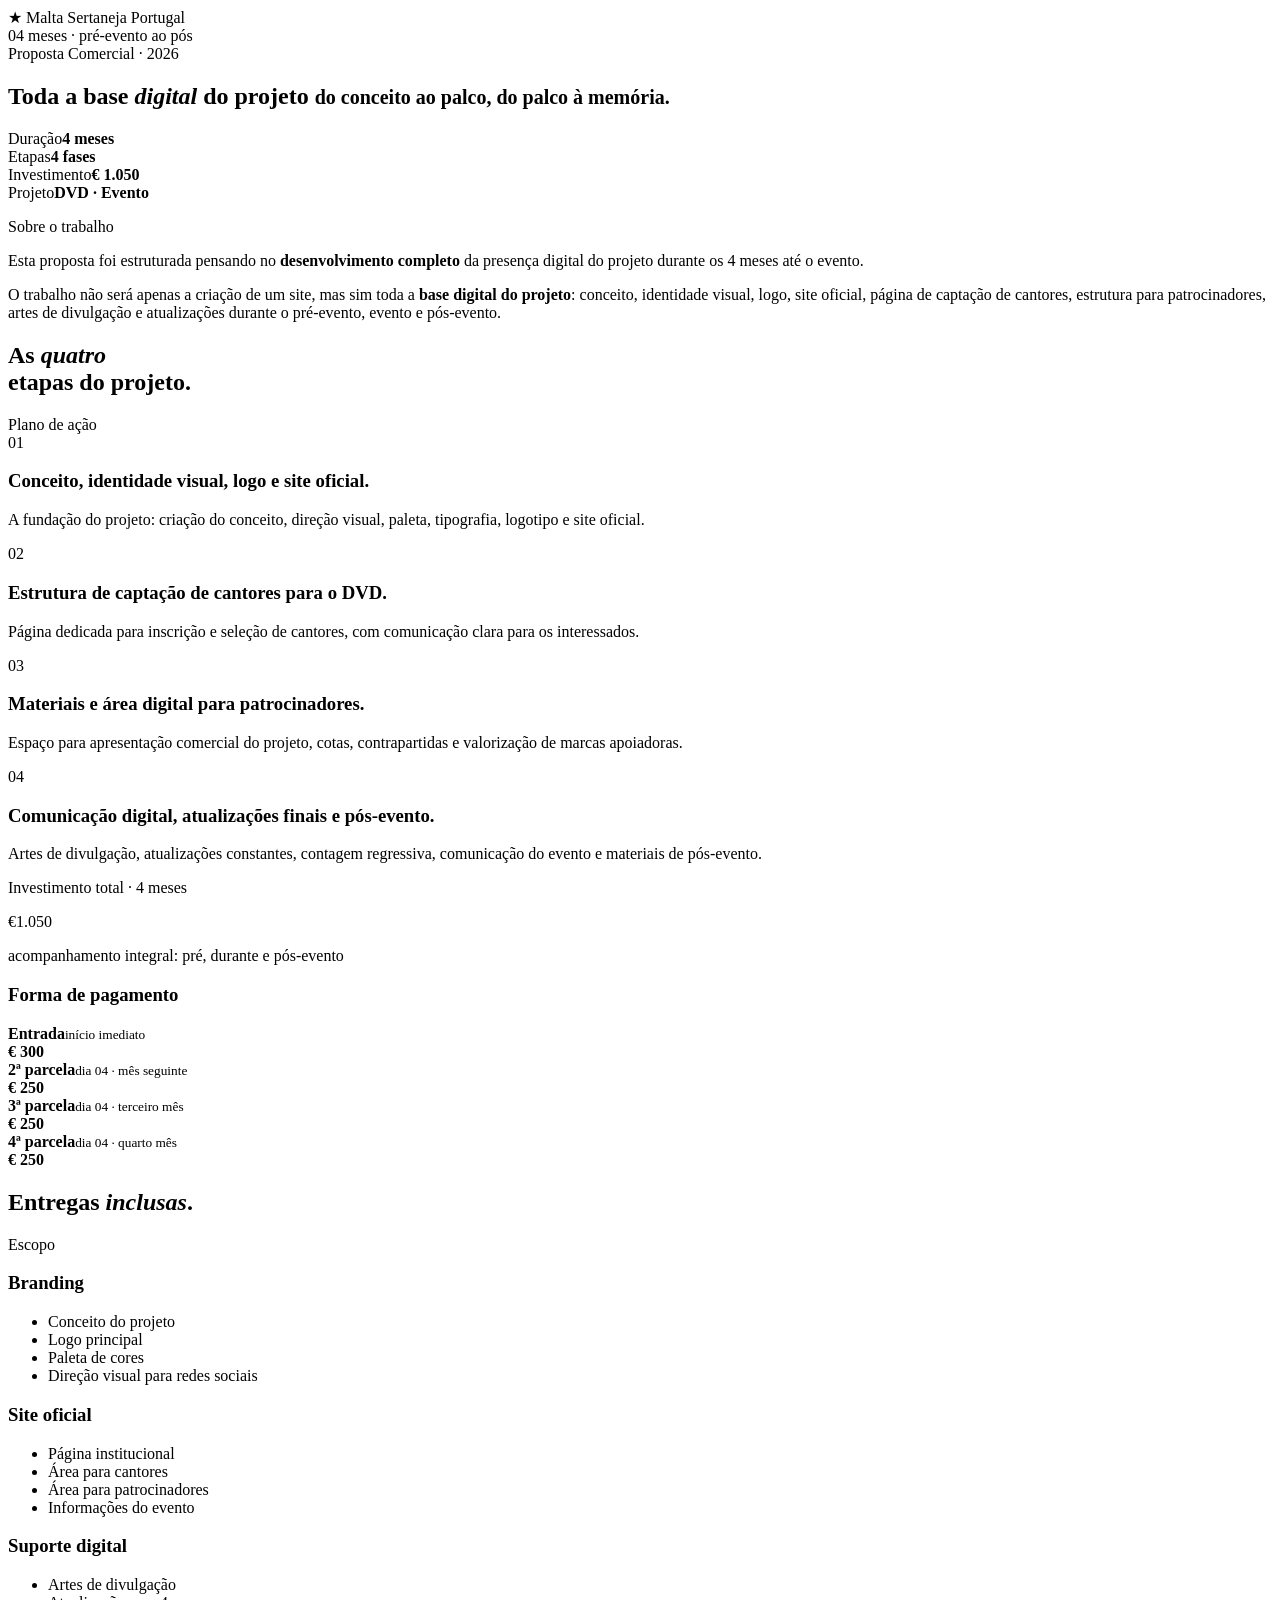
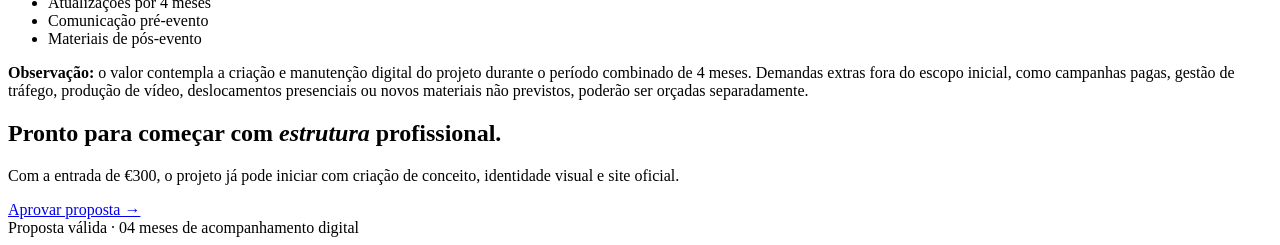
==== index.html @ 4141cf18 "Add proposal landing page" ====
<!DOCTYPE html>
<html lang="pt-BR">
<head>
  <meta charset="UTF-8" />
  <meta name="viewport" content="width=device-width, initial-scale=1.0" />
  <title>Malta Sertaneja Portugal | Proposta Comercial</title>
  <meta name="description" content="Proposta comercial para criação da presença digital do projeto Malta Sertaneja Portugal durante 4 meses." />
  <link rel="preconnect" href="https://fonts.googleapis.com">
  <link rel="preconnect" href="https://fonts.gstatic.com" crossorigin>
  <link href="https://fonts.googleapis.com/css2?family=Fraunces:ital,wght@0,300;0,500;0,700;1,400&family=Inter:wght@400;500;700;800&display=swap" rel="stylesheet">
  <link rel="stylesheet" href="style.css" />
</head>
<body>
  <nav class="nav">
    <div class="brand">★ Malta Sertaneja Portugal</div>
    <div class="nav-note">04 meses · pré-evento ao pós</div>
  </nav>

  <main>
    <section class="hero">
      <div class="container">
        <div class="tag">Proposta Comercial · 2026</div>
        <h1>Toda a base <em>digital</em> do projeto <small>do conceito ao palco, do palco à memória.</small></h1>
        <div class="hero-grid">
          <div><span>Duração</span><strong>4 meses</strong></div>
          <div><span>Etapas</span><strong>4 fases</strong></div>
          <div><span>Investimento</span><strong>€ 1.050</strong></div>
          <div><span>Projeto</span><strong>DVD · Evento</strong></div>
        </div>
      </div>
    </section>

    <section class="intro light">
      <div class="container two">
        <p class="kicker">Sobre o trabalho</p>
        <div class="big-text">
          <p>Esta proposta foi estruturada pensando no <strong>desenvolvimento completo</strong> da presença digital do projeto durante os 4 meses até o evento.</p>
          <p>O trabalho não será apenas a criação de um site, mas sim toda a <strong>base digital do projeto</strong>: conceito, identidade visual, logo, site oficial, página de captação de cantores, estrutura para patrocinadores, artes de divulgação e atualizações durante o pré-evento, evento e pós-evento.</p>
        </div>
      </div>
    </section>

    <section class="phases dark">
      <div class="container">
        <div class="section-title">
          <h2>As <em>quatro</em><br>etapas do projeto.</h2>
          <span>Plano de ação</span>
        </div>

        <article class="phase">
          <div class="number">01</div>
          <h3>Conceito, identidade visual, logo e site oficial.</h3>
          <p>A fundação do projeto: criação do conceito, direção visual, paleta, tipografia, logotipo e site oficial.</p>
        </article>

        <article class="phase">
          <div class="number">02</div>
          <h3>Estrutura de captação de cantores para o DVD.</h3>
          <p>Página dedicada para inscrição e seleção de cantores, com comunicação clara para os interessados.</p>
        </article>

        <article class="phase">
          <div class="number">03</div>
          <h3>Materiais e área digital para patrocinadores.</h3>
          <p>Espaço para apresentação comercial do projeto, cotas, contrapartidas e valorização de marcas apoiadoras.</p>
        </article>

        <article class="phase">
          <div class="number">04</div>
          <h3>Comunicação digital, atualizações finais e pós-evento.</h3>
          <p>Artes de divulgação, atualizações constantes, contagem regressiva, comunicação do evento e materiais de pós-evento.</p>
        </article>
      </div>
    </section>

    <section class="investment">
      <div class="container invest-grid">
        <div>
          <p class="kicker gold">Investimento total · 4 meses</p>
          <div class="price"><span>€</span>1.050</div>
          <p class="period">acompanhamento integral: pré, durante e pós-evento</p>
        </div>
        <div class="payment">
          <h3>Forma de pagamento</h3>
          <div class="row"><div><strong>Entrada</strong><small>início imediato</small></div><b>€ 300</b></div>
          <div class="row"><div><strong>2ª parcela</strong><small>dia 04 · mês seguinte</small></div><b>€ 250</b></div>
          <div class="row"><div><strong>3ª parcela</strong><small>dia 04 · terceiro mês</small></div><b>€ 250</b></div>
          <div class="row"><div><strong>4ª parcela</strong><small>dia 04 · quarto mês</small></div><b>€ 250</b></div>
        </div>
      </div>
    </section>

    <section class="scope light">
      <div class="container">
        <div class="section-title dark-title">
          <h2>Entregas <em>inclusas</em>.</h2>
          <span>Escopo</span>
        </div>
        <div class="cards">
          <div class="card"><h3>Branding</h3><ul><li>Conceito do projeto</li><li>Logo principal</li><li>Paleta de cores</li><li>Direção visual para redes sociais</li></ul></div>
          <div class="card"><h3>Site oficial</h3><ul><li>Página institucional</li><li>Área para cantores</li><li>Área para patrocinadores</li><li>Informações do evento</li></ul></div>
          <div class="card"><h3>Suporte digital</h3><ul><li>Artes de divulgação</li><li>Atualizações por 4 meses</li><li>Comunicação pré-evento</li><li>Materiais de pós-evento</li></ul></div>
        </div>
        <div class="note"><strong>Observação:</strong> o valor contempla a criação e manutenção digital do projeto durante o período combinado de 4 meses. Demandas extras fora do escopo inicial, como campanhas pagas, gestão de tráfego, produção de vídeo, deslocamentos presenciais ou novos materiais não previstos, poderão ser orçadas separadamente.</div>
      </div>
    </section>

    <section class="cta dark">
      <div class="container center">
        <h2>Pronto para começar com <em>estrutura</em> profissional.</h2>
        <p>Com a entrada de €300, o projeto já pode iniciar com criação de conceito, identidade visual e site oficial.</p>
        <a class="button" href="https://wa.me/351000000000?text=Ola%2C%20quero%20aprovar%20a%20proposta%20Malta%20Sertaneja%20Portugal." target="_blank" rel="noopener">Aprovar proposta →</a>
      </div>
    </section>
  </main>

  <footer>Proposta válida · 04 meses de acompanhamento digital</footer>
</body>
</html>
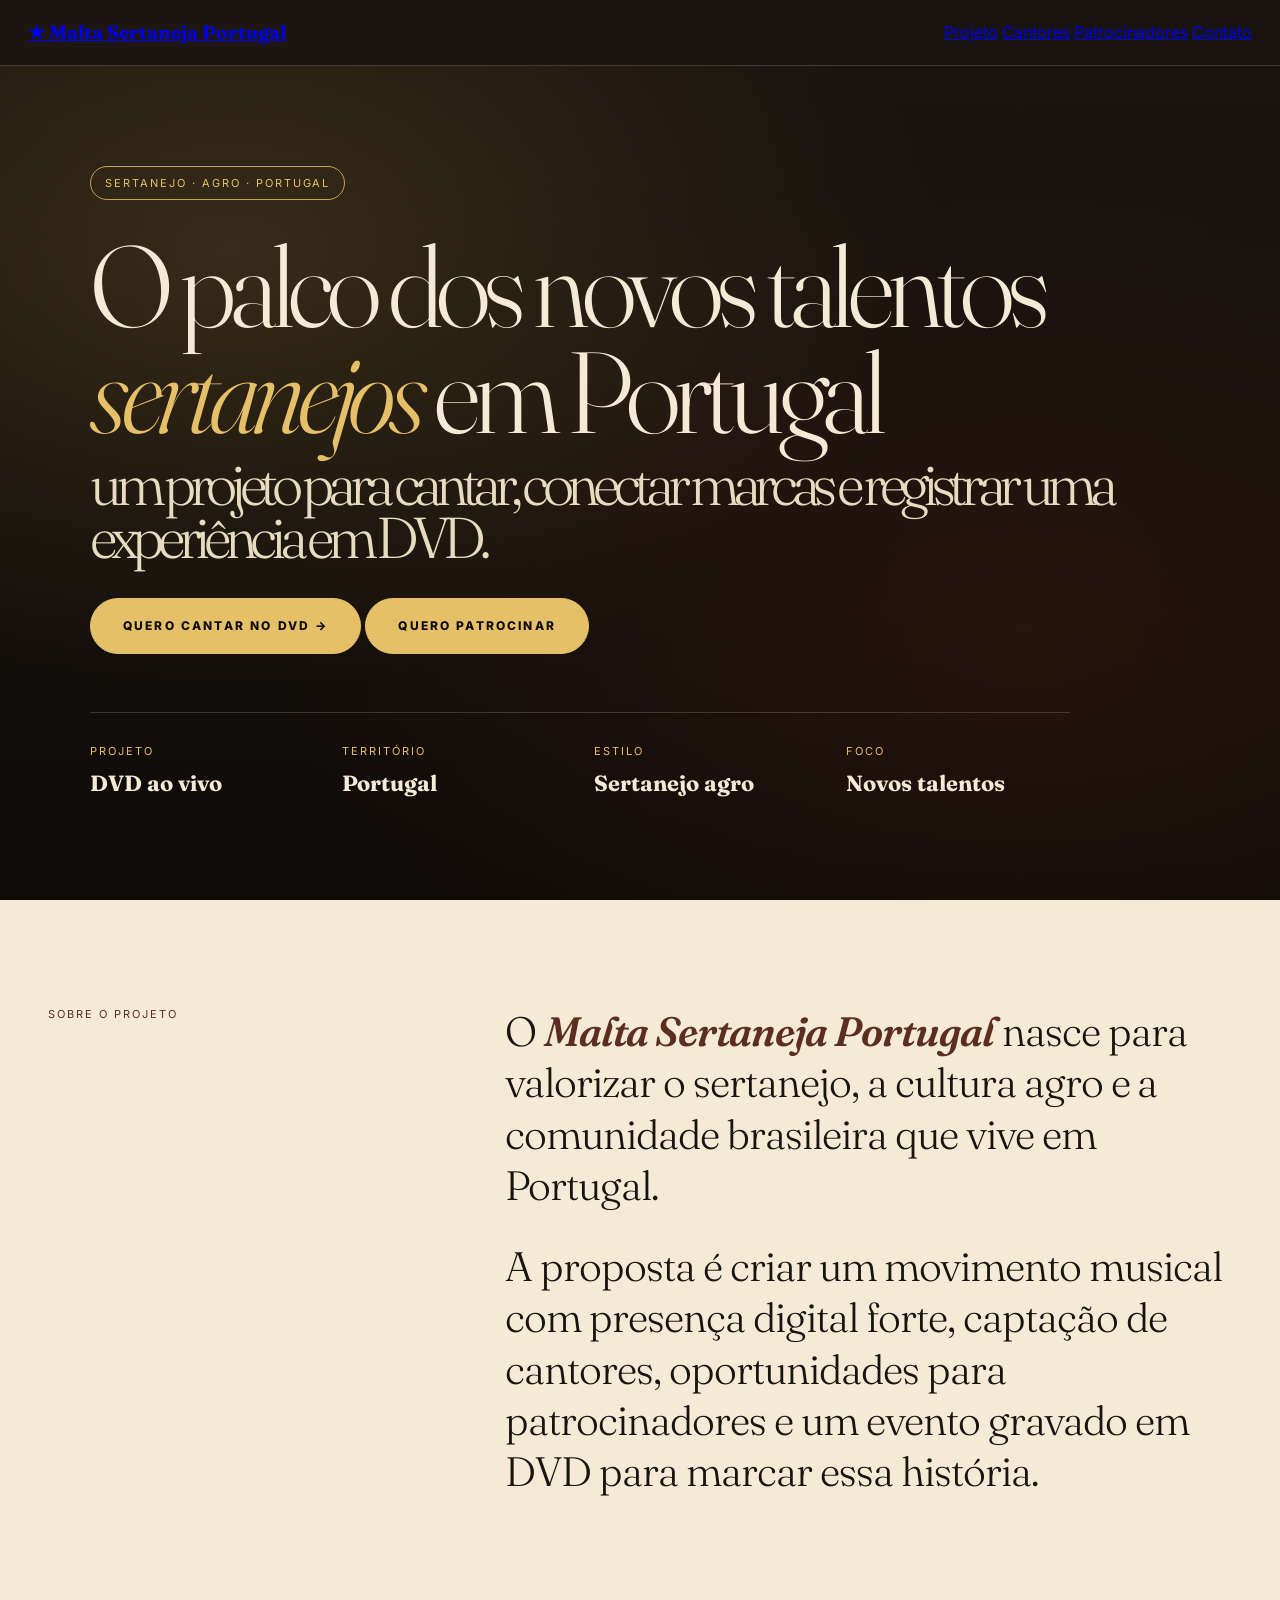
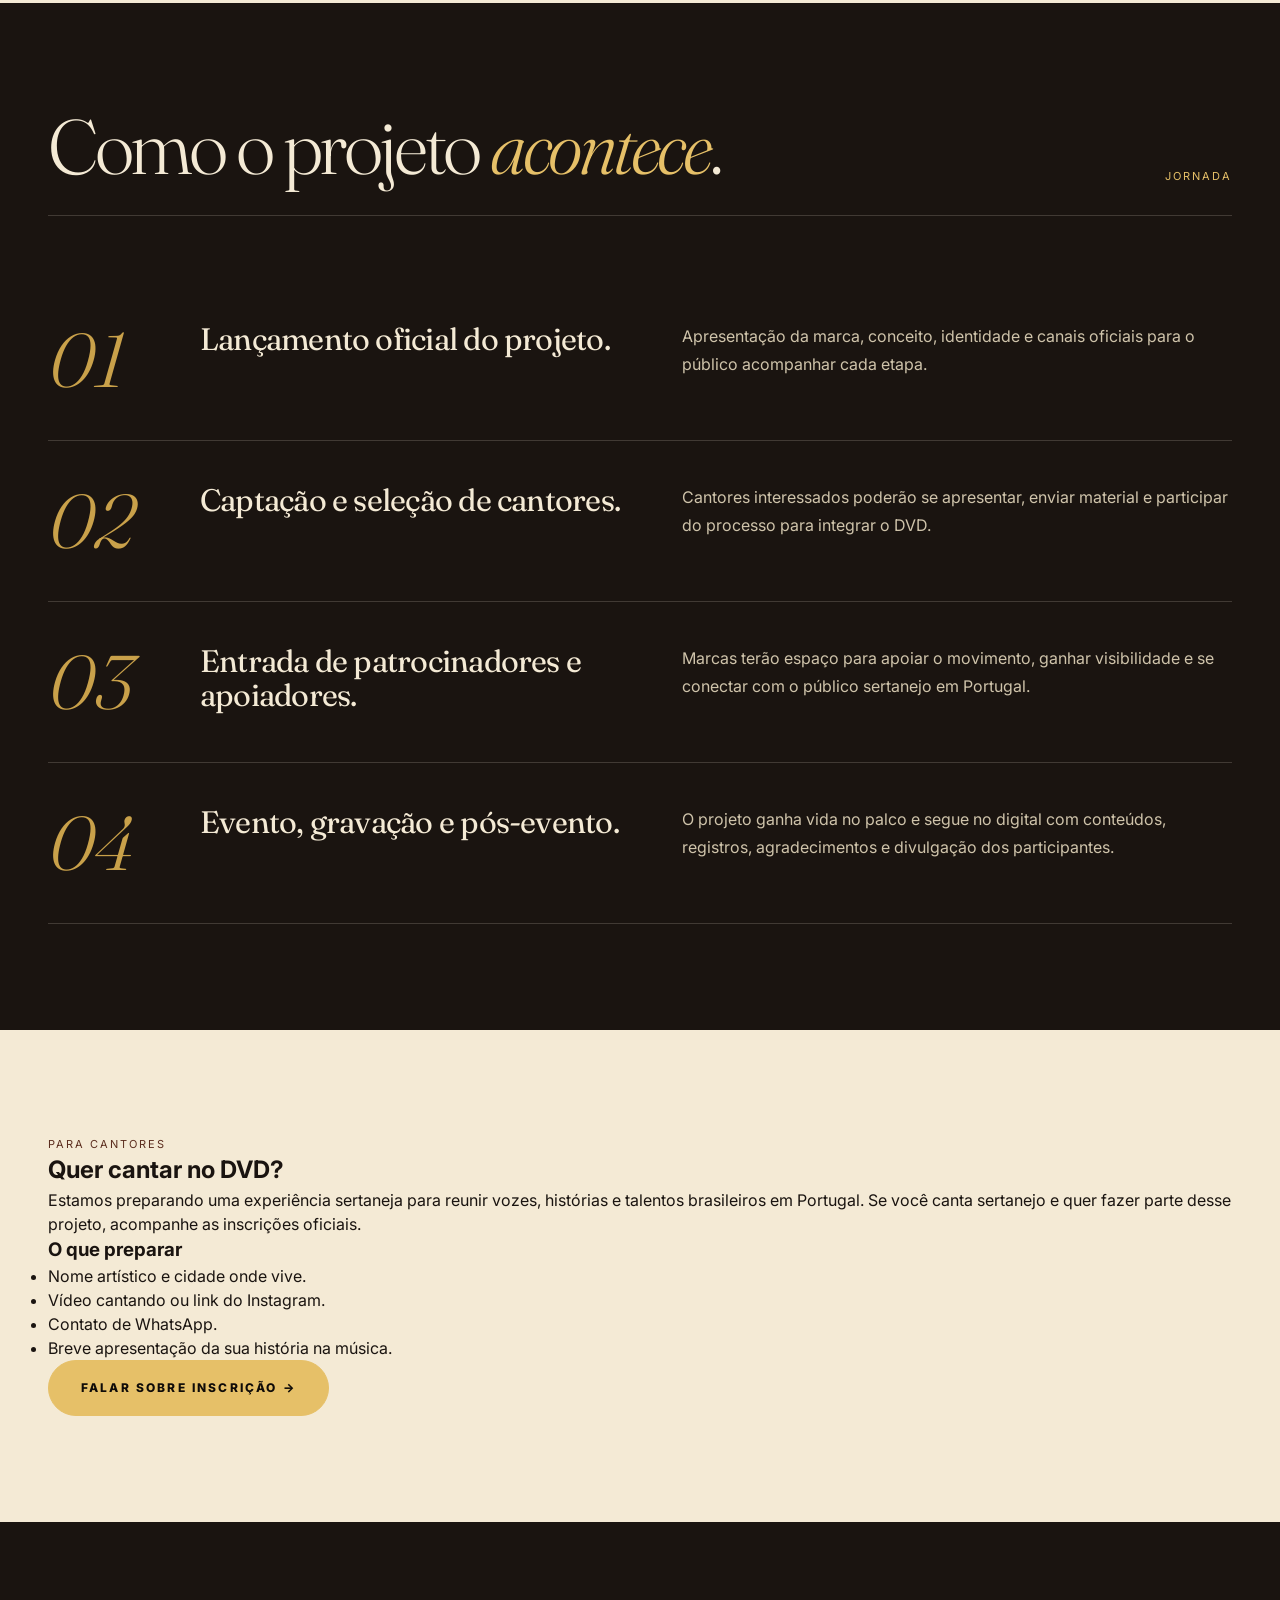
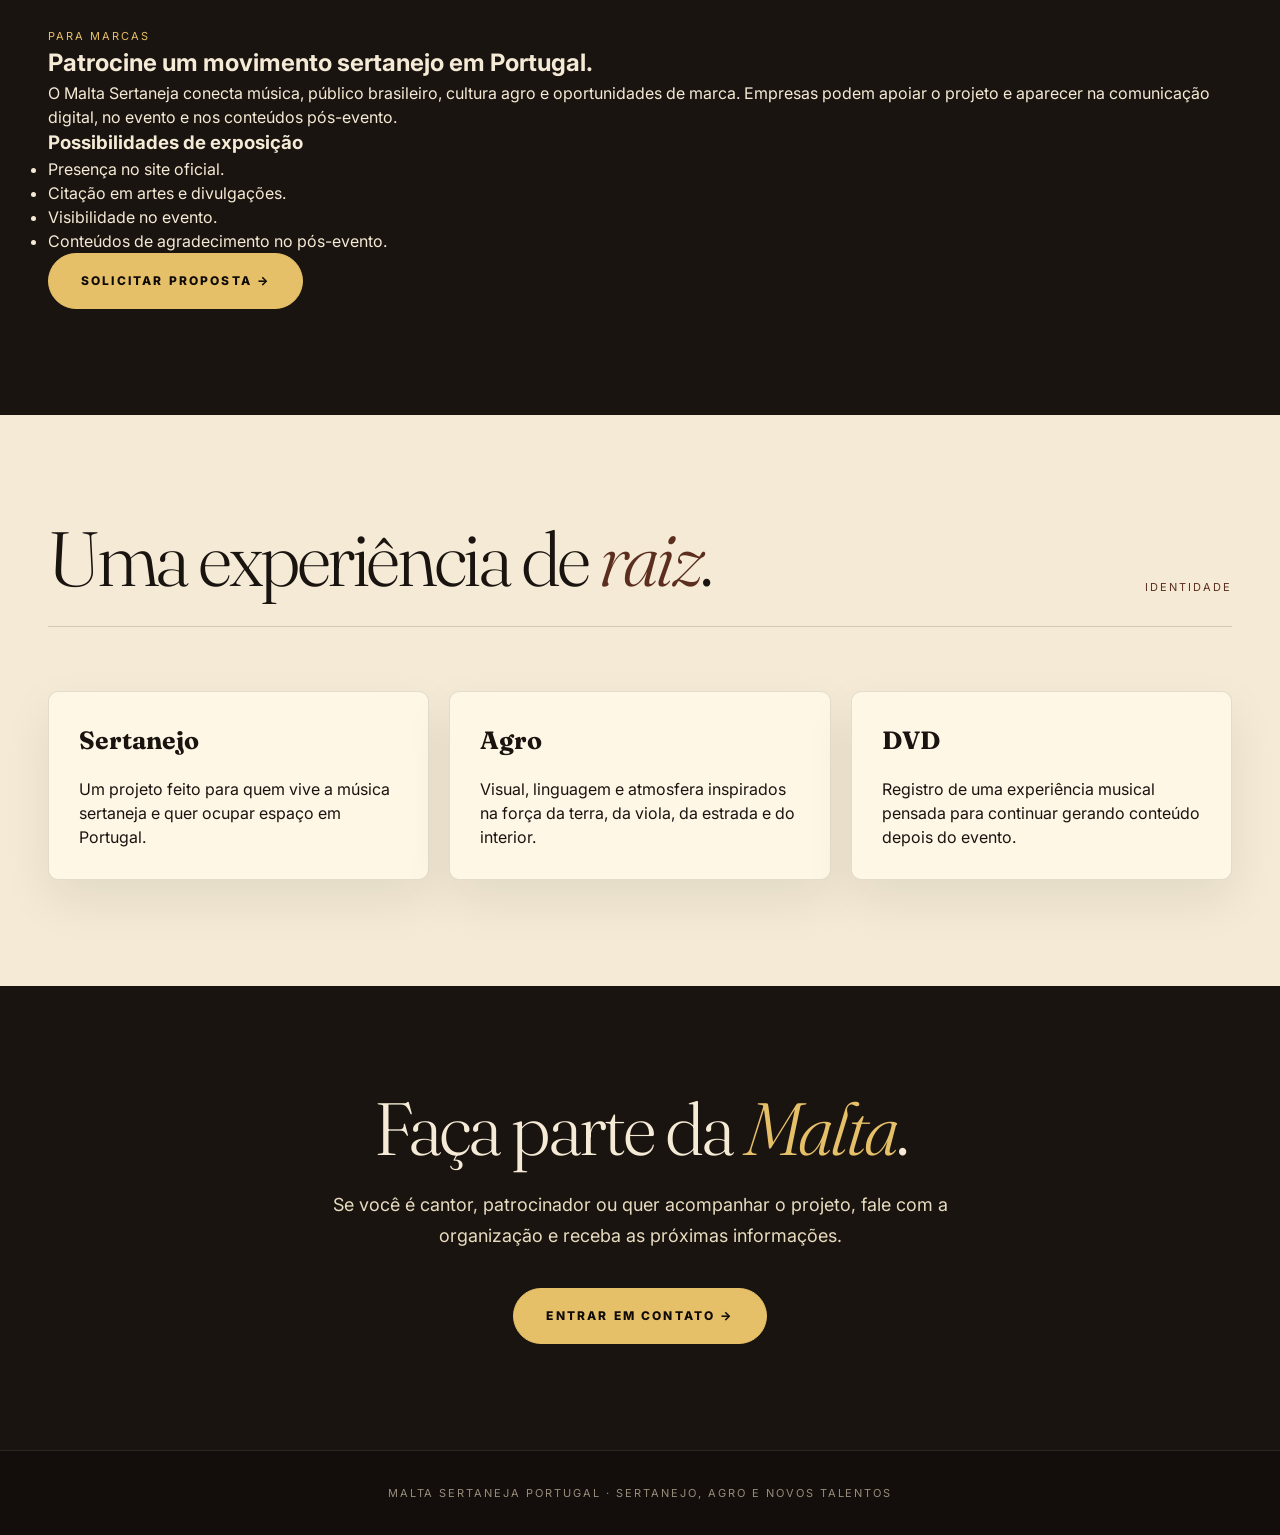
==== commit 70935625: "Replace proposal with public project website" ====
--- a/index.html
+++ b/index.html
@@ -3,8 +3,8 @@
 <head>
   <meta charset="UTF-8" />
   <meta name="viewport" content="width=device-width, initial-scale=1.0" />
-  <title>Malta Sertaneja Portugal | Proposta Comercial</title>
-  <meta name="description" content="Proposta comercial para criação da presença digital do projeto Malta Sertaneja Portugal durante 4 meses." />
+  <title>Malta Sertaneja Portugal | O palco dos novos talentos</title>
+  <meta name="description" content="Malta Sertaneja Portugal: projeto sertanejo agro para revelar cantores, conectar patrocinadores e registrar uma experiência em DVD." />
   <link rel="preconnect" href="https://fonts.googleapis.com">
   <link rel="preconnect" href="https://fonts.gstatic.com" crossorigin>
   <link href="https://fonts.googleapis.com/css2?family=Fraunces:ital,wght@0,300;0,500;0,700;1,400&family=Inter:wght@400;500;700;800&display=swap" rel="stylesheet">
@@ -12,108 +12,113 @@
 </head>
 <body>
   <nav class="nav">
-    <div class="brand">★ Malta Sertaneja Portugal</div>
-    <div class="nav-note">04 meses · pré-evento ao pós</div>
+    <a class="brand" href="/">★ Malta Sertaneja Portugal</a>
+    <div class="nav-links">
+      <a href="#projeto">Projeto</a>
+      <a href="#cantores">Cantores</a>
+      <a href="#patrocinadores">Patrocinadores</a>
+      <a href="#contato">Contato</a>
+    </div>
   </nav>
 
   <main>
-    <section class="hero">
+    <section class="hero site-hero">
       <div class="container">
-        <div class="tag">Proposta Comercial · 2026</div>
-        <h1>Toda a base <em>digital</em> do projeto <small>do conceito ao palco, do palco à memória.</small></h1>
+        <div class="tag">Sertanejo · Agro · Portugal</div>
+        <h1>O palco dos novos talentos <em>sertanejos</em> em Portugal <small>um projeto para cantar, conectar marcas e registrar uma experiência em DVD.</small></h1>
+        <div class="actions">
+          <a class="button" href="#cantores">Quero cantar no DVD →</a>
+          <a class="button ghost" href="#patrocinadores">Quero patrocinar</a>
+        </div>
         <div class="hero-grid">
-          <div><span>Duração</span><strong>4 meses</strong></div>
-          <div><span>Etapas</span><strong>4 fases</strong></div>
-          <div><span>Investimento</span><strong>€ 1.050</strong></div>
-          <div><span>Projeto</span><strong>DVD · Evento</strong></div>
+          <div><span>Projeto</span><strong>DVD ao vivo</strong></div>
+          <div><span>Território</span><strong>Portugal</strong></div>
+          <div><span>Estilo</span><strong>Sertanejo agro</strong></div>
+          <div><span>Foco</span><strong>Novos talentos</strong></div>
         </div>
       </div>
     </section>
 
-    <section class="intro light">
+    <section id="projeto" class="intro light">
       <div class="container two">
-        <p class="kicker">Sobre o trabalho</p>
+        <p class="kicker">Sobre o projeto</p>
         <div class="big-text">
-          <p>Esta proposta foi estruturada pensando no <strong>desenvolvimento completo</strong> da presença digital do projeto durante os 4 meses até o evento.</p>
-          <p>O trabalho não será apenas a criação de um site, mas sim toda a <strong>base digital do projeto</strong>: conceito, identidade visual, logo, site oficial, página de captação de cantores, estrutura para patrocinadores, artes de divulgação e atualizações durante o pré-evento, evento e pós-evento.</p>
+          <p>O <strong>Malta Sertaneja Portugal</strong> nasce para valorizar o sertanejo, a cultura agro e a comunidade brasileira que vive em Portugal.</p>
+          <p>A proposta é criar um movimento musical com presença digital forte, captação de cantores, oportunidades para patrocinadores e um evento gravado em DVD para marcar essa história.</p>
         </div>
       </div>
     </section>
 
     <section class="phases dark">
       <div class="container">
-        <div class="section-title">
-          <h2>As <em>quatro</em><br>etapas do projeto.</h2>
-          <span>Plano de ação</span>
-        </div>
-
-        <article class="phase">
-          <div class="number">01</div>
-          <h3>Conceito, identidade visual, logo e site oficial.</h3>
-          <p>A fundação do projeto: criação do conceito, direção visual, paleta, tipografia, logotipo e site oficial.</p>
-        </article>
-
-        <article class="phase">
-          <div class="number">02</div>
-          <h3>Estrutura de captação de cantores para o DVD.</h3>
-          <p>Página dedicada para inscrição e seleção de cantores, com comunicação clara para os interessados.</p>
-        </article>
-
-        <article class="phase">
-          <div class="number">03</div>
-          <h3>Materiais e área digital para patrocinadores.</h3>
-          <p>Espaço para apresentação comercial do projeto, cotas, contrapartidas e valorização de marcas apoiadoras.</p>
-        </article>
-
-        <article class="phase">
-          <div class="number">04</div>
-          <h3>Comunicação digital, atualizações finais e pós-evento.</h3>
-          <p>Artes de divulgação, atualizações constantes, contagem regressiva, comunicação do evento e materiais de pós-evento.</p>
-        </article>
+        <div class="section-title"><h2>Como o projeto <em>acontece</em>.</h2><span>Jornada</span></div>
+        <article class="phase"><div class="number">01</div><h3>Lançamento oficial do projeto.</h3><p>Apresentação da marca, conceito, identidade e canais oficiais para o público acompanhar cada etapa.</p></article>
+        <article class="phase"><div class="number">02</div><h3>Captação e seleção de cantores.</h3><p>Cantores interessados poderão se apresentar, enviar material e participar do processo para integrar o DVD.</p></article>
+        <article class="phase"><div class="number">03</div><h3>Entrada de patrocinadores e apoiadores.</h3><p>Marcas terão espaço para apoiar o movimento, ganhar visibilidade e se conectar com o público sertanejo em Portugal.</p></article>
+        <article class="phase"><div class="number">04</div><h3>Evento, gravação e pós-evento.</h3><p>O projeto ganha vida no palco e segue no digital com conteúdos, registros, agradecimentos e divulgação dos participantes.</p></article>
       </div>
     </section>
 
-    <section class="investment">
-      <div class="container invest-grid">
+    <section id="cantores" class="audition light">
+      <div class="container split-card">
         <div>
-          <p class="kicker gold">Investimento total · 4 meses</p>
-          <div class="price"><span>€</span>1.050</div>
-          <p class="period">acompanhamento integral: pré, durante e pós-evento</p>
+          <p class="kicker">Para cantores</p>
+          <h2>Quer cantar no DVD?</h2>
+          <p>Estamos preparando uma experiência sertaneja para reunir vozes, histórias e talentos brasileiros em Portugal. Se você canta sertanejo e quer fazer parte desse projeto, acompanhe as inscrições oficiais.</p>
         </div>
-        <div class="payment">
-          <h3>Forma de pagamento</h3>
-          <div class="row"><div><strong>Entrada</strong><small>início imediato</small></div><b>€ 300</b></div>
-          <div class="row"><div><strong>2ª parcela</strong><small>dia 04 · mês seguinte</small></div><b>€ 250</b></div>
-          <div class="row"><div><strong>3ª parcela</strong><small>dia 04 · terceiro mês</small></div><b>€ 250</b></div>
-          <div class="row"><div><strong>4ª parcela</strong><small>dia 04 · quarto mês</small></div><b>€ 250</b></div>
+        <div class="box">
+          <h3>O que preparar</h3>
+          <ul>
+            <li>Nome artístico e cidade onde vive.</li>
+            <li>Vídeo cantando ou link do Instagram.</li>
+            <li>Contato de WhatsApp.</li>
+            <li>Breve apresentação da sua história na música.</li>
+          </ul>
+          <a class="button" href="https://wa.me/351000000000?text=Ola%2C%20quero%20saber%20sobre%20as%20inscricoes%20para%20cantar%20no%20DVD%20Malta%20Sertaneja." target="_blank" rel="noopener">Falar sobre inscrição →</a>
+        </div>
+      </div>
+    </section>
+
+    <section id="patrocinadores" class="sponsors dark">
+      <div class="container split-card invert">
+        <div>
+          <p class="kicker gold">Para marcas</p>
+          <h2>Patrocine um movimento sertanejo em Portugal.</h2>
+          <p>O Malta Sertaneja conecta música, público brasileiro, cultura agro e oportunidades de marca. Empresas podem apoiar o projeto e aparecer na comunicação digital, no evento e nos conteúdos pós-evento.</p>
+        </div>
+        <div class="box dark-box">
+          <h3>Possibilidades de exposição</h3>
+          <ul>
+            <li>Presença no site oficial.</li>
+            <li>Citação em artes e divulgações.</li>
+            <li>Visibilidade no evento.</li>
+            <li>Conteúdos de agradecimento no pós-evento.</li>
+          </ul>
+          <a class="button" href="https://wa.me/351000000000?text=Ola%2C%20quero%20receber%20a%20proposta%20de%20patrocinio%20do%20Malta%20Sertaneja." target="_blank" rel="noopener">Solicitar proposta →</a>
         </div>
       </div>
     </section>
 
     <section class="scope light">
       <div class="container">
-        <div class="section-title dark-title">
-          <h2>Entregas <em>inclusas</em>.</h2>
-          <span>Escopo</span>
+        <div class="section-title dark-title"><h2>Uma experiência de <em>raiz</em>.</h2><span>Identidade</span></div>
+        <div class="cards">
+          <div class="card"><h3>Sertanejo</h3><p>Um projeto feito para quem vive a música sertaneja e quer ocupar espaço em Portugal.</p></div>
+          <div class="card"><h3>Agro</h3><p>Visual, linguagem e atmosfera inspirados na força da terra, da viola, da estrada e do interior.</p></div>
+          <div class="card"><h3>DVD</h3><p>Registro de uma experiência musical pensada para continuar gerando conteúdo depois do evento.</p></div>
         </div>
-        <div class="cards">
-          <div class="card"><h3>Branding</h3><ul><li>Conceito do projeto</li><li>Logo principal</li><li>Paleta de cores</li><li>Direção visual para redes sociais</li></ul></div>
-          <div class="card"><h3>Site oficial</h3><ul><li>Página institucional</li><li>Área para cantores</li><li>Área para patrocinadores</li><li>Informações do evento</li></ul></div>
-          <div class="card"><h3>Suporte digital</h3><ul><li>Artes de divulgação</li><li>Atualizações por 4 meses</li><li>Comunicação pré-evento</li><li>Materiais de pós-evento</li></ul></div>
-        </div>
-        <div class="note"><strong>Observação:</strong> o valor contempla a criação e manutenção digital do projeto durante o período combinado de 4 meses. Demandas extras fora do escopo inicial, como campanhas pagas, gestão de tráfego, produção de vídeo, deslocamentos presenciais ou novos materiais não previstos, poderão ser orçadas separadamente.</div>
       </div>
     </section>
 
-    <section class="cta dark">
+    <section id="contato" class="cta dark">
       <div class="container center">
-        <h2>Pronto para começar com <em>estrutura</em> profissional.</h2>
-        <p>Com a entrada de €300, o projeto já pode iniciar com criação de conceito, identidade visual e site oficial.</p>
-        <a class="button" href="https://wa.me/351000000000?text=Ola%2C%20quero%20aprovar%20a%20proposta%20Malta%20Sertaneja%20Portugal." target="_blank" rel="noopener">Aprovar proposta →</a>
+        <h2>Faça parte da <em>Malta</em>.</h2>
+        <p>Se você é cantor, patrocinador ou quer acompanhar o projeto, fale com a organização e receba as próximas informações.</p>
+        <a class="button" href="https://wa.me/351000000000?text=Ola%2C%20quero%20saber%20mais%20sobre%20o%20Malta%20Sertaneja%20Portugal." target="_blank" rel="noopener">Entrar em contato →</a>
       </div>
     </section>
   </main>
 
-  <footer>Proposta válida · 04 meses de acompanhamento digital</footer>
+  <footer>Malta Sertaneja Portugal · Sertanejo, agro e novos talentos</footer>
 </body>
 </html>
--- a/style.css
+++ b/style.css
@@ -0,0 +1 @@
+:root{--bg:#1a1410;--bg2:#0f0b08;--paper:#f4ead5;--paper2:#e8dcc0;--ink:#1a1410;--leather:#5c2e1f;--gold:#c9a14a;--gold2:#e6c068;--line:rgba(244,234,213,.18)}*{box-sizing:border-box;margin:0;padding:0}html{scroll-behavior:smooth}body{background:var(--bg);color:var(--paper);font-family:Inter,system-ui,sans-serif;line-height:1.5;overflow-x:hidden}.container{max-width:1240px;margin:0 auto;padding:0 28px}.nav{position:fixed;top:0;left:0;right:0;z-index:100;padding:18px 28px;display:flex;justify-content:space-between;align-items:center;background:rgba(26,20,16,.78);backdrop-filter:blur(14px);border-bottom:1px solid var(--line)}.brand{font-family:Fraunces,serif;font-weight:700;font-size:19px}.nav-note,.tag,.kicker,.section-title span,.row small,footer{font-size:11px;letter-spacing:.18em;text-transform:uppercase}.nav-note{color:var(--paper2);opacity:.75}.hero{min-height:100vh;padding:142px 0 76px;display:flex;align-items:center;background:radial-gradient(ellipse at 18% 28%,rgba(201,161,74,.18),transparent 48%),radial-gradient(ellipse at 80% 70%,rgba(168,67,31,.13),transparent 52%),linear-gradient(180deg,var(--bg),var(--bg2))}.tag{display:inline-flex;color:var(--gold2);padding:8px 14px;border:1px solid var(--gold);border-radius:999px;margin-bottom:32px}h1{font-family:Fraunces,serif;font-weight:300;font-size:clamp(48px,9vw,132px);line-height:.92;letter-spacing:-.055em;margin-bottom:34px;max-width:1100px}h1 em,h2 em{font-style:italic;color:var(--gold2)}h1 small{display:block;font-size:.5em;color:var(--paper2);margin-top:14px}.hero-grid{display:grid;grid-template-columns:repeat(4,1fr);gap:28px;max-width:980px;margin-top:58px;padding-top:30px;border-top:1px solid var(--line)}.hero-grid span{display:block;color:var(--gold2);font-size:11px;letter-spacing:.18em;text-transform:uppercase;margin-bottom:8px}.hero-grid strong{font-family:Fraunces,serif;font-size:22px}section{padding:106px 0}.light{background:var(--paper);color:var(--ink)}.dark{background:var(--bg)}.two{display:grid;grid-template-columns:.8fr 1.5fr;gap:70px}.kicker{color:var(--leather)}.gold{color:var(--gold2)}.big-text{font-family:Fraunces,serif;font-size:clamp(25px,3.25vw,41px);font-weight:300;line-height:1.25;letter-spacing:-.025em}.big-text strong{font-weight:600;font-style:italic;color:var(--leather)}.big-text p+p{margin-top:30px}.section-title{display:flex;justify-content:space-between;align-items:flex-end;gap:28px;margin-bottom:64px;padding-bottom:30px;border-bottom:1px solid var(--line)}.section-title h2{font-family:Fraunces,serif;font-size:clamp(42px,6vw,78px);font-weight:300;line-height:.98;letter-spacing:-.045em}.section-title span{color:var(--gold2)}.phase{display:grid;grid-template-columns:110px 1fr 1.25fr;gap:42px;padding:42px 0;border-bottom:1px solid var(--line)}.number{font-family:Fraunces,serif;font-size:76px;font-style:italic;font-weight:300;color:var(--gold);line-height:1}.phase h3{font-family:Fraunces,serif;font-size:31px;font-weight:400;line-height:1.12;letter-spacing:-.025em}.phase p{color:var(--paper2);opacity:.88;font-size:16px;line-height:1.75}.investment{background:linear-gradient(180deg,var(--leather),#3d1f15)}.invest-grid{display:grid;grid-template-columns:1fr 1fr;gap:70px;align-items:center}.price{font-family:Fraunces,serif;font-size:clamp(78px,14vw,168px);font-weight:300;line-height:.9;letter-spacing:-.06em}.price span{font-size:.46em;color:var(--gold2);font-style:italic;vertical-align:top}.period{font-family:Fraunces,serif;font-size:24px;font-style:italic;color:var(--paper2);margin-top:16px}.payment{background:rgba(244,234,213,.055);border:1px solid rgba(244,234,213,.16);padding:36px;border-radius:8px}.payment h3{font-family:Fraunces,serif;font-size:26px;font-weight:400;margin-bottom:24px}.row{display:flex;justify-content:space-between;align-items:center;gap:18px;padding:18px 0;border-bottom:1px solid rgba(244,234,213,.12)}.row:last-child{border-bottom:0}.row b{font-family:Fraunces,serif;font-size:27px;font-style:italic}.row small{display:block;color:var(--gold2);margin-top:4px}.dark-title{border-color:rgba(26,20,16,.16)}.dark-title span,.dark-title em{color:var(--leather)}.cards{display:grid;grid-template-columns:repeat(3,1fr);gap:20px}.card{background:#fff7e6;border:1px solid rgba(26,20,16,.12);padding:30px;border-radius:10px;box-shadow:0 20px 50px rgba(26,20,16,.08)}.card h3{font-family:Fraunces,serif;font-size:25px;margin-bottom:18px}.card ul{padding-left:18px}.card li{margin:10px 0;color:#60452e}.note{margin-top:24px;border-left:5px solid var(--leather);background:#eadcc1;padding:24px;font-size:18px;line-height:1.65}.note strong{color:var(--leather);font-style:italic}.center{text-align:center}.cta h2{font-family:Fraunces,serif;font-size:clamp(42px,6vw,74px);font-weight:300;line-height:1;letter-spacing:-.04em;margin-bottom:24px}.cta p{max-width:650px;margin:0 auto 36px;color:var(--paper2);font-size:18px;line-height:1.7}.button{display:inline-flex;background:var(--gold2);color:var(--bg2);padding:18px 32px;border-radius:999px;font-size:12px;letter-spacing:.18em;text-transform:uppercase;text-decoration:none;font-weight:800;border:1px solid var(--gold2)}.button:hover{background:transparent;color:var(--gold2)}footer{background:var(--bg2);border-top:1px solid var(--line);padding:34px;text-align:center;color:var(--paper2);opacity:.6}@media(max-width:860px){.container{padding:0 20px}.nav{padding:16px 20px}.nav-note{display:none}.hero{padding-top:118px}.hero-grid,.two,.invest-grid,.cards{grid-template-columns:1fr}.phase{grid-template-columns:1fr;gap:14px}.number{font-size:50px}.phase h3{font-size:25px}.section-title{align-items:flex-start;flex-direction:column}.payment{padding:26px 22px}section{padding:78px 0}}
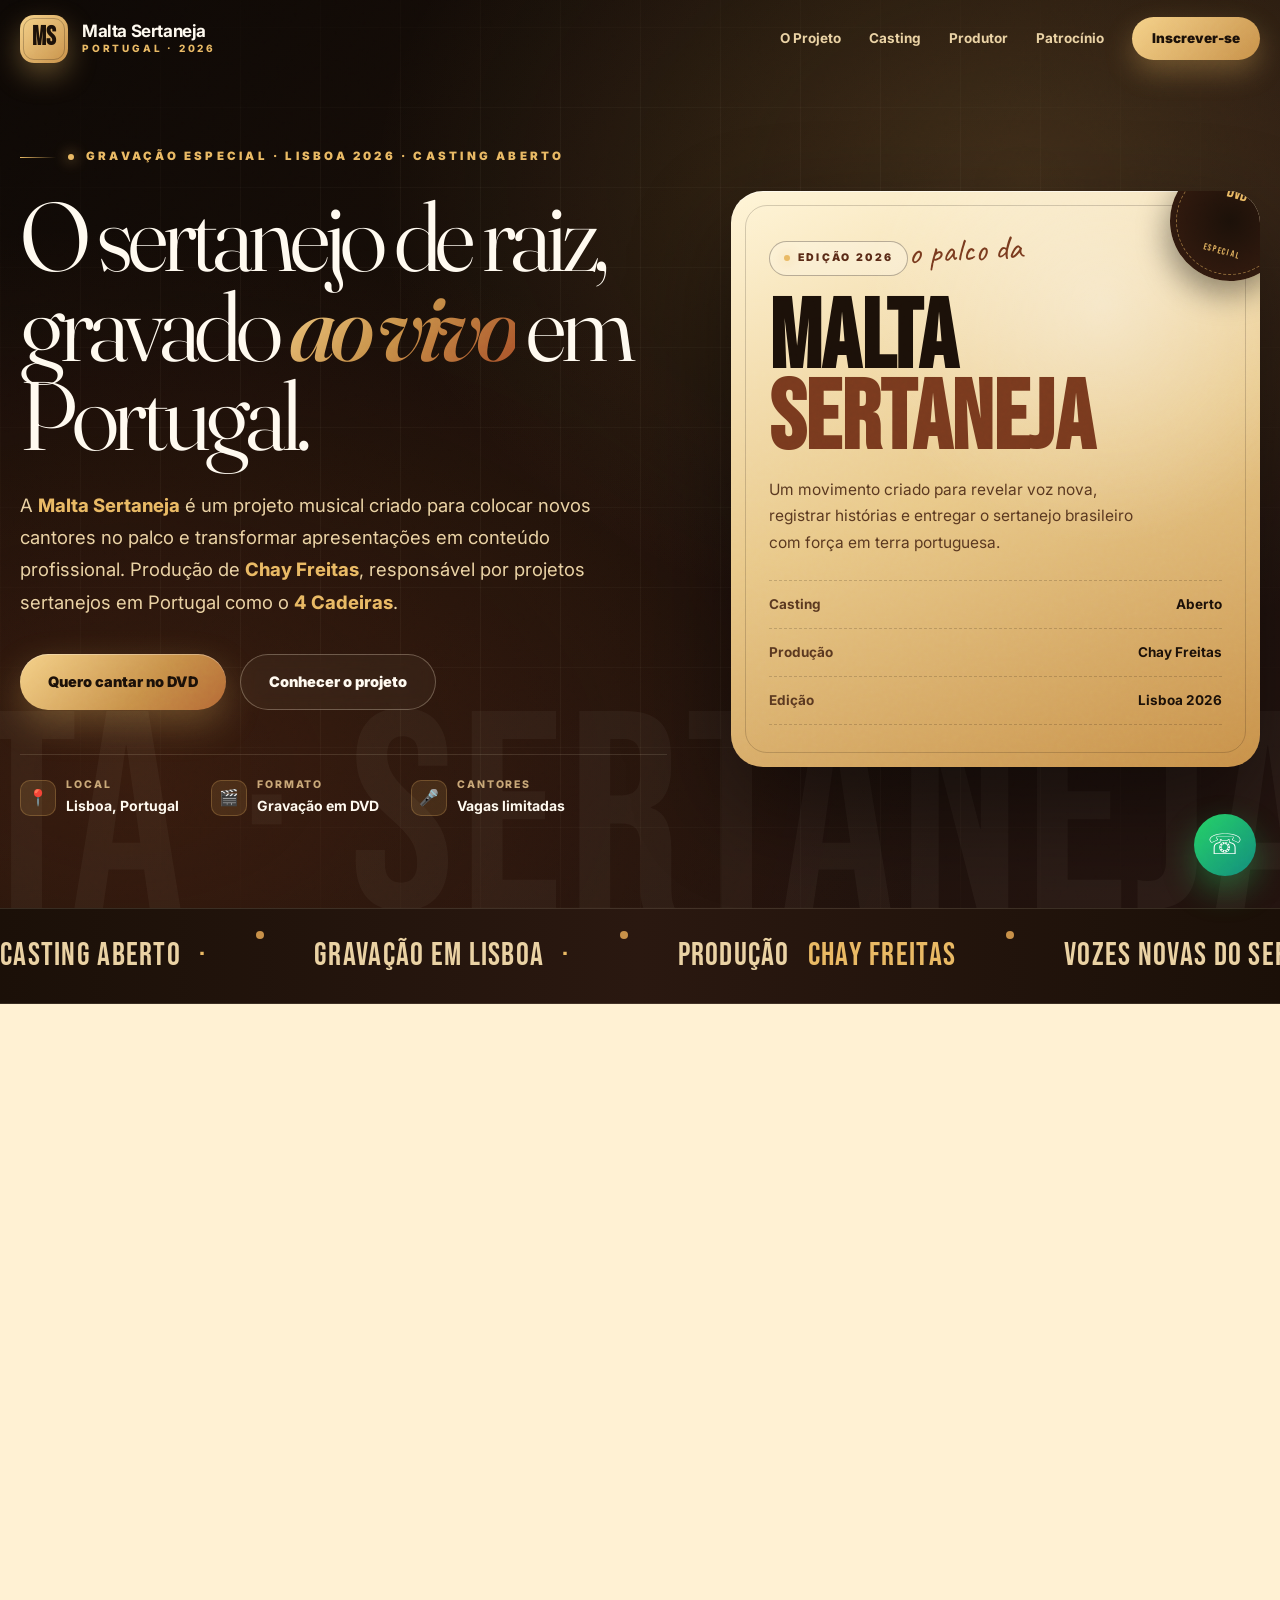
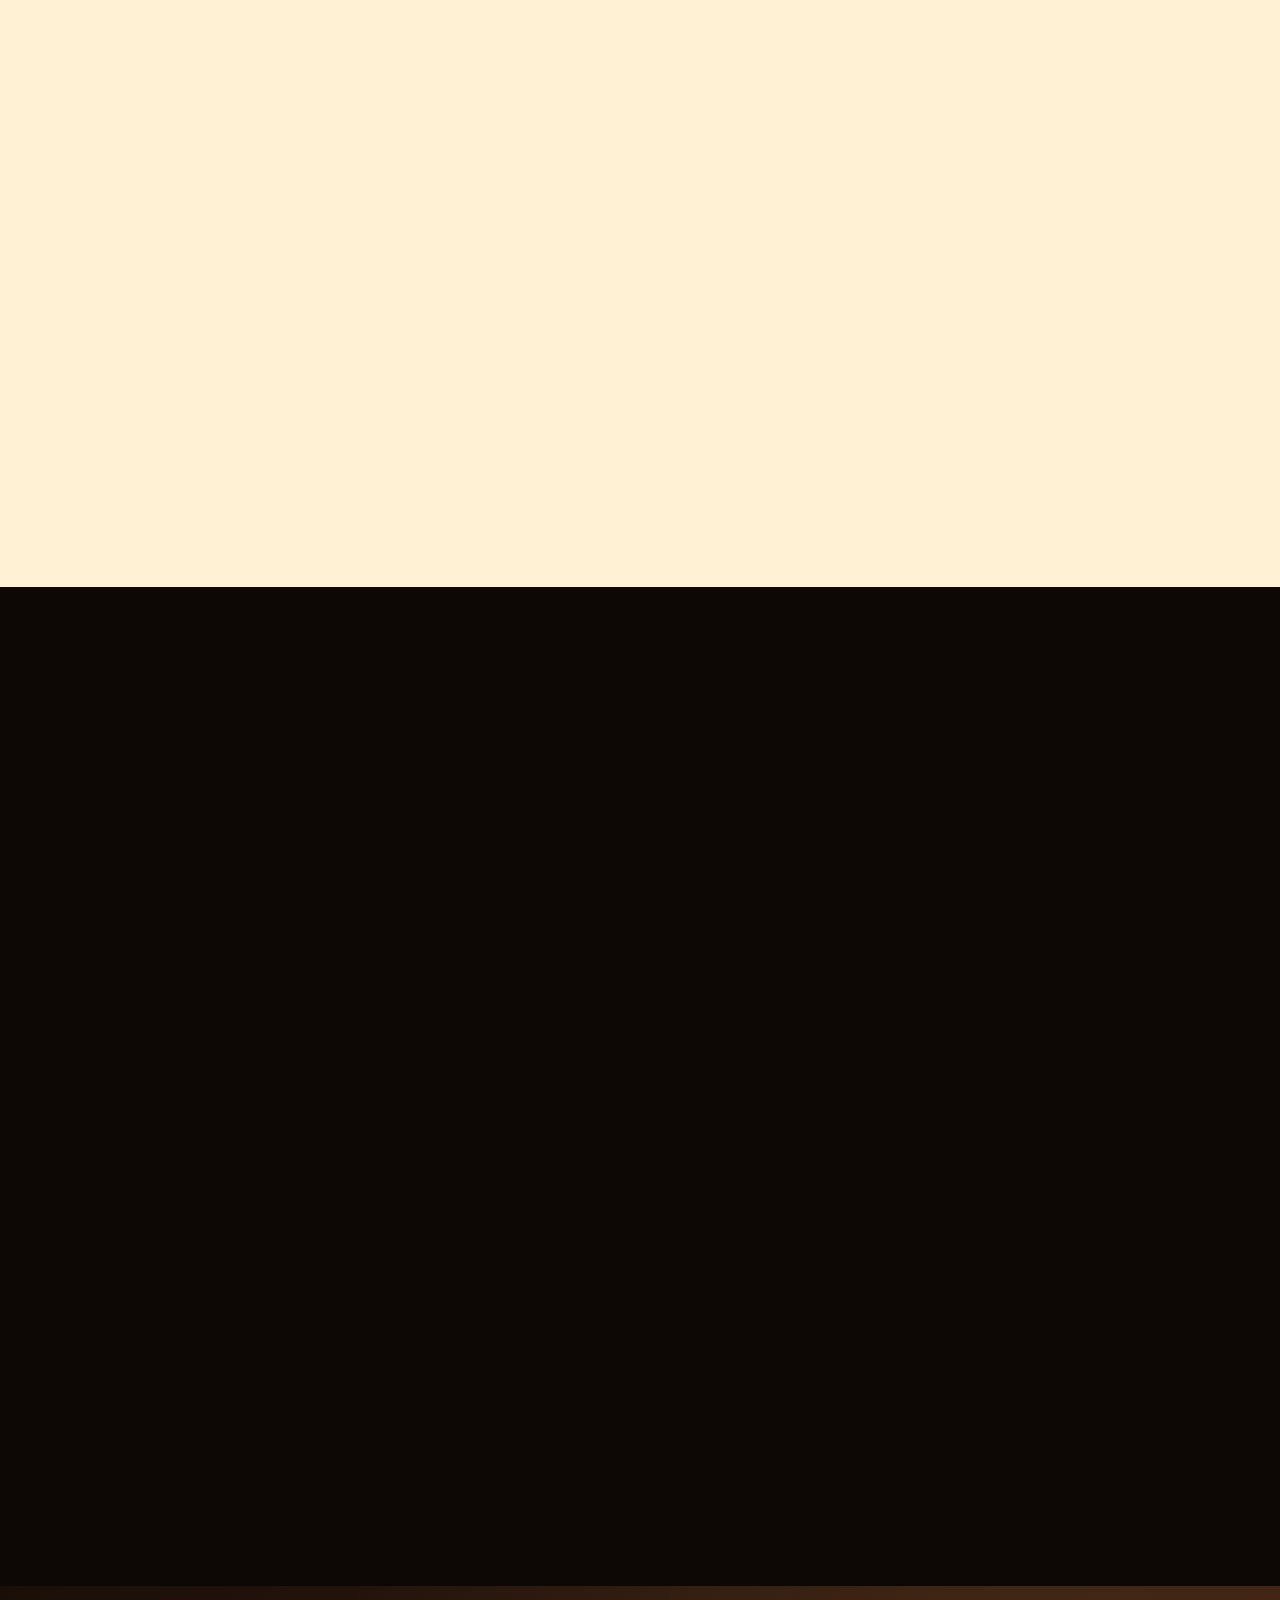
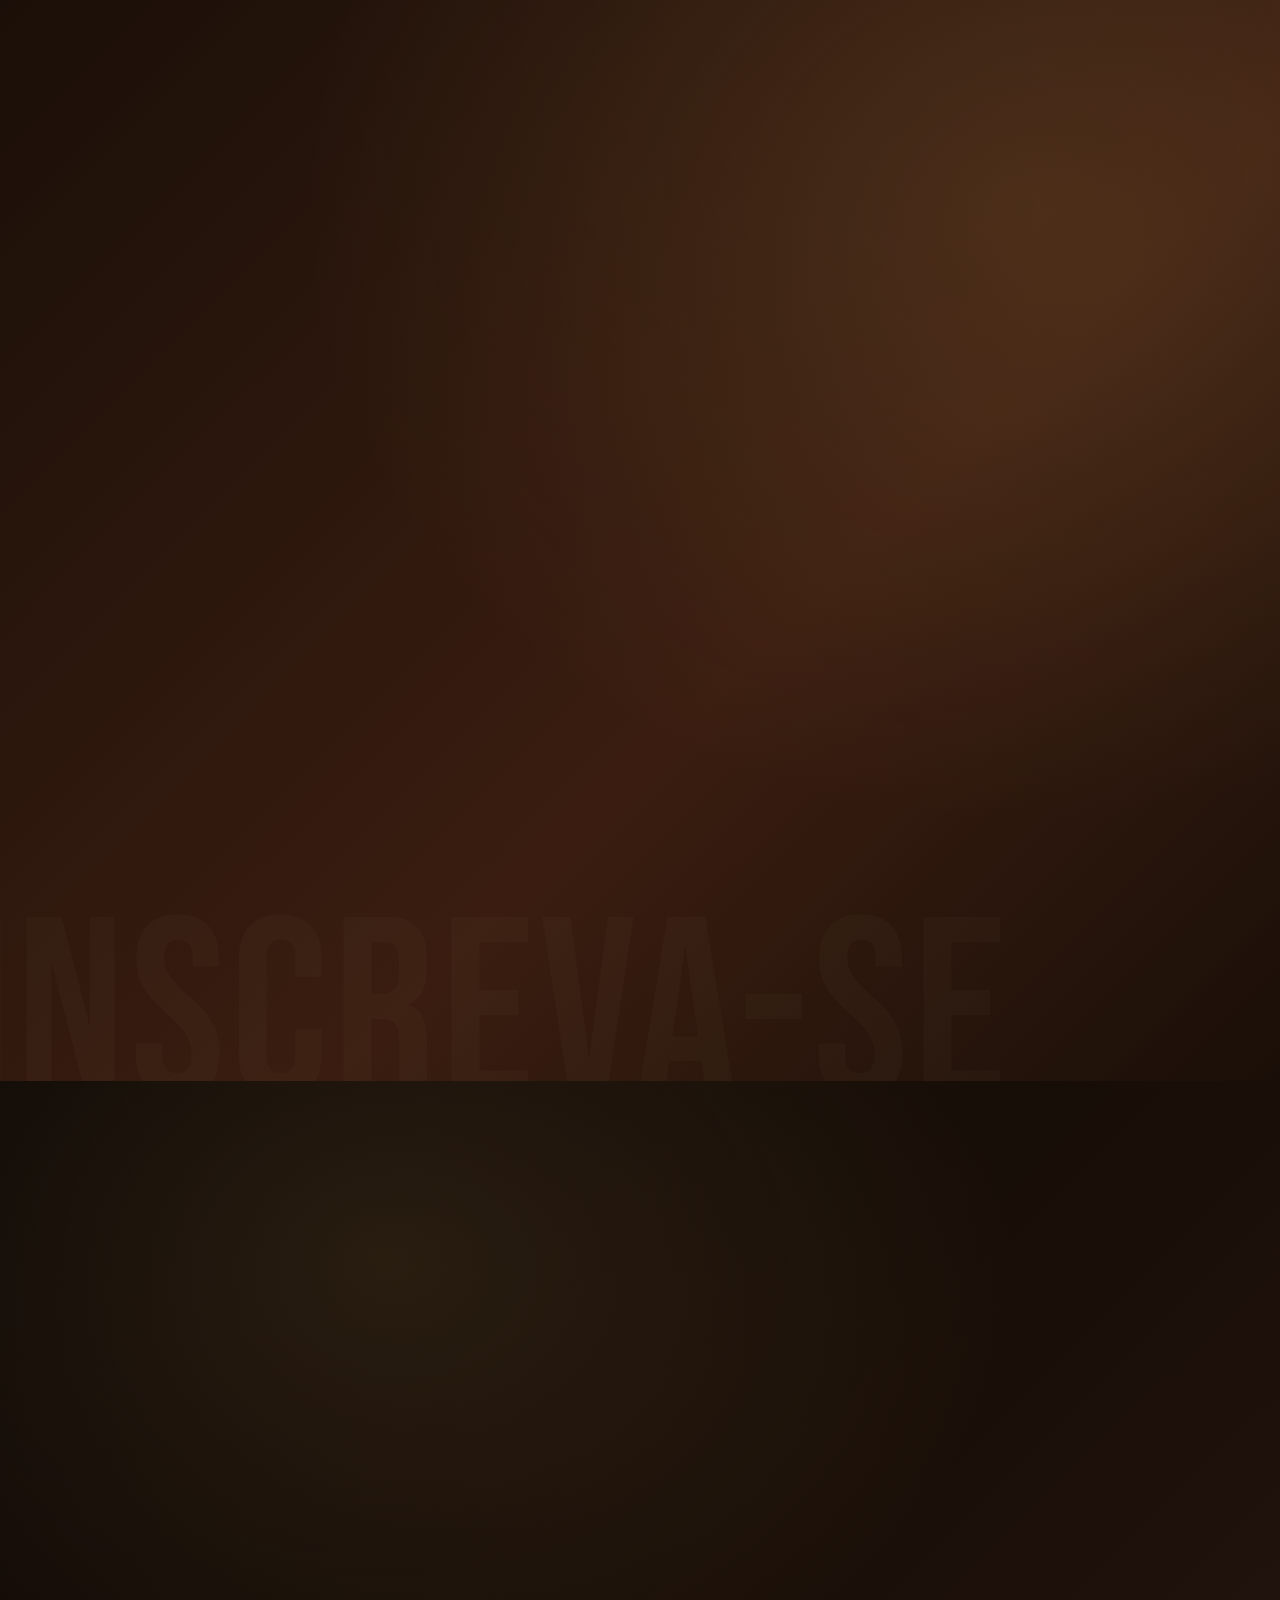
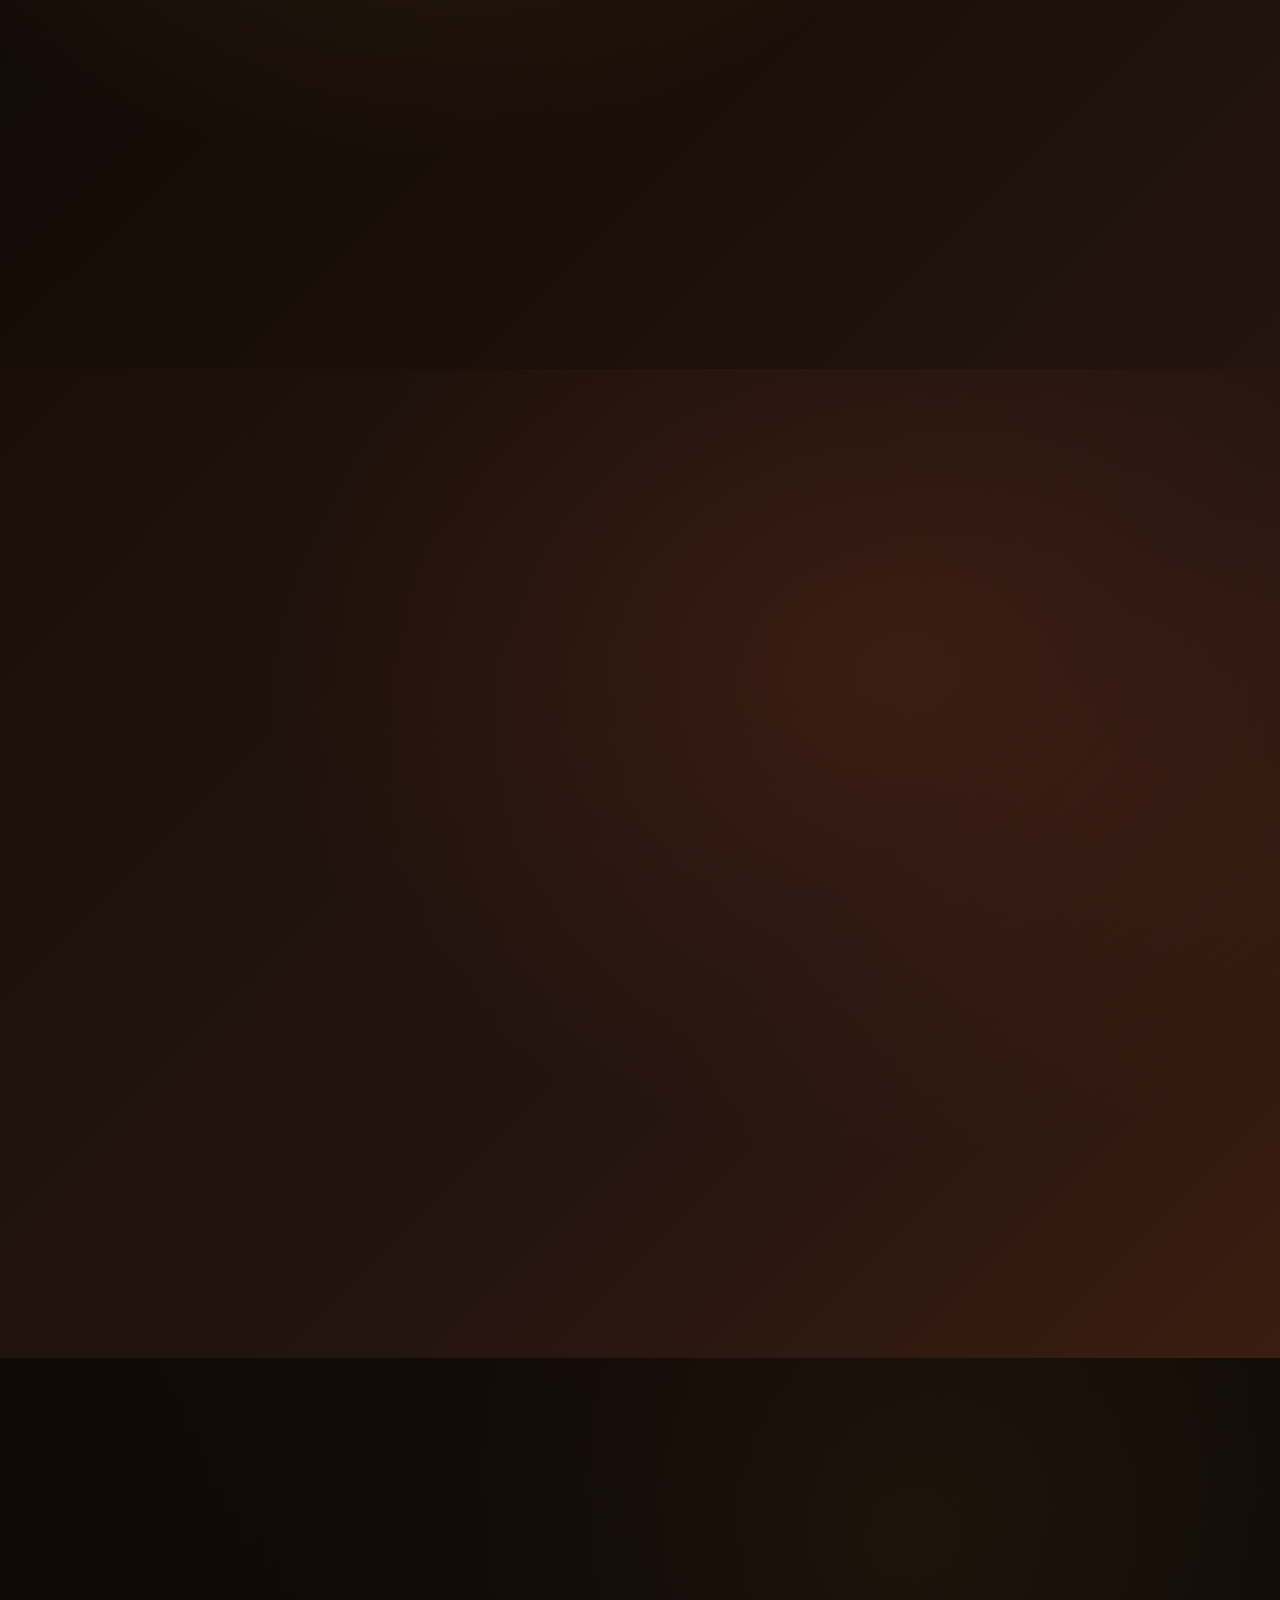
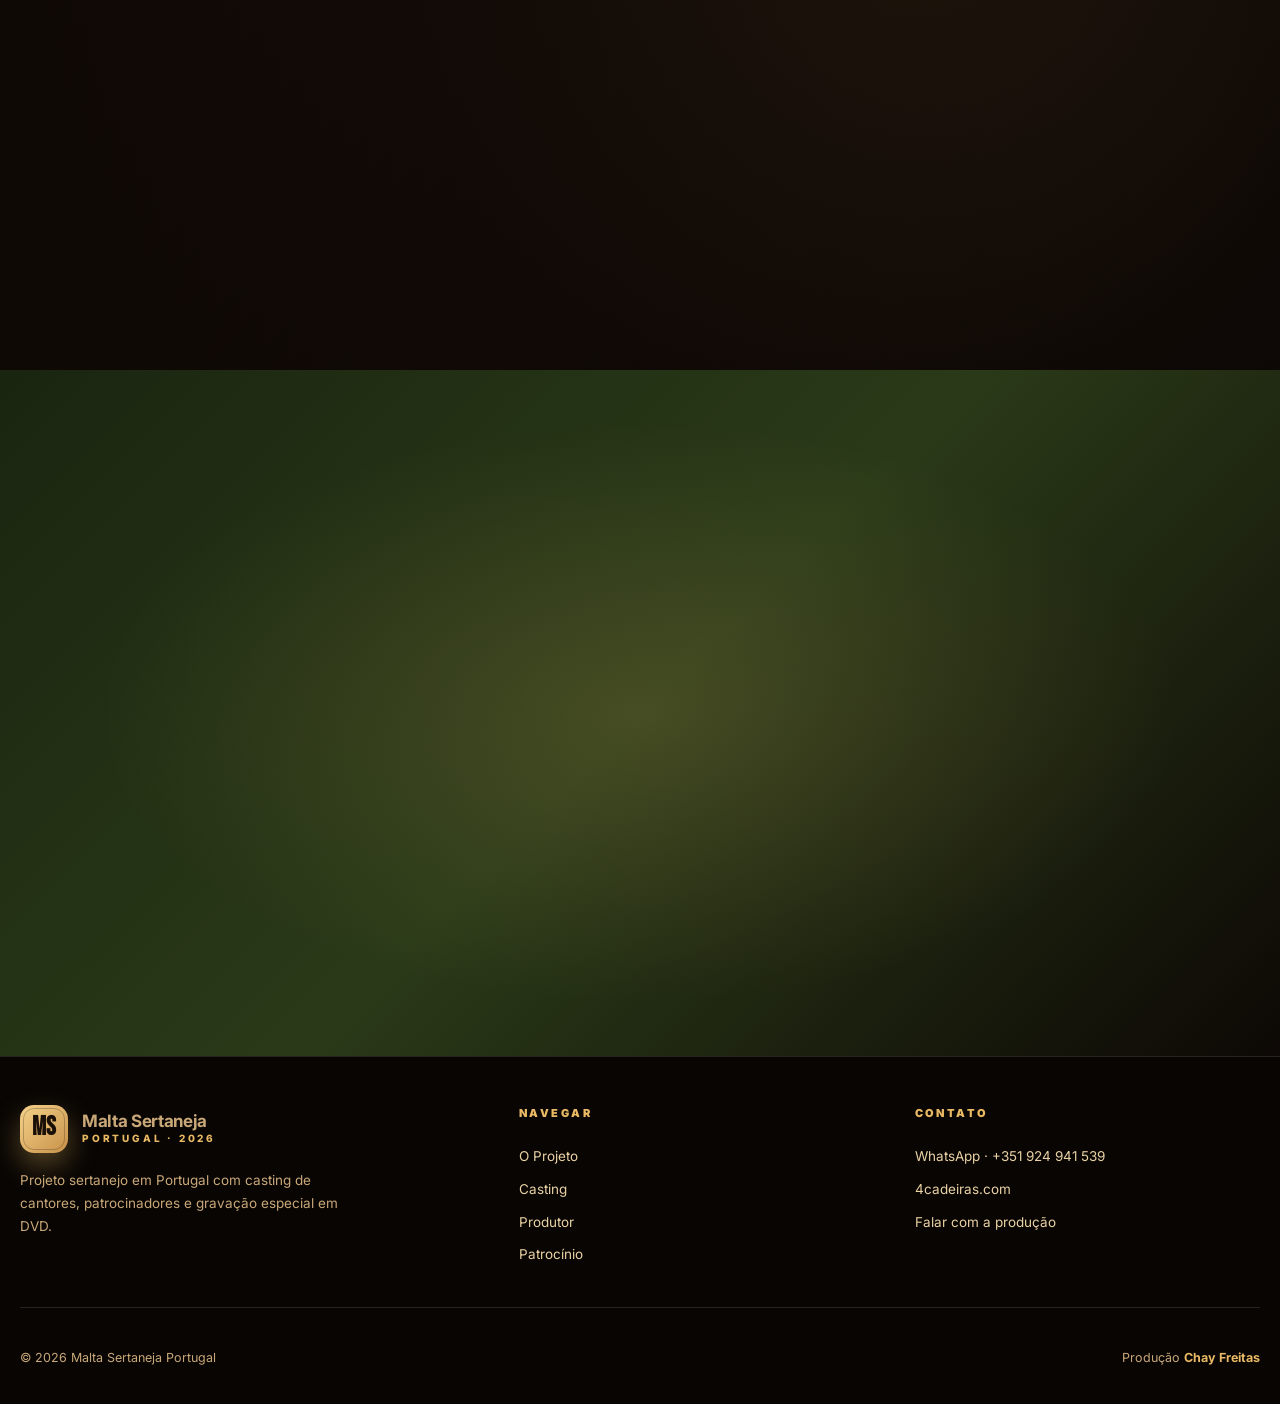
==== commit e07ea18c: "Add refined Malta Sertaneja website structure" ====
--- a/index.html
+++ b/index.html
@@ -1,124 +1,34 @@
 <!DOCTYPE html>
 <html lang="pt-BR">
 <head>
-  <meta charset="UTF-8" />
-  <meta name="viewport" content="width=device-width, initial-scale=1.0" />
-  <title>Malta Sertaneja Portugal | O palco dos novos talentos</title>
-  <meta name="description" content="Malta Sertaneja Portugal: projeto sertanejo agro para revelar cantores, conectar patrocinadores e registrar uma experiência em DVD." />
-  <link rel="preconnect" href="https://fonts.googleapis.com">
-  <link rel="preconnect" href="https://fonts.gstatic.com" crossorigin>
-  <link href="https://fonts.googleapis.com/css2?family=Fraunces:ital,wght@0,300;0,500;0,700;1,400&family=Inter:wght@400;500;700;800&display=swap" rel="stylesheet">
-  <link rel="stylesheet" href="style.css" />
+<meta charset="UTF-8" />
+<meta name="viewport" content="width=device-width, initial-scale=1.0" />
+<title>Malta Sertaneja Portugal · Casting para DVD em Lisboa</title>
+<meta name="description" content="Malta Sertaneja Portugal: projeto sertanejo em Lisboa para revelar cantores, conectar patrocinadores e registrar uma gravação especial em DVD." />
+<meta property="og:title" content="Malta Sertaneja Portugal" />
+<meta property="og:description" content="Casting aberto para cantores sertanejos em Portugal. Gravação especial em DVD com produção de Chay Freitas." />
+<meta property="og:type" content="website" />
+<link rel="preconnect" href="https://fonts.googleapis.com">
+<link rel="preconnect" href="https://fonts.gstatic.com" crossorigin>
+<link href="https://fonts.googleapis.com/css2?family=Bebas+Neue&family=Caveat:wght@600;700&family=Fraunces:ital,opsz,wght@0,9..144,300..900;1,9..144,300..900&family=Inter:wght@400;500;600;700;800;900&display=swap" rel="stylesheet">
+<link rel="stylesheet" href="style.css" />
 </head>
 <body>
-  <nav class="nav">
-    <a class="brand" href="/">★ Malta Sertaneja Portugal</a>
-    <div class="nav-links">
-      <a href="#projeto">Projeto</a>
-      <a href="#cantores">Cantores</a>
-      <a href="#patrocinadores">Patrocinadores</a>
-      <a href="#contato">Contato</a>
-    </div>
-  </nav>
-
-  <main>
-    <section class="hero site-hero">
-      <div class="container">
-        <div class="tag">Sertanejo · Agro · Portugal</div>
-        <h1>O palco dos novos talentos <em>sertanejos</em> em Portugal <small>um projeto para cantar, conectar marcas e registrar uma experiência em DVD.</small></h1>
-        <div class="actions">
-          <a class="button" href="#cantores">Quero cantar no DVD →</a>
-          <a class="button ghost" href="#patrocinadores">Quero patrocinar</a>
-        </div>
-        <div class="hero-grid">
-          <div><span>Projeto</span><strong>DVD ao vivo</strong></div>
-          <div><span>Território</span><strong>Portugal</strong></div>
-          <div><span>Estilo</span><strong>Sertanejo agro</strong></div>
-          <div><span>Foco</span><strong>Novos talentos</strong></div>
-        </div>
-      </div>
-    </section>
-
-    <section id="projeto" class="intro light">
-      <div class="container two">
-        <p class="kicker">Sobre o projeto</p>
-        <div class="big-text">
-          <p>O <strong>Malta Sertaneja Portugal</strong> nasce para valorizar o sertanejo, a cultura agro e a comunidade brasileira que vive em Portugal.</p>
-          <p>A proposta é criar um movimento musical com presença digital forte, captação de cantores, oportunidades para patrocinadores e um evento gravado em DVD para marcar essa história.</p>
-        </div>
-      </div>
-    </section>
-
-    <section class="phases dark">
-      <div class="container">
-        <div class="section-title"><h2>Como o projeto <em>acontece</em>.</h2><span>Jornada</span></div>
-        <article class="phase"><div class="number">01</div><h3>Lançamento oficial do projeto.</h3><p>Apresentação da marca, conceito, identidade e canais oficiais para o público acompanhar cada etapa.</p></article>
-        <article class="phase"><div class="number">02</div><h3>Captação e seleção de cantores.</h3><p>Cantores interessados poderão se apresentar, enviar material e participar do processo para integrar o DVD.</p></article>
-        <article class="phase"><div class="number">03</div><h3>Entrada de patrocinadores e apoiadores.</h3><p>Marcas terão espaço para apoiar o movimento, ganhar visibilidade e se conectar com o público sertanejo em Portugal.</p></article>
-        <article class="phase"><div class="number">04</div><h3>Evento, gravação e pós-evento.</h3><p>O projeto ganha vida no palco e segue no digital com conteúdos, registros, agradecimentos e divulgação dos participantes.</p></article>
-      </div>
-    </section>
-
-    <section id="cantores" class="audition light">
-      <div class="container split-card">
-        <div>
-          <p class="kicker">Para cantores</p>
-          <h2>Quer cantar no DVD?</h2>
-          <p>Estamos preparando uma experiência sertaneja para reunir vozes, histórias e talentos brasileiros em Portugal. Se você canta sertanejo e quer fazer parte desse projeto, acompanhe as inscrições oficiais.</p>
-        </div>
-        <div class="box">
-          <h3>O que preparar</h3>
-          <ul>
-            <li>Nome artístico e cidade onde vive.</li>
-            <li>Vídeo cantando ou link do Instagram.</li>
-            <li>Contato de WhatsApp.</li>
-            <li>Breve apresentação da sua história na música.</li>
-          </ul>
-          <a class="button" href="https://wa.me/351000000000?text=Ola%2C%20quero%20saber%20sobre%20as%20inscricoes%20para%20cantar%20no%20DVD%20Malta%20Sertaneja." target="_blank" rel="noopener">Falar sobre inscrição →</a>
-        </div>
-      </div>
-    </section>
-
-    <section id="patrocinadores" class="sponsors dark">
-      <div class="container split-card invert">
-        <div>
-          <p class="kicker gold">Para marcas</p>
-          <h2>Patrocine um movimento sertanejo em Portugal.</h2>
-          <p>O Malta Sertaneja conecta música, público brasileiro, cultura agro e oportunidades de marca. Empresas podem apoiar o projeto e aparecer na comunicação digital, no evento e nos conteúdos pós-evento.</p>
-        </div>
-        <div class="box dark-box">
-          <h3>Possibilidades de exposição</h3>
-          <ul>
-            <li>Presença no site oficial.</li>
-            <li>Citação em artes e divulgações.</li>
-            <li>Visibilidade no evento.</li>
-            <li>Conteúdos de agradecimento no pós-evento.</li>
-          </ul>
-          <a class="button" href="https://wa.me/351000000000?text=Ola%2C%20quero%20receber%20a%20proposta%20de%20patrocinio%20do%20Malta%20Sertaneja." target="_blank" rel="noopener">Solicitar proposta →</a>
-        </div>
-      </div>
-    </section>
-
-    <section class="scope light">
-      <div class="container">
-        <div class="section-title dark-title"><h2>Uma experiência de <em>raiz</em>.</h2><span>Identidade</span></div>
-        <div class="cards">
-          <div class="card"><h3>Sertanejo</h3><p>Um projeto feito para quem vive a música sertaneja e quer ocupar espaço em Portugal.</p></div>
-          <div class="card"><h3>Agro</h3><p>Visual, linguagem e atmosfera inspirados na força da terra, da viola, da estrada e do interior.</p></div>
-          <div class="card"><h3>DVD</h3><p>Registro de uma experiência musical pensada para continuar gerando conteúdo depois do evento.</p></div>
-        </div>
-      </div>
-    </section>
-
-    <section id="contato" class="cta dark">
-      <div class="container center">
-        <h2>Faça parte da <em>Malta</em>.</h2>
-        <p>Se você é cantor, patrocinador ou quer acompanhar o projeto, fale com a organização e receba as próximas informações.</p>
-        <a class="button" href="https://wa.me/351000000000?text=Ola%2C%20quero%20saber%20mais%20sobre%20o%20Malta%20Sertaneja%20Portugal." target="_blank" rel="noopener">Entrar em contato →</a>
-      </div>
-    </section>
-  </main>
-
-  <footer>Malta Sertaneja Portugal · Sertanejo, agro e novos talentos</footer>
+<nav class="nav" id="nav"><div class="nav-inner"><a href="#" class="brand"><span class="brand-mark">MS</span><span class="brand-text"><strong>Malta Sertaneja</strong><small>Portugal · 2026</small></span></a><div class="nav-links"><a href="#projeto">O Projeto</a><a href="#cantores">Casting</a><a href="#produtor">Produtor</a><a href="#patrocinio">Patrocínio</a><a href="https://wa.me/351924941539?text=Ol%C3%A1%20Chay!%20Vim%20pelo%20site%20da%20Malta%20Sertaneja%20e%20quero%20me%20inscrever%20no%20casting." class="nav-cta" target="_blank" rel="noopener">Inscrever-se</a></div></div></nav>
+<main>
+<section class="hero"><div class="hero-bgtext">MALTA · SERTANEJA</div><div class="container hero-grid"><div class="hero-text reveal in"><span class="eyebrow"><span class="dot"></span>Gravação especial · Lisboa 2026 · Casting aberto</span><h1 class="hero-title">O sertanejo de raiz, gravado <em>ao vivo</em> em Portugal.</h1><p class="hero-copy">A <strong>Malta Sertaneja</strong> é um projeto musical criado para colocar novos cantores no palco e transformar apresentações em conteúdo profissional. Produção de <strong>Chay Freitas</strong>, responsável por projetos sertanejos em Portugal como o <strong>4 Cadeiras</strong>.</p><div class="actions"><a href="https://wa.me/351924941539?text=Ol%C3%A1%20Chay!%20Vim%20pelo%20site%20da%20Malta%20Sertaneja%20e%20quero%20me%20inscrever%20no%20casting." target="_blank" rel="noopener" class="btn btn-primary">Quero cantar no DVD</a><a href="#projeto" class="btn btn-secondary">Conhecer o projeto</a></div><div class="hero-meta"><div class="hero-meta-item"><span class="icon">📍</span><div><small>Local</small><strong>Lisboa, Portugal</strong></div></div><div class="hero-meta-item"><span class="icon">🎬</span><div><small>Formato</small><strong>Gravação em DVD</strong></div></div><div class="hero-meta-item"><span class="icon">🎤</span><div><small>Cantores</small><strong>Vagas limitadas</strong></div></div></div></div><aside class="hero-card reveal in delay-2"><span class="hc-stamp"><span class="dot"></span>Edição 2026</span><span class="hc-script">o palco da</span><h2 class="hc-title">Malta<span>Sertaneja</span></h2><p class="hc-desc">Um movimento criado para revelar voz nova, registrar histórias e entregar o sertanejo brasileiro com força em terra portuguesa.</p><div class="hc-list"><div class="hc-list-item"><span>Casting</span><b>Aberto</b></div><div class="hc-list-item"><span>Produção</span><b>Chay Freitas</b></div><div class="hc-list-item"><span>Edição</span><b>Lisboa 2026</b></div></div><div class="hc-seal">DVD<br><small>especial</small></div></aside></div></section>
+<div class="ticker"><div class="ticker-track"><span class="ticker-item">CASTING ABERTO <em>·</em></span><span class="ticker-sep"></span><span class="ticker-item">GRAVAÇÃO EM LISBOA <em>·</em></span><span class="ticker-sep"></span><span class="ticker-item">PRODUÇÃO <em>CHAY FREITAS</em></span><span class="ticker-sep"></span><span class="ticker-item">VOZES NOVAS DO SERTANEJO <em>·</em></span><span class="ticker-sep"></span><span class="ticker-item">CULTURA <em>AGRO</em> RAIZ</span><span class="ticker-sep"></span><span class="ticker-item">MARCAS QUE FAZEM HISTÓRIA <em>·</em></span><span class="ticker-sep"></span><span class="ticker-item">CASTING ABERTO <em>·</em></span><span class="ticker-sep"></span><span class="ticker-item">GRAVAÇÃO EM LISBOA <em>·</em></span><span class="ticker-sep"></span><span class="ticker-item">PRODUÇÃO <em>CHAY FREITAS</em></span><span class="ticker-sep"></span></div></div>
+<section id="projeto" class="light"><div class="container intro-layout"><div class="reveal"><span class="intro-eyebrow">O Projeto</span><h2 class="intro-title">Um projeto de <em>raiz</em>, feito para ocupar espaço.</h2></div><div class="intro-text reveal delay-1"><p>A <strong>Malta Sertaneja</strong> nasceu para valorizar o sertanejo, o agro e a comunidade brasileira que faz Portugal cantar.</p><p>É vitrine para novos cantores, plataforma para marcas e uma gravação especial que pode virar conteúdo, memória e oportunidade.</p></div></div></section>
+<section class="light"><div class="container"><div class="section-head reveal"><h2>O que faz a Malta <em>diferente</em>.</h2><p class="section-tag">Não é só evento. É construção de marca, comunidade e conteúdo, com uma estética sertaneja premium.</p></div><div class="cards"><article class="card reveal delay-1"><div class="card-icon">🎤</div><h3>Voz nova no palco</h3><p>Cantores passam pelo casting e podem participar de uma gravação com direção, cuidado e padrão profissional.</p></article><article class="card reveal delay-2"><div class="card-icon">🌾</div><h3>Identidade agro</h3><p>Visual de chão batido, couro e madeira. Linguagem para o brasileiro que vive Portugal sem perder a raiz.</p></article><article class="card reveal delay-3"><div class="card-icon">🎬</div><h3>Vira conteúdo</h3><p>A apresentação continua no digital com cortes, registros e materiais que fortalecem cantor, marca e projeto.</p></article></div></div></section>
+<section id="jornada" class="dark"><div class="container"><div class="section-head reveal"><h2>Da inscrição ao <em>palco</em>.</h2><p class="section-tag">Quatro etapas para transformar intenção em palco, conteúdo e oportunidade.</p></div><div class="timeline"><article class="step reveal"><div class="step-num">01</div><h3>Inscrição no casting</h3><p>O cantor fala diretamente com a produção, recebe as condições de participação e entra no processo de avaliação do projeto.</p></article><article class="step reveal delay-1"><div class="step-num">02</div><h3>Seleção e curadoria</h3><p>O material é analisado pela produção. Os selecionados recebem briefing, orientação artística e próximos passos.</p></article><article class="step reveal delay-2"><div class="step-num">03</div><h3>Gravação ao vivo</h3><p>Palco montado, público presente e câmeras ligadas para registrar a apresentação em uma experiência sertaneja especial.</p></article><article class="step reveal delay-3"><div class="step-num">04</div><h3>Divulgação e legado</h3><p>O projeto segue com cortes, conteúdos, registros e presença digital para ampliar a vida da apresentação.</p></article></div></div></section>
+<section id="cantores" class="inscricao"><div class="container insc-grid"><div class="insc-info reveal"><span class="eyebrow"><span class="dot"></span>Para Cantores · Casting Aberto</span><h2>Quer cantar na <em>gravação</em>?</h2><p>Antes de chamar no WhatsApp, entenda a proposta. A inscrição é para cantores que querem participar de um projeto organizado, com direção, registro e comunicação profissional.</p><div class="insc-list"><div class="insc-list-item"><span class="check">✓</span><div class="text"><strong>Casting com vagas limitadas</strong><span>A produção apresenta as condições de participação e orienta cada etapa diretamente pelo WhatsApp.</span></div></div><div class="insc-list-item"><span class="check">✓</span><div class="text"><strong>Cantor solo ou dupla sertaneja</strong><span>Sertanejo raiz, universitário, agronejo, modão ou romântico. Se canta sertanejo, pode se apresentar.</span></div></div><div class="insc-list-item"><span class="check">✓</span><div class="text"><strong>Gravação em Lisboa, 2026</strong><span>A organização informa cronograma, estrutura, orientações e detalhes logísticos aos selecionados.</span></div></div><div class="insc-list-item"><span class="check">✓</span><div class="text"><strong>Material para fortalecer a carreira</strong><span>Uma oportunidade de ter registro profissional, presença no projeto e conteúdo para trabalhar sua imagem.</span></div></div></div></div><aside class="insc-card reveal delay-2"><span class="insc-card-tag"><span class="dot"></span>Inscrição direta</span><h3>Pronto para entrar no <em>casting</em>?</h3><p class="cdesc">Clique abaixo e fale direto com Chay Freitas. A produção explica as condições, avalia o perfil e orienta os próximos passos para participar da Malta Sertaneja.</p><a href="https://wa.me/351924941539?text=Ol%C3%A1%20Chay!%20Vim%20pelo%20site%20da%20Malta%20Sertaneja%20e%20quero%20me%20inscrever%20no%20casting." target="_blank" rel="noopener" class="btn btn-primary">Falar agora com o Chay</a><p class="fine">Atendimento direto · WhatsApp <b>+351 924 941 539</b></p></aside></div></section>
+<section id="produtor" class="producer"><div class="container producer-grid"><div class="producer-photo reveal"><div class="silhouette">CHAY<span>FREITAS</span></div></div><div class="producer-info reveal delay-1"><span class="eyebrow"><span class="dot"></span>Produção</span><h2>Direção de <em>Chay Freitas</em>.</h2><p>Chay assina a produção da Malta Sertaneja trazendo experiência em projetos sertanejos no mercado português, incluindo iniciativas como o 4 Cadeiras.</p><div class="quote">Cada apresentação será pensada com direção, cuidado e padrão profissional para valorizar o cantor, o público e as marcas envolvidas.</div><div class="producer-credits"><div class="credit"><small>Referência</small><strong>4 Cadeiras</strong></div><div class="credit"><small>Projeto</small><strong>Malta</strong></div><div class="credit"><small>Base</small><strong>Lisboa</strong></div></div></div></div></section>
+<section id="patrocinio" class="investors"><div class="container inv-grid"><div class="inv-info reveal"><span class="eyebrow"><span class="dot"></span>Para Marcas e Investidores</span><h2>Patrocine o <em>sertanejo</em> em Portugal.</h2><p>A Malta Sertaneja conecta sua marca ao público brasileiro, agro e sertanejo que vive em Portugal, com presença no digital, no evento e nos conteúdos pós-gravação.</p><div class="inv-stats"><div class="inv-stat"><small>Audiência</small><strong>Brasileiros<br>em Portugal</strong></div><div class="inv-stat"><small>Formato</small><strong>Evento + DVD<br>+ Digital</strong></div><div class="inv-stat"><small>Cobertura</small><strong>Pré · Durante<br>Pós-evento</strong></div><div class="inv-stat"><small>Produção</small><strong>Projeto<br>Premium</strong></div></div><a href="https://wa.me/351924941539?text=Ol%C3%A1%20Chay!%20Vim%20pelo%20site%20da%20Malta%20Sertaneja%20e%20quero%20receber%20a%20proposta%20de%20patroc%C3%ADnio." target="_blank" rel="noopener" class="btn btn-primary">Solicitar proposta</a></div><div class="cotas"><div class="cota reveal delay-1"><div class="cota-head"><div class="cota-icon">🥉</div><h3>Apoiador<small>Entrada de marca</small></h3></div><p>Presença no site oficial, citação em peças digitais e possibilidade de ativação no evento. Indicado para negócios que querem começar próximos do projeto.</p></div><div class="cota reveal delay-2"><div class="cota-head"><div class="cota-icon">🥈</div><h3>Patrocinador<small>Visibilidade ampliada</small></h3></div><p>Logo em materiais principais, presença nas comunicações, destaque no evento e conteúdos de agradecimento no pós-gravação.</p></div><div class="cota featured reveal delay-3"><span class="cota-tag">Master</span><div class="cota-head"><div class="cota-icon">👑</div><h3>Patrocinador Master<small>Associação principal</small></h3></div><p>Marca em posição de destaque na comunicação do projeto, presença premium no evento e proposta personalizada conforme objetivos da empresa.</p></div></div></div></section>
+<section class="event-band"><div class="container event-content"><div class="stamp reveal">DVD<br>AO<br>VIVO</div><div class="reveal delay-1"><span class="eyebrow"><span class="dot"></span>O grande ato · 2026</span><h2>Um encontro para virar <em>conteúdo, memória e oportunidade</em>.</h2><p>A Malta Sertaneja será construída em etapas para chegar ao dia da gravação com público aquecido, cantores orientados, marcas valorizadas e uma comunicação preparada para transformar o palco em conteúdo.</p></div></div></section>
+<section id="contato" class="final-cta"><div class="container"><div class="contact-card reveal"><span class="eyebrow"><span class="dot"></span>Faça parte</span><h2>Entre para a <em>Malta</em>.</h2><p>Se você é cantor, marca ou parceiro e quer fazer parte do projeto, fale direto com a produção e receba as próximas informações.</p><div class="actions"><a href="https://wa.me/351924941539?text=Ol%C3%A1%20Chay!%20Vim%20pelo%20site%20da%20Malta%20Sertaneja%20e%20quero%20saber%20mais%20sobre%20o%20projeto." target="_blank" rel="noopener" class="btn btn-primary">Falar no WhatsApp</a><a class="btn btn-secondary" href="https://4cadeiras.com/" target="_blank" rel="noopener">Conhecer o 4 Cadeiras</a></div></div></div></section>
+</main>
+<footer><div class="container"><div class="footer-grid"><div class="footer-brand"><a href="#" class="brand"><span class="brand-mark">MS</span><span class="brand-text"><strong>Malta Sertaneja</strong><small>Portugal · 2026</small></span></a><p>Projeto sertanejo em Portugal com casting de cantores, patrocinadores e gravação especial em DVD.</p></div><div class="footer-col"><h4>Navegar</h4><a href="#projeto">O Projeto</a><a href="#cantores">Casting</a><a href="#produtor">Produtor</a><a href="#patrocinio">Patrocínio</a></div><div class="footer-col"><h4>Contato</h4><a href="https://wa.me/351924941539" target="_blank" rel="noopener">WhatsApp · +351 924 941 539</a><a href="https://4cadeiras.com/" target="_blank" rel="noopener">4cadeiras.com</a><a href="https://wa.me/351924941539?text=Ol%C3%A1%20Chay!%20Vim%20pelo%20site%20da%20Malta%20Sertaneja." target="_blank" rel="noopener">Falar com a produção</a></div></div><div class="footer-bottom"><span>© 2026 Malta Sertaneja Portugal</span><span>Produção <strong style="color:var(--gold2)">Chay Freitas</strong></span></div></div></footer>
+<a href="https://wa.me/351924941539?text=Ol%C3%A1%20Chay!%20Vim%20pelo%20site%20da%20Malta%20Sertaneja." target="_blank" rel="noopener" class="float-wa" aria-label="WhatsApp">☏</a>
+<script src="script.js"></script>
 </body>
 </html>
--- a/style.css
+++ b/style.css
@@ -1 +1 @@
-:root{--bg:#1a1410;--bg2:#0f0b08;--paper:#f4ead5;--paper2:#e8dcc0;--ink:#1a1410;--leather:#5c2e1f;--gold:#c9a14a;--gold2:#e6c068;--line:rgba(244,234,213,.18)}*{box-sizing:border-box;margin:0;padding:0}html{scroll-behavior:smooth}body{background:var(--bg);color:var(--paper);font-family:Inter,system-ui,sans-serif;line-height:1.5;overflow-x:hidden}.container{max-width:1240px;margin:0 auto;padding:0 28px}.nav{position:fixed;top:0;left:0;right:0;z-index:100;padding:18px 28px;display:flex;justify-content:space-between;align-items:center;background:rgba(26,20,16,.78);backdrop-filter:blur(14px);border-bottom:1px solid var(--line)}.brand{font-family:Fraunces,serif;font-weight:700;font-size:19px}.nav-note,.tag,.kicker,.section-title span,.row small,footer{font-size:11px;letter-spacing:.18em;text-transform:uppercase}.nav-note{color:var(--paper2);opacity:.75}.hero{min-height:100vh;padding:142px 0 76px;display:flex;align-items:center;background:radial-gradient(ellipse at 18% 28%,rgba(201,161,74,.18),transparent 48%),radial-gradient(ellipse at 80% 70%,rgba(168,67,31,.13),transparent 52%),linear-gradient(180deg,var(--bg),var(--bg2))}.tag{display:inline-flex;color:var(--gold2);padding:8px 14px;border:1px solid var(--gold);border-radius:999px;margin-bottom:32px}h1{font-family:Fraunces,serif;font-weight:300;font-size:clamp(48px,9vw,132px);line-height:.92;letter-spacing:-.055em;margin-bottom:34px;max-width:1100px}h1 em,h2 em{font-style:italic;color:var(--gold2)}h1 small{display:block;font-size:.5em;color:var(--paper2);margin-top:14px}.hero-grid{display:grid;grid-template-columns:repeat(4,1fr);gap:28px;max-width:980px;margin-top:58px;padding-top:30px;border-top:1px solid var(--line)}.hero-grid span{display:block;color:var(--gold2);font-size:11px;letter-spacing:.18em;text-transform:uppercase;margin-bottom:8px}.hero-grid strong{font-family:Fraunces,serif;font-size:22px}section{padding:106px 0}.light{background:var(--paper);color:var(--ink)}.dark{background:var(--bg)}.two{display:grid;grid-template-columns:.8fr 1.5fr;gap:70px}.kicker{color:var(--leather)}.gold{color:var(--gold2)}.big-text{font-family:Fraunces,serif;font-size:clamp(25px,3.25vw,41px);font-weight:300;line-height:1.25;letter-spacing:-.025em}.big-text strong{font-weight:600;font-style:italic;color:var(--leather)}.big-text p+p{margin-top:30px}.section-title{display:flex;justify-content:space-between;align-items:flex-end;gap:28px;margin-bottom:64px;padding-bottom:30px;border-bottom:1px solid var(--line)}.section-title h2{font-family:Fraunces,serif;font-size:clamp(42px,6vw,78px);font-weight:300;line-height:.98;letter-spacing:-.045em}.section-title span{color:var(--gold2)}.phase{display:grid;grid-template-columns:110px 1fr 1.25fr;gap:42px;padding:42px 0;border-bottom:1px solid var(--line)}.number{font-family:Fraunces,serif;font-size:76px;font-style:italic;font-weight:300;color:var(--gold);line-height:1}.phase h3{font-family:Fraunces,serif;font-size:31px;font-weight:400;line-height:1.12;letter-spacing:-.025em}.phase p{color:var(--paper2);opacity:.88;font-size:16px;line-height:1.75}.investment{background:linear-gradient(180deg,var(--leather),#3d1f15)}.invest-grid{display:grid;grid-template-columns:1fr 1fr;gap:70px;align-items:center}.price{font-family:Fraunces,serif;font-size:clamp(78px,14vw,168px);font-weight:300;line-height:.9;letter-spacing:-.06em}.price span{font-size:.46em;color:var(--gold2);font-style:italic;vertical-align:top}.period{font-family:Fraunces,serif;font-size:24px;font-style:italic;color:var(--paper2);margin-top:16px}.payment{background:rgba(244,234,213,.055);border:1px solid rgba(244,234,213,.16);padding:36px;border-radius:8px}.payment h3{font-family:Fraunces,serif;font-size:26px;font-weight:400;margin-bottom:24px}.row{display:flex;justify-content:space-between;align-items:center;gap:18px;padding:18px 0;border-bottom:1px solid rgba(244,234,213,.12)}.row:last-child{border-bottom:0}.row b{font-family:Fraunces,serif;font-size:27px;font-style:italic}.row small{display:block;color:var(--gold2);margin-top:4px}.dark-title{border-color:rgba(26,20,16,.16)}.dark-title span,.dark-title em{color:var(--leather)}.cards{display:grid;grid-template-columns:repeat(3,1fr);gap:20px}.card{background:#fff7e6;border:1px solid rgba(26,20,16,.12);padding:30px;border-radius:10px;box-shadow:0 20px 50px rgba(26,20,16,.08)}.card h3{font-family:Fraunces,serif;font-size:25px;margin-bottom:18px}.card ul{padding-left:18px}.card li{margin:10px 0;color:#60452e}.note{margin-top:24px;border-left:5px solid var(--leather);background:#eadcc1;padding:24px;font-size:18px;line-height:1.65}.note strong{color:var(--leather);font-style:italic}.center{text-align:center}.cta h2{font-family:Fraunces,serif;font-size:clamp(42px,6vw,74px);font-weight:300;line-height:1;letter-spacing:-.04em;margin-bottom:24px}.cta p{max-width:650px;margin:0 auto 36px;color:var(--paper2);font-size:18px;line-height:1.7}.button{display:inline-flex;background:var(--gold2);color:var(--bg2);padding:18px 32px;border-radius:999px;font-size:12px;letter-spacing:.18em;text-transform:uppercase;text-decoration:none;font-weight:800;border:1px solid var(--gold2)}.button:hover{background:transparent;color:var(--gold2)}footer{background:var(--bg2);border-top:1px solid var(--line);padding:34px;text-align:center;color:var(--paper2);opacity:.6}@media(max-width:860px){.container{padding:0 20px}.nav{padding:16px 20px}.nav-note{display:none}.hero{padding-top:118px}.hero-grid,.two,.invest-grid,.cards{grid-template-columns:1fr}.phase{grid-template-columns:1fr;gap:14px}.number{font-size:50px}.phase h3{font-size:25px}.section-title{align-items:flex-start;flex-direction:column}.payment{padding:26px 22px}section{padding:78px 0}}+:root{--bg:#0d0805;--bg2:#1a0f08;--bg3:#241410;--leather:#3a1d10;--bourbon:#7a3a1e;--paper:#fff1d3;--paper2:#ead2a4;--paper3:#c9a878;--gold:#c89149;--gold2:#e9b964;--gold3:#f5d28a;--rust:#a64a25;--cream:#fffaf0;--line:rgba(255,241,211,.12);--shadow:0 40px 100px rgba(0,0,0,.48);--glow:0 20px 60px rgba(200,145,73,.28)}*{box-sizing:border-box;margin:0;padding:0}html{scroll-behavior:smooth}body{background:var(--bg);color:var(--cream);font-family:Inter,system-ui,sans-serif;line-height:1.55;overflow-x:hidden;-webkit-font-smoothing:antialiased}body:before{content:"";position:fixed;inset:0;pointer-events:none;opacity:.06;z-index:9999;background-image:url("data:image/svg+xml,%3Csvg viewBox='0 0 220 220' xmlns='http://www.w3.org/2000/svg'%3E%3Cfilter id='n'%3E%3CfeTurbulence type='fractalNoise' baseFrequency='.9' numOctaves='4'/%3E%3C/filter%3E%3Crect width='100%25' height='100%25' filter='url(%23n)'/%3E%3C/svg%3E");mix-blend-mode:overlay}a{color:inherit;text-decoration:none}.container{width:min(1240px,calc(100% - 40px));margin:0 auto}.nav{position:fixed;top:0;left:0;right:0;z-index:100;min-height:78px;display:flex;align-items:center;justify-content:center;transition:.35s;border-bottom:1px solid transparent}.nav.scrolled{background:rgba(13,8,5,.86);backdrop-filter:blur(20px);border-bottom-color:var(--line)}.nav-inner{width:min(1280px,calc(100% - 40px));display:flex;align-items:center;justify-content:space-between;gap:24px}.brand{display:flex;align-items:center;gap:14px;font-weight:900;letter-spacing:-.025em}.brand-mark{width:48px;height:48px;border-radius:14px;display:grid;place-items:center;color:#1b1008;background:linear-gradient(135deg,var(--gold3),var(--gold));font-family:"Bebas Neue",sans-serif;font-size:26px;box-shadow:0 12px 28px rgba(233,185,100,.35);position:relative}.brand-mark:after{content:"";position:absolute;inset:3px;border:1px solid rgba(27,16,8,.25);border-radius:11px}.brand-text{display:flex;flex-direction:column;line-height:1.05}.brand-text strong{font-size:17px}.brand-text small{font-size:10px;letter-spacing:.28em;text-transform:uppercase;color:var(--gold2);font-weight:800;margin-top:2px}.nav-links{display:flex;align-items:center;gap:28px;color:var(--paper2);font-size:13.5px;font-weight:700}.nav-links a{position:relative;transition:.25s}.nav-links a:not(.nav-cta):after{content:"";position:absolute;left:0;bottom:-6px;width:0;height:1.5px;background:var(--gold2);transition:.3s}.nav-links a:not(.nav-cta):hover{color:var(--gold2)}.nav-links a:not(.nav-cta):hover:after{width:100%}.nav-cta{padding:11px 20px;border-radius:999px;background:linear-gradient(135deg,var(--gold3),var(--gold));color:#1b1008!important;box-shadow:0 12px 28px rgba(233,185,100,.32);font-weight:900}.hero{position:relative;min-height:100vh;padding:140px 0 90px;display:grid;align-items:center;overflow:hidden;background:radial-gradient(ellipse at 80% 20%,rgba(233,185,100,.18),transparent 45%),radial-gradient(ellipse at 10% 85%,rgba(166,74,37,.22),transparent 50%),linear-gradient(135deg,#0d0805 0%,#1a0f08 48%,#241410 100%)}.hero:before{content:"";position:absolute;inset:0;background:repeating-linear-gradient(90deg,rgba(255,241,211,.04) 0 1px,transparent 1px 80px),repeating-linear-gradient(0deg,rgba(255,241,211,.03) 0 1px,transparent 1px 80px);mask-image:radial-gradient(ellipse at center,black 0%,black 52%,transparent 90%)}.hero-bgtext{position:absolute;right:-4vw;bottom:-2vw;font-family:"Bebas Neue",sans-serif;font-size:clamp(120px,22vw,340px);line-height:.78;color:rgba(255,241,211,.04);letter-spacing:.02em;white-space:nowrap;z-index:1}.hero-grid{position:relative;z-index:3;display:grid;grid-template-columns:1.1fr .9fr;align-items:center;gap:64px}.eyebrow{display:inline-flex;align-items:center;gap:12px;color:var(--gold2);font-size:11.5px;letter-spacing:.28em;text-transform:uppercase;font-weight:900;margin-bottom:26px}.eyebrow:before{content:"";width:36px;height:1.5px;background:linear-gradient(90deg,var(--gold2),transparent)}.dot{width:6px;height:6px;border-radius:50%;background:var(--gold2);box-shadow:0 0 14px var(--gold2);display:inline-block}h1.hero-title{font-family:"Fraunces",serif;font-size:clamp(56px,7.6vw,118px);line-height:.92;letter-spacing:-.055em;font-weight:340;margin-bottom:28px}h1.hero-title em{font-style:italic;font-weight:480;background:linear-gradient(135deg,var(--gold3),var(--gold),var(--rust));-webkit-background-clip:text;background-clip:text;color:transparent}.hero-copy{color:var(--paper2);font-size:18.5px;line-height:1.75;max-width:590px;margin-bottom:36px}.hero-copy strong{color:var(--gold2);font-weight:750}.actions{display:flex;flex-wrap:wrap;gap:14px;margin-bottom:44px}.btn{display:inline-flex;align-items:center;justify-content:center;gap:10px;min-height:56px;padding:0 28px;border-radius:999px;font-weight:900;font-size:14.5px;transition:.25s;position:relative;overflow:hidden}.btn:hover{transform:translateY(-3px)}.btn-primary{background:linear-gradient(135deg,var(--gold3),var(--gold) 62%,var(--rust) 130%);color:#1b1008;box-shadow:0 14px 36px rgba(233,185,100,.3),inset 0 1px 0 rgba(255,255,255,.3)}.btn-secondary{border:1px solid rgba(255,241,211,.28);color:var(--cream);background:rgba(255,241,211,.04);backdrop-filter:blur(8px)}.btn-secondary:hover{background:rgba(255,241,211,.1);border-color:var(--gold2)}.hero-meta{display:flex;flex-wrap:wrap;gap:24px 32px;align-items:center;padding-top:22px;border-top:1px solid var(--line)}.hero-meta-item{display:flex;align-items:center;gap:10px}.hero-meta-item .icon{width:36px;height:36px;border-radius:10px;background:rgba(233,185,100,.12);border:1px solid rgba(233,185,100,.25);display:grid;place-items:center;color:var(--gold2)}.hero-meta-item small{display:block;font-size:10.5px;letter-spacing:.18em;text-transform:uppercase;color:var(--paper3);font-weight:800}.hero-meta-item strong{font-size:14px;color:var(--cream);font-weight:700}.hero-card{position:relative;background:radial-gradient(circle at 70% 20%,rgba(255,255,255,.4),transparent 40%),linear-gradient(160deg,#fff5d8,#e9c98a 50%,#c89149);color:#1b1008;padding:42px 38px;border-radius:32px;box-shadow:var(--shadow),inset 0 1px 0 rgba(255,255,255,.6);transform:rotate(2deg);overflow:hidden}.hero-card:before{content:"";position:absolute;inset:14px;border:1.5px solid rgba(27,16,8,.18);border-radius:22px}.hc-stamp{display:inline-flex;align-items:center;gap:8px;padding:8px 14px;border:1.5px solid rgba(27,16,8,.3);border-radius:99px;font-size:10.5px;letter-spacing:.22em;text-transform:uppercase;font-weight:900;color:#5a2a16;margin-bottom:22px;background:rgba(255,255,255,.25)}.hc-title{font-family:"Bebas Neue",sans-serif;font-size:clamp(64px,7.6vw,108px);line-height:.84;letter-spacing:.005em;margin-bottom:16px;color:#1b1008}.hc-title span{color:#7a3a1e;display:block}.hc-script{font-family:Caveat,cursive;font-size:34px;color:#7a3a1e;line-height:1;transform:rotate(-3deg);display:inline-block;margin-bottom:18px}.hc-desc{color:#5a3820;font-size:15.5px;line-height:1.7;margin-bottom:24px;max-width:380px}.hc-list-item{display:flex;justify-content:space-between;align-items:center;gap:16px;padding:13px 0;border-top:1px dashed rgba(27,16,8,.18);font-weight:700;font-size:13.5px}.hc-list-item:last-child{border-bottom:1px dashed rgba(27,16,8,.18)}.hc-list-item span{color:#5a3820}.hc-seal{position:absolute;top:-30px;right:-30px;width:120px;height:120px;border-radius:50%;background:radial-gradient(circle,#1b1008,#3a1d10);color:var(--gold2);display:grid;place-items:center;text-align:center;font-family:"Bebas Neue",sans-serif;font-size:18px;line-height:.92;transform:rotate(15deg);box-shadow:0 14px 30px rgba(0,0,0,.4)}.hc-seal:before{content:"";position:absolute;inset:6px;border:1px dashed rgba(233,185,100,.5);border-radius:50%}.hc-seal small{font-size:9px;letter-spacing:.2em;display:block}.ticker{background:linear-gradient(90deg,#1b1008,#2a1810,#1b1008);border-top:1px solid var(--line);border-bottom:1px solid var(--line);padding:22px 0;overflow:hidden;position:relative}.ticker-track{display:flex;gap:50px;animation:scroll 38s linear infinite;width:max-content}.ticker-item{display:inline-flex;align-items:center;gap:18px;font-family:"Bebas Neue",sans-serif;font-size:32px;color:var(--paper2);letter-spacing:.04em;white-space:nowrap}.ticker-item em{font-style:normal;color:var(--gold2)}.ticker-sep{width:8px;height:8px;background:var(--gold);border-radius:50%;flex-shrink:0}@keyframes scroll{0%{transform:translateX(0)}100%{transform:translateX(-50%)}}section{padding:110px 0;position:relative}.light{background:var(--paper);color:#1b1008}.dark{background:#0d0805}.producer{background:radial-gradient(ellipse at 30% 20%,rgba(233,185,100,.1),transparent 50%),linear-gradient(135deg,#0d0805,#1a0f08 60%,#241410)}.investors{background:radial-gradient(ellipse at 70% 30%,rgba(166,74,37,.18),transparent 50%),linear-gradient(135deg,#1a0f08,#241410 60%,#3a1d10);overflow:hidden}.section-head{display:flex;align-items:flex-end;justify-content:space-between;gap:40px;margin-bottom:60px;padding-bottom:32px;border-bottom:1px solid var(--line)}.light .section-head{border-color:rgba(27,16,8,.12)}.section-head h2{font-family:"Fraunces",serif;font-size:clamp(44px,5.2vw,82px);line-height:.96;letter-spacing:-.05em;font-weight:360;max-width:820px}.section-head h2 em{font-style:italic;color:var(--gold)}.light .section-head h2 em{color:#7a3a1e}.section-tag{max-width:360px;color:var(--paper2);line-height:1.7;font-size:15px}.light .section-tag{color:#694a30}.intro-layout,.insc-grid,.producer-grid,.inv-grid{display:grid;grid-template-columns:.9fr 1.1fr;gap:64px;align-items:center}.intro-eyebrow{display:inline-flex;align-items:center;gap:12px;color:#7a3a1e;font-size:11.5px;letter-spacing:.28em;text-transform:uppercase;font-weight:900;margin-bottom:24px}.intro-title{font-family:"Fraunces",serif;font-size:clamp(40px,5vw,76px);line-height:.98;letter-spacing:-.05em;font-weight:360}.intro-title em{font-style:italic;color:#7a3a1e}.intro-text{font-family:"Fraunces",serif;font-size:clamp(22px,2.6vw,34px);line-height:1.3;letter-spacing:-.03em;font-weight:340;color:#241407}.intro-text strong{color:#7a3a1e;font-style:italic;font-weight:480}.intro-text p+p{margin-top:24px}.cards{display:grid;grid-template-columns:repeat(3,1fr);gap:22px}.card{position:relative;padding:36px 32px;border-radius:28px;border:1px solid rgba(27,16,8,.1);background:linear-gradient(180deg,#fff8e8,#fff1d3);box-shadow:0 22px 55px rgba(27,16,8,.08);overflow:hidden;transition:.35s}.card:hover{transform:translateY(-6px);box-shadow:0 32px 70px rgba(27,16,8,.15)}.card-icon{width:58px;height:58px;border-radius:18px;display:grid;place-items:center;background:linear-gradient(135deg,#1b1008,#3a1d10);color:var(--gold2);font-size:26px;margin-bottom:24px}.card h3{font-family:"Fraunces",serif;font-size:28px;letter-spacing:-.025em;margin-bottom:14px;color:#1b1008;font-weight:420}.card p{color:#694a30;line-height:1.7;font-size:15px}.timeline{display:grid;gap:18px}.step{display:grid;grid-template-columns:96px 1fr 1.1fr;gap:38px;align-items:start;padding:34px 38px;border:1px solid var(--line);border-radius:28px;background:rgba(255,241,211,.04);transition:.3s;position:relative;overflow:hidden}.step:hover{background:rgba(255,241,211,.07);transform:translateX(6px);border-color:rgba(233,185,100,.25)}.step-num{width:72px;height:72px;border-radius:22px;display:grid;place-items:center;font-family:"Bebas Neue",sans-serif;font-size:42px;color:#1b1008;background:linear-gradient(135deg,var(--gold3),var(--gold));box-shadow:0 14px 30px rgba(233,185,100,.22)}.step h3{font-family:"Fraunces",serif;font-size:30px;line-height:1.1;letter-spacing:-.025em;font-weight:380}.step p{color:var(--paper2);line-height:1.75;font-size:15.5px}.inscricao{background:radial-gradient(ellipse at 80% 20%,rgba(233,185,100,.12),transparent 50%),linear-gradient(135deg,#1a0f08,#3a1d10 60%,#1a0f08);overflow:hidden}.inscricao:before{content:"INSCREVA-SE";position:absolute;left:-3vw;bottom:-3vw;font-family:"Bebas Neue",sans-serif;font-size:clamp(120px,20vw,300px);line-height:.78;color:rgba(255,241,211,.025);letter-spacing:.02em}.insc-info h2,.inv-info h2{font-family:"Fraunces",serif;font-size:clamp(46px,5.6vw,86px);line-height:.96;letter-spacing:-.05em;font-weight:360;margin-bottom:24px}.insc-info h2 em,.inv-info h2 em,.producer-info h2 em{font-style:italic;color:var(--gold2)}.insc-info>p,.inv-info>p,.producer-info>p{color:var(--paper2);font-size:17.5px;line-height:1.78;margin-bottom:32px;max-width:540px}.insc-list{display:grid;gap:14px;margin-bottom:36px}.insc-list-item{display:flex;align-items:flex-start;gap:14px;padding:18px 22px;border-radius:18px;background:rgba(255,241,211,.045);border:1px solid var(--line);transition:.25s}.insc-list-item:hover{background:rgba(255,241,211,.08)}.check{flex-shrink:0;width:28px;height:28px;border-radius:50%;background:linear-gradient(135deg,var(--gold3),var(--gold));color:#1b1008;display:grid;place-items:center;font-weight:900}.text strong{display:block;color:var(--cream);font-size:15.5px;margin-bottom:3px}.text span{color:var(--paper3);font-size:13.5px;line-height:1.5}.insc-card{position:relative;padding:42px 38px;border-radius:32px;background:radial-gradient(circle at 80% 0%,rgba(233,185,100,.18),transparent 50%),linear-gradient(180deg,#241410,#1a0f08);border:1px solid rgba(233,185,100,.25);box-shadow:var(--shadow);overflow:hidden}.insc-card-tag{display:inline-flex;align-items:center;gap:8px;padding:8px 14px;border-radius:99px;background:rgba(233,185,100,.12);border:1px solid rgba(233,185,100,.3);color:var(--gold2);font-size:11px;letter-spacing:.22em;text-transform:uppercase;font-weight:900;margin-bottom:24px}.insc-card h3{font-family:"Fraunces",serif;font-size:clamp(36px,3.8vw,52px);line-height:1;letter-spacing:-.04em;font-weight:380;margin-bottom:20px}.insc-card h3 em{font-style:italic;color:var(--gold2)}.cdesc{color:var(--paper2);font-size:15.5px;line-height:1.7;margin-bottom:28px}.insc-card .btn{width:100%}.fine{margin-top:20px;font-size:12px;color:var(--paper3);text-align:center;line-height:1.6}.fine b{color:var(--gold2)}.producer-grid{grid-template-columns:1fr 1.2fr}.producer-photo{position:relative;aspect-ratio:4/5;border-radius:32px;overflow:hidden;box-shadow:var(--shadow);background:radial-gradient(circle at 30% 30%,#5a2a16,transparent 60%),linear-gradient(135deg,#3a1d10,#1a0f08);border:1px solid rgba(233,185,100,.2)}.producer-photo:before{content:"";position:absolute;inset:0;background:repeating-linear-gradient(45deg,rgba(255,241,211,.04) 0 1px,transparent 1px 20px)}.silhouette{position:absolute;inset:0;display:grid;place-items:center;font-family:"Bebas Neue",sans-serif;font-size:clamp(80px,12vw,160px);line-height:.85;color:rgba(233,185,100,.18);letter-spacing:-.02em;text-align:center;padding:20px}.silhouette span{display:block;color:rgba(233,185,100,.32)}.producer-info h2{font-family:"Fraunces",serif;font-size:clamp(42px,5vw,72px);line-height:.98;letter-spacing:-.045em;font-weight:360;margin-bottom:24px}.quote{padding:24px 28px;border-left:3px solid var(--gold2);background:rgba(233,185,100,.06);border-radius:0 18px 18px 0;margin-bottom:30px;font-family:"Fraunces",serif;font-style:italic;font-size:19px;line-height:1.5;color:var(--paper);font-weight:330}.producer-credits{display:grid;grid-template-columns:repeat(3,1fr);gap:16px}.credit{padding:18px 20px;border-radius:16px;background:rgba(255,241,211,.04);border:1px solid var(--line)}.credit small,.inv-stat small,.cota h3 small{display:block;font-size:10px;letter-spacing:.22em;text-transform:uppercase;color:var(--gold2);font-weight:900;margin-bottom:6px}.credit strong{font-family:"Bebas Neue",sans-serif;font-size:24px;letter-spacing:.01em}.inv-grid{align-items:start}.inv-stats{display:grid;grid-template-columns:repeat(2,1fr);gap:14px;margin-bottom:32px}.inv-stat{padding:22px 24px;border-radius:18px;background:rgba(255,241,211,.04);border:1px solid var(--line)}.inv-stat strong{font-family:"Fraunces",serif;font-size:28px;line-height:1.05;letter-spacing:-.025em;font-weight:380}.cotas{display:grid;gap:18px}.cota{position:relative;padding:30px 32px;border-radius:24px;background:linear-gradient(180deg,rgba(255,241,211,.06),rgba(255,241,211,.025));border:1px solid var(--line);transition:.3s;overflow:hidden}.cota:hover{transform:translateX(4px);border-color:rgba(233,185,100,.3)}.cota.featured{background:radial-gradient(circle at 80% 0%,rgba(233,185,100,.18),transparent 60%),linear-gradient(180deg,#3a1d10,#241410);border-color:rgba(233,185,100,.4);box-shadow:0 20px 50px rgba(0,0,0,.35)}.cota-tag{position:absolute;top:14px;right:14px;padding:5px 12px;border-radius:99px;background:linear-gradient(135deg,var(--gold3),var(--gold));color:#1b1008;font-size:9.5px;letter-spacing:.18em;text-transform:uppercase;font-weight:900}.cota-head{display:flex;align-items:center;gap:18px;margin-bottom:14px}.cota-icon{width:52px;height:52px;border-radius:16px;display:grid;place-items:center;background:rgba(233,185,100,.14);border:1px solid rgba(233,185,100,.3);color:var(--gold2);font-size:22px;flex-shrink:0}.featured .cota-icon{background:linear-gradient(135deg,var(--gold3),var(--gold));color:#1b1008}.cota h3{font-family:"Fraunces",serif;font-size:24px;letter-spacing:-.025em;font-weight:420}.cota p{color:var(--paper2);font-size:14.5px;line-height:1.7}.event-band{padding:120px 0;background:linear-gradient(90deg,rgba(13,8,5,.94),rgba(13,8,5,.7)),radial-gradient(circle at 70% 30%,rgba(233,185,100,.25),transparent 50%),linear-gradient(135deg,#3a1d10,#0d0805);overflow:hidden}.event-content{position:relative;z-index:2;display:grid;grid-template-columns:.7fr 1.3fr;gap:60px;align-items:center}.stamp{width:240px;height:240px;border-radius:50%;display:grid;place-items:center;text-align:center;border:2px solid var(--gold2);color:var(--gold2);font-family:"Bebas Neue",sans-serif;font-size:46px;line-height:.9;transform:rotate(-8deg);margin:auto;position:relative;box-shadow:0 24px 60px rgba(0,0,0,.4)}.stamp:before{content:"";position:absolute;inset:14px;border:1.5px dashed rgba(233,185,100,.4);border-radius:50%}.event-content h2{font-family:"Fraunces",serif;font-size:clamp(44px,5.4vw,82px);line-height:.96;letter-spacing:-.05em;font-weight:360;margin-bottom:22px}.event-content h2 em{font-style:italic;color:var(--gold2)}.event-content p{color:var(--paper2);font-size:18.5px;line-height:1.78;max-width:760px}.final-cta{background:radial-gradient(ellipse at center,rgba(233,185,100,.15),transparent 60%),linear-gradient(135deg,#1a2510,#2a3a18 50%,#0d0805)}.contact-card{text-align:center;padding:80px 40px;border-radius:38px;border:1px solid rgba(233,185,100,.25);background:radial-gradient(circle at 50% 0%,rgba(233,185,100,.12),transparent 60%),rgba(255,241,211,.04);box-shadow:var(--shadow);backdrop-filter:blur(10px)}.contact-card h2{font-family:"Fraunces",serif;font-size:clamp(46px,6vw,90px);line-height:.95;letter-spacing:-.05em;font-weight:360;margin-bottom:24px}.contact-card h2 em{font-style:italic;color:var(--gold2)}.contact-card>p{color:var(--paper2);font-size:18.5px;line-height:1.7;max-width:700px;margin:0 auto 36px}.contact-card .actions{justify-content:center;margin-bottom:0}footer{padding:48px 0 36px;background:#080503;border-top:1px solid var(--line);color:var(--paper3);font-size:13.5px}.footer-grid{display:grid;grid-template-columns:1.3fr 1fr 1fr;gap:50px;margin-bottom:40px;padding-bottom:36px;border-bottom:1px solid var(--line)}.footer-brand p{color:var(--paper3);max-width:340px;line-height:1.7;margin-top:16px;font-size:13.5px}.footer-col h4{color:var(--gold2);font-size:11px;letter-spacing:.22em;text-transform:uppercase;font-weight:900;margin-bottom:18px}.footer-col a{display:block;padding:6px 0;color:var(--paper2);transition:.2s}.footer-col a:hover{color:var(--gold2)}.footer-bottom{display:flex;justify-content:space-between;align-items:center;flex-wrap:wrap;gap:14px;color:var(--paper3);font-size:12.5px}.reveal{opacity:0;transform:translateY(40px);transition:all .8s cubic-bezier(.2,.8,.2,1)}.reveal.in{opacity:1;transform:translateY(0)}.delay-1{transition-delay:.08s}.delay-2{transition-delay:.16s}.delay-3{transition-delay:.24s}.float-wa{position:fixed;bottom:24px;right:24px;z-index:90;width:62px;height:62px;border-radius:50%;background:linear-gradient(135deg,#25D366,#128C7E);display:grid;place-items:center;color:#fff;box-shadow:0 14px 32px rgba(37,211,102,.35);transition:.3s;font-size:28px}.float-wa:hover{transform:scale(1.08);box-shadow:0 20px 44px rgba(37,211,102,.5)}@media(max-width:1024px){.hero-grid,.intro-layout,.insc-grid,.producer-grid,.inv-grid,.event-content{grid-template-columns:1fr;gap:48px}.step{grid-template-columns:80px 1fr;gap:24px}.step p:last-child{grid-column:2}.producer-photo{max-width:480px;margin:0 auto}.footer-grid{grid-template-columns:1fr 1fr}}@media(max-width:920px){.nav-links a:not(.nav-cta){display:none}.cards{grid-template-columns:1fr 1fr}.section-head{flex-direction:column;align-items:flex-start;gap:18px}section{padding:84px 0}}@media(max-width:640px){.container{width:min(100% - 28px,1240px)}.brand-text small{display:none}.brand-mark{width:42px;height:42px;font-size:22px}h1.hero-title{font-size:54px}.cards,.producer-credits,.inv-stats{grid-template-columns:1fr}.hero{padding-top:118px;min-height:auto}.actions{flex-direction:column}.btn{width:100%}.hero-card{padding:30px 26px;transform:none}.hc-title{font-size:62px}.hc-seal{width:96px;height:96px;font-size:14px;top:-20px;right:-20px}.ticker-item{font-size:24px}.step{padding:24px;grid-template-columns:64px 1fr}.step-num{width:60px;height:60px;font-size:32px}.insc-card,.contact-card{padding:36px 24px}.footer-grid{grid-template-columns:1fr}.float-wa{width:56px;height:56px;bottom:18px;right:18px}.stamp{width:180px;height:180px;font-size:36px}}
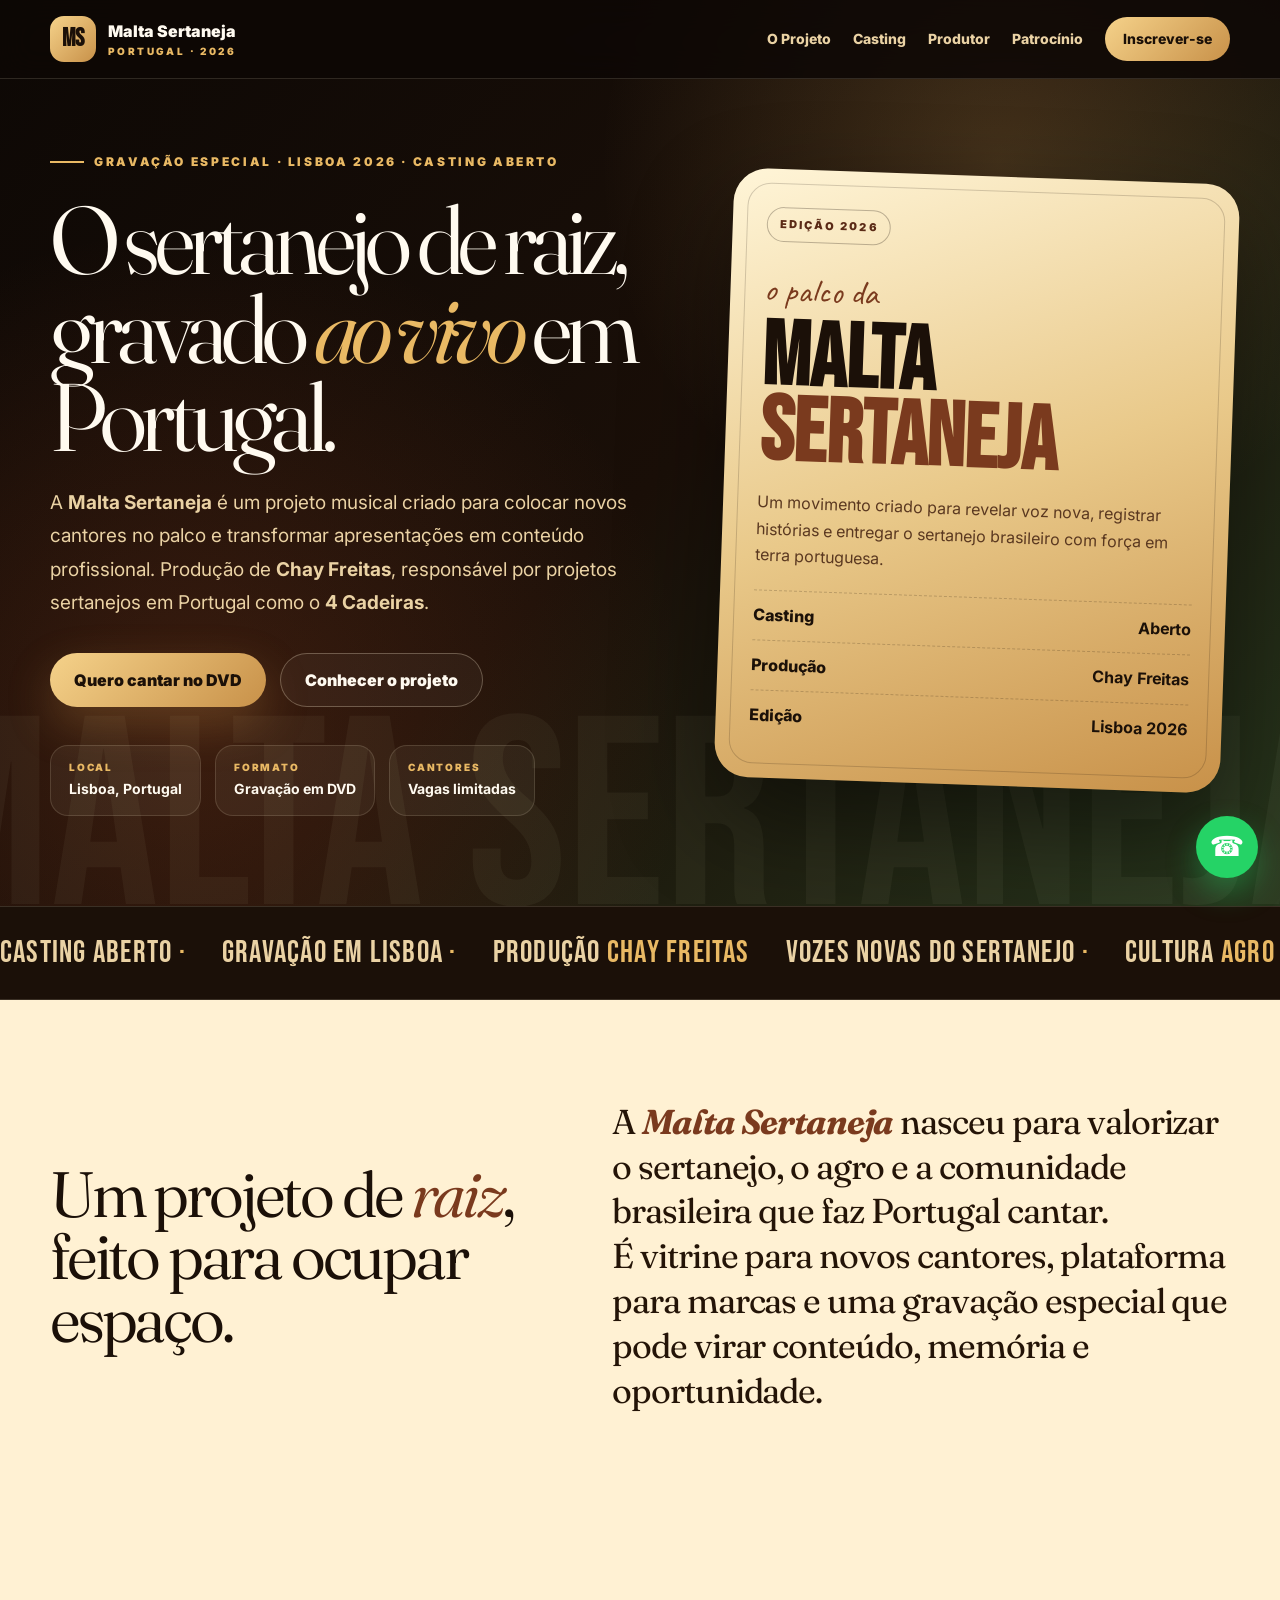
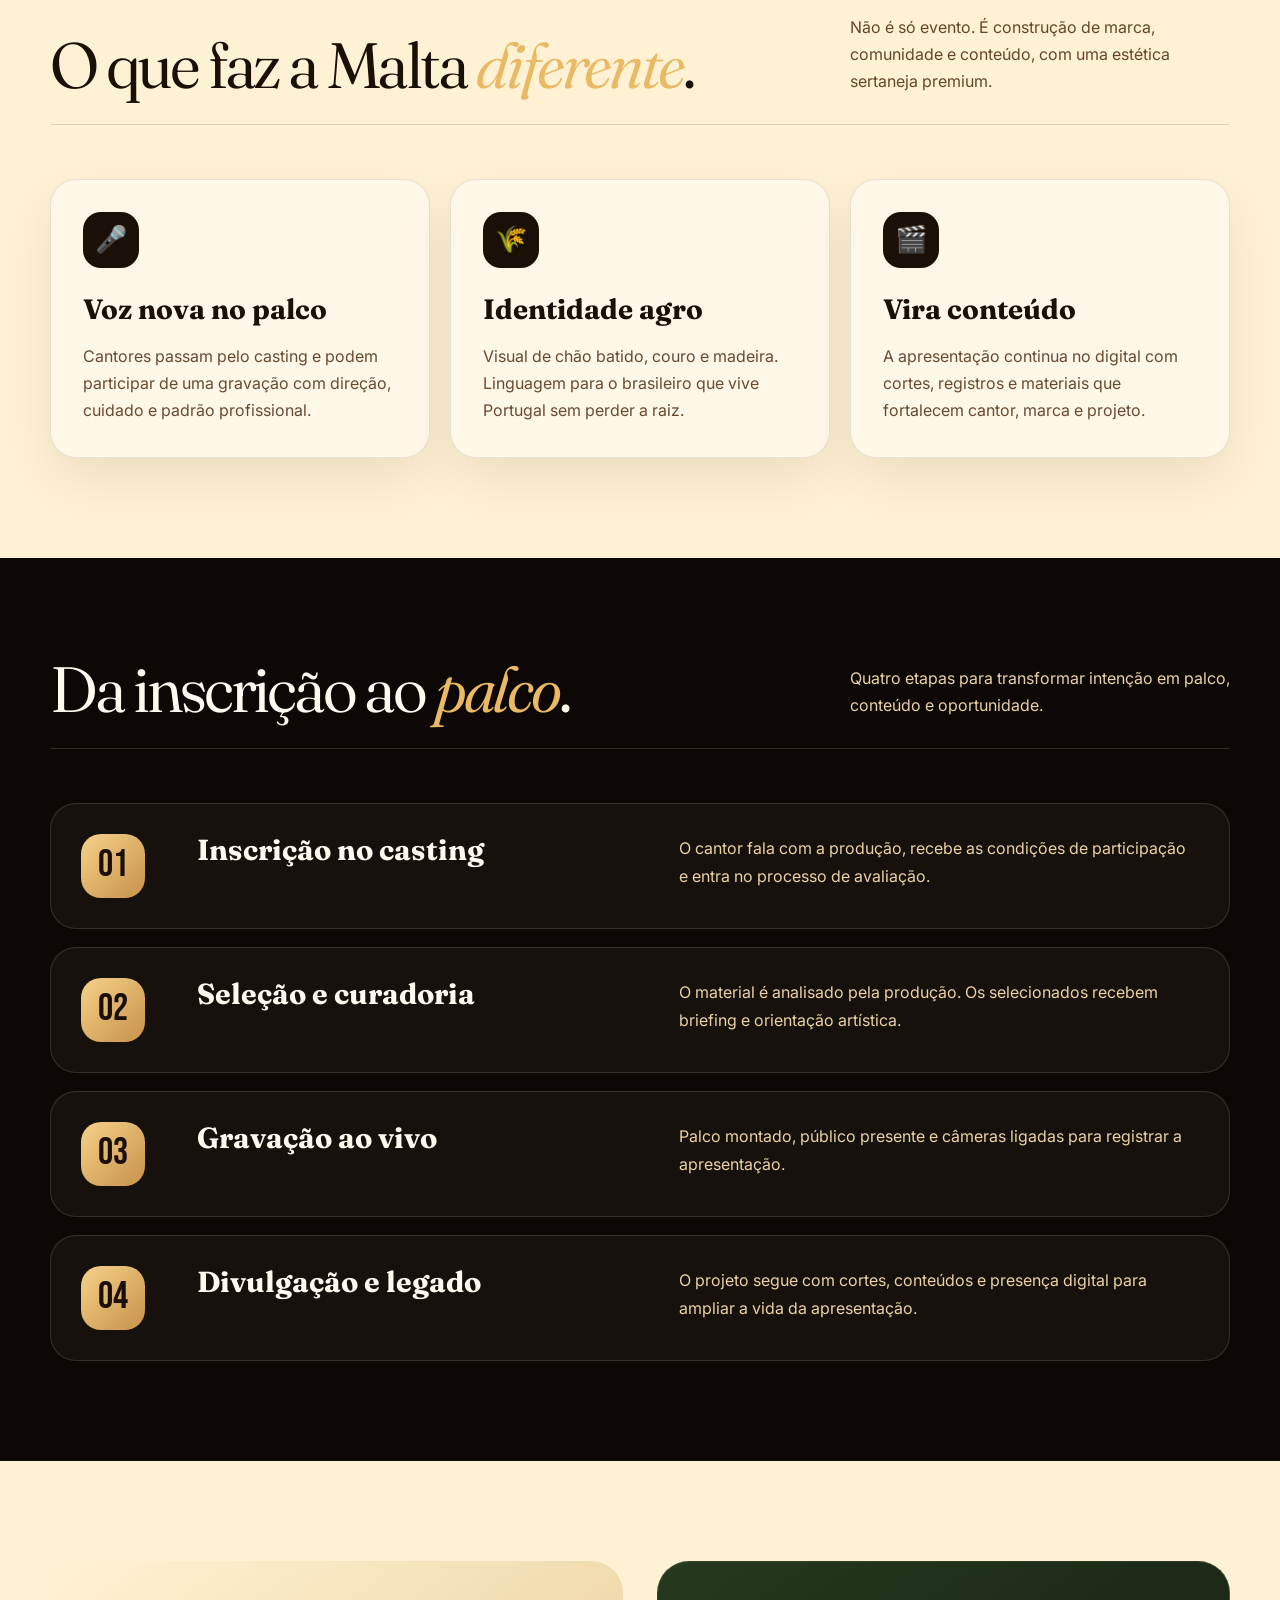
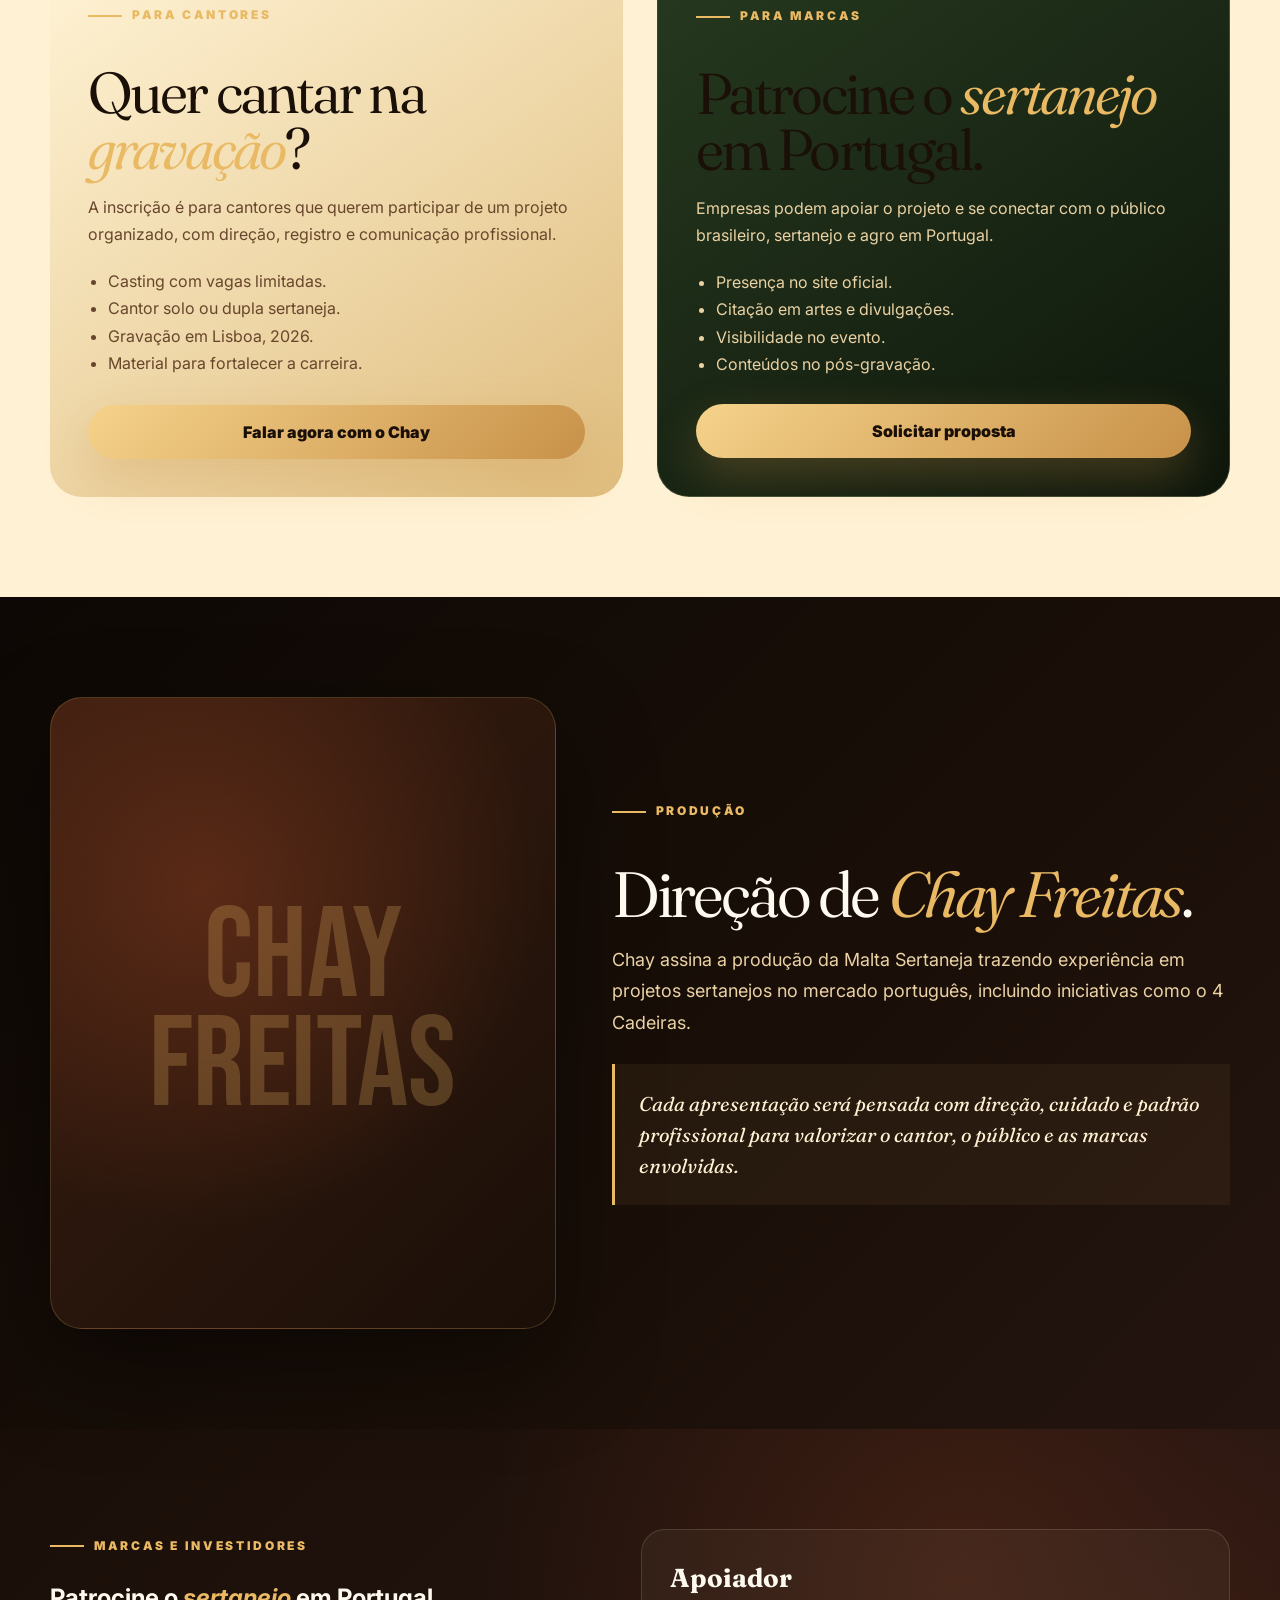
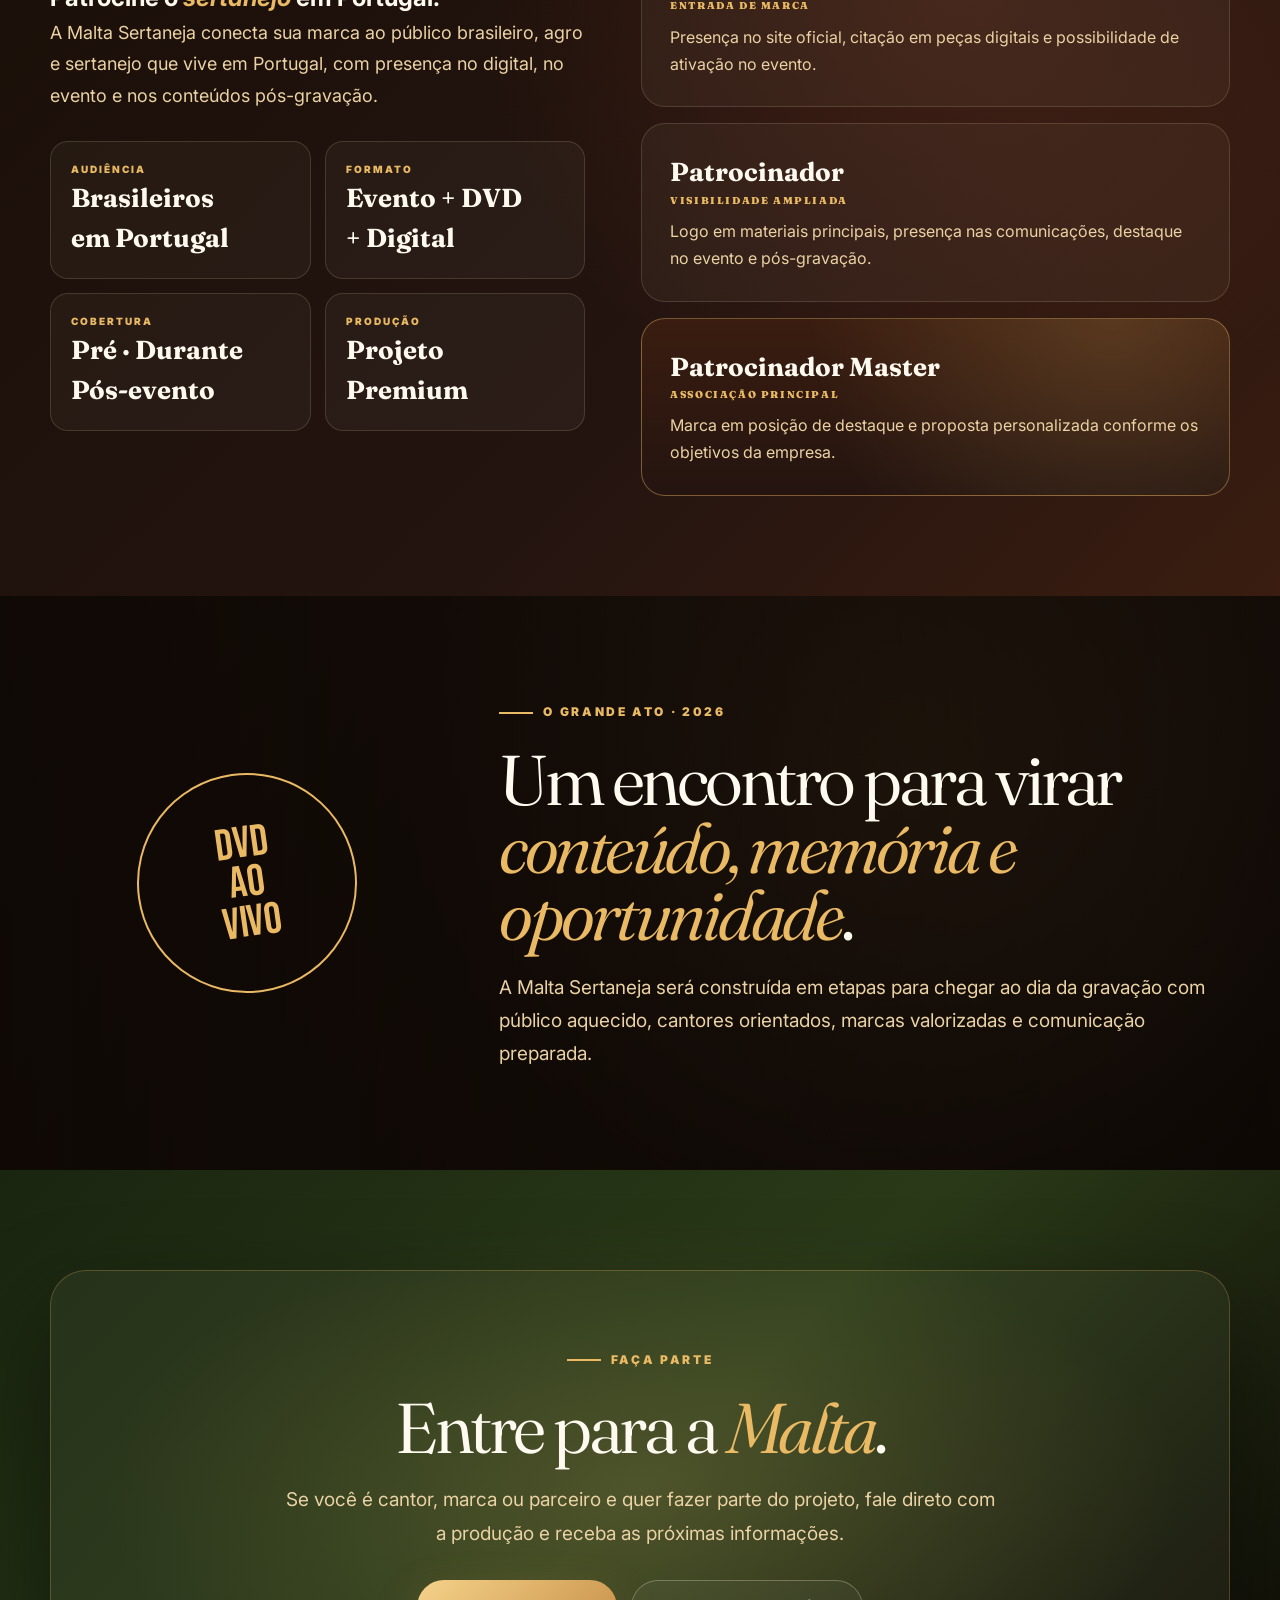
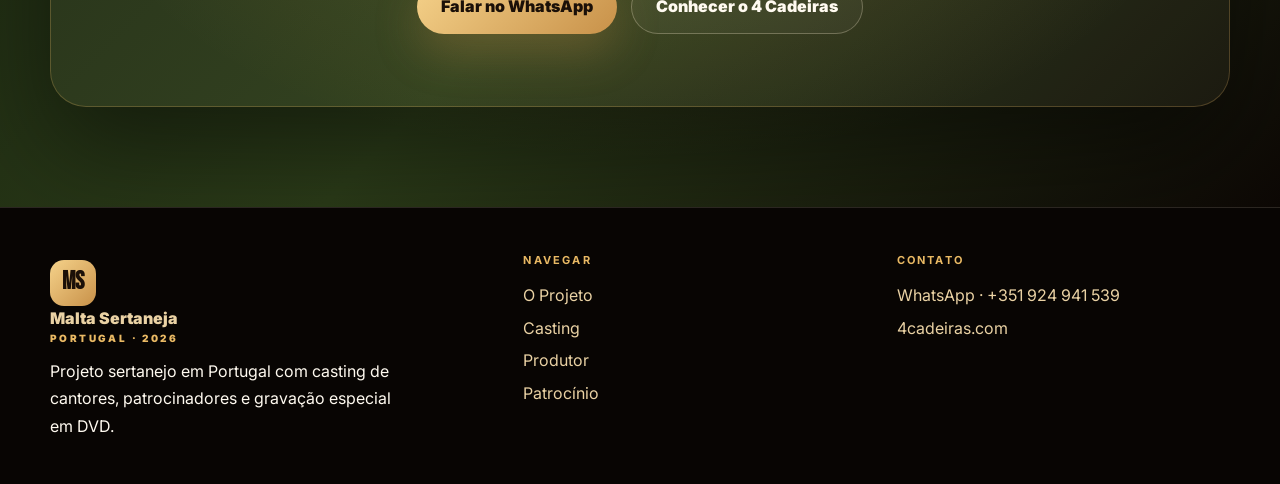
==== commit c845c9dd: "Fix homepage by inlining stable styles" ====
--- a/index.html
+++ b/index.html
@@ -1,34 +1 @@
-<!DOCTYPE html>
-<html lang="pt-BR">
-<head>
-<meta charset="UTF-8" />
-<meta name="viewport" content="width=device-width, initial-scale=1.0" />
-<title>Malta Sertaneja Portugal · Casting para DVD em Lisboa</title>
-<meta name="description" content="Malta Sertaneja Portugal: projeto sertanejo em Lisboa para revelar cantores, conectar patrocinadores e registrar uma gravação especial em DVD." />
-<meta property="og:title" content="Malta Sertaneja Portugal" />
-<meta property="og:description" content="Casting aberto para cantores sertanejos em Portugal. Gravação especial em DVD com produção de Chay Freitas." />
-<meta property="og:type" content="website" />
-<link rel="preconnect" href="https://fonts.googleapis.com">
-<link rel="preconnect" href="https://fonts.gstatic.com" crossorigin>
-<link href="https://fonts.googleapis.com/css2?family=Bebas+Neue&family=Caveat:wght@600;700&family=Fraunces:ital,opsz,wght@0,9..144,300..900;1,9..144,300..900&family=Inter:wght@400;500;600;700;800;900&display=swap" rel="stylesheet">
-<link rel="stylesheet" href="style.css" />
-</head>
-<body>
-<nav class="nav" id="nav"><div class="nav-inner"><a href="#" class="brand"><span class="brand-mark">MS</span><span class="brand-text"><strong>Malta Sertaneja</strong><small>Portugal · 2026</small></span></a><div class="nav-links"><a href="#projeto">O Projeto</a><a href="#cantores">Casting</a><a href="#produtor">Produtor</a><a href="#patrocinio">Patrocínio</a><a href="https://wa.me/351924941539?text=Ol%C3%A1%20Chay!%20Vim%20pelo%20site%20da%20Malta%20Sertaneja%20e%20quero%20me%20inscrever%20no%20casting." class="nav-cta" target="_blank" rel="noopener">Inscrever-se</a></div></div></nav>
-<main>
-<section class="hero"><div class="hero-bgtext">MALTA · SERTANEJA</div><div class="container hero-grid"><div class="hero-text reveal in"><span class="eyebrow"><span class="dot"></span>Gravação especial · Lisboa 2026 · Casting aberto</span><h1 class="hero-title">O sertanejo de raiz, gravado <em>ao vivo</em> em Portugal.</h1><p class="hero-copy">A <strong>Malta Sertaneja</strong> é um projeto musical criado para colocar novos cantores no palco e transformar apresentações em conteúdo profissional. Produção de <strong>Chay Freitas</strong>, responsável por projetos sertanejos em Portugal como o <strong>4 Cadeiras</strong>.</p><div class="actions"><a href="https://wa.me/351924941539?text=Ol%C3%A1%20Chay!%20Vim%20pelo%20site%20da%20Malta%20Sertaneja%20e%20quero%20me%20inscrever%20no%20casting." target="_blank" rel="noopener" class="btn btn-primary">Quero cantar no DVD</a><a href="#projeto" class="btn btn-secondary">Conhecer o projeto</a></div><div class="hero-meta"><div class="hero-meta-item"><span class="icon">📍</span><div><small>Local</small><strong>Lisboa, Portugal</strong></div></div><div class="hero-meta-item"><span class="icon">🎬</span><div><small>Formato</small><strong>Gravação em DVD</strong></div></div><div class="hero-meta-item"><span class="icon">🎤</span><div><small>Cantores</small><strong>Vagas limitadas</strong></div></div></div></div><aside class="hero-card reveal in delay-2"><span class="hc-stamp"><span class="dot"></span>Edição 2026</span><span class="hc-script">o palco da</span><h2 class="hc-title">Malta<span>Sertaneja</span></h2><p class="hc-desc">Um movimento criado para revelar voz nova, registrar histórias e entregar o sertanejo brasileiro com força em terra portuguesa.</p><div class="hc-list"><div class="hc-list-item"><span>Casting</span><b>Aberto</b></div><div class="hc-list-item"><span>Produção</span><b>Chay Freitas</b></div><div class="hc-list-item"><span>Edição</span><b>Lisboa 2026</b></div></div><div class="hc-seal">DVD<br><small>especial</small></div></aside></div></section>
-<div class="ticker"><div class="ticker-track"><span class="ticker-item">CASTING ABERTO <em>·</em></span><span class="ticker-sep"></span><span class="ticker-item">GRAVAÇÃO EM LISBOA <em>·</em></span><span class="ticker-sep"></span><span class="ticker-item">PRODUÇÃO <em>CHAY FREITAS</em></span><span class="ticker-sep"></span><span class="ticker-item">VOZES NOVAS DO SERTANEJO <em>·</em></span><span class="ticker-sep"></span><span class="ticker-item">CULTURA <em>AGRO</em> RAIZ</span><span class="ticker-sep"></span><span class="ticker-item">MARCAS QUE FAZEM HISTÓRIA <em>·</em></span><span class="ticker-sep"></span><span class="ticker-item">CASTING ABERTO <em>·</em></span><span class="ticker-sep"></span><span class="ticker-item">GRAVAÇÃO EM LISBOA <em>·</em></span><span class="ticker-sep"></span><span class="ticker-item">PRODUÇÃO <em>CHAY FREITAS</em></span><span class="ticker-sep"></span></div></div>
-<section id="projeto" class="light"><div class="container intro-layout"><div class="reveal"><span class="intro-eyebrow">O Projeto</span><h2 class="intro-title">Um projeto de <em>raiz</em>, feito para ocupar espaço.</h2></div><div class="intro-text reveal delay-1"><p>A <strong>Malta Sertaneja</strong> nasceu para valorizar o sertanejo, o agro e a comunidade brasileira que faz Portugal cantar.</p><p>É vitrine para novos cantores, plataforma para marcas e uma gravação especial que pode virar conteúdo, memória e oportunidade.</p></div></div></section>
-<section class="light"><div class="container"><div class="section-head reveal"><h2>O que faz a Malta <em>diferente</em>.</h2><p class="section-tag">Não é só evento. É construção de marca, comunidade e conteúdo, com uma estética sertaneja premium.</p></div><div class="cards"><article class="card reveal delay-1"><div class="card-icon">🎤</div><h3>Voz nova no palco</h3><p>Cantores passam pelo casting e podem participar de uma gravação com direção, cuidado e padrão profissional.</p></article><article class="card reveal delay-2"><div class="card-icon">🌾</div><h3>Identidade agro</h3><p>Visual de chão batido, couro e madeira. Linguagem para o brasileiro que vive Portugal sem perder a raiz.</p></article><article class="card reveal delay-3"><div class="card-icon">🎬</div><h3>Vira conteúdo</h3><p>A apresentação continua no digital com cortes, registros e materiais que fortalecem cantor, marca e projeto.</p></article></div></div></section>
-<section id="jornada" class="dark"><div class="container"><div class="section-head reveal"><h2>Da inscrição ao <em>palco</em>.</h2><p class="section-tag">Quatro etapas para transformar intenção em palco, conteúdo e oportunidade.</p></div><div class="timeline"><article class="step reveal"><div class="step-num">01</div><h3>Inscrição no casting</h3><p>O cantor fala diretamente com a produção, recebe as condições de participação e entra no processo de avaliação do projeto.</p></article><article class="step reveal delay-1"><div class="step-num">02</div><h3>Seleção e curadoria</h3><p>O material é analisado pela produção. Os selecionados recebem briefing, orientação artística e próximos passos.</p></article><article class="step reveal delay-2"><div class="step-num">03</div><h3>Gravação ao vivo</h3><p>Palco montado, público presente e câmeras ligadas para registrar a apresentação em uma experiência sertaneja especial.</p></article><article class="step reveal delay-3"><div class="step-num">04</div><h3>Divulgação e legado</h3><p>O projeto segue com cortes, conteúdos, registros e presença digital para ampliar a vida da apresentação.</p></article></div></div></section>
-<section id="cantores" class="inscricao"><div class="container insc-grid"><div class="insc-info reveal"><span class="eyebrow"><span class="dot"></span>Para Cantores · Casting Aberto</span><h2>Quer cantar na <em>gravação</em>?</h2><p>Antes de chamar no WhatsApp, entenda a proposta. A inscrição é para cantores que querem participar de um projeto organizado, com direção, registro e comunicação profissional.</p><div class="insc-list"><div class="insc-list-item"><span class="check">✓</span><div class="text"><strong>Casting com vagas limitadas</strong><span>A produção apresenta as condições de participação e orienta cada etapa diretamente pelo WhatsApp.</span></div></div><div class="insc-list-item"><span class="check">✓</span><div class="text"><strong>Cantor solo ou dupla sertaneja</strong><span>Sertanejo raiz, universitário, agronejo, modão ou romântico. Se canta sertanejo, pode se apresentar.</span></div></div><div class="insc-list-item"><span class="check">✓</span><div class="text"><strong>Gravação em Lisboa, 2026</strong><span>A organização informa cronograma, estrutura, orientações e detalhes logísticos aos selecionados.</span></div></div><div class="insc-list-item"><span class="check">✓</span><div class="text"><strong>Material para fortalecer a carreira</strong><span>Uma oportunidade de ter registro profissional, presença no projeto e conteúdo para trabalhar sua imagem.</span></div></div></div></div><aside class="insc-card reveal delay-2"><span class="insc-card-tag"><span class="dot"></span>Inscrição direta</span><h3>Pronto para entrar no <em>casting</em>?</h3><p class="cdesc">Clique abaixo e fale direto com Chay Freitas. A produção explica as condições, avalia o perfil e orienta os próximos passos para participar da Malta Sertaneja.</p><a href="https://wa.me/351924941539?text=Ol%C3%A1%20Chay!%20Vim%20pelo%20site%20da%20Malta%20Sertaneja%20e%20quero%20me%20inscrever%20no%20casting." target="_blank" rel="noopener" class="btn btn-primary">Falar agora com o Chay</a><p class="fine">Atendimento direto · WhatsApp <b>+351 924 941 539</b></p></aside></div></section>
-<section id="produtor" class="producer"><div class="container producer-grid"><div class="producer-photo reveal"><div class="silhouette">CHAY<span>FREITAS</span></div></div><div class="producer-info reveal delay-1"><span class="eyebrow"><span class="dot"></span>Produção</span><h2>Direção de <em>Chay Freitas</em>.</h2><p>Chay assina a produção da Malta Sertaneja trazendo experiência em projetos sertanejos no mercado português, incluindo iniciativas como o 4 Cadeiras.</p><div class="quote">Cada apresentação será pensada com direção, cuidado e padrão profissional para valorizar o cantor, o público e as marcas envolvidas.</div><div class="producer-credits"><div class="credit"><small>Referência</small><strong>4 Cadeiras</strong></div><div class="credit"><small>Projeto</small><strong>Malta</strong></div><div class="credit"><small>Base</small><strong>Lisboa</strong></div></div></div></div></section>
-<section id="patrocinio" class="investors"><div class="container inv-grid"><div class="inv-info reveal"><span class="eyebrow"><span class="dot"></span>Para Marcas e Investidores</span><h2>Patrocine o <em>sertanejo</em> em Portugal.</h2><p>A Malta Sertaneja conecta sua marca ao público brasileiro, agro e sertanejo que vive em Portugal, com presença no digital, no evento e nos conteúdos pós-gravação.</p><div class="inv-stats"><div class="inv-stat"><small>Audiência</small><strong>Brasileiros<br>em Portugal</strong></div><div class="inv-stat"><small>Formato</small><strong>Evento + DVD<br>+ Digital</strong></div><div class="inv-stat"><small>Cobertura</small><strong>Pré · Durante<br>Pós-evento</strong></div><div class="inv-stat"><small>Produção</small><strong>Projeto<br>Premium</strong></div></div><a href="https://wa.me/351924941539?text=Ol%C3%A1%20Chay!%20Vim%20pelo%20site%20da%20Malta%20Sertaneja%20e%20quero%20receber%20a%20proposta%20de%20patroc%C3%ADnio." target="_blank" rel="noopener" class="btn btn-primary">Solicitar proposta</a></div><div class="cotas"><div class="cota reveal delay-1"><div class="cota-head"><div class="cota-icon">🥉</div><h3>Apoiador<small>Entrada de marca</small></h3></div><p>Presença no site oficial, citação em peças digitais e possibilidade de ativação no evento. Indicado para negócios que querem começar próximos do projeto.</p></div><div class="cota reveal delay-2"><div class="cota-head"><div class="cota-icon">🥈</div><h3>Patrocinador<small>Visibilidade ampliada</small></h3></div><p>Logo em materiais principais, presença nas comunicações, destaque no evento e conteúdos de agradecimento no pós-gravação.</p></div><div class="cota featured reveal delay-3"><span class="cota-tag">Master</span><div class="cota-head"><div class="cota-icon">👑</div><h3>Patrocinador Master<small>Associação principal</small></h3></div><p>Marca em posição de destaque na comunicação do projeto, presença premium no evento e proposta personalizada conforme objetivos da empresa.</p></div></div></div></section>
-<section class="event-band"><div class="container event-content"><div class="stamp reveal">DVD<br>AO<br>VIVO</div><div class="reveal delay-1"><span class="eyebrow"><span class="dot"></span>O grande ato · 2026</span><h2>Um encontro para virar <em>conteúdo, memória e oportunidade</em>.</h2><p>A Malta Sertaneja será construída em etapas para chegar ao dia da gravação com público aquecido, cantores orientados, marcas valorizadas e uma comunicação preparada para transformar o palco em conteúdo.</p></div></div></section>
-<section id="contato" class="final-cta"><div class="container"><div class="contact-card reveal"><span class="eyebrow"><span class="dot"></span>Faça parte</span><h2>Entre para a <em>Malta</em>.</h2><p>Se você é cantor, marca ou parceiro e quer fazer parte do projeto, fale direto com a produção e receba as próximas informações.</p><div class="actions"><a href="https://wa.me/351924941539?text=Ol%C3%A1%20Chay!%20Vim%20pelo%20site%20da%20Malta%20Sertaneja%20e%20quero%20saber%20mais%20sobre%20o%20projeto." target="_blank" rel="noopener" class="btn btn-primary">Falar no WhatsApp</a><a class="btn btn-secondary" href="https://4cadeiras.com/" target="_blank" rel="noopener">Conhecer o 4 Cadeiras</a></div></div></div></section>
-</main>
-<footer><div class="container"><div class="footer-grid"><div class="footer-brand"><a href="#" class="brand"><span class="brand-mark">MS</span><span class="brand-text"><strong>Malta Sertaneja</strong><small>Portugal · 2026</small></span></a><p>Projeto sertanejo em Portugal com casting de cantores, patrocinadores e gravação especial em DVD.</p></div><div class="footer-col"><h4>Navegar</h4><a href="#projeto">O Projeto</a><a href="#cantores">Casting</a><a href="#produtor">Produtor</a><a href="#patrocinio">Patrocínio</a></div><div class="footer-col"><h4>Contato</h4><a href="https://wa.me/351924941539" target="_blank" rel="noopener">WhatsApp · +351 924 941 539</a><a href="https://4cadeiras.com/" target="_blank" rel="noopener">4cadeiras.com</a><a href="https://wa.me/351924941539?text=Ol%C3%A1%20Chay!%20Vim%20pelo%20site%20da%20Malta%20Sertaneja." target="_blank" rel="noopener">Falar com a produção</a></div></div><div class="footer-bottom"><span>© 2026 Malta Sertaneja Portugal</span><span>Produção <strong style="color:var(--gold2)">Chay Freitas</strong></span></div></div></footer>
-<a href="https://wa.me/351924941539?text=Ol%C3%A1%20Chay!%20Vim%20pelo%20site%20da%20Malta%20Sertaneja." target="_blank" rel="noopener" class="float-wa" aria-label="WhatsApp">☏</a>
-<script src="script.js"></script>
-</body>
-</html>+<!DOCTYPE html><html lang="pt-BR"><head><meta charset="UTF-8"><meta name="viewport" content="width=device-width,initial-scale=1.0"><title>Malta Sertaneja Portugal · Casting para DVD em Lisboa</title><meta name="description" content="Projeto sertanejo em Lisboa para revelar cantores, conectar patrocinadores e registrar uma gravação especial em DVD."><link rel="preconnect" href="https://fonts.googleapis.com"><link rel="preconnect" href="https://fonts.gstatic.com" crossorigin><link href="https://fonts.googleapis.com/css2?family=Bebas+Neue&family=Caveat:wght@700&family=Fraunces:ital,opsz,wght@0,9..144,300..900;1,9..144,300..900&family=Inter:wght@400;600;700;800;900&display=swap" rel="stylesheet"><style>:root{--bg:#0d0805;--bg2:#1a0f08;--brown:#3a1d10;--paper:#fff1d3;--paper2:#ead2a4;--muted:#c9a878;--gold:#c89149;--gold2:#e9b964;--gold3:#f5d28a;--cream:#fffaf0;--line:rgba(255,241,211,.14)}*{box-sizing:border-box;margin:0;padding:0}html{scroll-behavior:smooth}body{background:var(--bg);color:var(--cream);font-family:Inter,system-ui,sans-serif;line-height:1.55;overflow-x:hidden}a{color:inherit;text-decoration:none}.container{width:min(1180px,calc(100% - 34px));margin:0 auto}.nav{position:fixed;top:0;left:0;right:0;z-index:50;background:rgba(13,8,5,.86);backdrop-filter:blur(16px);border-bottom:1px solid var(--line)}.nav .container{min-height:78px;display:flex;align-items:center;justify-content:space-between;gap:22px}.brand{display:flex;align-items:center;gap:12px;font-weight:900}.mark{width:46px;height:46px;border-radius:14px;display:grid;place-items:center;background:linear-gradient(135deg,var(--gold3),var(--gold));color:#1b1008;font-family:Bebas Neue,sans-serif;font-size:25px}.brand small{display:block;color:var(--gold2);font-size:10px;letter-spacing:.24em;text-transform:uppercase}.links{display:flex;gap:22px;align-items:center;color:var(--paper2);font-weight:800;font-size:14px}.links a:hover{color:var(--gold2)}.navcta{padding:11px 18px;border-radius:999px;background:linear-gradient(135deg,var(--gold3),var(--gold));color:#1b1008!important}.hero{position:relative;min-height:100vh;padding:145px 0 90px;display:grid;align-items:center;overflow:hidden;background:radial-gradient(circle at 78% 18%,rgba(233,185,100,.20),transparent 32%),radial-gradient(circle at 15% 80%,rgba(166,74,37,.25),transparent 38%),linear-gradient(135deg,#0d0805,#1a0f08 52%,#26351c)}.hero:after{content:'MALTA SERTANEJA';position:absolute;right:-6vw;bottom:-2vw;font-family:Bebas Neue,sans-serif;font-size:clamp(100px,21vw,320px);line-height:.8;color:rgba(255,241,211,.045);white-space:nowrap}.grid{position:relative;z-index:2;display:grid;grid-template-columns:1.1fr .9fr;gap:56px;align-items:center}.eyebrow{display:inline-flex;align-items:center;gap:10px;margin-bottom:24px;color:var(--gold2);font-size:12px;letter-spacing:.22em;text-transform:uppercase;font-weight:900}.eyebrow:before{content:'';width:34px;height:2px;background:var(--gold2)}h1{font-family:Fraunces,serif;font-size:clamp(52px,7.5vw,112px);line-height:.92;letter-spacing:-.06em;font-weight:360;margin-bottom:26px}h1 em,h2 em{font-style:italic;color:var(--gold2)}.hero p{color:var(--paper2);font-size:19px;line-height:1.75;max-width:640px;margin-bottom:34px}.btns{display:flex;flex-wrap:wrap;gap:14px;margin:0 0 38px}.btn{display:inline-flex;align-items:center;justify-content:center;min-height:54px;padding:0 24px;border-radius:999px;font-weight:900;transition:.2s}.btn:hover{transform:translateY(-2px)}.primary{background:linear-gradient(135deg,var(--gold3),var(--gold));color:#1b1008;box-shadow:0 18px 45px rgba(200,145,73,.28)}.secondary{border:1px solid rgba(255,241,211,.28);background:rgba(255,255,255,.04);color:var(--cream)}.meta{display:flex;flex-wrap:wrap;gap:14px}.meta div{padding:14px 18px;border:1px solid var(--line);border-radius:18px;background:rgba(255,241,211,.055)}.meta span{display:block;color:var(--gold2);font-size:10px;letter-spacing:.18em;text-transform:uppercase;font-weight:900}.meta strong{font-size:14px}.poster{position:relative;padding:38px 34px;border-radius:34px;background:linear-gradient(160deg,#fff5d8,#e9c98a 50%,#c89149);color:#1b1008;box-shadow:0 40px 100px rgba(0,0,0,.45);transform:rotate(2deg);overflow:hidden}.poster:before{content:'';position:absolute;inset:14px;border:1px solid rgba(27,16,8,.18);border-radius:24px}.poster .stamp{display:inline-flex;padding:8px 12px;border:1px solid rgba(27,16,8,.28);border-radius:999px;font-size:11px;letter-spacing:.2em;text-transform:uppercase;font-weight:900;color:#5a2a16;margin-bottom:22px}.script{font-family:Caveat,cursive;font-size:34px;color:#7a3a1e}.poster h2{font-family:Bebas Neue,sans-serif;font-size:clamp(64px,7vw,104px);line-height:.84;margin:4px 0 18px}.poster h2 span{display:block;color:#7a3a1e}.poster p{color:#5a3820;font-size:16px;line-height:1.65;margin-bottom:22px}.poster li{list-style:none;display:flex;justify-content:space-between;gap:12px;padding:12px 0;border-top:1px dashed rgba(27,16,8,.2);font-weight:800}.ticker{overflow:hidden;padding:22px 0;border-top:1px solid var(--line);border-bottom:1px solid var(--line);background:#1b1008}.ticker div{display:flex;gap:36px;width:max-content;animation:mar 34s linear infinite}.ticker span{font-family:Bebas Neue,sans-serif;color:var(--paper2);font-size:31px;letter-spacing:.04em;white-space:nowrap}.ticker em{font-style:normal;color:var(--gold2)}@keyframes mar{to{transform:translateX(-50%)}}section{padding:100px 0}.light{background:var(--paper);color:#1b1008}.dark{background:#0d0805}.section-head{display:flex;justify-content:space-between;gap:34px;align-items:flex-end;margin-bottom:54px;padding-bottom:28px;border-bottom:1px solid var(--line)}.light .section-head{border-color:rgba(27,16,8,.14)}.section-head h2{font-family:Fraunces,serif;font-size:clamp(42px,5vw,78px);line-height:.97;letter-spacing:-.05em;font-weight:360}.section-head p{max-width:380px;color:var(--paper2);line-height:1.7}.light .section-head p{color:#65462c}.intro{display:grid;grid-template-columns:.9fr 1.1fr;gap:56px;align-items:center}.intro h2{font-family:Fraunces,serif;font-size:clamp(40px,5vw,76px);line-height:.98;letter-spacing:-.05em;font-weight:360}.intro h2 em{color:#7a3a1e}.intro .text{font-family:Fraunces,serif;font-size:clamp(23px,2.7vw,35px);line-height:1.3;letter-spacing:-.03em;color:#241407}.intro strong{color:#7a3a1e;font-style:italic}.cards{display:grid;grid-template-columns:repeat(3,1fr);gap:20px}.card{padding:32px;border-radius:26px;background:#fff8e8;border:1px solid rgba(27,16,8,.1);box-shadow:0 22px 55px rgba(27,16,8,.08)}.card .ico{width:56px;height:56px;border-radius:18px;display:grid;place-items:center;background:#1b1008;color:var(--gold2);font-size:26px;margin-bottom:20px}.card h3{font-family:Fraunces,serif;font-size:28px;margin-bottom:12px}.card p,.card li{color:#694a30;line-height:1.7}.timeline{display:grid;gap:18px}.step{display:grid;grid-template-columns:86px 1fr 1.15fr;gap:30px;padding:30px;border:1px solid var(--line);border-radius:26px;background:rgba(255,241,211,.04)}.num{width:64px;height:64px;border-radius:20px;display:grid;place-items:center;background:linear-gradient(135deg,var(--gold3),var(--gold));color:#1b1008;font-family:Bebas Neue,sans-serif;font-size:38px}.step h3{font-family:Fraunces,serif;font-size:29px;line-height:1.1}.step p{color:var(--paper2);line-height:1.75}.split{display:grid;grid-template-columns:1fr 1fr;gap:34px}.feature{padding:38px;border-radius:32px;min-height:500px;display:flex;flex-direction:column;justify-content:space-between}.feature h2{font-family:Fraunces,serif;font-size:clamp(40px,4.5vw,68px);line-height:.98;letter-spacing:-.05em;font-weight:360;margin:16px 0}.feature p,.feature li{line-height:1.7}.cantor{background:linear-gradient(145deg,#fff3d5,#dfbd7e);color:#1b1008}.cantor p,.cantor li{color:#68462c}.patro{background:linear-gradient(145deg,#26391f,#0e160b);border:1px solid var(--line)}.patro p,.patro li{color:var(--paper2)}.feature ul{padding-left:20px;margin:20px 0 26px}.producer{background:linear-gradient(135deg,#0d0805,#1a0f08 60%,#241410)}.producer-grid{display:grid;grid-template-columns:.9fr 1.1fr;gap:56px;align-items:center}.photo{aspect-ratio:4/5;border-radius:32px;background:radial-gradient(circle at 30% 30%,#5a2a16,transparent 60%),linear-gradient(135deg,#3a1d10,#1a0f08);border:1px solid rgba(233,185,100,.22);box-shadow:0 40px 100px rgba(0,0,0,.45);display:grid;place-items:center;text-align:center;font-family:Bebas Neue,sans-serif;font-size:clamp(72px,10vw,142px);line-height:.85;color:rgba(233,185,100,.25)}.producer h2{font-family:Fraunces,serif;font-size:clamp(40px,5vw,72px);line-height:.98;letter-spacing:-.05em;font-weight:360;margin:18px 0}.producer p{color:var(--paper2);font-size:18px;line-height:1.75}.quote{margin:26px 0;padding:24px;border-left:3px solid var(--gold2);background:rgba(233,185,100,.06);font-family:Fraunces,serif;font-style:italic;font-size:20px;color:var(--paper)}.invest{background:radial-gradient(circle at 75% 20%,rgba(166,74,37,.22),transparent 42%),linear-gradient(135deg,#1a0f08,#241410 60%,#3a1d10)}.invest-grid{display:grid;grid-template-columns:1fr 1.1fr;gap:56px;align-items:start}.stats{display:grid;grid-template-columns:1fr 1fr;gap:14px;margin:30px 0}.stat{padding:20px;border:1px solid var(--line);border-radius:18px;background:rgba(255,241,211,.04)}.stat small{display:block;color:var(--gold2);font-size:10px;letter-spacing:.2em;text-transform:uppercase;font-weight:900}.stat strong{font-family:Fraunces,serif;font-size:26px}.cotas{display:grid;gap:16px}.cota{padding:28px;border-radius:24px;border:1px solid var(--line);background:rgba(255,241,211,.045)}.cota.master{background:radial-gradient(circle at 80% 0%,rgba(233,185,100,.18),transparent 60%),linear-gradient(180deg,#3a1d10,#241410);border-color:rgba(233,185,100,.4)}.cota h3{font-family:Fraunces,serif;font-size:26px}.cota small{display:block;color:var(--gold2);letter-spacing:.16em;text-transform:uppercase;font-weight:900;font-size:10px;margin-bottom:10px}.cota p{color:var(--paper2);line-height:1.7}.event{background:linear-gradient(90deg,rgba(13,8,5,.94),rgba(13,8,5,.72)),radial-gradient(circle at 70% 30%,rgba(233,185,100,.25),transparent 50%),linear-gradient(135deg,#3a1d10,#0d0805)}.event-grid{display:grid;grid-template-columns:.7fr 1.3fr;gap:56px;align-items:center}.seal{width:220px;height:220px;border-radius:50%;display:grid;place-items:center;text-align:center;border:2px solid var(--gold2);color:var(--gold2);font-family:Bebas Neue,sans-serif;font-size:44px;line-height:.9;transform:rotate(-8deg);margin:auto}.event h2,.cta h2{font-family:Fraunces,serif;font-size:clamp(44px,5.5vw,84px);line-height:.96;letter-spacing:-.05em;font-weight:360;margin-bottom:22px}.event p,.cta p{color:var(--paper2);font-size:19px;line-height:1.75}.cta{background:radial-gradient(ellipse at center,rgba(233,185,100,.15),transparent 60%),linear-gradient(135deg,#1a2510,#2a3a18 50%,#0d0805)}.ctacard{text-align:center;padding:72px 34px;border-radius:36px;border:1px solid rgba(233,185,100,.25);background:rgba(255,241,211,.045);box-shadow:0 40px 100px rgba(0,0,0,.45)}.ctacard p{max-width:720px;margin:0 auto 30px}.ctacard .btns{justify-content:center;margin-bottom:0}footer{padding:44px 0;background:#080503;border-top:1px solid var(--line);color:var(--paper3)}.footer-grid{display:grid;grid-template-columns:1.3fr 1fr 1fr;gap:40px}.footer p{max-width:360px;margin-top:12px;line-height:1.7}.footer h4{color:var(--gold2);font-size:11px;letter-spacing:.2em;text-transform:uppercase;margin-bottom:14px}.footer a{display:block;margin:8px 0;color:var(--paper2)}.float{position:fixed;right:22px;bottom:22px;width:62px;height:62px;border-radius:50%;background:#25D366;color:#fff;z-index:40;display:grid;place-items:center;font-size:28px;box-shadow:0 14px 30px rgba(37,211,102,.35)}@media(max-width:920px){.links a:not(.navcta){display:none}.grid,.intro,.split,.producer-grid,.invest-grid,.event-grid{grid-template-columns:1fr}.cards{grid-template-columns:1fr 1fr}.step{grid-template-columns:1fr}.footer-grid{grid-template-columns:1fr}.poster{transform:none}.photo{max-width:480px;margin:0 auto}.section-head{display:block}.section-head p{margin-top:14px}.seal{margin:0}}@media(max-width:600px){.container{width:min(100% - 26px,1180px)}.brand small{display:none}.links{display:none}h1{font-size:53px}.hero{padding-top:118px}.cards,.stats{grid-template-columns:1fr}.btns{flex-direction:column}.btn{width:100%}.poster{padding:28px}.feature{min-height:auto;padding:28px}.ticker span{font-size:25px}.seal{width:175px;height:175px;font-size:34px}.float{width:56px;height:56px}}</style></head><body><nav class="nav"><div class="container"><a class="brand" href="#"><span class="mark">MS</span><span>Malta Sertaneja<small>Portugal · 2026</small></span></a><div class="links"><a href="#projeto">O Projeto</a><a href="#cantores">Casting</a><a href="#produtor">Produtor</a><a href="#patrocinio">Patrocínio</a><a class="navcta" target="_blank" href="https://wa.me/351924941539?text=Ol%C3%A1%20Chay!%20Vim%20pelo%20site%20da%20Malta%20Sertaneja%20e%20quero%20me%20inscrever%20no%20casting.">Inscrever-se</a></div></div></nav><main><section class="hero"><div class="container grid"><div><span class="eyebrow">Gravação especial · Lisboa 2026 · Casting aberto</span><h1>O sertanejo de raiz, gravado <em>ao vivo</em> em Portugal.</h1><p>A <strong>Malta Sertaneja</strong> é um projeto musical criado para colocar novos cantores no palco e transformar apresentações em conteúdo profissional. Produção de <strong>Chay Freitas</strong>, responsável por projetos sertanejos em Portugal como o <strong>4 Cadeiras</strong>.</p><div class="btns"><a class="btn primary" target="_blank" href="https://wa.me/351924941539?text=Ol%C3%A1%20Chay!%20Vim%20pelo%20site%20da%20Malta%20Sertaneja%20e%20quero%20me%20inscrever%20no%20casting.">Quero cantar no DVD</a><a class="btn secondary" href="#projeto">Conhecer o projeto</a></div><div class="meta"><div><span>Local</span><strong>Lisboa, Portugal</strong></div><div><span>Formato</span><strong>Gravação em DVD</strong></div><div><span>Cantores</span><strong>Vagas limitadas</strong></div></div></div><aside class="poster"><span class="stamp">Edição 2026</span><div class="script">o palco da</div><h2>Malta<span>Sertaneja</span></h2><p>Um movimento criado para revelar voz nova, registrar histórias e entregar o sertanejo brasileiro com força em terra portuguesa.</p><ul><li><span>Casting</span><b>Aberto</b></li><li><span>Produção</span><b>Chay Freitas</b></li><li><span>Edição</span><b>Lisboa 2026</b></li></ul></aside></div></section><div class="ticker"><div><span>CASTING ABERTO <em>·</em></span><span>GRAVAÇÃO EM LISBOA <em>·</em></span><span>PRODUÇÃO <em>CHAY FREITAS</em></span><span>VOZES NOVAS DO SERTANEJO <em>·</em></span><span>CULTURA <em>AGRO</em> RAIZ</span><span>CASTING ABERTO <em>·</em></span><span>GRAVAÇÃO EM LISBOA <em>·</em></span></div></div><section id="projeto" class="light"><div class="container intro"><h2>Um projeto de <em>raiz</em>, feito para ocupar espaço.</h2><div class="text"><p>A <strong>Malta Sertaneja</strong> nasceu para valorizar o sertanejo, o agro e a comunidade brasileira que faz Portugal cantar.</p><p>É vitrine para novos cantores, plataforma para marcas e uma gravação especial que pode virar conteúdo, memória e oportunidade.</p></div></div></section><section class="light"><div class="container"><div class="section-head"><h2>O que faz a Malta <em>diferente</em>.</h2><p>Não é só evento. É construção de marca, comunidade e conteúdo, com uma estética sertaneja premium.</p></div><div class="cards"><article class="card"><div class="ico">🎤</div><h3>Voz nova no palco</h3><p>Cantores passam pelo casting e podem participar de uma gravação com direção, cuidado e padrão profissional.</p></article><article class="card"><div class="ico">🌾</div><h3>Identidade agro</h3><p>Visual de chão batido, couro e madeira. Linguagem para o brasileiro que vive Portugal sem perder a raiz.</p></article><article class="card"><div class="ico">🎬</div><h3>Vira conteúdo</h3><p>A apresentação continua no digital com cortes, registros e materiais que fortalecem cantor, marca e projeto.</p></article></div></div></section><section class="dark"><div class="container"><div class="section-head"><h2>Da inscrição ao <em>palco</em>.</h2><p>Quatro etapas para transformar intenção em palco, conteúdo e oportunidade.</p></div><div class="timeline"><article class="step"><div class="num">01</div><h3>Inscrição no casting</h3><p>O cantor fala com a produção, recebe as condições de participação e entra no processo de avaliação.</p></article><article class="step"><div class="num">02</div><h3>Seleção e curadoria</h3><p>O material é analisado pela produção. Os selecionados recebem briefing e orientação artística.</p></article><article class="step"><div class="num">03</div><h3>Gravação ao vivo</h3><p>Palco montado, público presente e câmeras ligadas para registrar a apresentação.</p></article><article class="step"><div class="num">04</div><h3>Divulgação e legado</h3><p>O projeto segue com cortes, conteúdos e presença digital para ampliar a vida da apresentação.</p></article></div></div></section><section id="cantores" class="light"><div class="container split"><article class="feature cantor"><div><span class="eyebrow">Para cantores</span><h2>Quer cantar na <em>gravação</em>?</h2><p>A inscrição é para cantores que querem participar de um projeto organizado, com direção, registro e comunicação profissional.</p><ul><li>Casting com vagas limitadas.</li><li>Cantor solo ou dupla sertaneja.</li><li>Gravação em Lisboa, 2026.</li><li>Material para fortalecer a carreira.</li></ul></div><a class="btn primary" target="_blank" href="https://wa.me/351924941539?text=Ol%C3%A1%20Chay!%20Vim%20pelo%20site%20da%20Malta%20Sertaneja%20e%20quero%20me%20inscrever%20no%20casting.">Falar agora com o Chay</a></article><article id="patrocinio" class="feature patro"><div><span class="eyebrow">Para marcas</span><h2>Patrocine o <em>sertanejo</em> em Portugal.</h2><p>Empresas podem apoiar o projeto e se conectar com o público brasileiro, sertanejo e agro em Portugal.</p><ul><li>Presença no site oficial.</li><li>Citação em artes e divulgações.</li><li>Visibilidade no evento.</li><li>Conteúdos no pós-gravação.</li></ul></div><a class="btn primary" target="_blank" href="https://wa.me/351924941539?text=Ol%C3%A1%20Chay!%20Quero%20receber%20a%20proposta%20de%20patroc%C3%ADnio%20da%20Malta%20Sertaneja.">Solicitar proposta</a></article></div></section><section id="produtor" class="producer"><div class="container producer-grid"><div class="photo">CHAY<br>FREITAS</div><div><span class="eyebrow">Produção</span><h2>Direção de <em>Chay Freitas</em>.</h2><p>Chay assina a produção da Malta Sertaneja trazendo experiência em projetos sertanejos no mercado português, incluindo iniciativas como o 4 Cadeiras.</p><div class="quote">Cada apresentação será pensada com direção, cuidado e padrão profissional para valorizar o cantor, o público e as marcas envolvidas.</div></div></div></section><section class="invest"><div class="container invest-grid"><div><span class="eyebrow">Marcas e investidores</span><h2>Patrocine o <em>sertanejo</em> em Portugal.</h2><p style="color:var(--paper2);font-size:18px;line-height:1.75">A Malta Sertaneja conecta sua marca ao público brasileiro, agro e sertanejo que vive em Portugal, com presença no digital, no evento e nos conteúdos pós-gravação.</p><div class="stats"><div class="stat"><small>Audiência</small><strong>Brasileiros<br>em Portugal</strong></div><div class="stat"><small>Formato</small><strong>Evento + DVD<br>+ Digital</strong></div><div class="stat"><small>Cobertura</small><strong>Pré · Durante<br>Pós-evento</strong></div><div class="stat"><small>Produção</small><strong>Projeto<br>Premium</strong></div></div></div><div class="cotas"><div class="cota"><h3>Apoiador<small>Entrada de marca</small></h3><p>Presença no site oficial, citação em peças digitais e possibilidade de ativação no evento.</p></div><div class="cota"><h3>Patrocinador<small>Visibilidade ampliada</small></h3><p>Logo em materiais principais, presença nas comunicações, destaque no evento e pós-gravação.</p></div><div class="cota master"><h3>Patrocinador Master<small>Associação principal</small></h3><p>Marca em posição de destaque e proposta personalizada conforme os objetivos da empresa.</p></div></div></div></section><section class="event"><div class="container event-grid"><div class="seal">DVD<br>AO<br>VIVO</div><div><span class="eyebrow">O grande ato · 2026</span><h2>Um encontro para virar <em>conteúdo, memória e oportunidade</em>.</h2><p>A Malta Sertaneja será construída em etapas para chegar ao dia da gravação com público aquecido, cantores orientados, marcas valorizadas e comunicação preparada.</p></div></div></section><section id="contato" class="cta"><div class="container"><div class="ctacard"><span class="eyebrow">Faça parte</span><h2>Entre para a <em>Malta</em>.</h2><p>Se você é cantor, marca ou parceiro e quer fazer parte do projeto, fale direto com a produção e receba as próximas informações.</p><div class="btns"><a class="btn primary" target="_blank" href="https://wa.me/351924941539?text=Ol%C3%A1%20Chay!%20Vim%20pelo%20site%20da%20Malta%20Sertaneja.">Falar no WhatsApp</a><a class="btn secondary" target="_blank" href="https://4cadeiras.com/">Conhecer o 4 Cadeiras</a></div></div></div></section></main><footer><div class="container footer"><div class="footer-grid"><div><a class="brand" href="#"><span class="mark">MS</span><span>Malta Sertaneja<small>Portugal · 2026</small></span></a><p>Projeto sertanejo em Portugal com casting de cantores, patrocinadores e gravação especial em DVD.</p></div><div><h4>Navegar</h4><a href="#projeto">O Projeto</a><a href="#cantores">Casting</a><a href="#produtor">Produtor</a><a href="#patrocinio">Patrocínio</a></div><div><h4>Contato</h4><a target="_blank" href="https://wa.me/351924941539">WhatsApp · +351 924 941 539</a><a target="_blank" href="https://4cadeiras.com/">4cadeiras.com</a></div></div></div></footer><a class="float" target="_blank" href="https://wa.me/351924941539?text=Ol%C3%A1%20Chay!%20Vim%20pelo%20site%20da%20Malta%20Sertaneja.">☎</a></body></html>
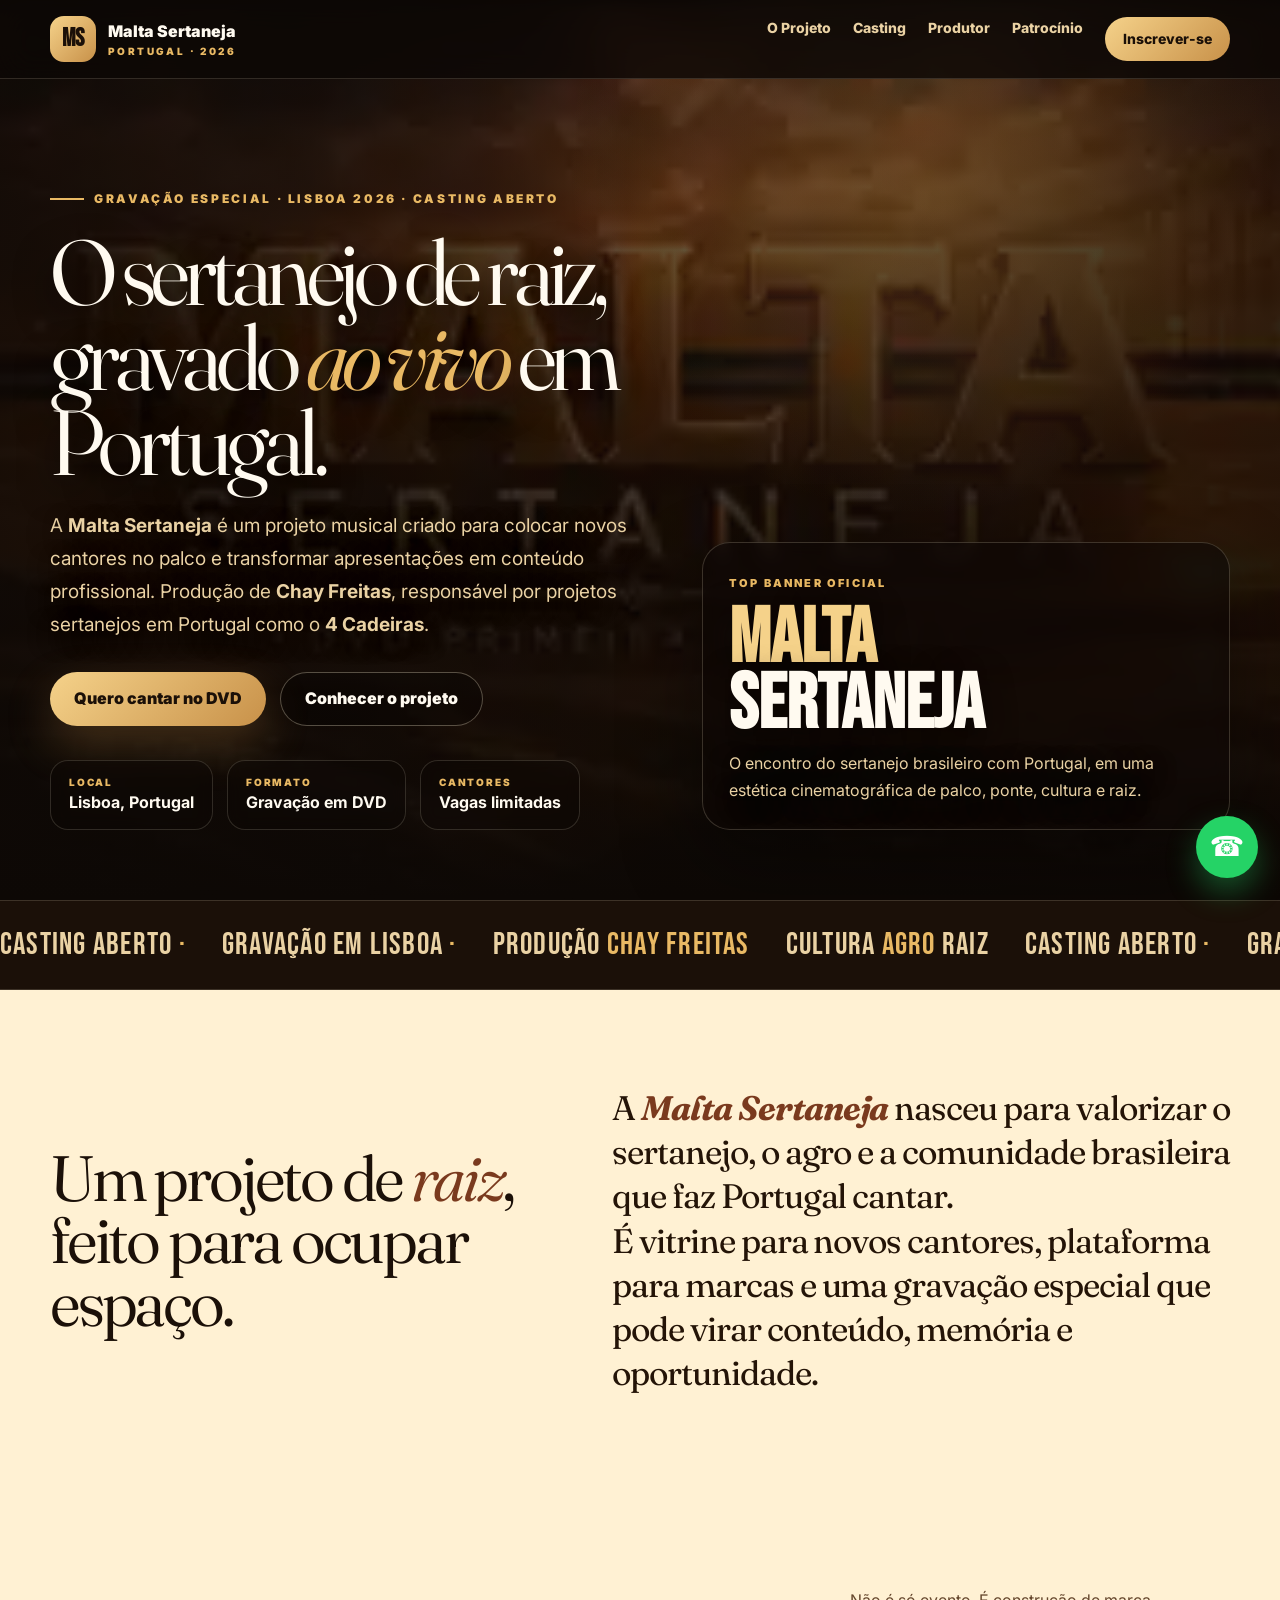
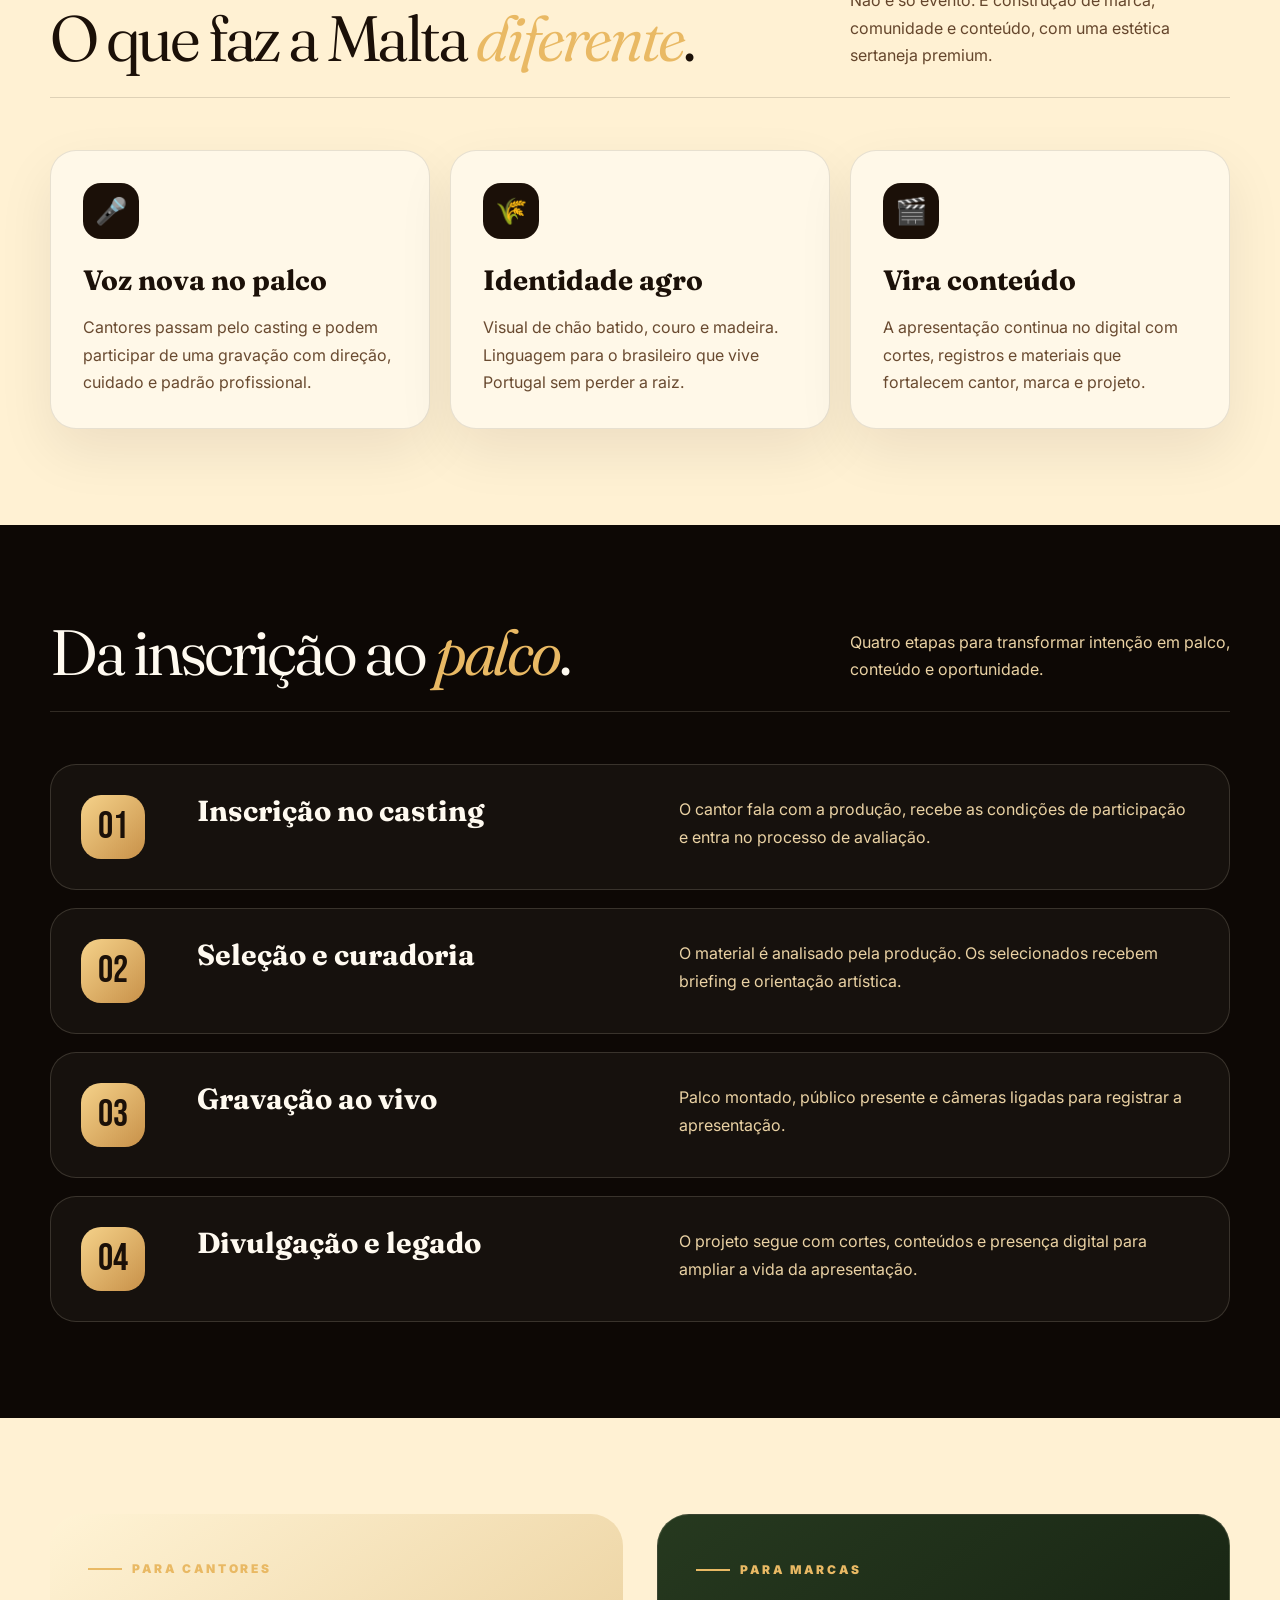
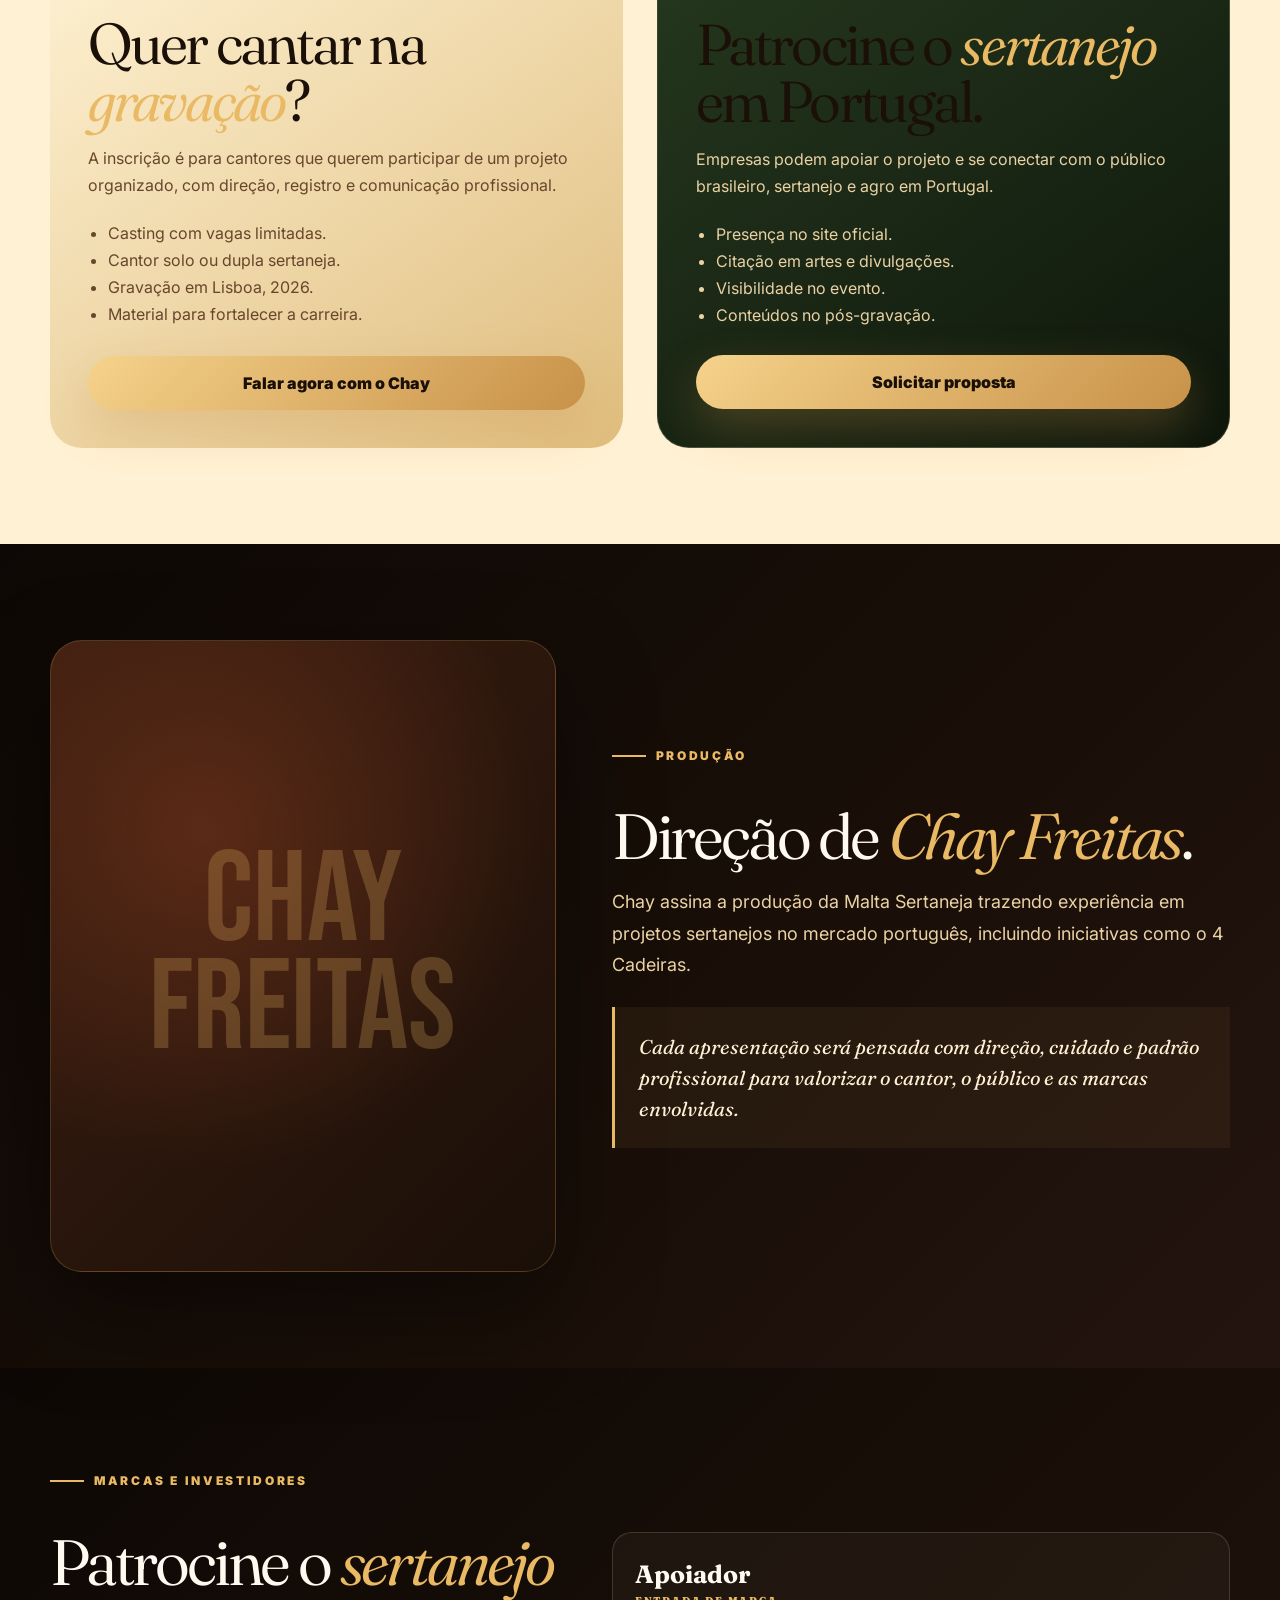
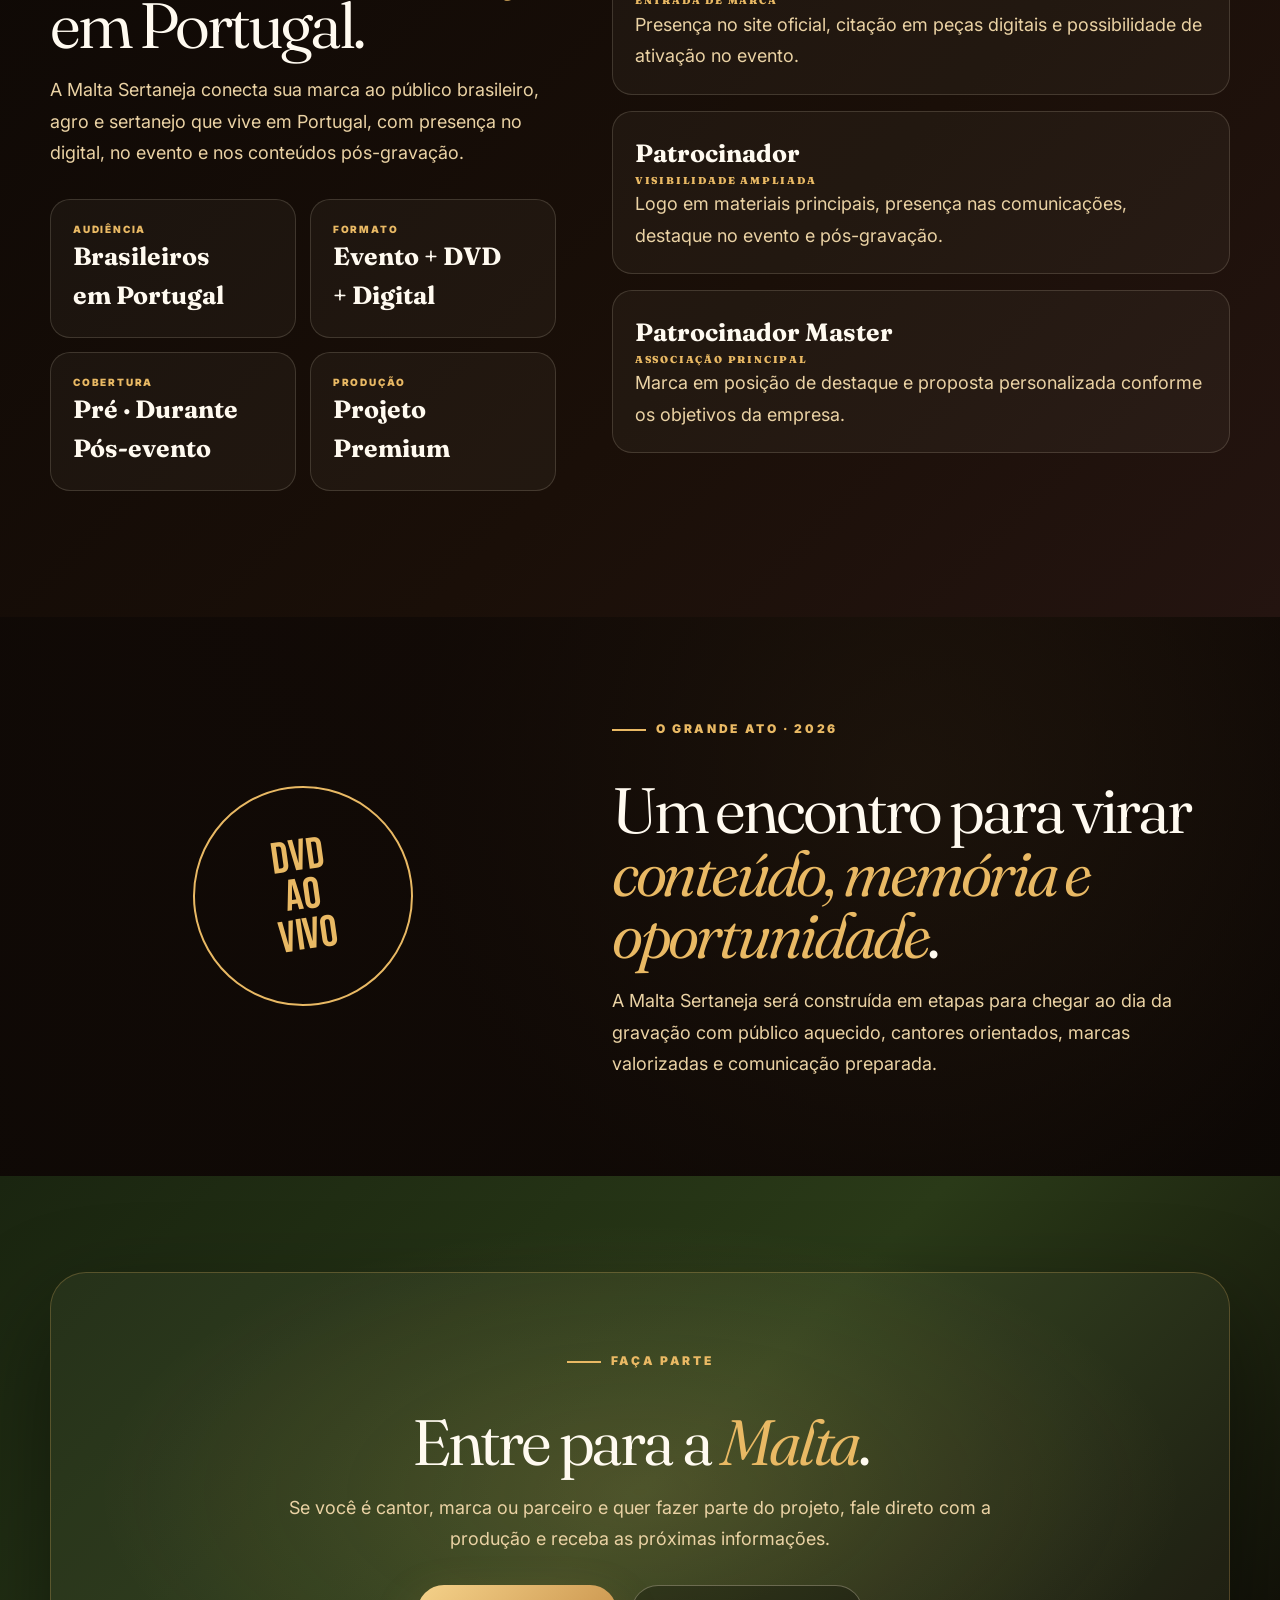
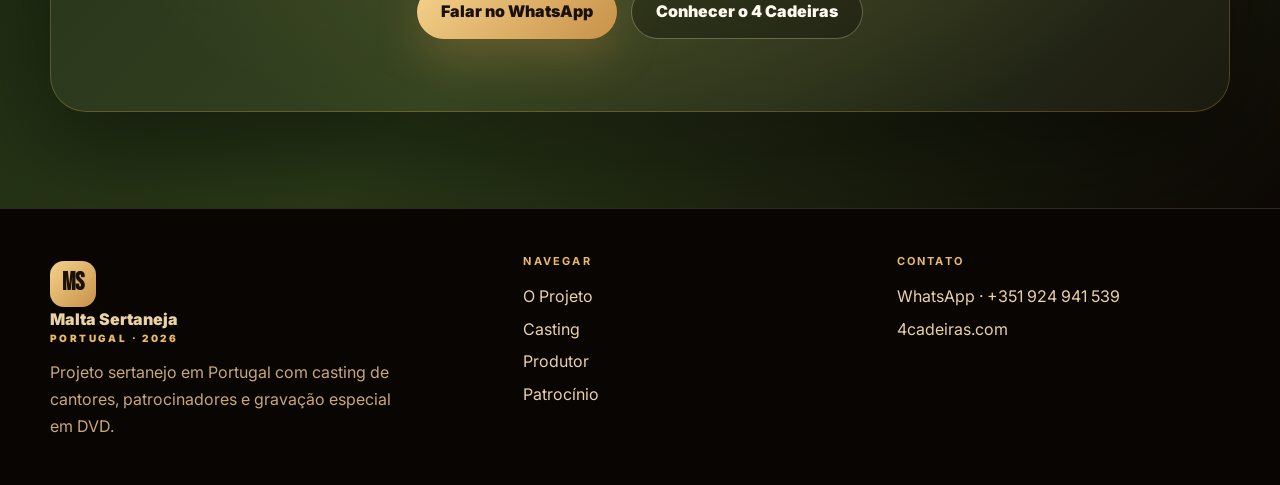
==== commit 87d4c9dc: "Add Malta banner image to homepage hero" ====
--- a/index.html
+++ b/index.html
@@ -1 +1 @@
-<!DOCTYPE html><html lang="pt-BR"><head><meta charset="UTF-8"><meta name="viewport" content="width=device-width,initial-scale=1.0"><title>Malta Sertaneja Portugal · Casting para DVD em Lisboa</title><meta name="description" content="Projeto sertanejo em Lisboa para revelar cantores, conectar patrocinadores e registrar uma gravação especial em DVD."><link rel="preconnect" href="https://fonts.googleapis.com"><link rel="preconnect" href="https://fonts.gstatic.com" crossorigin><link href="https://fonts.googleapis.com/css2?family=Bebas+Neue&family=Caveat:wght@700&family=Fraunces:ital,opsz,wght@0,9..144,300..900;1,9..144,300..900&family=Inter:wght@400;600;700;800;900&display=swap" rel="stylesheet"><style>:root{--bg:#0d0805;--bg2:#1a0f08;--brown:#3a1d10;--paper:#fff1d3;--paper2:#ead2a4;--muted:#c9a878;--gold:#c89149;--gold2:#e9b964;--gold3:#f5d28a;--cream:#fffaf0;--line:rgba(255,241,211,.14)}*{box-sizing:border-box;margin:0;padding:0}html{scroll-behavior:smooth}body{background:var(--bg);color:var(--cream);font-family:Inter,system-ui,sans-serif;line-height:1.55;overflow-x:hidden}a{color:inherit;text-decoration:none}.container{width:min(1180px,calc(100% - 34px));margin:0 auto}.nav{position:fixed;top:0;left:0;right:0;z-index:50;background:rgba(13,8,5,.86);backdrop-filter:blur(16px);border-bottom:1px solid var(--line)}.nav .container{min-height:78px;display:flex;align-items:center;justify-content:space-between;gap:22px}.brand{display:flex;align-items:center;gap:12px;font-weight:900}.mark{width:46px;height:46px;border-radius:14px;display:grid;place-items:center;background:linear-gradient(135deg,var(--gold3),var(--gold));color:#1b1008;font-family:Bebas Neue,sans-serif;font-size:25px}.brand small{display:block;color:var(--gold2);font-size:10px;letter-spacing:.24em;text-transform:uppercase}.links{display:flex;gap:22px;align-items:center;color:var(--paper2);font-weight:800;font-size:14px}.links a:hover{color:var(--gold2)}.navcta{padding:11px 18px;border-radius:999px;background:linear-gradient(135deg,var(--gold3),var(--gold));color:#1b1008!important}.hero{position:relative;min-height:100vh;padding:145px 0 90px;display:grid;align-items:center;overflow:hidden;background:radial-gradient(circle at 78% 18%,rgba(233,185,100,.20),transparent 32%),radial-gradient(circle at 15% 80%,rgba(166,74,37,.25),transparent 38%),linear-gradient(135deg,#0d0805,#1a0f08 52%,#26351c)}.hero:after{content:'MALTA SERTANEJA';position:absolute;right:-6vw;bottom:-2vw;font-family:Bebas Neue,sans-serif;font-size:clamp(100px,21vw,320px);line-height:.8;color:rgba(255,241,211,.045);white-space:nowrap}.grid{position:relative;z-index:2;display:grid;grid-template-columns:1.1fr .9fr;gap:56px;align-items:center}.eyebrow{display:inline-flex;align-items:center;gap:10px;margin-bottom:24px;color:var(--gold2);font-size:12px;letter-spacing:.22em;text-transform:uppercase;font-weight:900}.eyebrow:before{content:'';width:34px;height:2px;background:var(--gold2)}h1{font-family:Fraunces,serif;font-size:clamp(52px,7.5vw,112px);line-height:.92;letter-spacing:-.06em;font-weight:360;margin-bottom:26px}h1 em,h2 em{font-style:italic;color:var(--gold2)}.hero p{color:var(--paper2);font-size:19px;line-height:1.75;max-width:640px;margin-bottom:34px}.btns{display:flex;flex-wrap:wrap;gap:14px;margin:0 0 38px}.btn{display:inline-flex;align-items:center;justify-content:center;min-height:54px;padding:0 24px;border-radius:999px;font-weight:900;transition:.2s}.btn:hover{transform:translateY(-2px)}.primary{background:linear-gradient(135deg,var(--gold3),var(--gold));color:#1b1008;box-shadow:0 18px 45px rgba(200,145,73,.28)}.secondary{border:1px solid rgba(255,241,211,.28);background:rgba(255,255,255,.04);color:var(--cream)}.meta{display:flex;flex-wrap:wrap;gap:14px}.meta div{padding:14px 18px;border:1px solid var(--line);border-radius:18px;background:rgba(255,241,211,.055)}.meta span{display:block;color:var(--gold2);font-size:10px;letter-spacing:.18em;text-transform:uppercase;font-weight:900}.meta strong{font-size:14px}.poster{position:relative;padding:38px 34px;border-radius:34px;background:linear-gradient(160deg,#fff5d8,#e9c98a 50%,#c89149);color:#1b1008;box-shadow:0 40px 100px rgba(0,0,0,.45);transform:rotate(2deg);overflow:hidden}.poster:before{content:'';position:absolute;inset:14px;border:1px solid rgba(27,16,8,.18);border-radius:24px}.poster .stamp{display:inline-flex;padding:8px 12px;border:1px solid rgba(27,16,8,.28);border-radius:999px;font-size:11px;letter-spacing:.2em;text-transform:uppercase;font-weight:900;color:#5a2a16;margin-bottom:22px}.script{font-family:Caveat,cursive;font-size:34px;color:#7a3a1e}.poster h2{font-family:Bebas Neue,sans-serif;font-size:clamp(64px,7vw,104px);line-height:.84;margin:4px 0 18px}.poster h2 span{display:block;color:#7a3a1e}.poster p{color:#5a3820;font-size:16px;line-height:1.65;margin-bottom:22px}.poster li{list-style:none;display:flex;justify-content:space-between;gap:12px;padding:12px 0;border-top:1px dashed rgba(27,16,8,.2);font-weight:800}.ticker{overflow:hidden;padding:22px 0;border-top:1px solid var(--line);border-bottom:1px solid var(--line);background:#1b1008}.ticker div{display:flex;gap:36px;width:max-content;animation:mar 34s linear infinite}.ticker span{font-family:Bebas Neue,sans-serif;color:var(--paper2);font-size:31px;letter-spacing:.04em;white-space:nowrap}.ticker em{font-style:normal;color:var(--gold2)}@keyframes mar{to{transform:translateX(-50%)}}section{padding:100px 0}.light{background:var(--paper);color:#1b1008}.dark{background:#0d0805}.section-head{display:flex;justify-content:space-between;gap:34px;align-items:flex-end;margin-bottom:54px;padding-bottom:28px;border-bottom:1px solid var(--line)}.light .section-head{border-color:rgba(27,16,8,.14)}.section-head h2{font-family:Fraunces,serif;font-size:clamp(42px,5vw,78px);line-height:.97;letter-spacing:-.05em;font-weight:360}.section-head p{max-width:380px;color:var(--paper2);line-height:1.7}.light .section-head p{color:#65462c}.intro{display:grid;grid-template-columns:.9fr 1.1fr;gap:56px;align-items:center}.intro h2{font-family:Fraunces,serif;font-size:clamp(40px,5vw,76px);line-height:.98;letter-spacing:-.05em;font-weight:360}.intro h2 em{color:#7a3a1e}.intro .text{font-family:Fraunces,serif;font-size:clamp(23px,2.7vw,35px);line-height:1.3;letter-spacing:-.03em;color:#241407}.intro strong{color:#7a3a1e;font-style:italic}.cards{display:grid;grid-template-columns:repeat(3,1fr);gap:20px}.card{padding:32px;border-radius:26px;background:#fff8e8;border:1px solid rgba(27,16,8,.1);box-shadow:0 22px 55px rgba(27,16,8,.08)}.card .ico{width:56px;height:56px;border-radius:18px;display:grid;place-items:center;background:#1b1008;color:var(--gold2);font-size:26px;margin-bottom:20px}.card h3{font-family:Fraunces,serif;font-size:28px;margin-bottom:12px}.card p,.card li{color:#694a30;line-height:1.7}.timeline{display:grid;gap:18px}.step{display:grid;grid-template-columns:86px 1fr 1.15fr;gap:30px;padding:30px;border:1px solid var(--line);border-radius:26px;background:rgba(255,241,211,.04)}.num{width:64px;height:64px;border-radius:20px;display:grid;place-items:center;background:linear-gradient(135deg,var(--gold3),var(--gold));color:#1b1008;font-family:Bebas Neue,sans-serif;font-size:38px}.step h3{font-family:Fraunces,serif;font-size:29px;line-height:1.1}.step p{color:var(--paper2);line-height:1.75}.split{display:grid;grid-template-columns:1fr 1fr;gap:34px}.feature{padding:38px;border-radius:32px;min-height:500px;display:flex;flex-direction:column;justify-content:space-between}.feature h2{font-family:Fraunces,serif;font-size:clamp(40px,4.5vw,68px);line-height:.98;letter-spacing:-.05em;font-weight:360;margin:16px 0}.feature p,.feature li{line-height:1.7}.cantor{background:linear-gradient(145deg,#fff3d5,#dfbd7e);color:#1b1008}.cantor p,.cantor li{color:#68462c}.patro{background:linear-gradient(145deg,#26391f,#0e160b);border:1px solid var(--line)}.patro p,.patro li{color:var(--paper2)}.feature ul{padding-left:20px;margin:20px 0 26px}.producer{background:linear-gradient(135deg,#0d0805,#1a0f08 60%,#241410)}.producer-grid{display:grid;grid-template-columns:.9fr 1.1fr;gap:56px;align-items:center}.photo{aspect-ratio:4/5;border-radius:32px;background:radial-gradient(circle at 30% 30%,#5a2a16,transparent 60%),linear-gradient(135deg,#3a1d10,#1a0f08);border:1px solid rgba(233,185,100,.22);box-shadow:0 40px 100px rgba(0,0,0,.45);display:grid;place-items:center;text-align:center;font-family:Bebas Neue,sans-serif;font-size:clamp(72px,10vw,142px);line-height:.85;color:rgba(233,185,100,.25)}.producer h2{font-family:Fraunces,serif;font-size:clamp(40px,5vw,72px);line-height:.98;letter-spacing:-.05em;font-weight:360;margin:18px 0}.producer p{color:var(--paper2);font-size:18px;line-height:1.75}.quote{margin:26px 0;padding:24px;border-left:3px solid var(--gold2);background:rgba(233,185,100,.06);font-family:Fraunces,serif;font-style:italic;font-size:20px;color:var(--paper)}.invest{background:radial-gradient(circle at 75% 20%,rgba(166,74,37,.22),transparent 42%),linear-gradient(135deg,#1a0f08,#241410 60%,#3a1d10)}.invest-grid{display:grid;grid-template-columns:1fr 1.1fr;gap:56px;align-items:start}.stats{display:grid;grid-template-columns:1fr 1fr;gap:14px;margin:30px 0}.stat{padding:20px;border:1px solid var(--line);border-radius:18px;background:rgba(255,241,211,.04)}.stat small{display:block;color:var(--gold2);font-size:10px;letter-spacing:.2em;text-transform:uppercase;font-weight:900}.stat strong{font-family:Fraunces,serif;font-size:26px}.cotas{display:grid;gap:16px}.cota{padding:28px;border-radius:24px;border:1px solid var(--line);background:rgba(255,241,211,.045)}.cota.master{background:radial-gradient(circle at 80% 0%,rgba(233,185,100,.18),transparent 60%),linear-gradient(180deg,#3a1d10,#241410);border-color:rgba(233,185,100,.4)}.cota h3{font-family:Fraunces,serif;font-size:26px}.cota small{display:block;color:var(--gold2);letter-spacing:.16em;text-transform:uppercase;font-weight:900;font-size:10px;margin-bottom:10px}.cota p{color:var(--paper2);line-height:1.7}.event{background:linear-gradient(90deg,rgba(13,8,5,.94),rgba(13,8,5,.72)),radial-gradient(circle at 70% 30%,rgba(233,185,100,.25),transparent 50%),linear-gradient(135deg,#3a1d10,#0d0805)}.event-grid{display:grid;grid-template-columns:.7fr 1.3fr;gap:56px;align-items:center}.seal{width:220px;height:220px;border-radius:50%;display:grid;place-items:center;text-align:center;border:2px solid var(--gold2);color:var(--gold2);font-family:Bebas Neue,sans-serif;font-size:44px;line-height:.9;transform:rotate(-8deg);margin:auto}.event h2,.cta h2{font-family:Fraunces,serif;font-size:clamp(44px,5.5vw,84px);line-height:.96;letter-spacing:-.05em;font-weight:360;margin-bottom:22px}.event p,.cta p{color:var(--paper2);font-size:19px;line-height:1.75}.cta{background:radial-gradient(ellipse at center,rgba(233,185,100,.15),transparent 60%),linear-gradient(135deg,#1a2510,#2a3a18 50%,#0d0805)}.ctacard{text-align:center;padding:72px 34px;border-radius:36px;border:1px solid rgba(233,185,100,.25);background:rgba(255,241,211,.045);box-shadow:0 40px 100px rgba(0,0,0,.45)}.ctacard p{max-width:720px;margin:0 auto 30px}.ctacard .btns{justify-content:center;margin-bottom:0}footer{padding:44px 0;background:#080503;border-top:1px solid var(--line);color:var(--paper3)}.footer-grid{display:grid;grid-template-columns:1.3fr 1fr 1fr;gap:40px}.footer p{max-width:360px;margin-top:12px;line-height:1.7}.footer h4{color:var(--gold2);font-size:11px;letter-spacing:.2em;text-transform:uppercase;margin-bottom:14px}.footer a{display:block;margin:8px 0;color:var(--paper2)}.float{position:fixed;right:22px;bottom:22px;width:62px;height:62px;border-radius:50%;background:#25D366;color:#fff;z-index:40;display:grid;place-items:center;font-size:28px;box-shadow:0 14px 30px rgba(37,211,102,.35)}@media(max-width:920px){.links a:not(.navcta){display:none}.grid,.intro,.split,.producer-grid,.invest-grid,.event-grid{grid-template-columns:1fr}.cards{grid-template-columns:1fr 1fr}.step{grid-template-columns:1fr}.footer-grid{grid-template-columns:1fr}.poster{transform:none}.photo{max-width:480px;margin:0 auto}.section-head{display:block}.section-head p{margin-top:14px}.seal{margin:0}}@media(max-width:600px){.container{width:min(100% - 26px,1180px)}.brand small{display:none}.links{display:none}h1{font-size:53px}.hero{padding-top:118px}.cards,.stats{grid-template-columns:1fr}.btns{flex-direction:column}.btn{width:100%}.poster{padding:28px}.feature{min-height:auto;padding:28px}.ticker span{font-size:25px}.seal{width:175px;height:175px;font-size:34px}.float{width:56px;height:56px}}</style></head><body><nav class="nav"><div class="container"><a class="brand" href="#"><span class="mark">MS</span><span>Malta Sertaneja<small>Portugal · 2026</small></span></a><div class="links"><a href="#projeto">O Projeto</a><a href="#cantores">Casting</a><a href="#produtor">Produtor</a><a href="#patrocinio">Patrocínio</a><a class="navcta" target="_blank" href="https://wa.me/351924941539?text=Ol%C3%A1%20Chay!%20Vim%20pelo%20site%20da%20Malta%20Sertaneja%20e%20quero%20me%20inscrever%20no%20casting.">Inscrever-se</a></div></div></nav><main><section class="hero"><div class="container grid"><div><span class="eyebrow">Gravação especial · Lisboa 2026 · Casting aberto</span><h1>O sertanejo de raiz, gravado <em>ao vivo</em> em Portugal.</h1><p>A <strong>Malta Sertaneja</strong> é um projeto musical criado para colocar novos cantores no palco e transformar apresentações em conteúdo profissional. Produção de <strong>Chay Freitas</strong>, responsável por projetos sertanejos em Portugal como o <strong>4 Cadeiras</strong>.</p><div class="btns"><a class="btn primary" target="_blank" href="https://wa.me/351924941539?text=Ol%C3%A1%20Chay!%20Vim%20pelo%20site%20da%20Malta%20Sertaneja%20e%20quero%20me%20inscrever%20no%20casting.">Quero cantar no DVD</a><a class="btn secondary" href="#projeto">Conhecer o projeto</a></div><div class="meta"><div><span>Local</span><strong>Lisboa, Portugal</strong></div><div><span>Formato</span><strong>Gravação em DVD</strong></div><div><span>Cantores</span><strong>Vagas limitadas</strong></div></div></div><aside class="poster"><span class="stamp">Edição 2026</span><div class="script">o palco da</div><h2>Malta<span>Sertaneja</span></h2><p>Um movimento criado para revelar voz nova, registrar histórias e entregar o sertanejo brasileiro com força em terra portuguesa.</p><ul><li><span>Casting</span><b>Aberto</b></li><li><span>Produção</span><b>Chay Freitas</b></li><li><span>Edição</span><b>Lisboa 2026</b></li></ul></aside></div></section><div class="ticker"><div><span>CASTING ABERTO <em>·</em></span><span>GRAVAÇÃO EM LISBOA <em>·</em></span><span>PRODUÇÃO <em>CHAY FREITAS</em></span><span>VOZES NOVAS DO SERTANEJO <em>·</em></span><span>CULTURA <em>AGRO</em> RAIZ</span><span>CASTING ABERTO <em>·</em></span><span>GRAVAÇÃO EM LISBOA <em>·</em></span></div></div><section id="projeto" class="light"><div class="container intro"><h2>Um projeto de <em>raiz</em>, feito para ocupar espaço.</h2><div class="text"><p>A <strong>Malta Sertaneja</strong> nasceu para valorizar o sertanejo, o agro e a comunidade brasileira que faz Portugal cantar.</p><p>É vitrine para novos cantores, plataforma para marcas e uma gravação especial que pode virar conteúdo, memória e oportunidade.</p></div></div></section><section class="light"><div class="container"><div class="section-head"><h2>O que faz a Malta <em>diferente</em>.</h2><p>Não é só evento. É construção de marca, comunidade e conteúdo, com uma estética sertaneja premium.</p></div><div class="cards"><article class="card"><div class="ico">🎤</div><h3>Voz nova no palco</h3><p>Cantores passam pelo casting e podem participar de uma gravação com direção, cuidado e padrão profissional.</p></article><article class="card"><div class="ico">🌾</div><h3>Identidade agro</h3><p>Visual de chão batido, couro e madeira. Linguagem para o brasileiro que vive Portugal sem perder a raiz.</p></article><article class="card"><div class="ico">🎬</div><h3>Vira conteúdo</h3><p>A apresentação continua no digital com cortes, registros e materiais que fortalecem cantor, marca e projeto.</p></article></div></div></section><section class="dark"><div class="container"><div class="section-head"><h2>Da inscrição ao <em>palco</em>.</h2><p>Quatro etapas para transformar intenção em palco, conteúdo e oportunidade.</p></div><div class="timeline"><article class="step"><div class="num">01</div><h3>Inscrição no casting</h3><p>O cantor fala com a produção, recebe as condições de participação e entra no processo de avaliação.</p></article><article class="step"><div class="num">02</div><h3>Seleção e curadoria</h3><p>O material é analisado pela produção. Os selecionados recebem briefing e orientação artística.</p></article><article class="step"><div class="num">03</div><h3>Gravação ao vivo</h3><p>Palco montado, público presente e câmeras ligadas para registrar a apresentação.</p></article><article class="step"><div class="num">04</div><h3>Divulgação e legado</h3><p>O projeto segue com cortes, conteúdos e presença digital para ampliar a vida da apresentação.</p></article></div></div></section><section id="cantores" class="light"><div class="container split"><article class="feature cantor"><div><span class="eyebrow">Para cantores</span><h2>Quer cantar na <em>gravação</em>?</h2><p>A inscrição é para cantores que querem participar de um projeto organizado, com direção, registro e comunicação profissional.</p><ul><li>Casting com vagas limitadas.</li><li>Cantor solo ou dupla sertaneja.</li><li>Gravação em Lisboa, 2026.</li><li>Material para fortalecer a carreira.</li></ul></div><a class="btn primary" target="_blank" href="https://wa.me/351924941539?text=Ol%C3%A1%20Chay!%20Vim%20pelo%20site%20da%20Malta%20Sertaneja%20e%20quero%20me%20inscrever%20no%20casting.">Falar agora com o Chay</a></article><article id="patrocinio" class="feature patro"><div><span class="eyebrow">Para marcas</span><h2>Patrocine o <em>sertanejo</em> em Portugal.</h2><p>Empresas podem apoiar o projeto e se conectar com o público brasileiro, sertanejo e agro em Portugal.</p><ul><li>Presença no site oficial.</li><li>Citação em artes e divulgações.</li><li>Visibilidade no evento.</li><li>Conteúdos no pós-gravação.</li></ul></div><a class="btn primary" target="_blank" href="https://wa.me/351924941539?text=Ol%C3%A1%20Chay!%20Quero%20receber%20a%20proposta%20de%20patroc%C3%ADnio%20da%20Malta%20Sertaneja.">Solicitar proposta</a></article></div></section><section id="produtor" class="producer"><div class="container producer-grid"><div class="photo">CHAY<br>FREITAS</div><div><span class="eyebrow">Produção</span><h2>Direção de <em>Chay Freitas</em>.</h2><p>Chay assina a produção da Malta Sertaneja trazendo experiência em projetos sertanejos no mercado português, incluindo iniciativas como o 4 Cadeiras.</p><div class="quote">Cada apresentação será pensada com direção, cuidado e padrão profissional para valorizar o cantor, o público e as marcas envolvidas.</div></div></div></section><section class="invest"><div class="container invest-grid"><div><span class="eyebrow">Marcas e investidores</span><h2>Patrocine o <em>sertanejo</em> em Portugal.</h2><p style="color:var(--paper2);font-size:18px;line-height:1.75">A Malta Sertaneja conecta sua marca ao público brasileiro, agro e sertanejo que vive em Portugal, com presença no digital, no evento e nos conteúdos pós-gravação.</p><div class="stats"><div class="stat"><small>Audiência</small><strong>Brasileiros<br>em Portugal</strong></div><div class="stat"><small>Formato</small><strong>Evento + DVD<br>+ Digital</strong></div><div class="stat"><small>Cobertura</small><strong>Pré · Durante<br>Pós-evento</strong></div><div class="stat"><small>Produção</small><strong>Projeto<br>Premium</strong></div></div></div><div class="cotas"><div class="cota"><h3>Apoiador<small>Entrada de marca</small></h3><p>Presença no site oficial, citação em peças digitais e possibilidade de ativação no evento.</p></div><div class="cota"><h3>Patrocinador<small>Visibilidade ampliada</small></h3><p>Logo em materiais principais, presença nas comunicações, destaque no evento e pós-gravação.</p></div><div class="cota master"><h3>Patrocinador Master<small>Associação principal</small></h3><p>Marca em posição de destaque e proposta personalizada conforme os objetivos da empresa.</p></div></div></div></section><section class="event"><div class="container event-grid"><div class="seal">DVD<br>AO<br>VIVO</div><div><span class="eyebrow">O grande ato · 2026</span><h2>Um encontro para virar <em>conteúdo, memória e oportunidade</em>.</h2><p>A Malta Sertaneja será construída em etapas para chegar ao dia da gravação com público aquecido, cantores orientados, marcas valorizadas e comunicação preparada.</p></div></div></section><section id="contato" class="cta"><div class="container"><div class="ctacard"><span class="eyebrow">Faça parte</span><h2>Entre para a <em>Malta</em>.</h2><p>Se você é cantor, marca ou parceiro e quer fazer parte do projeto, fale direto com a produção e receba as próximas informações.</p><div class="btns"><a class="btn primary" target="_blank" href="https://wa.me/351924941539?text=Ol%C3%A1%20Chay!%20Vim%20pelo%20site%20da%20Malta%20Sertaneja.">Falar no WhatsApp</a><a class="btn secondary" target="_blank" href="https://4cadeiras.com/">Conhecer o 4 Cadeiras</a></div></div></div></section></main><footer><div class="container footer"><div class="footer-grid"><div><a class="brand" href="#"><span class="mark">MS</span><span>Malta Sertaneja<small>Portugal · 2026</small></span></a><p>Projeto sertanejo em Portugal com casting de cantores, patrocinadores e gravação especial em DVD.</p></div><div><h4>Navegar</h4><a href="#projeto">O Projeto</a><a href="#cantores">Casting</a><a href="#produtor">Produtor</a><a href="#patrocinio">Patrocínio</a></div><div><h4>Contato</h4><a target="_blank" href="https://wa.me/351924941539">WhatsApp · +351 924 941 539</a><a target="_blank" href="https://4cadeiras.com/">4cadeiras.com</a></div></div></div></footer><a class="float" target="_blank" href="https://wa.me/351924941539?text=Ol%C3%A1%20Chay!%20Vim%20pelo%20site%20da%20Malta%20Sertaneja.">☎</a></body></html>+<!DOCTYPE html><html lang="pt-BR"><head><meta charset="UTF-8"><meta name="viewport" content="width=device-width,initial-scale=1.0"><title>Malta Sertaneja Portugal · Casting para DVD em Lisboa</title><meta name="description" content="Projeto sertanejo em Lisboa para revelar cantores, conectar patrocinadores e registrar uma gravação especial em DVD."><link rel="preconnect" href="https://fonts.googleapis.com"><link rel="preconnect" href="https://fonts.gstatic.com" crossorigin><link href="https://fonts.googleapis.com/css2?family=Bebas+Neue&family=Fraunces:ital,opsz,wght@0,9..144,300..900;1,9..144,300..900&family=Inter:wght@400;600;700;800;900&display=swap" rel="stylesheet"><style>:root{--bg:#0d0805;--paper:#fff1d3;--paper2:#ead2a4;--gold:#c89149;--gold2:#e9b964;--gold3:#f5d28a;--cream:#fffaf0;--line:rgba(255,241,211,.15);--hero-img:url([data-uri])}*{box-sizing:border-box;margin:0;padding:0}html{scroll-behavior:smooth}body{background:var(--bg);color:var(--cream);font-family:Inter,system-ui,sans-serif;line-height:1.55;overflow-x:hidden}a{color:inherit;text-decoration:none}.container{width:min(1180px,calc(100% - 34px));margin:0 auto}.nav{position:fixed;top:0;left:0;right:0;z-index:50;background:rgba(13,8,5,.82);backdrop-filter:blur(16px);border-bottom:1px solid var(--line)}.nav .container{min-height:78px;display:flex;align-items:center;justify-content:space-between;gap:22px}.brand{display:flex;align-items:center;gap:12px;font-weight:900}.mark{width:46px;height:46px;border-radius:14px;display:grid;place-items:center;background:linear-gradient(135deg,var(--gold3),var(--gold));color:#1b1008;font-family:Bebas Neue,sans-serif;font-size:25px}.brand small{display:block;color:var(--gold2);font-size:10px;letter-spacing:.24em;text-transform:uppercase}.links{display:flex;gap:22px;color:var(--paper2);font-weight:800;font-size:14px}.links a:hover{color:var(--gold2)}.navcta{padding:11px 18px;border-radius:999px;background:linear-gradient(135deg,var(--gold3),var(--gold));color:#1b1008!important}.hero{position:relative;min-height:100vh;padding:128px 0 70px;display:grid;align-items:end;overflow:hidden;background:linear-gradient(90deg,rgba(13,8,5,.88),rgba(13,8,5,.55),rgba(13,8,5,.78)),linear-gradient(180deg,rgba(13,8,5,.05),rgba(13,8,5,.55) 65%,#0d0805),var(--hero-img) center center/cover no-repeat}.hero:before{content:'';position:absolute;inset:0;background:radial-gradient(circle at 72% 18%,rgba(233,185,100,.18),transparent 30%);pointer-events:none}.grid{position:relative;z-index:2;display:grid;grid-template-columns:1.06fr .94fr;gap:56px;align-items:end}.eyebrow{display:inline-flex;align-items:center;gap:10px;margin-bottom:22px;color:var(--gold2);font-size:12px;letter-spacing:.22em;text-transform:uppercase;font-weight:900}.eyebrow:before{content:'';width:34px;height:2px;background:var(--gold2)}h1{font-family:Fraunces,serif;font-size:clamp(48px,7.2vw,102px);line-height:.92;letter-spacing:-.06em;font-weight:360;margin-bottom:24px;text-shadow:0 12px 36px rgba(0,0,0,.7)}h1 em,h2 em{font-style:italic;color:var(--gold2)}.hero p{color:var(--paper2);font-size:19px;line-height:1.75;max-width:640px;margin-bottom:30px;text-shadow:0 8px 24px rgba(0,0,0,.65)}.btns{display:flex;flex-wrap:wrap;gap:14px;margin:0 0 34px}.btn{display:inline-flex;align-items:center;justify-content:center;min-height:54px;padding:0 24px;border-radius:999px;font-weight:900;transition:.2s}.btn:hover{transform:translateY(-2px)}.primary{background:linear-gradient(135deg,var(--gold3),var(--gold));color:#1b1008;box-shadow:0 18px 45px rgba(200,145,73,.28)}.secondary{border:1px solid rgba(255,241,211,.3);background:rgba(0,0,0,.28);color:var(--cream)}.meta{display:flex;flex-wrap:wrap;gap:14px}.meta div{padding:14px 18px;border:1px solid var(--line);border-radius:18px;background:rgba(13,8,5,.42);backdrop-filter:blur(8px)}.meta span{display:block;color:var(--gold2);font-size:10px;letter-spacing:.18em;text-transform:uppercase;font-weight:900}.poster{padding:26px;border-radius:28px;background:rgba(13,8,5,.62);border:1px solid rgba(255,241,211,.18);backdrop-filter:blur(8px);box-shadow:0 30px 80px rgba(0,0,0,.42)}.poster .stamp{display:inline-flex;color:var(--gold2);font-size:11px;letter-spacing:.2em;text-transform:uppercase;font-weight:900;margin-bottom:14px}.poster h2{font-family:Bebas Neue,sans-serif;font-size:clamp(58px,6vw,88px);line-height:.86;margin-bottom:12px;color:var(--gold3);text-shadow:0 8px 30px rgba(0,0,0,.5)}.poster h2 span{display:block;color:var(--cream)}.poster p{color:var(--paper2);font-size:16px;line-height:1.65;margin:0}.ticker{overflow:hidden;padding:20px 0;border-top:1px solid var(--line);border-bottom:1px solid var(--line);background:#1b1008}.ticker div{display:flex;gap:36px;width:max-content;animation:mar 34s linear infinite}.ticker span{font-family:Bebas Neue,sans-serif;color:var(--paper2);font-size:31px;letter-spacing:.04em;white-space:nowrap}.ticker em{font-style:normal;color:var(--gold2)}@keyframes mar{to{transform:translateX(-50%)}}section{padding:96px 0}.light{background:var(--paper);color:#1b1008}.dark{background:#0d0805}.section-head{display:flex;justify-content:space-between;gap:34px;align-items:flex-end;margin-bottom:52px;padding-bottom:28px;border-bottom:1px solid var(--line)}.light .section-head{border-color:rgba(27,16,8,.14)}.section-head h2{font-family:Fraunces,serif;font-size:clamp(40px,5vw,74px);line-height:.97;letter-spacing:-.05em;font-weight:360}.section-head p{max-width:380px;color:var(--paper2);line-height:1.7}.light .section-head p{color:#65462c}.intro{display:grid;grid-template-columns:.9fr 1.1fr;gap:56px;align-items:center}.intro h2{font-family:Fraunces,serif;font-size:clamp(40px,5vw,74px);line-height:.98;letter-spacing:-.05em;font-weight:360}.intro h2 em{color:#7a3a1e}.intro .text{font-family:Fraunces,serif;font-size:clamp(23px,2.7vw,34px);line-height:1.3;letter-spacing:-.03em;color:#241407}.intro strong{color:#7a3a1e;font-style:italic}.cards{display:grid;grid-template-columns:repeat(3,1fr);gap:20px}.card{padding:32px;border-radius:26px;background:#fff8e8;border:1px solid rgba(27,16,8,.1);box-shadow:0 22px 55px rgba(27,16,8,.08)}.card .ico{width:56px;height:56px;border-radius:18px;display:grid;place-items:center;background:#1b1008;color:var(--gold2);font-size:26px;margin-bottom:20px}.card h3{font-family:Fraunces,serif;font-size:28px;margin-bottom:12px}.card p,.card li{color:#694a30;line-height:1.7}.timeline{display:grid;gap:18px}.step{display:grid;grid-template-columns:86px 1fr 1.15fr;gap:30px;padding:30px;border:1px solid var(--line);border-radius:26px;background:rgba(255,241,211,.04)}.num{width:64px;height:64px;border-radius:20px;display:grid;place-items:center;background:linear-gradient(135deg,var(--gold3),var(--gold));color:#1b1008;font-family:Bebas Neue,sans-serif;font-size:38px}.step h3{font-family:Fraunces,serif;font-size:29px;line-height:1.1}.step p{color:var(--paper2);line-height:1.75}.split{display:grid;grid-template-columns:1fr 1fr;gap:34px}.feature{padding:38px;border-radius:32px;min-height:500px;display:flex;flex-direction:column;justify-content:space-between}.feature h2{font-family:Fraunces,serif;font-size:clamp(40px,4.5vw,68px);line-height:.98;letter-spacing:-.05em;font-weight:360;margin:16px 0}.feature p,.feature li{line-height:1.7}.cantor{background:linear-gradient(145deg,#fff3d5,#dfbd7e);color:#1b1008}.cantor p,.cantor li{color:#68462c}.patro{background:linear-gradient(145deg,#26391f,#0e160b);border:1px solid var(--line)}.patro p,.patro li{color:var(--paper2)}.feature ul{padding-left:20px;margin:20px 0 26px}.producer,.invest{background:linear-gradient(135deg,#0d0805,#1a0f08 60%,#241410)}.producer-grid,.invest-grid,.event-grid{display:grid;grid-template-columns:.9fr 1.1fr;gap:56px;align-items:center}.photo{aspect-ratio:4/5;border-radius:32px;background:radial-gradient(circle at 30% 30%,#5a2a16,transparent 60%),linear-gradient(135deg,#3a1d10,#1a0f08);border:1px solid rgba(233,185,100,.22);box-shadow:0 40px 100px rgba(0,0,0,.45);display:grid;place-items:center;text-align:center;font-family:Bebas Neue,sans-serif;font-size:clamp(72px,10vw,142px);line-height:.85;color:rgba(233,185,100,.25)}.producer h2,.invest h2,.event h2,.cta h2{font-family:Fraunces,serif;font-size:clamp(40px,5vw,74px);line-height:.98;letter-spacing:-.05em;font-weight:360;margin:18px 0}.producer p,.invest p,.event p,.cta p{color:var(--paper2);font-size:18px;line-height:1.75}.quote{margin:26px 0;padding:24px;border-left:3px solid var(--gold2);background:rgba(233,185,100,.06);font-family:Fraunces,serif;font-style:italic;font-size:20px;color:var(--paper)}.stats{display:grid;grid-template-columns:1fr 1fr;gap:14px;margin:30px 0}.stat,.cota{padding:22px;border:1px solid var(--line);border-radius:20px;background:rgba(255,241,211,.04)}.stat small,.cota small{display:block;color:var(--gold2);font-size:10px;letter-spacing:.18em;text-transform:uppercase;font-weight:900}.stat strong,.cota h3{font-family:Fraunces,serif;font-size:25px}.cotas{display:grid;gap:16px}.event{background:linear-gradient(90deg,rgba(13,8,5,.94),rgba(13,8,5,.72)),radial-gradient(circle at 70% 30%,rgba(233,185,100,.25),transparent 50%),linear-gradient(135deg,#3a1d10,#0d0805)}.seal{width:220px;height:220px;border-radius:50%;display:grid;place-items:center;text-align:center;border:2px solid var(--gold2);color:var(--gold2);font-family:Bebas Neue,sans-serif;font-size:44px;line-height:.9;transform:rotate(-8deg);margin:auto}.cta{background:radial-gradient(ellipse at center,rgba(233,185,100,.15),transparent 60%),linear-gradient(135deg,#1a2510,#2a3a18 50%,#0d0805)}.ctacard{text-align:center;padding:72px 34px;border-radius:36px;border:1px solid rgba(233,185,100,.25);background:rgba(255,241,211,.045);box-shadow:0 40px 100px rgba(0,0,0,.45)}.ctacard p{max-width:720px;margin:0 auto 30px}.ctacard .btns{justify-content:center;margin-bottom:0}footer{padding:44px 0;background:#080503;border-top:1px solid var(--line);color:#c9a878}.footer-grid{display:grid;grid-template-columns:1.3fr 1fr 1fr;gap:40px}.footer p{max-width:360px;margin-top:12px;line-height:1.7}.footer h4{color:var(--gold2);font-size:11px;letter-spacing:.2em;text-transform:uppercase;margin-bottom:14px}.footer a{display:block;margin:8px 0;color:var(--paper2)}.float{position:fixed;right:22px;bottom:22px;width:62px;height:62px;border-radius:50%;background:#25D366;color:#fff;z-index:40;display:grid;place-items:center;font-size:28px;box-shadow:0 14px 30px rgba(37,211,102,.35)}@media(max-width:920px){.links a:not(.navcta){display:none}.grid,.intro,.split,.producer-grid,.invest-grid,.event-grid{grid-template-columns:1fr}.cards{grid-template-columns:1fr 1fr}.step{grid-template-columns:1fr}.footer-grid{grid-template-columns:1fr}.photo{max-width:480px;margin:0 auto}.section-head{display:block}.section-head p{margin-top:14px}.seal{margin:0}.poster{max-width:520px}}@media(max-width:600px){.container{width:min(100% - 26px,1180px)}.brand small{display:none}.links{display:none}h1{font-size:48px}.hero{min-height:92vh;padding-top:108px;background:linear-gradient(180deg,rgba(13,8,5,.50),rgba(13,8,5,.78) 55%,#0d0805),var(--hero-img) center top/cover no-repeat}.cards,.stats{grid-template-columns:1fr}.btns{flex-direction:column}.btn{width:100%}.poster{display:none}.feature{min-height:auto;padding:28px}.ticker span{font-size:25px}.seal{width:175px;height:175px;font-size:34px}.float{width:56px;height:56px}}</style></head><body><nav class="nav"><div class="container"><a class="brand" href="#"><span class="mark">MS</span><span>Malta Sertaneja<small>Portugal · 2026</small></span></a><div class="links"><a href="#projeto">O Projeto</a><a href="#cantores">Casting</a><a href="#produtor">Produtor</a><a href="#patrocinio">Patrocínio</a><a class="navcta" target="_blank" href="https://wa.me/351924941539?text=Ol%C3%A1%20Chay!%20Vim%20pelo%20site%20da%20Malta%20Sertaneja%20e%20quero%20me%20inscrever%20no%20casting.">Inscrever-se</a></div></div></nav><main><section class="hero"><div class="container grid"><div><span class="eyebrow">Gravação especial · Lisboa 2026 · Casting aberto</span><h1>O sertanejo de raiz, gravado <em>ao vivo</em> em Portugal.</h1><p>A <strong>Malta Sertaneja</strong> é um projeto musical criado para colocar novos cantores no palco e transformar apresentações em conteúdo profissional. Produção de <strong>Chay Freitas</strong>, responsável por projetos sertanejos em Portugal como o <strong>4 Cadeiras</strong>.</p><div class="btns"><a class="btn primary" target="_blank" href="https://wa.me/351924941539?text=Ol%C3%A1%20Chay!%20Vim%20pelo%20site%20da%20Malta%20Sertaneja%20e%20quero%20me%20inscrever%20no%20casting.">Quero cantar no DVD</a><a class="btn secondary" href="#projeto">Conhecer o projeto</a></div><div class="meta"><div><span>Local</span><strong>Lisboa, Portugal</strong></div><div><span>Formato</span><strong>Gravação em DVD</strong></div><div><span>Cantores</span><strong>Vagas limitadas</strong></div></div></div><aside class="poster"><span class="stamp">Top banner oficial</span><h2>Malta<span>Sertaneja</span></h2><p>O encontro do sertanejo brasileiro com Portugal, em uma estética cinematográfica de palco, ponte, cultura e raiz.</p></aside></div></section><div class="ticker"><div><span>CASTING ABERTO <em>·</em></span><span>GRAVAÇÃO EM LISBOA <em>·</em></span><span>PRODUÇÃO <em>CHAY FREITAS</em></span><span>CULTURA <em>AGRO</em> RAIZ</span><span>CASTING ABERTO <em>·</em></span><span>GRAVAÇÃO EM LISBOA <em>·</em></span></div></div><section id="projeto" class="light"><div class="container intro"><h2>Um projeto de <em>raiz</em>, feito para ocupar espaço.</h2><div class="text"><p>A <strong>Malta Sertaneja</strong> nasceu para valorizar o sertanejo, o agro e a comunidade brasileira que faz Portugal cantar.</p><p>É vitrine para novos cantores, plataforma para marcas e uma gravação especial que pode virar conteúdo, memória e oportunidade.</p></div></div></section><section class="light"><div class="container"><div class="section-head"><h2>O que faz a Malta <em>diferente</em>.</h2><p>Não é só evento. É construção de marca, comunidade e conteúdo, com uma estética sertaneja premium.</p></div><div class="cards"><article class="card"><div class="ico">🎤</div><h3>Voz nova no palco</h3><p>Cantores passam pelo casting e podem participar de uma gravação com direção, cuidado e padrão profissional.</p></article><article class="card"><div class="ico">🌾</div><h3>Identidade agro</h3><p>Visual de chão batido, couro e madeira. Linguagem para o brasileiro que vive Portugal sem perder a raiz.</p></article><article class="card"><div class="ico">🎬</div><h3>Vira conteúdo</h3><p>A apresentação continua no digital com cortes, registros e materiais que fortalecem cantor, marca e projeto.</p></article></div></div></section><section class="dark"><div class="container"><div class="section-head"><h2>Da inscrição ao <em>palco</em>.</h2><p>Quatro etapas para transformar intenção em palco, conteúdo e oportunidade.</p></div><div class="timeline"><article class="step"><div class="num">01</div><h3>Inscrição no casting</h3><p>O cantor fala com a produção, recebe as condições de participação e entra no processo de avaliação.</p></article><article class="step"><div class="num">02</div><h3>Seleção e curadoria</h3><p>O material é analisado pela produção. Os selecionados recebem briefing e orientação artística.</p></article><article class="step"><div class="num">03</div><h3>Gravação ao vivo</h3><p>Palco montado, público presente e câmeras ligadas para registrar a apresentação.</p></article><article class="step"><div class="num">04</div><h3>Divulgação e legado</h3><p>O projeto segue com cortes, conteúdos e presença digital para ampliar a vida da apresentação.</p></article></div></div></section><section id="cantores" class="light"><div class="container split"><article class="feature cantor"><div><span class="eyebrow">Para cantores</span><h2>Quer cantar na <em>gravação</em>?</h2><p>A inscrição é para cantores que querem participar de um projeto organizado, com direção, registro e comunicação profissional.</p><ul><li>Casting com vagas limitadas.</li><li>Cantor solo ou dupla sertaneja.</li><li>Gravação em Lisboa, 2026.</li><li>Material para fortalecer a carreira.</li></ul></div><a class="btn primary" target="_blank" href="https://wa.me/351924941539?text=Ol%C3%A1%20Chay!%20Vim%20pelo%20site%20da%20Malta%20Sertaneja%20e%20quero%20me%20inscrever%20no%20casting.">Falar agora com o Chay</a></article><article id="patrocinio" class="feature patro"><div><span class="eyebrow">Para marcas</span><h2>Patrocine o <em>sertanejo</em> em Portugal.</h2><p>Empresas podem apoiar o projeto e se conectar com o público brasileiro, sertanejo e agro em Portugal.</p><ul><li>Presença no site oficial.</li><li>Citação em artes e divulgações.</li><li>Visibilidade no evento.</li><li>Conteúdos no pós-gravação.</li></ul></div><a class="btn primary" target="_blank" href="https://wa.me/351924941539?text=Ol%C3%A1%20Chay!%20Quero%20receber%20a%20proposta%20de%20patroc%C3%ADnio%20da%20Malta%20Sertaneja.">Solicitar proposta</a></article></div></section><section id="produtor" class="producer"><div class="container producer-grid"><div class="photo">CHAY<br>FREITAS</div><div><span class="eyebrow">Produção</span><h2>Direção de <em>Chay Freitas</em>.</h2><p>Chay assina a produção da Malta Sertaneja trazendo experiência em projetos sertanejos no mercado português, incluindo iniciativas como o 4 Cadeiras.</p><div class="quote">Cada apresentação será pensada com direção, cuidado e padrão profissional para valorizar o cantor, o público e as marcas envolvidas.</div></div></div></section><section class="invest"><div class="container invest-grid"><div><span class="eyebrow">Marcas e investidores</span><h2>Patrocine o <em>sertanejo</em> em Portugal.</h2><p>A Malta Sertaneja conecta sua marca ao público brasileiro, agro e sertanejo que vive em Portugal, com presença no digital, no evento e nos conteúdos pós-gravação.</p><div class="stats"><div class="stat"><small>Audiência</small><strong>Brasileiros<br>em Portugal</strong></div><div class="stat"><small>Formato</small><strong>Evento + DVD<br>+ Digital</strong></div><div class="stat"><small>Cobertura</small><strong>Pré · Durante<br>Pós-evento</strong></div><div class="stat"><small>Produção</small><strong>Projeto<br>Premium</strong></div></div></div><div class="cotas"><div class="cota"><h3>Apoiador<small>Entrada de marca</small></h3><p>Presença no site oficial, citação em peças digitais e possibilidade de ativação no evento.</p></div><div class="cota"><h3>Patrocinador<small>Visibilidade ampliada</small></h3><p>Logo em materiais principais, presença nas comunicações, destaque no evento e pós-gravação.</p></div><div class="cota"><h3>Patrocinador Master<small>Associação principal</small></h3><p>Marca em posição de destaque e proposta personalizada conforme os objetivos da empresa.</p></div></div></div></section><section class="event"><div class="container event-grid"><div class="seal">DVD<br>AO<br>VIVO</div><div><span class="eyebrow">O grande ato · 2026</span><h2>Um encontro para virar <em>conteúdo, memória e oportunidade</em>.</h2><p>A Malta Sertaneja será construída em etapas para chegar ao dia da gravação com público aquecido, cantores orientados, marcas valorizadas e comunicação preparada.</p></div></div></section><section id="contato" class="cta"><div class="container"><div class="ctacard"><span class="eyebrow">Faça parte</span><h2>Entre para a <em>Malta</em>.</h2><p>Se você é cantor, marca ou parceiro e quer fazer parte do projeto, fale direto com a produção e receba as próximas informações.</p><div class="btns"><a class="btn primary" target="_blank" href="https://wa.me/351924941539?text=Ol%C3%A1%20Chay!%20Vim%20pelo%20site%20da%20Malta%20Sertaneja.">Falar no WhatsApp</a><a class="btn secondary" target="_blank" href="https://4cadeiras.com/">Conhecer o 4 Cadeiras</a></div></div></div></section></main><footer><div class="container footer"><div class="footer-grid"><div><a class="brand" href="#"><span class="mark">MS</span><span>Malta Sertaneja<small>Portugal · 2026</small></span></a><p>Projeto sertanejo em Portugal com casting de cantores, patrocinadores e gravação especial em DVD.</p></div><div><h4>Navegar</h4><a href="#projeto">O Projeto</a><a href="#cantores">Casting</a><a href="#produtor">Produtor</a><a href="#patrocinio">Patrocínio</a></div><div><h4>Contato</h4><a target="_blank" href="https://wa.me/351924941539">WhatsApp · +351 924 941 539</a><a target="_blank" href="https://4cadeiras.com/">4cadeiras.com</a></div></div></div></footer><a class="float" target="_blank" href="https://wa.me/351924941539?text=Ol%C3%A1%20Chay!%20Vim%20pelo%20site%20da%20Malta%20Sertaneja.">☎</a></body></html>
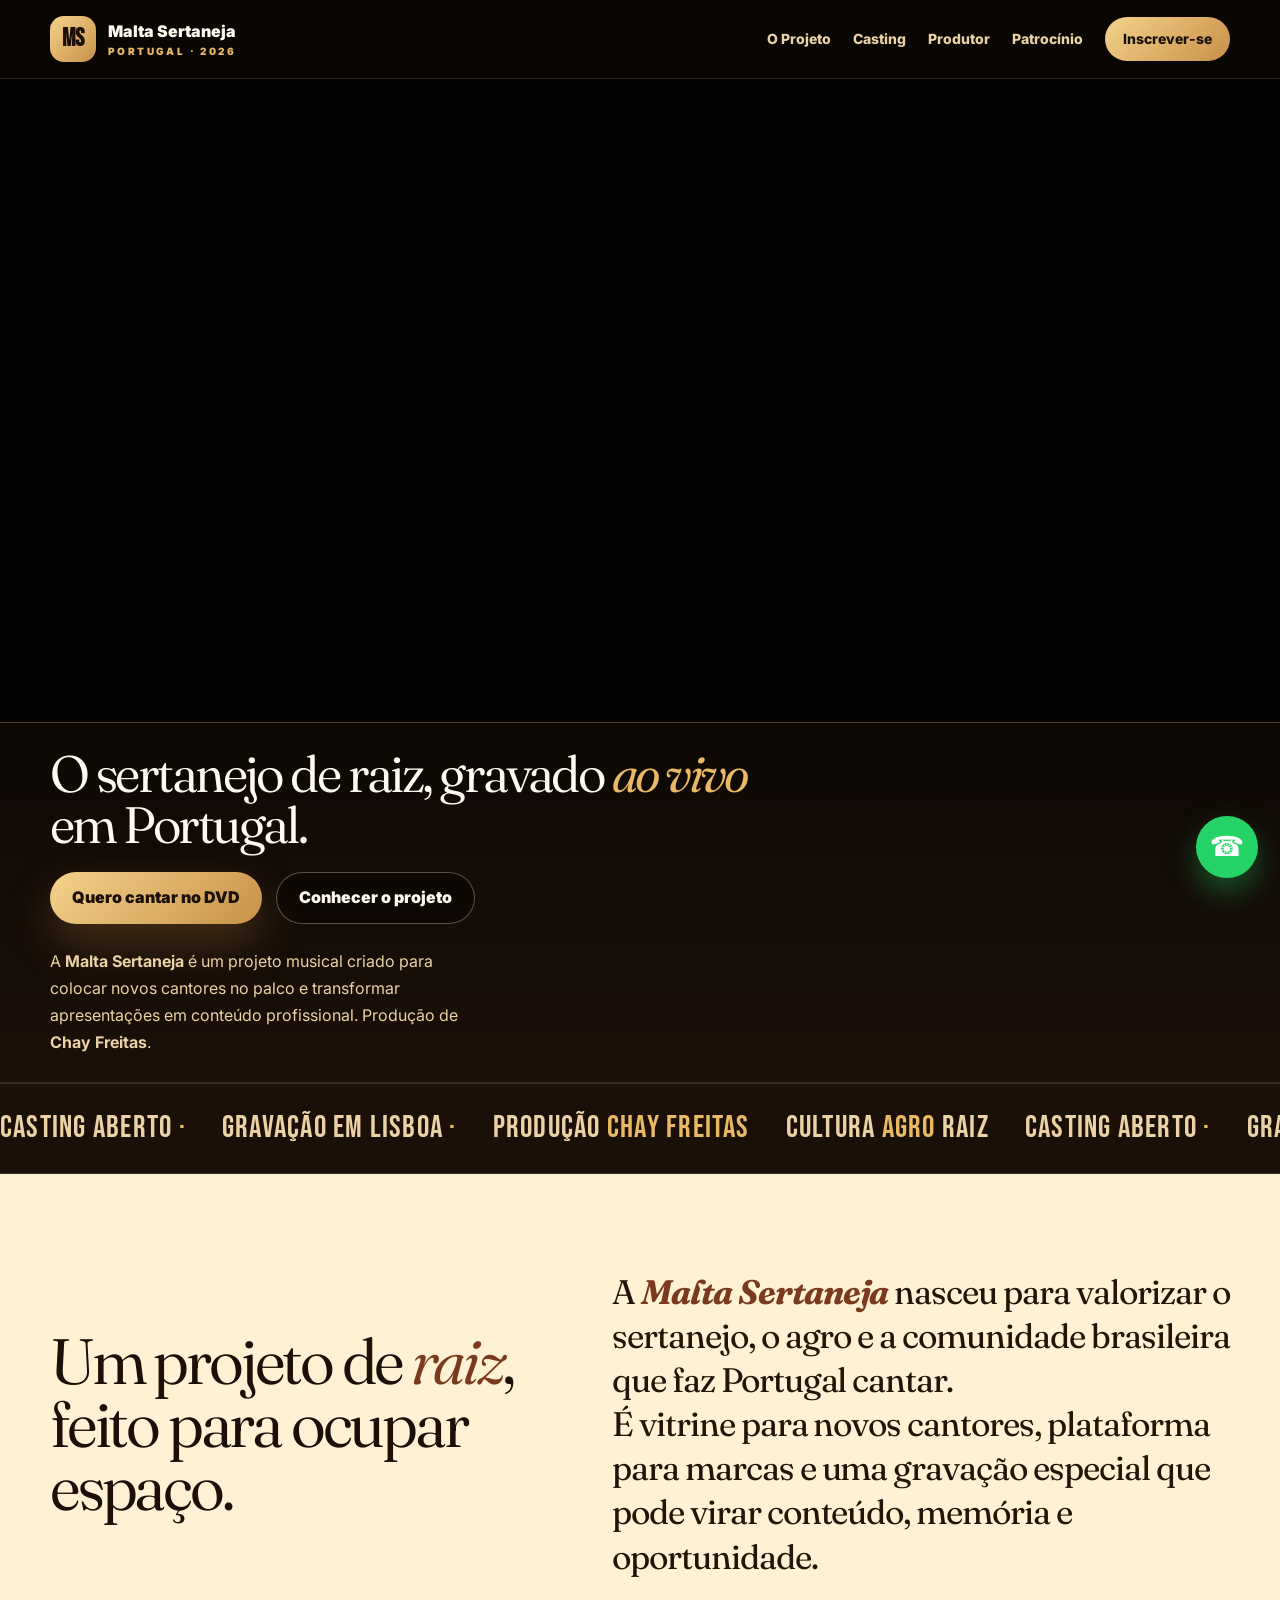
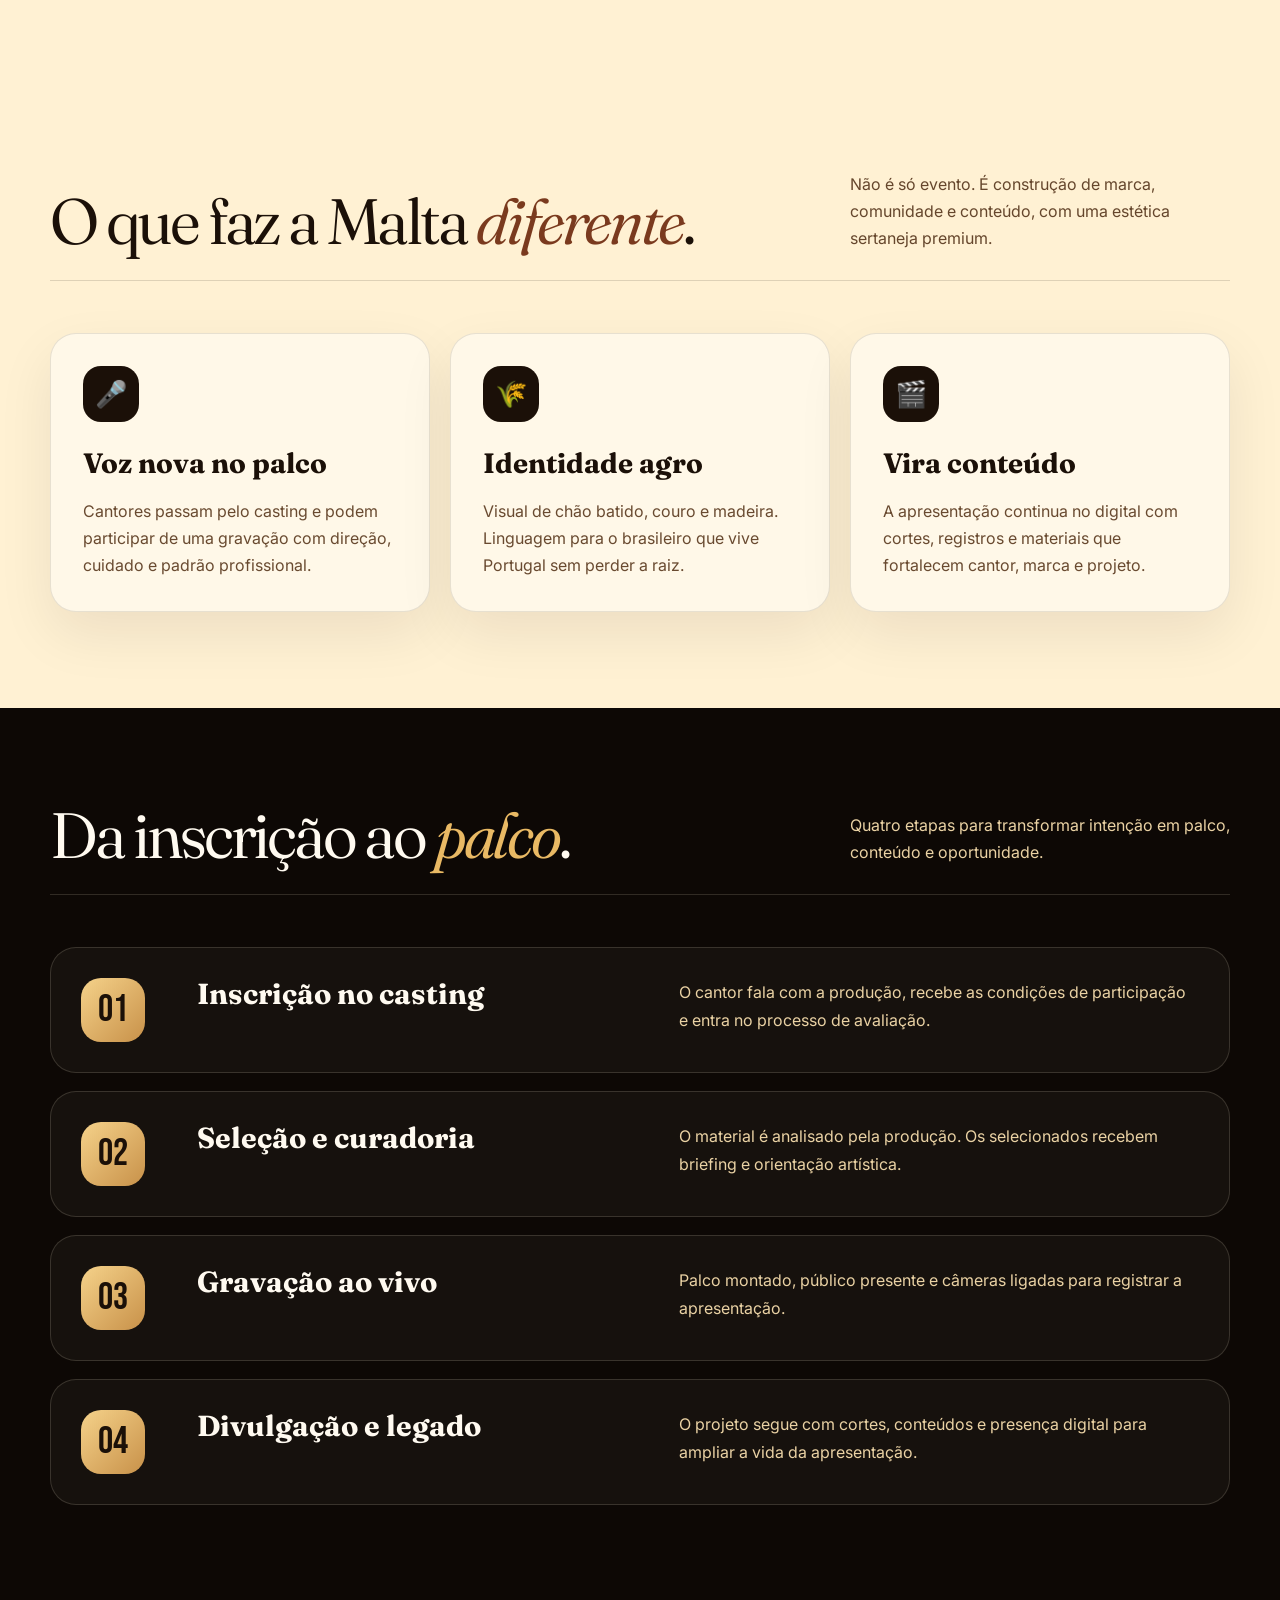
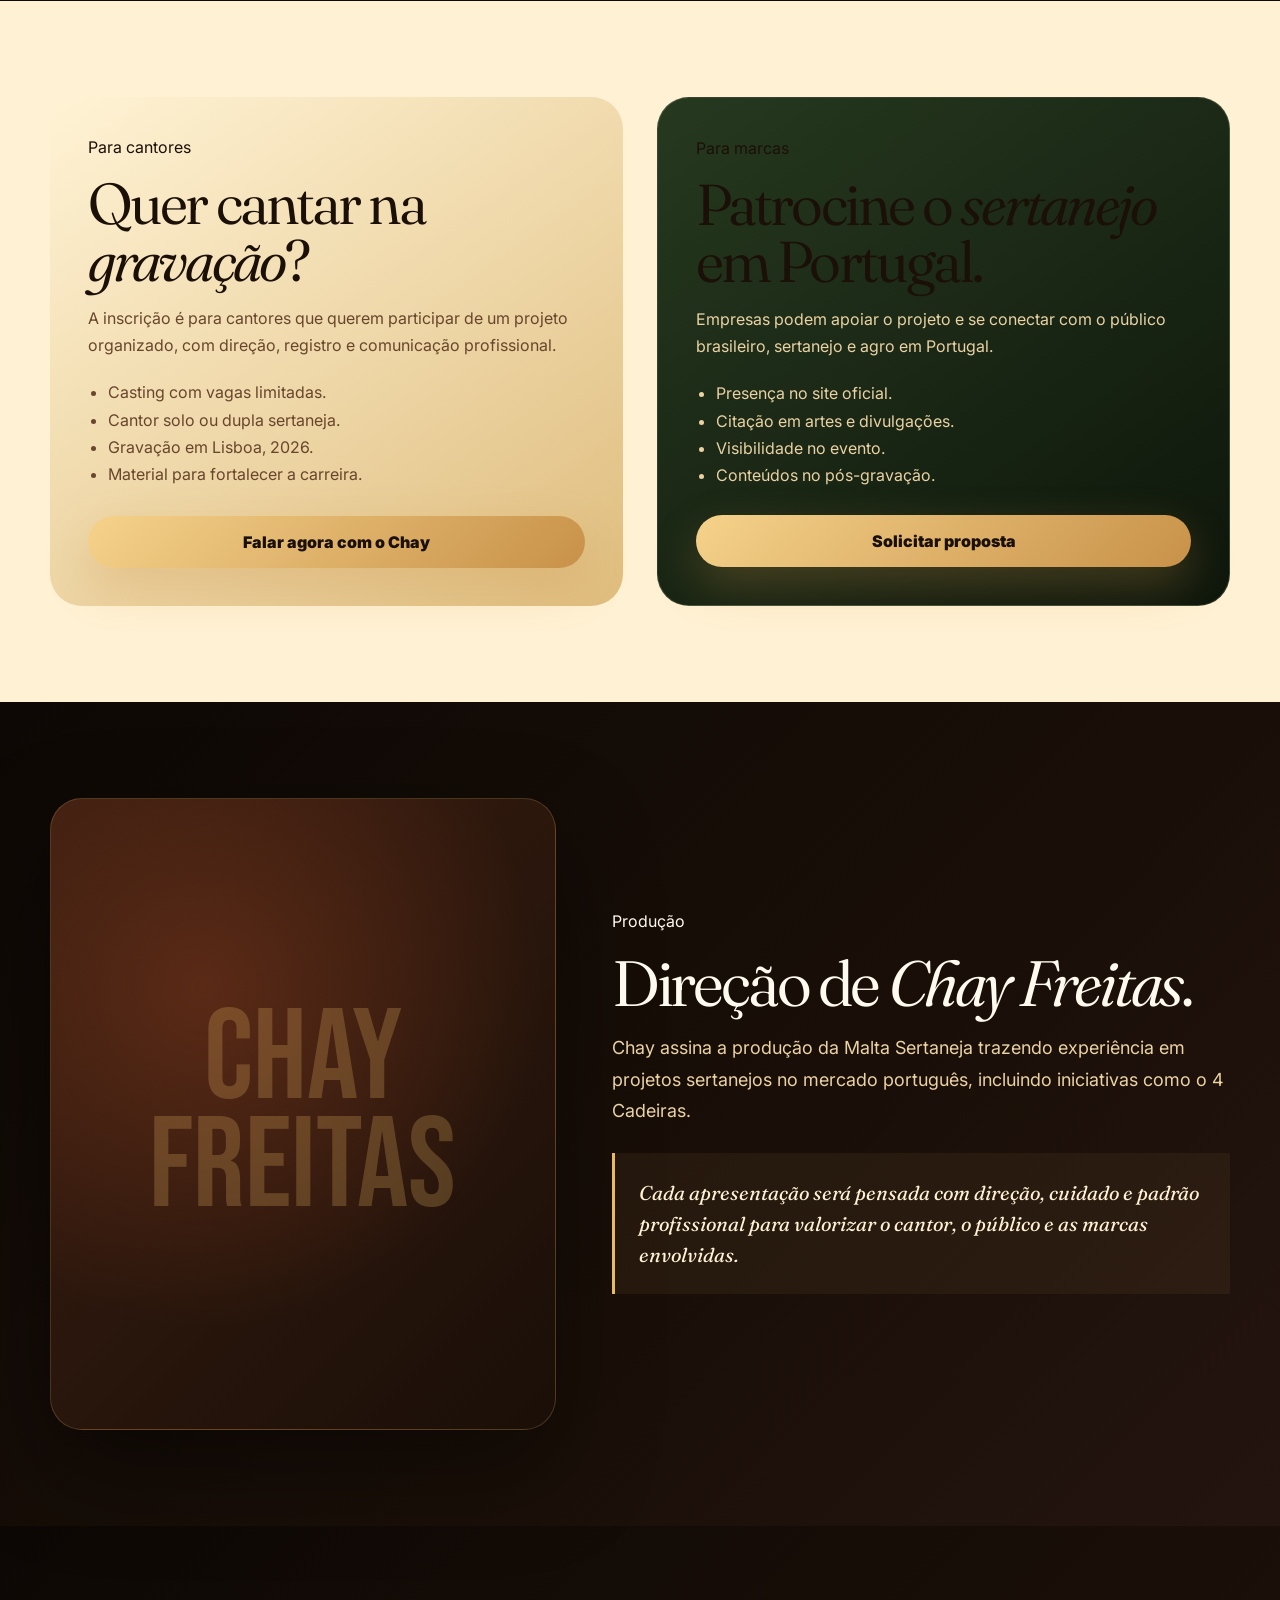
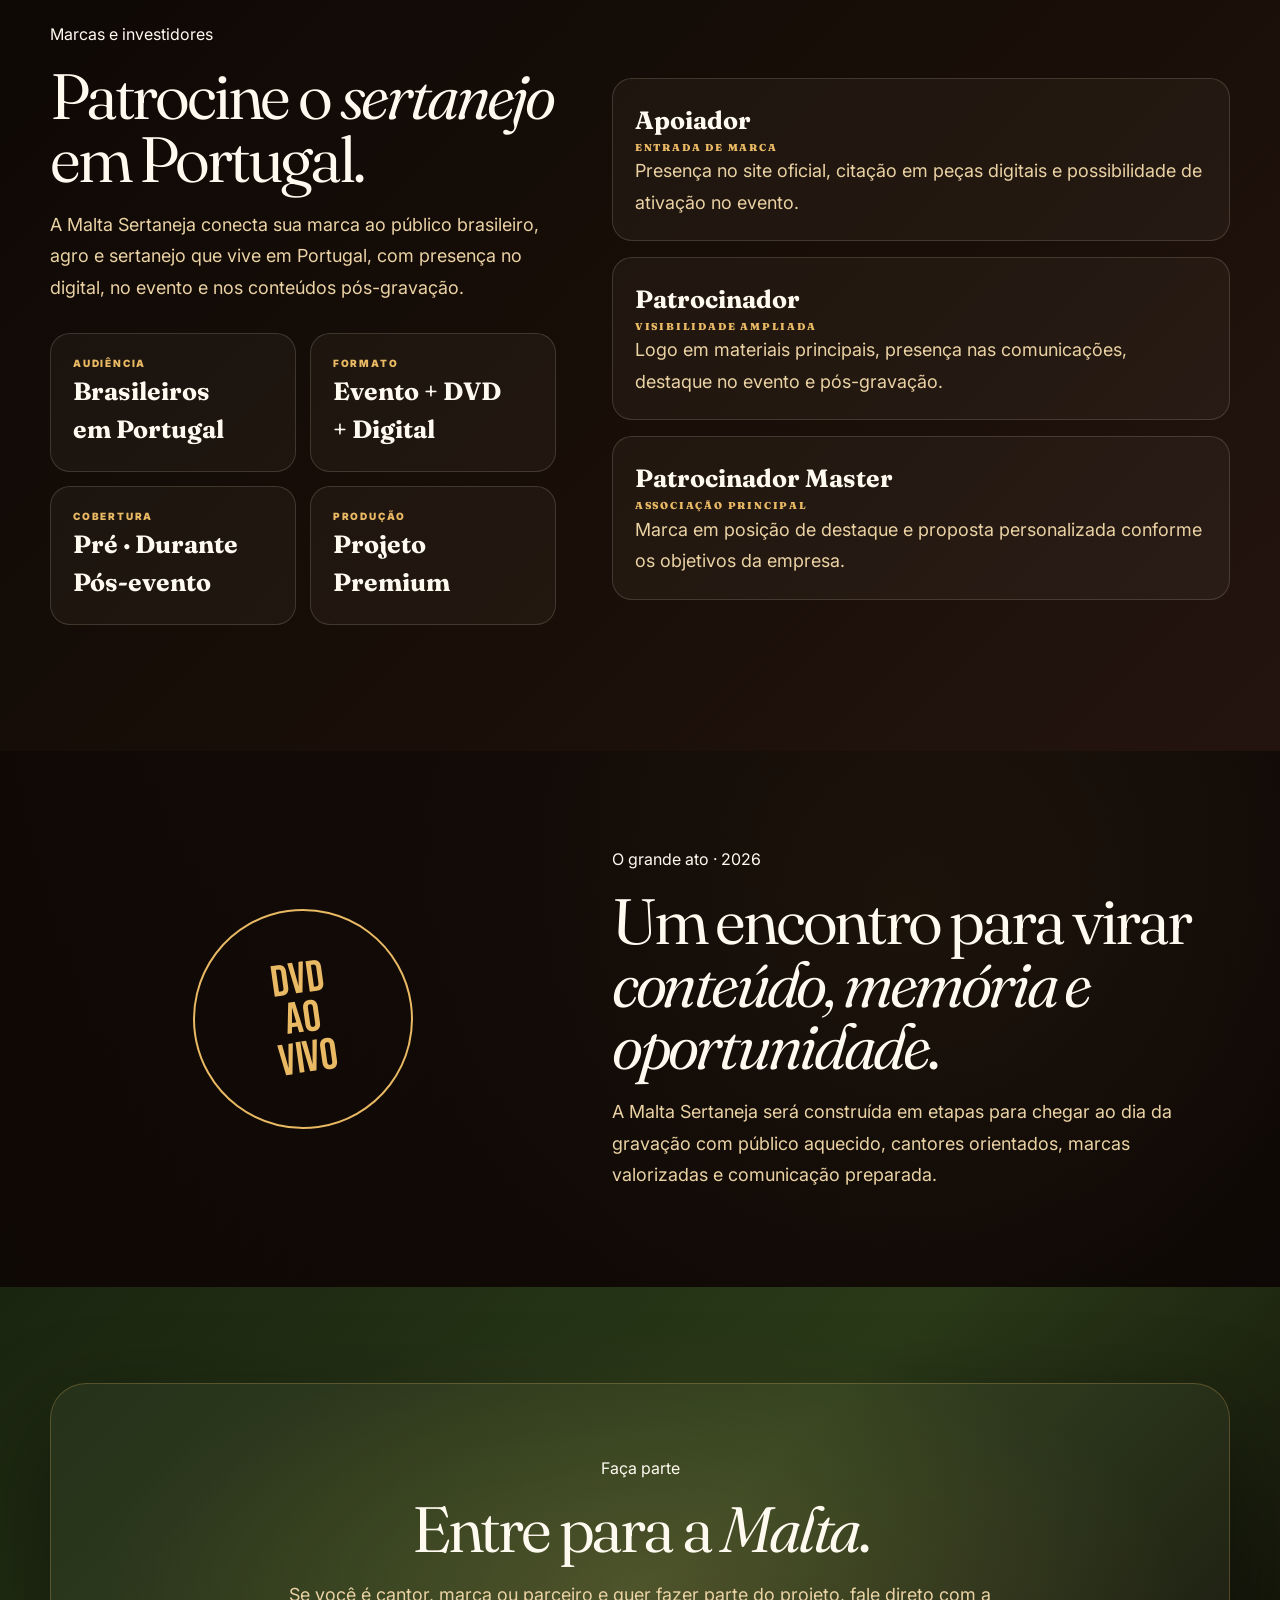
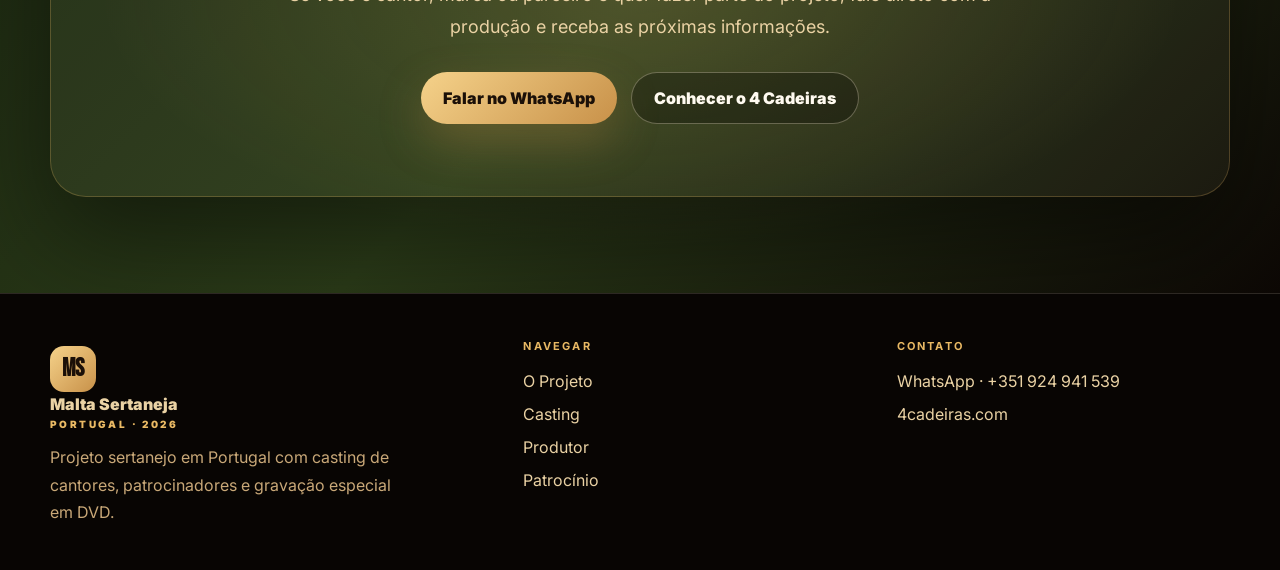
==== commit c4879835: "Use pure banner image as first page" ====
--- a/index.html
+++ b/index.html
@@ -1 +1,38 @@
-<!DOCTYPE html><html lang="pt-BR"><head><meta charset="UTF-8"><meta name="viewport" content="width=device-width,initial-scale=1.0"><title>Malta Sertaneja Portugal · Casting para DVD em Lisboa</title><meta name="description" content="Projeto sertanejo em Lisboa para revelar cantores, conectar patrocinadores e registrar uma gravação especial em DVD."><link rel="preconnect" href="https://fonts.googleapis.com"><link rel="preconnect" href="https://fonts.gstatic.com" crossorigin><link href="https://fonts.googleapis.com/css2?family=Bebas+Neue&family=Fraunces:ital,opsz,wght@0,9..144,300..900;1,9..144,300..900&family=Inter:wght@400;600;700;800;900&display=swap" rel="stylesheet"><style>:root{--bg:#0d0805;--paper:#fff1d3;--paper2:#ead2a4;--gold:#c89149;--gold2:#e9b964;--gold3:#f5d28a;--cream:#fffaf0;--line:rgba(255,241,211,.15);--hero-img:url([data-uri])}*{box-sizing:border-box;margin:0;padding:0}html{scroll-behavior:smooth}body{background:var(--bg);color:var(--cream);font-family:Inter,system-ui,sans-serif;line-height:1.55;overflow-x:hidden}a{color:inherit;text-decoration:none}.container{width:min(1180px,calc(100% - 34px));margin:0 auto}.nav{position:fixed;top:0;left:0;right:0;z-index:50;background:rgba(13,8,5,.82);backdrop-filter:blur(16px);border-bottom:1px solid var(--line)}.nav .container{min-height:78px;display:flex;align-items:center;justify-content:space-between;gap:22px}.brand{display:flex;align-items:center;gap:12px;font-weight:900}.mark{width:46px;height:46px;border-radius:14px;display:grid;place-items:center;background:linear-gradient(135deg,var(--gold3),var(--gold));color:#1b1008;font-family:Bebas Neue,sans-serif;font-size:25px}.brand small{display:block;color:var(--gold2);font-size:10px;letter-spacing:.24em;text-transform:uppercase}.links{display:flex;gap:22px;color:var(--paper2);font-weight:800;font-size:14px}.links a:hover{color:var(--gold2)}.navcta{padding:11px 18px;border-radius:999px;background:linear-gradient(135deg,var(--gold3),var(--gold));color:#1b1008!important}.hero{position:relative;min-height:100vh;padding:128px 0 70px;display:grid;align-items:end;overflow:hidden;background:linear-gradient(90deg,rgba(13,8,5,.88),rgba(13,8,5,.55),rgba(13,8,5,.78)),linear-gradient(180deg,rgba(13,8,5,.05),rgba(13,8,5,.55) 65%,#0d0805),var(--hero-img) center center/cover no-repeat}.hero:before{content:'';position:absolute;inset:0;background:radial-gradient(circle at 72% 18%,rgba(233,185,100,.18),transparent 30%);pointer-events:none}.grid{position:relative;z-index:2;display:grid;grid-template-columns:1.06fr .94fr;gap:56px;align-items:end}.eyebrow{display:inline-flex;align-items:center;gap:10px;margin-bottom:22px;color:var(--gold2);font-size:12px;letter-spacing:.22em;text-transform:uppercase;font-weight:900}.eyebrow:before{content:'';width:34px;height:2px;background:var(--gold2)}h1{font-family:Fraunces,serif;font-size:clamp(48px,7.2vw,102px);line-height:.92;letter-spacing:-.06em;font-weight:360;margin-bottom:24px;text-shadow:0 12px 36px rgba(0,0,0,.7)}h1 em,h2 em{font-style:italic;color:var(--gold2)}.hero p{color:var(--paper2);font-size:19px;line-height:1.75;max-width:640px;margin-bottom:30px;text-shadow:0 8px 24px rgba(0,0,0,.65)}.btns{display:flex;flex-wrap:wrap;gap:14px;margin:0 0 34px}.btn{display:inline-flex;align-items:center;justify-content:center;min-height:54px;padding:0 24px;border-radius:999px;font-weight:900;transition:.2s}.btn:hover{transform:translateY(-2px)}.primary{background:linear-gradient(135deg,var(--gold3),var(--gold));color:#1b1008;box-shadow:0 18px 45px rgba(200,145,73,.28)}.secondary{border:1px solid rgba(255,241,211,.3);background:rgba(0,0,0,.28);color:var(--cream)}.meta{display:flex;flex-wrap:wrap;gap:14px}.meta div{padding:14px 18px;border:1px solid var(--line);border-radius:18px;background:rgba(13,8,5,.42);backdrop-filter:blur(8px)}.meta span{display:block;color:var(--gold2);font-size:10px;letter-spacing:.18em;text-transform:uppercase;font-weight:900}.poster{padding:26px;border-radius:28px;background:rgba(13,8,5,.62);border:1px solid rgba(255,241,211,.18);backdrop-filter:blur(8px);box-shadow:0 30px 80px rgba(0,0,0,.42)}.poster .stamp{display:inline-flex;color:var(--gold2);font-size:11px;letter-spacing:.2em;text-transform:uppercase;font-weight:900;margin-bottom:14px}.poster h2{font-family:Bebas Neue,sans-serif;font-size:clamp(58px,6vw,88px);line-height:.86;margin-bottom:12px;color:var(--gold3);text-shadow:0 8px 30px rgba(0,0,0,.5)}.poster h2 span{display:block;color:var(--cream)}.poster p{color:var(--paper2);font-size:16px;line-height:1.65;margin:0}.ticker{overflow:hidden;padding:20px 0;border-top:1px solid var(--line);border-bottom:1px solid var(--line);background:#1b1008}.ticker div{display:flex;gap:36px;width:max-content;animation:mar 34s linear infinite}.ticker span{font-family:Bebas Neue,sans-serif;color:var(--paper2);font-size:31px;letter-spacing:.04em;white-space:nowrap}.ticker em{font-style:normal;color:var(--gold2)}@keyframes mar{to{transform:translateX(-50%)}}section{padding:96px 0}.light{background:var(--paper);color:#1b1008}.dark{background:#0d0805}.section-head{display:flex;justify-content:space-between;gap:34px;align-items:flex-end;margin-bottom:52px;padding-bottom:28px;border-bottom:1px solid var(--line)}.light .section-head{border-color:rgba(27,16,8,.14)}.section-head h2{font-family:Fraunces,serif;font-size:clamp(40px,5vw,74px);line-height:.97;letter-spacing:-.05em;font-weight:360}.section-head p{max-width:380px;color:var(--paper2);line-height:1.7}.light .section-head p{color:#65462c}.intro{display:grid;grid-template-columns:.9fr 1.1fr;gap:56px;align-items:center}.intro h2{font-family:Fraunces,serif;font-size:clamp(40px,5vw,74px);line-height:.98;letter-spacing:-.05em;font-weight:360}.intro h2 em{color:#7a3a1e}.intro .text{font-family:Fraunces,serif;font-size:clamp(23px,2.7vw,34px);line-height:1.3;letter-spacing:-.03em;color:#241407}.intro strong{color:#7a3a1e;font-style:italic}.cards{display:grid;grid-template-columns:repeat(3,1fr);gap:20px}.card{padding:32px;border-radius:26px;background:#fff8e8;border:1px solid rgba(27,16,8,.1);box-shadow:0 22px 55px rgba(27,16,8,.08)}.card .ico{width:56px;height:56px;border-radius:18px;display:grid;place-items:center;background:#1b1008;color:var(--gold2);font-size:26px;margin-bottom:20px}.card h3{font-family:Fraunces,serif;font-size:28px;margin-bottom:12px}.card p,.card li{color:#694a30;line-height:1.7}.timeline{display:grid;gap:18px}.step{display:grid;grid-template-columns:86px 1fr 1.15fr;gap:30px;padding:30px;border:1px solid var(--line);border-radius:26px;background:rgba(255,241,211,.04)}.num{width:64px;height:64px;border-radius:20px;display:grid;place-items:center;background:linear-gradient(135deg,var(--gold3),var(--gold));color:#1b1008;font-family:Bebas Neue,sans-serif;font-size:38px}.step h3{font-family:Fraunces,serif;font-size:29px;line-height:1.1}.step p{color:var(--paper2);line-height:1.75}.split{display:grid;grid-template-columns:1fr 1fr;gap:34px}.feature{padding:38px;border-radius:32px;min-height:500px;display:flex;flex-direction:column;justify-content:space-between}.feature h2{font-family:Fraunces,serif;font-size:clamp(40px,4.5vw,68px);line-height:.98;letter-spacing:-.05em;font-weight:360;margin:16px 0}.feature p,.feature li{line-height:1.7}.cantor{background:linear-gradient(145deg,#fff3d5,#dfbd7e);color:#1b1008}.cantor p,.cantor li{color:#68462c}.patro{background:linear-gradient(145deg,#26391f,#0e160b);border:1px solid var(--line)}.patro p,.patro li{color:var(--paper2)}.feature ul{padding-left:20px;margin:20px 0 26px}.producer,.invest{background:linear-gradient(135deg,#0d0805,#1a0f08 60%,#241410)}.producer-grid,.invest-grid,.event-grid{display:grid;grid-template-columns:.9fr 1.1fr;gap:56px;align-items:center}.photo{aspect-ratio:4/5;border-radius:32px;background:radial-gradient(circle at 30% 30%,#5a2a16,transparent 60%),linear-gradient(135deg,#3a1d10,#1a0f08);border:1px solid rgba(233,185,100,.22);box-shadow:0 40px 100px rgba(0,0,0,.45);display:grid;place-items:center;text-align:center;font-family:Bebas Neue,sans-serif;font-size:clamp(72px,10vw,142px);line-height:.85;color:rgba(233,185,100,.25)}.producer h2,.invest h2,.event h2,.cta h2{font-family:Fraunces,serif;font-size:clamp(40px,5vw,74px);line-height:.98;letter-spacing:-.05em;font-weight:360;margin:18px 0}.producer p,.invest p,.event p,.cta p{color:var(--paper2);font-size:18px;line-height:1.75}.quote{margin:26px 0;padding:24px;border-left:3px solid var(--gold2);background:rgba(233,185,100,.06);font-family:Fraunces,serif;font-style:italic;font-size:20px;color:var(--paper)}.stats{display:grid;grid-template-columns:1fr 1fr;gap:14px;margin:30px 0}.stat,.cota{padding:22px;border:1px solid var(--line);border-radius:20px;background:rgba(255,241,211,.04)}.stat small,.cota small{display:block;color:var(--gold2);font-size:10px;letter-spacing:.18em;text-transform:uppercase;font-weight:900}.stat strong,.cota h3{font-family:Fraunces,serif;font-size:25px}.cotas{display:grid;gap:16px}.event{background:linear-gradient(90deg,rgba(13,8,5,.94),rgba(13,8,5,.72)),radial-gradient(circle at 70% 30%,rgba(233,185,100,.25),transparent 50%),linear-gradient(135deg,#3a1d10,#0d0805)}.seal{width:220px;height:220px;border-radius:50%;display:grid;place-items:center;text-align:center;border:2px solid var(--gold2);color:var(--gold2);font-family:Bebas Neue,sans-serif;font-size:44px;line-height:.9;transform:rotate(-8deg);margin:auto}.cta{background:radial-gradient(ellipse at center,rgba(233,185,100,.15),transparent 60%),linear-gradient(135deg,#1a2510,#2a3a18 50%,#0d0805)}.ctacard{text-align:center;padding:72px 34px;border-radius:36px;border:1px solid rgba(233,185,100,.25);background:rgba(255,241,211,.045);box-shadow:0 40px 100px rgba(0,0,0,.45)}.ctacard p{max-width:720px;margin:0 auto 30px}.ctacard .btns{justify-content:center;margin-bottom:0}footer{padding:44px 0;background:#080503;border-top:1px solid var(--line);color:#c9a878}.footer-grid{display:grid;grid-template-columns:1.3fr 1fr 1fr;gap:40px}.footer p{max-width:360px;margin-top:12px;line-height:1.7}.footer h4{color:var(--gold2);font-size:11px;letter-spacing:.2em;text-transform:uppercase;margin-bottom:14px}.footer a{display:block;margin:8px 0;color:var(--paper2)}.float{position:fixed;right:22px;bottom:22px;width:62px;height:62px;border-radius:50%;background:#25D366;color:#fff;z-index:40;display:grid;place-items:center;font-size:28px;box-shadow:0 14px 30px rgba(37,211,102,.35)}@media(max-width:920px){.links a:not(.navcta){display:none}.grid,.intro,.split,.producer-grid,.invest-grid,.event-grid{grid-template-columns:1fr}.cards{grid-template-columns:1fr 1fr}.step{grid-template-columns:1fr}.footer-grid{grid-template-columns:1fr}.photo{max-width:480px;margin:0 auto}.section-head{display:block}.section-head p{margin-top:14px}.seal{margin:0}.poster{max-width:520px}}@media(max-width:600px){.container{width:min(100% - 26px,1180px)}.brand small{display:none}.links{display:none}h1{font-size:48px}.hero{min-height:92vh;padding-top:108px;background:linear-gradient(180deg,rgba(13,8,5,.50),rgba(13,8,5,.78) 55%,#0d0805),var(--hero-img) center top/cover no-repeat}.cards,.stats{grid-template-columns:1fr}.btns{flex-direction:column}.btn{width:100%}.poster{display:none}.feature{min-height:auto;padding:28px}.ticker span{font-size:25px}.seal{width:175px;height:175px;font-size:34px}.float{width:56px;height:56px}}</style></head><body><nav class="nav"><div class="container"><a class="brand" href="#"><span class="mark">MS</span><span>Malta Sertaneja<small>Portugal · 2026</small></span></a><div class="links"><a href="#projeto">O Projeto</a><a href="#cantores">Casting</a><a href="#produtor">Produtor</a><a href="#patrocinio">Patrocínio</a><a class="navcta" target="_blank" href="https://wa.me/351924941539?text=Ol%C3%A1%20Chay!%20Vim%20pelo%20site%20da%20Malta%20Sertaneja%20e%20quero%20me%20inscrever%20no%20casting.">Inscrever-se</a></div></div></nav><main><section class="hero"><div class="container grid"><div><span class="eyebrow">Gravação especial · Lisboa 2026 · Casting aberto</span><h1>O sertanejo de raiz, gravado <em>ao vivo</em> em Portugal.</h1><p>A <strong>Malta Sertaneja</strong> é um projeto musical criado para colocar novos cantores no palco e transformar apresentações em conteúdo profissional. Produção de <strong>Chay Freitas</strong>, responsável por projetos sertanejos em Portugal como o <strong>4 Cadeiras</strong>.</p><div class="btns"><a class="btn primary" target="_blank" href="https://wa.me/351924941539?text=Ol%C3%A1%20Chay!%20Vim%20pelo%20site%20da%20Malta%20Sertaneja%20e%20quero%20me%20inscrever%20no%20casting.">Quero cantar no DVD</a><a class="btn secondary" href="#projeto">Conhecer o projeto</a></div><div class="meta"><div><span>Local</span><strong>Lisboa, Portugal</strong></div><div><span>Formato</span><strong>Gravação em DVD</strong></div><div><span>Cantores</span><strong>Vagas limitadas</strong></div></div></div><aside class="poster"><span class="stamp">Top banner oficial</span><h2>Malta<span>Sertaneja</span></h2><p>O encontro do sertanejo brasileiro com Portugal, em uma estética cinematográfica de palco, ponte, cultura e raiz.</p></aside></div></section><div class="ticker"><div><span>CASTING ABERTO <em>·</em></span><span>GRAVAÇÃO EM LISBOA <em>·</em></span><span>PRODUÇÃO <em>CHAY FREITAS</em></span><span>CULTURA <em>AGRO</em> RAIZ</span><span>CASTING ABERTO <em>·</em></span><span>GRAVAÇÃO EM LISBOA <em>·</em></span></div></div><section id="projeto" class="light"><div class="container intro"><h2>Um projeto de <em>raiz</em>, feito para ocupar espaço.</h2><div class="text"><p>A <strong>Malta Sertaneja</strong> nasceu para valorizar o sertanejo, o agro e a comunidade brasileira que faz Portugal cantar.</p><p>É vitrine para novos cantores, plataforma para marcas e uma gravação especial que pode virar conteúdo, memória e oportunidade.</p></div></div></section><section class="light"><div class="container"><div class="section-head"><h2>O que faz a Malta <em>diferente</em>.</h2><p>Não é só evento. É construção de marca, comunidade e conteúdo, com uma estética sertaneja premium.</p></div><div class="cards"><article class="card"><div class="ico">🎤</div><h3>Voz nova no palco</h3><p>Cantores passam pelo casting e podem participar de uma gravação com direção, cuidado e padrão profissional.</p></article><article class="card"><div class="ico">🌾</div><h3>Identidade agro</h3><p>Visual de chão batido, couro e madeira. Linguagem para o brasileiro que vive Portugal sem perder a raiz.</p></article><article class="card"><div class="ico">🎬</div><h3>Vira conteúdo</h3><p>A apresentação continua no digital com cortes, registros e materiais que fortalecem cantor, marca e projeto.</p></article></div></div></section><section class="dark"><div class="container"><div class="section-head"><h2>Da inscrição ao <em>palco</em>.</h2><p>Quatro etapas para transformar intenção em palco, conteúdo e oportunidade.</p></div><div class="timeline"><article class="step"><div class="num">01</div><h3>Inscrição no casting</h3><p>O cantor fala com a produção, recebe as condições de participação e entra no processo de avaliação.</p></article><article class="step"><div class="num">02</div><h3>Seleção e curadoria</h3><p>O material é analisado pela produção. Os selecionados recebem briefing e orientação artística.</p></article><article class="step"><div class="num">03</div><h3>Gravação ao vivo</h3><p>Palco montado, público presente e câmeras ligadas para registrar a apresentação.</p></article><article class="step"><div class="num">04</div><h3>Divulgação e legado</h3><p>O projeto segue com cortes, conteúdos e presença digital para ampliar a vida da apresentação.</p></article></div></div></section><section id="cantores" class="light"><div class="container split"><article class="feature cantor"><div><span class="eyebrow">Para cantores</span><h2>Quer cantar na <em>gravação</em>?</h2><p>A inscrição é para cantores que querem participar de um projeto organizado, com direção, registro e comunicação profissional.</p><ul><li>Casting com vagas limitadas.</li><li>Cantor solo ou dupla sertaneja.</li><li>Gravação em Lisboa, 2026.</li><li>Material para fortalecer a carreira.</li></ul></div><a class="btn primary" target="_blank" href="https://wa.me/351924941539?text=Ol%C3%A1%20Chay!%20Vim%20pelo%20site%20da%20Malta%20Sertaneja%20e%20quero%20me%20inscrever%20no%20casting.">Falar agora com o Chay</a></article><article id="patrocinio" class="feature patro"><div><span class="eyebrow">Para marcas</span><h2>Patrocine o <em>sertanejo</em> em Portugal.</h2><p>Empresas podem apoiar o projeto e se conectar com o público brasileiro, sertanejo e agro em Portugal.</p><ul><li>Presença no site oficial.</li><li>Citação em artes e divulgações.</li><li>Visibilidade no evento.</li><li>Conteúdos no pós-gravação.</li></ul></div><a class="btn primary" target="_blank" href="https://wa.me/351924941539?text=Ol%C3%A1%20Chay!%20Quero%20receber%20a%20proposta%20de%20patroc%C3%ADnio%20da%20Malta%20Sertaneja.">Solicitar proposta</a></article></div></section><section id="produtor" class="producer"><div class="container producer-grid"><div class="photo">CHAY<br>FREITAS</div><div><span class="eyebrow">Produção</span><h2>Direção de <em>Chay Freitas</em>.</h2><p>Chay assina a produção da Malta Sertaneja trazendo experiência em projetos sertanejos no mercado português, incluindo iniciativas como o 4 Cadeiras.</p><div class="quote">Cada apresentação será pensada com direção, cuidado e padrão profissional para valorizar o cantor, o público e as marcas envolvidas.</div></div></div></section><section class="invest"><div class="container invest-grid"><div><span class="eyebrow">Marcas e investidores</span><h2>Patrocine o <em>sertanejo</em> em Portugal.</h2><p>A Malta Sertaneja conecta sua marca ao público brasileiro, agro e sertanejo que vive em Portugal, com presença no digital, no evento e nos conteúdos pós-gravação.</p><div class="stats"><div class="stat"><small>Audiência</small><strong>Brasileiros<br>em Portugal</strong></div><div class="stat"><small>Formato</small><strong>Evento + DVD<br>+ Digital</strong></div><div class="stat"><small>Cobertura</small><strong>Pré · Durante<br>Pós-evento</strong></div><div class="stat"><small>Produção</small><strong>Projeto<br>Premium</strong></div></div></div><div class="cotas"><div class="cota"><h3>Apoiador<small>Entrada de marca</small></h3><p>Presença no site oficial, citação em peças digitais e possibilidade de ativação no evento.</p></div><div class="cota"><h3>Patrocinador<small>Visibilidade ampliada</small></h3><p>Logo em materiais principais, presença nas comunicações, destaque no evento e pós-gravação.</p></div><div class="cota"><h3>Patrocinador Master<small>Associação principal</small></h3><p>Marca em posição de destaque e proposta personalizada conforme os objetivos da empresa.</p></div></div></div></section><section class="event"><div class="container event-grid"><div class="seal">DVD<br>AO<br>VIVO</div><div><span class="eyebrow">O grande ato · 2026</span><h2>Um encontro para virar <em>conteúdo, memória e oportunidade</em>.</h2><p>A Malta Sertaneja será construída em etapas para chegar ao dia da gravação com público aquecido, cantores orientados, marcas valorizadas e comunicação preparada.</p></div></div></section><section id="contato" class="cta"><div class="container"><div class="ctacard"><span class="eyebrow">Faça parte</span><h2>Entre para a <em>Malta</em>.</h2><p>Se você é cantor, marca ou parceiro e quer fazer parte do projeto, fale direto com a produção e receba as próximas informações.</p><div class="btns"><a class="btn primary" target="_blank" href="https://wa.me/351924941539?text=Ol%C3%A1%20Chay!%20Vim%20pelo%20site%20da%20Malta%20Sertaneja.">Falar no WhatsApp</a><a class="btn secondary" target="_blank" href="https://4cadeiras.com/">Conhecer o 4 Cadeiras</a></div></div></div></section></main><footer><div class="container footer"><div class="footer-grid"><div><a class="brand" href="#"><span class="mark">MS</span><span>Malta Sertaneja<small>Portugal · 2026</small></span></a><p>Projeto sertanejo em Portugal com casting de cantores, patrocinadores e gravação especial em DVD.</p></div><div><h4>Navegar</h4><a href="#projeto">O Projeto</a><a href="#cantores">Casting</a><a href="#produtor">Produtor</a><a href="#patrocinio">Patrocínio</a></div><div><h4>Contato</h4><a target="_blank" href="https://wa.me/351924941539">WhatsApp · +351 924 941 539</a><a target="_blank" href="https://4cadeiras.com/">4cadeiras.com</a></div></div></div></footer><a class="float" target="_blank" href="https://wa.me/351924941539?text=Ol%C3%A1%20Chay!%20Vim%20pelo%20site%20da%20Malta%20Sertaneja.">☎</a></body></html>+<!DOCTYPE html>
+<html lang="pt-BR">
+<head>
+  <meta charset="UTF-8" />
+  <meta name="viewport" content="width=device-width, initial-scale=1.0" />
+  <title>Malta Sertaneja Portugal · Casting para DVD em Lisboa</title>
+  <meta name="description" content="Projeto sertanejo em Lisboa para revelar cantores, conectar patrocinadores e registrar uma gravação especial em DVD." />
+  <link rel="preconnect" href="https://fonts.googleapis.com">
+  <link rel="preconnect" href="https://fonts.gstatic.com" crossorigin>
+  <link href="https://fonts.googleapis.com/css2?family=Bebas+Neue&family=Fraunces:ital,opsz,wght@0,9..144,300..900;1,9..144,300..900&family=Inter:wght@400;600;700;800;900&display=swap" rel="stylesheet">
+  <style>
+    :root{--bg:#0d0805;--paper:#fff1d3;--paper2:#ead2a4;--gold:#c89149;--gold2:#e9b964;--gold3:#f5d28a;--cream:#fffaf0;--line:rgba(255,241,211,.15)}
+    *{box-sizing:border-box;margin:0;padding:0}html{scroll-behavior:smooth}body{background:var(--bg);color:var(--cream);font-family:Inter,system-ui,sans-serif;line-height:1.55;overflow-x:hidden}a{color:inherit;text-decoration:none}.container{width:min(1180px,calc(100% - 34px));margin:0 auto}.nav{position:fixed;top:0;left:0;right:0;z-index:50;background:rgba(13,8,5,.84);backdrop-filter:blur(16px);border-bottom:1px solid var(--line)}.nav .container{min-height:78px;display:flex;align-items:center;justify-content:space-between;gap:22px}.brand{display:flex;align-items:center;gap:12px;font-weight:900}.mark{width:46px;height:46px;border-radius:14px;display:grid;place-items:center;background:linear-gradient(135deg,var(--gold3),var(--gold));color:#1b1008;font-family:Bebas Neue,sans-serif;font-size:25px}.brand small{display:block;color:var(--gold2);font-size:10px;letter-spacing:.24em;text-transform:uppercase}.links{display:flex;gap:22px;align-items:center;color:var(--paper2);font-weight:800;font-size:14px}.links a:hover{color:var(--gold2)}.navcta{padding:11px 18px;border-radius:999px;background:linear-gradient(135deg,var(--gold3),var(--gold));color:#1b1008!important}
+    .top-banner{padding-top:78px;background:#050302}.top-banner img{display:block;width:100%;height:auto;max-height:calc(100vh - 78px);object-fit:contain;background:#050302}.top-caption{background:linear-gradient(180deg,#0d0805,#1b1008);border-top:1px solid rgba(233,185,100,.25);border-bottom:1px solid var(--line);padding:26px 0}.top-caption .container{display:flex;align-items:center;justify-content:space-between;gap:24px;flex-wrap:wrap}.top-caption h1{font-family:Fraunces,serif;font-size:clamp(32px,4vw,62px);line-height:.98;letter-spacing:-.05em;font-weight:360;max-width:760px}.top-caption h1 em{font-style:italic;color:var(--gold2)}.top-caption p{color:var(--paper2);max-width:430px;font-size:16px;line-height:1.7}.btns{display:flex;flex-wrap:wrap;gap:14px;margin-top:22px}.btn{display:inline-flex;align-items:center;justify-content:center;min-height:52px;padding:0 22px;border-radius:999px;font-weight:900;transition:.2s}.btn:hover{transform:translateY(-2px)}.primary{background:linear-gradient(135deg,var(--gold3),var(--gold));color:#1b1008;box-shadow:0 18px 45px rgba(200,145,73,.28)}.secondary{border:1px solid rgba(255,241,211,.3);background:rgba(0,0,0,.28);color:var(--cream)}
+    .ticker{overflow:hidden;padding:20px 0;border-top:1px solid var(--line);border-bottom:1px solid var(--line);background:#1b1008}.ticker div{display:flex;gap:36px;width:max-content;animation:mar 34s linear infinite}.ticker span{font-family:Bebas Neue,sans-serif;color:var(--paper2);font-size:31px;letter-spacing:.04em;white-space:nowrap}.ticker em{font-style:normal;color:var(--gold2)}@keyframes mar{to{transform:translateX(-50%)}}
+    section{padding:96px 0}.light{background:var(--paper);color:#1b1008}.dark{background:#0d0805}.section-head{display:flex;justify-content:space-between;gap:34px;align-items:flex-end;margin-bottom:52px;padding-bottom:28px;border-bottom:1px solid var(--line)}.light .section-head{border-color:rgba(27,16,8,.14)}.section-head h2{font-family:Fraunces,serif;font-size:clamp(40px,5vw,74px);line-height:.97;letter-spacing:-.05em;font-weight:360}.section-head h2 em{font-style:italic;color:var(--gold2)}.light .section-head h2 em{color:#7a3a1e}.section-head p{max-width:380px;color:var(--paper2);line-height:1.7}.light .section-head p{color:#65462c}.intro{display:grid;grid-template-columns:.9fr 1.1fr;gap:56px;align-items:center}.intro h2{font-family:Fraunces,serif;font-size:clamp(40px,5vw,74px);line-height:.98;letter-spacing:-.05em;font-weight:360}.intro h2 em{color:#7a3a1e}.intro .text{font-family:Fraunces,serif;font-size:clamp(23px,2.7vw,34px);line-height:1.3;letter-spacing:-.03em;color:#241407}.intro strong{color:#7a3a1e;font-style:italic}.cards{display:grid;grid-template-columns:repeat(3,1fr);gap:20px}.card{padding:32px;border-radius:26px;background:#fff8e8;border:1px solid rgba(27,16,8,.1);box-shadow:0 22px 55px rgba(27,16,8,.08)}.card .ico{width:56px;height:56px;border-radius:18px;display:grid;place-items:center;background:#1b1008;color:var(--gold2);font-size:26px;margin-bottom:20px}.card h3{font-family:Fraunces,serif;font-size:28px;margin-bottom:12px}.card p,.card li{color:#694a30;line-height:1.7}.timeline{display:grid;gap:18px}.step{display:grid;grid-template-columns:86px 1fr 1.15fr;gap:30px;padding:30px;border:1px solid var(--line);border-radius:26px;background:rgba(255,241,211,.04)}.num{width:64px;height:64px;border-radius:20px;display:grid;place-items:center;background:linear-gradient(135deg,var(--gold3),var(--gold));color:#1b1008;font-family:Bebas Neue,sans-serif;font-size:38px}.step h3{font-family:Fraunces,serif;font-size:29px;line-height:1.1}.step p{color:var(--paper2);line-height:1.75}.split{display:grid;grid-template-columns:1fr 1fr;gap:34px}.feature{padding:38px;border-radius:32px;min-height:500px;display:flex;flex-direction:column;justify-content:space-between}.feature h2{font-family:Fraunces,serif;font-size:clamp(40px,4.5vw,68px);line-height:.98;letter-spacing:-.05em;font-weight:360;margin:16px 0}.feature p,.feature li{line-height:1.7}.cantor{background:linear-gradient(145deg,#fff3d5,#dfbd7e);color:#1b1008}.cantor p,.cantor li{color:#68462c}.patro{background:linear-gradient(145deg,#26391f,#0e160b);border:1px solid var(--line)}.patro p,.patro li{color:var(--paper2)}.feature ul{padding-left:20px;margin:20px 0 26px}.producer,.invest{background:linear-gradient(135deg,#0d0805,#1a0f08 60%,#241410)}.producer-grid,.invest-grid,.event-grid{display:grid;grid-template-columns:.9fr 1.1fr;gap:56px;align-items:center}.photo{aspect-ratio:4/5;border-radius:32px;background:radial-gradient(circle at 30% 30%,#5a2a16,transparent 60%),linear-gradient(135deg,#3a1d10,#1a0f08);border:1px solid rgba(233,185,100,.22);box-shadow:0 40px 100px rgba(0,0,0,.45);display:grid;place-items:center;text-align:center;font-family:Bebas Neue,sans-serif;font-size:clamp(72px,10vw,142px);line-height:.85;color:rgba(233,185,100,.25)}.producer h2,.invest h2,.event h2,.cta h2{font-family:Fraunces,serif;font-size:clamp(40px,5vw,74px);line-height:.98;letter-spacing:-.05em;font-weight:360;margin:18px 0}.producer p,.invest p,.event p,.cta p{color:var(--paper2);font-size:18px;line-height:1.75}.quote{margin:26px 0;padding:24px;border-left:3px solid var(--gold2);background:rgba(233,185,100,.06);font-family:Fraunces,serif;font-style:italic;font-size:20px;color:var(--paper)}.stats{display:grid;grid-template-columns:1fr 1fr;gap:14px;margin:30px 0}.stat,.cota{padding:22px;border:1px solid var(--line);border-radius:20px;background:rgba(255,241,211,.04)}.stat small,.cota small{display:block;color:var(--gold2);font-size:10px;letter-spacing:.18em;text-transform:uppercase;font-weight:900}.stat strong,.cota h3{font-family:Fraunces,serif;font-size:25px}.cotas{display:grid;gap:16px}.event{background:linear-gradient(90deg,rgba(13,8,5,.94),rgba(13,8,5,.72)),radial-gradient(circle at 70% 30%,rgba(233,185,100,.25),transparent 50%),linear-gradient(135deg,#3a1d10,#0d0805)}.seal{width:220px;height:220px;border-radius:50%;display:grid;place-items:center;text-align:center;border:2px solid var(--gold2);color:var(--gold2);font-family:Bebas Neue,sans-serif;font-size:44px;line-height:.9;transform:rotate(-8deg);margin:auto}.cta{background:radial-gradient(ellipse at center,rgba(233,185,100,.15),transparent 60%),linear-gradient(135deg,#1a2510,#2a3a18 50%,#0d0805)}.ctacard{text-align:center;padding:72px 34px;border-radius:36px;border:1px solid rgba(233,185,100,.25);background:rgba(255,241,211,.045);box-shadow:0 40px 100px rgba(0,0,0,.45)}.ctacard p{max-width:720px;margin:0 auto 30px}.ctacard .btns{justify-content:center;margin-bottom:0}footer{padding:44px 0;background:#080503;border-top:1px solid var(--line);color:#c9a878}.footer-grid{display:grid;grid-template-columns:1.3fr 1fr 1fr;gap:40px}.footer p{max-width:360px;margin-top:12px;line-height:1.7}.footer h4{color:var(--gold2);font-size:11px;letter-spacing:.2em;text-transform:uppercase;margin-bottom:14px}.footer a{display:block;margin:8px 0;color:var(--paper2)}.float{position:fixed;right:22px;bottom:22px;width:62px;height:62px;border-radius:50%;background:#25D366;color:#fff;z-index:40;display:grid;place-items:center;font-size:28px;box-shadow:0 14px 30px rgba(37,211,102,.35)}
+    @media(max-width:920px){.links a:not(.navcta){display:none}.intro,.split,.producer-grid,.invest-grid,.event-grid{grid-template-columns:1fr}.cards{grid-template-columns:1fr 1fr}.step{grid-template-columns:1fr}.footer-grid{grid-template-columns:1fr}.photo{max-width:480px;margin:0 auto}.section-head{display:block}.section-head p{margin-top:14px}.seal{margin:0}.top-caption .container{display:block}.top-caption p{margin-top:14px}.top-banner img{max-height:none}}
+    @media(max-width:600px){.container{width:min(100% - 26px,1180px)}.brand small{display:none}.links{display:none}.top-banner{padding-top:72px}.top-banner img{width:100%;height:auto;object-fit:contain}.cards,.stats{grid-template-columns:1fr}.btns{flex-direction:column}.btn{width:100%}.feature{min-height:auto;padding:28px}.ticker span{font-size:25px}.seal{width:175px;height:175px;font-size:34px}.float{width:56px;height:56px}.top-caption h1{font-size:38px}}
+  </style>
+</head>
+<body>
+  <nav class="nav"><div class="container"><a class="brand" href="#"><span class="mark">MS</span><span>Malta Sertaneja<small>Portugal · 2026</small></span></a><div class="links"><a href="#projeto">O Projeto</a><a href="#cantores">Casting</a><a href="#produtor">Produtor</a><a href="#patrocinio">Patrocínio</a><a class="navcta" target="_blank" href="https://wa.me/351924941539?text=Ol%C3%A1%20Chay!%20Vim%20pelo%20site%20da%20Malta%20Sertaneja%20e%20quero%20me%20inscrever%20no%20casting.">Inscrever-se</a></div></div></nav>
+  <main>
+    <section class="top-banner"><img src="assets/banner-malta.webp" alt="Malta Sertaneja Portugal · DVD Primeira Edição" /></section>
+    <section class="top-caption"><div class="container"><div><h1>O sertanejo de raiz, gravado <em>ao vivo</em> em Portugal.</h1><div class="btns"><a class="btn primary" target="_blank" href="https://wa.me/351924941539?text=Ol%C3%A1%20Chay!%20Vim%20pelo%20site%20da%20Malta%20Sertaneja%20e%20quero%20me%20inscrever%20no%20casting.">Quero cantar no DVD</a><a class="btn secondary" href="#projeto">Conhecer o projeto</a></div></div><p>A <strong>Malta Sertaneja</strong> é um projeto musical criado para colocar novos cantores no palco e transformar apresentações em conteúdo profissional. Produção de <strong>Chay Freitas</strong>.</p></div></section>
+    <div class="ticker"><div><span>CASTING ABERTO <em>·</em></span><span>GRAVAÇÃO EM LISBOA <em>·</em></span><span>PRODUÇÃO <em>CHAY FREITAS</em></span><span>CULTURA <em>AGRO</em> RAIZ</span><span>CASTING ABERTO <em>·</em></span><span>GRAVAÇÃO EM LISBOA <em>·</em></span></div></div>
+    <section id="projeto" class="light"><div class="container intro"><h2>Um projeto de <em>raiz</em>, feito para ocupar espaço.</h2><div class="text"><p>A <strong>Malta Sertaneja</strong> nasceu para valorizar o sertanejo, o agro e a comunidade brasileira que faz Portugal cantar.</p><p>É vitrine para novos cantores, plataforma para marcas e uma gravação especial que pode virar conteúdo, memória e oportunidade.</p></div></div></section>
+    <section class="light"><div class="container"><div class="section-head"><h2>O que faz a Malta <em>diferente</em>.</h2><p>Não é só evento. É construção de marca, comunidade e conteúdo, com uma estética sertaneja premium.</p></div><div class="cards"><article class="card"><div class="ico">🎤</div><h3>Voz nova no palco</h3><p>Cantores passam pelo casting e podem participar de uma gravação com direção, cuidado e padrão profissional.</p></article><article class="card"><div class="ico">🌾</div><h3>Identidade agro</h3><p>Visual de chão batido, couro e madeira. Linguagem para o brasileiro que vive Portugal sem perder a raiz.</p></article><article class="card"><div class="ico">🎬</div><h3>Vira conteúdo</h3><p>A apresentação continua no digital com cortes, registros e materiais que fortalecem cantor, marca e projeto.</p></article></div></div></section>
+    <section class="dark"><div class="container"><div class="section-head"><h2>Da inscrição ao <em>palco</em>.</h2><p>Quatro etapas para transformar intenção em palco, conteúdo e oportunidade.</p></div><div class="timeline"><article class="step"><div class="num">01</div><h3>Inscrição no casting</h3><p>O cantor fala com a produção, recebe as condições de participação e entra no processo de avaliação.</p></article><article class="step"><div class="num">02</div><h3>Seleção e curadoria</h3><p>O material é analisado pela produção. Os selecionados recebem briefing e orientação artística.</p></article><article class="step"><div class="num">03</div><h3>Gravação ao vivo</h3><p>Palco montado, público presente e câmeras ligadas para registrar a apresentação.</p></article><article class="step"><div class="num">04</div><h3>Divulgação e legado</h3><p>O projeto segue com cortes, conteúdos e presença digital para ampliar a vida da apresentação.</p></article></div></div></section>
+    <section id="cantores" class="light"><div class="container split"><article class="feature cantor"><div><span class="eyebrow">Para cantores</span><h2>Quer cantar na <em>gravação</em>?</h2><p>A inscrição é para cantores que querem participar de um projeto organizado, com direção, registro e comunicação profissional.</p><ul><li>Casting com vagas limitadas.</li><li>Cantor solo ou dupla sertaneja.</li><li>Gravação em Lisboa, 2026.</li><li>Material para fortalecer a carreira.</li></ul></div><a class="btn primary" target="_blank" href="https://wa.me/351924941539?text=Ol%C3%A1%20Chay!%20Vim%20pelo%20site%20da%20Malta%20Sertaneja%20e%20quero%20me%20inscrever%20no%20casting.">Falar agora com o Chay</a></article><article id="patrocinio" class="feature patro"><div><span class="eyebrow">Para marcas</span><h2>Patrocine o <em>sertanejo</em> em Portugal.</h2><p>Empresas podem apoiar o projeto e se conectar com o público brasileiro, sertanejo e agro em Portugal.</p><ul><li>Presença no site oficial.</li><li>Citação em artes e divulgações.</li><li>Visibilidade no evento.</li><li>Conteúdos no pós-gravação.</li></ul></div><a class="btn primary" target="_blank" href="https://wa.me/351924941539?text=Ol%C3%A1%20Chay!%20Quero%20receber%20a%20proposta%20de%20patroc%C3%ADnio%20da%20Malta%20Sertaneja.">Solicitar proposta</a></article></div></section>
+    <section id="produtor" class="producer"><div class="container producer-grid"><div class="photo">CHAY<br>FREITAS</div><div><span class="eyebrow">Produção</span><h2>Direção de <em>Chay Freitas</em>.</h2><p>Chay assina a produção da Malta Sertaneja trazendo experiência em projetos sertanejos no mercado português, incluindo iniciativas como o 4 Cadeiras.</p><div class="quote">Cada apresentação será pensada com direção, cuidado e padrão profissional para valorizar o cantor, o público e as marcas envolvidas.</div></div></div></section>
+    <section class="invest"><div class="container invest-grid"><div><span class="eyebrow">Marcas e investidores</span><h2>Patrocine o <em>sertanejo</em> em Portugal.</h2><p>A Malta Sertaneja conecta sua marca ao público brasileiro, agro e sertanejo que vive em Portugal, com presença no digital, no evento e nos conteúdos pós-gravação.</p><div class="stats"><div class="stat"><small>Audiência</small><strong>Brasileiros<br>em Portugal</strong></div><div class="stat"><small>Formato</small><strong>Evento + DVD<br>+ Digital</strong></div><div class="stat"><small>Cobertura</small><strong>Pré · Durante<br>Pós-evento</strong></div><div class="stat"><small>Produção</small><strong>Projeto<br>Premium</strong></div></div></div><div class="cotas"><div class="cota"><h3>Apoiador<small>Entrada de marca</small></h3><p>Presença no site oficial, citação em peças digitais e possibilidade de ativação no evento.</p></div><div class="cota"><h3>Patrocinador<small>Visibilidade ampliada</small></h3><p>Logo em materiais principais, presença nas comunicações, destaque no evento e pós-gravação.</p></div><div class="cota"><h3>Patrocinador Master<small>Associação principal</small></h3><p>Marca em posição de destaque e proposta personalizada conforme os objetivos da empresa.</p></div></div></div></section>
+    <section class="event"><div class="container event-grid"><div class="seal">DVD<br>AO<br>VIVO</div><div><span class="eyebrow">O grande ato · 2026</span><h2>Um encontro para virar <em>conteúdo, memória e oportunidade</em>.</h2><p>A Malta Sertaneja será construída em etapas para chegar ao dia da gravação com público aquecido, cantores orientados, marcas valorizadas e comunicação preparada.</p></div></div></section>
+    <section id="contato" class="cta"><div class="container"><div class="ctacard"><span class="eyebrow">Faça parte</span><h2>Entre para a <em>Malta</em>.</h2><p>Se você é cantor, marca ou parceiro e quer fazer parte do projeto, fale direto com a produção e receba as próximas informações.</p><div class="btns"><a class="btn primary" target="_blank" href="https://wa.me/351924941539?text=Ol%C3%A1%20Chay!%20Vim%20pelo%20site%20da%20Malta%20Sertaneja.">Falar no WhatsApp</a><a class="btn secondary" target="_blank" href="https://4cadeiras.com/">Conhecer o 4 Cadeiras</a></div></div></div></section>
+  </main>
+  <footer><div class="container footer"><div class="footer-grid"><div><a class="brand" href="#"><span class="mark">MS</span><span>Malta Sertaneja<small>Portugal · 2026</small></span></a><p>Projeto sertanejo em Portugal com casting de cantores, patrocinadores e gravação especial em DVD.</p></div><div><h4>Navegar</h4><a href="#projeto">O Projeto</a><a href="#cantores">Casting</a><a href="#produtor">Produtor</a><a href="#patrocinio">Patrocínio</a></div><div><h4>Contato</h4><a target="_blank" href="https://wa.me/351924941539">WhatsApp · +351 924 941 539</a><a target="_blank" href="https://4cadeiras.com/">4cadeiras.com</a></div></div></div></footer><a class="float" target="_blank" href="https://wa.me/351924941539?text=Ol%C3%A1%20Chay!%20Vim%20pelo%20site%20da%20Malta%20Sertaneja.">☎</a>
+</body>
+</html>
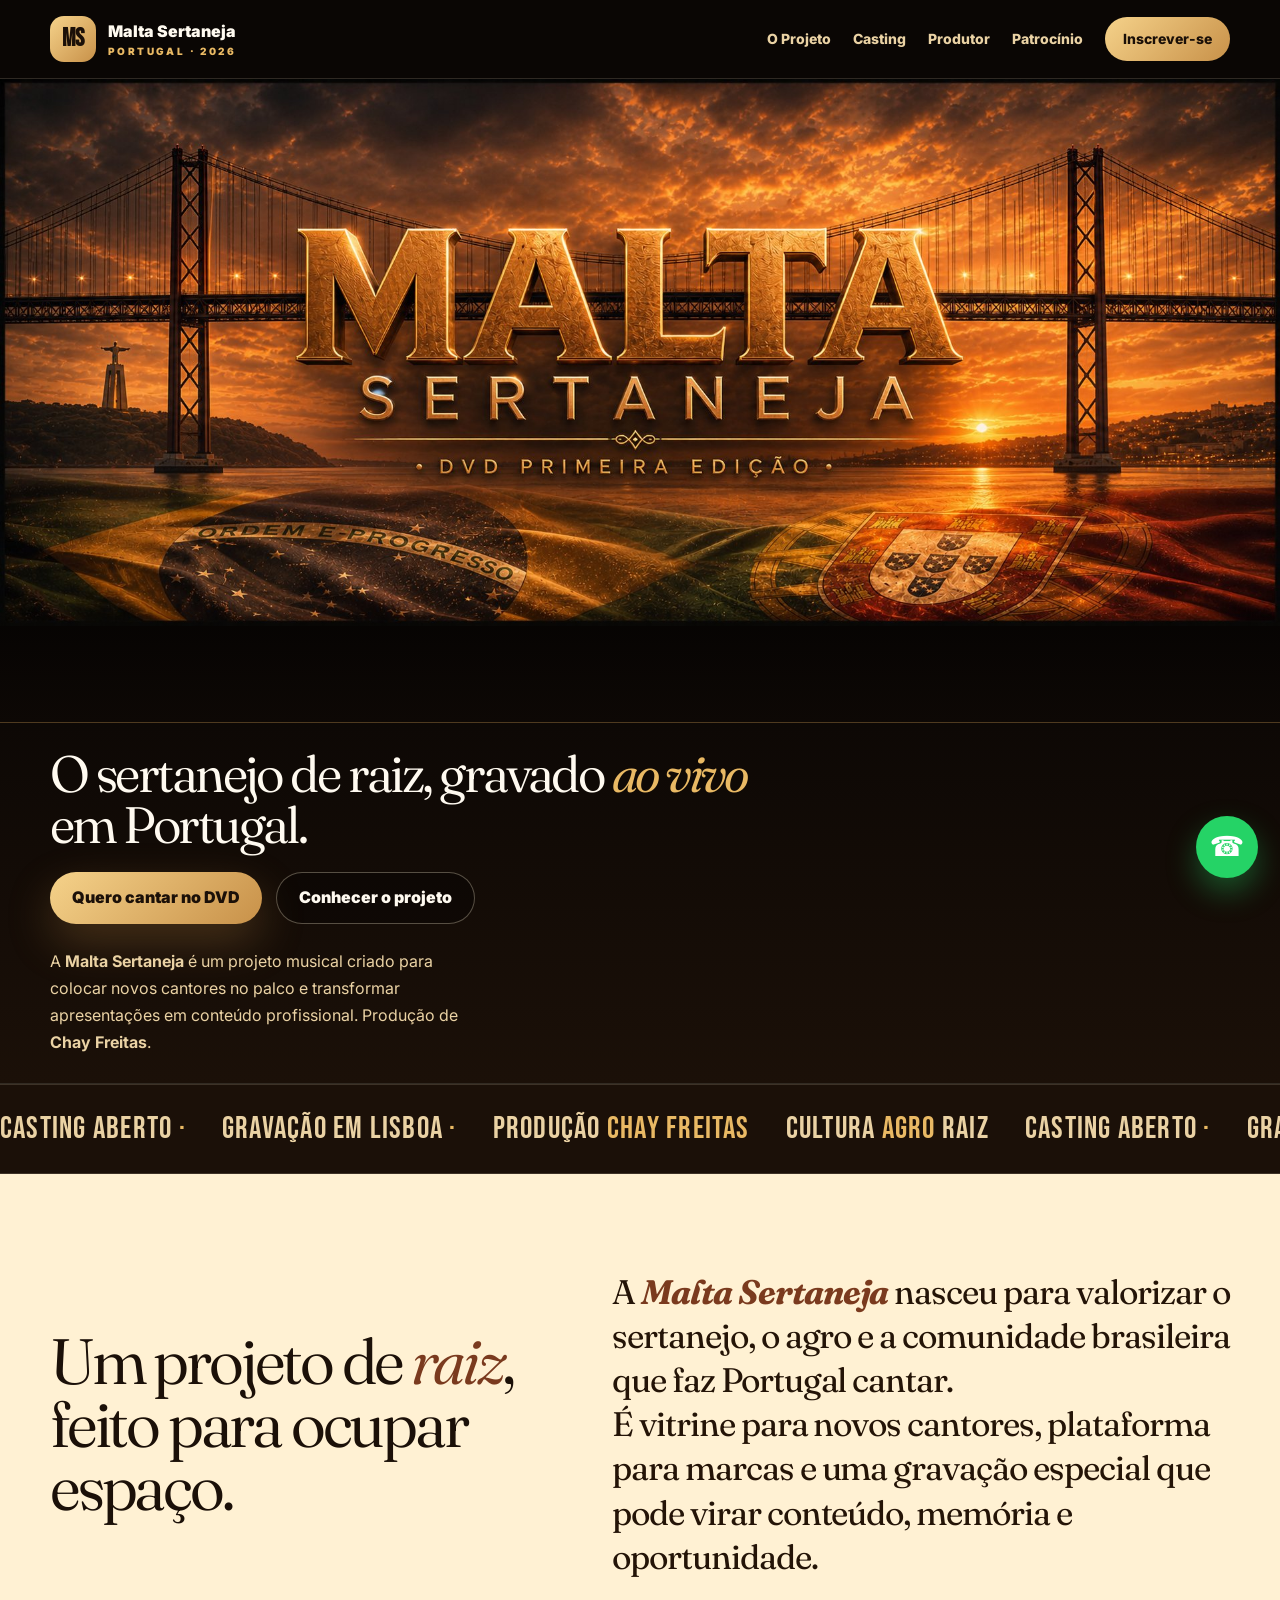
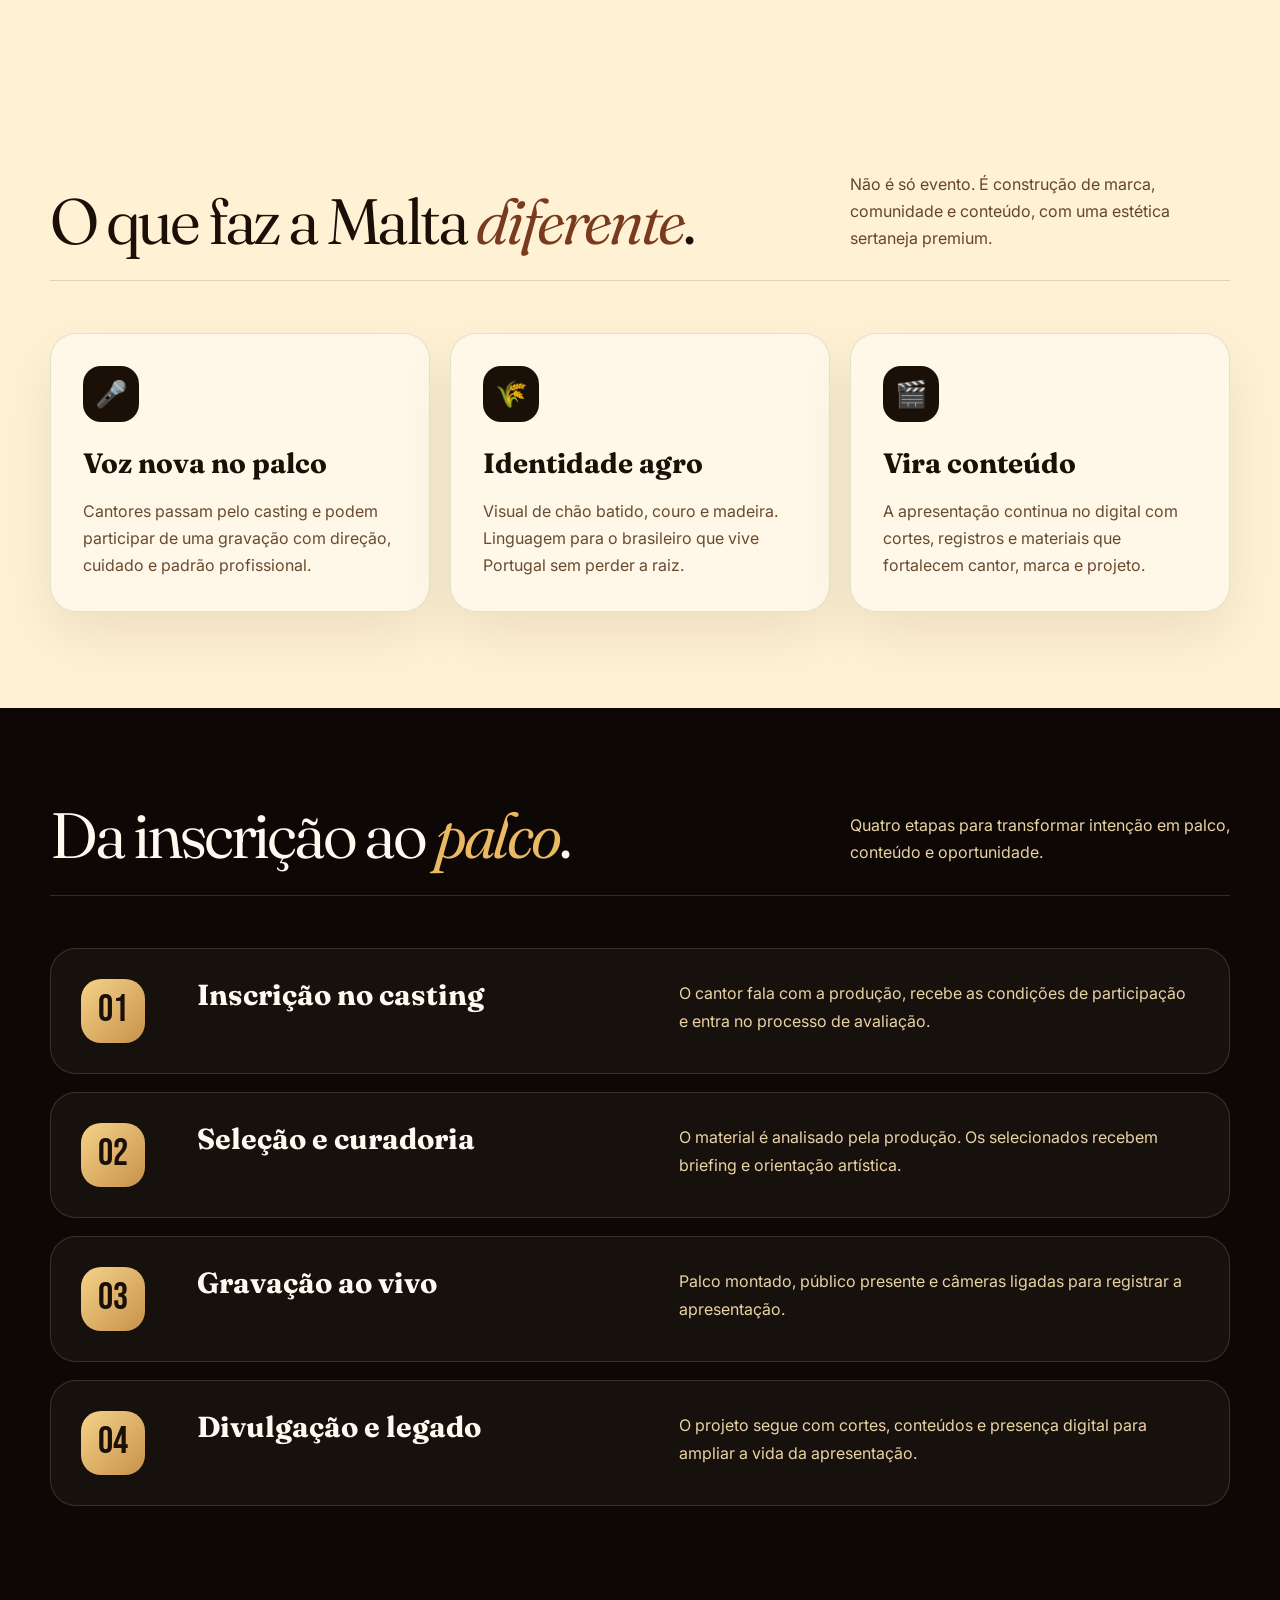
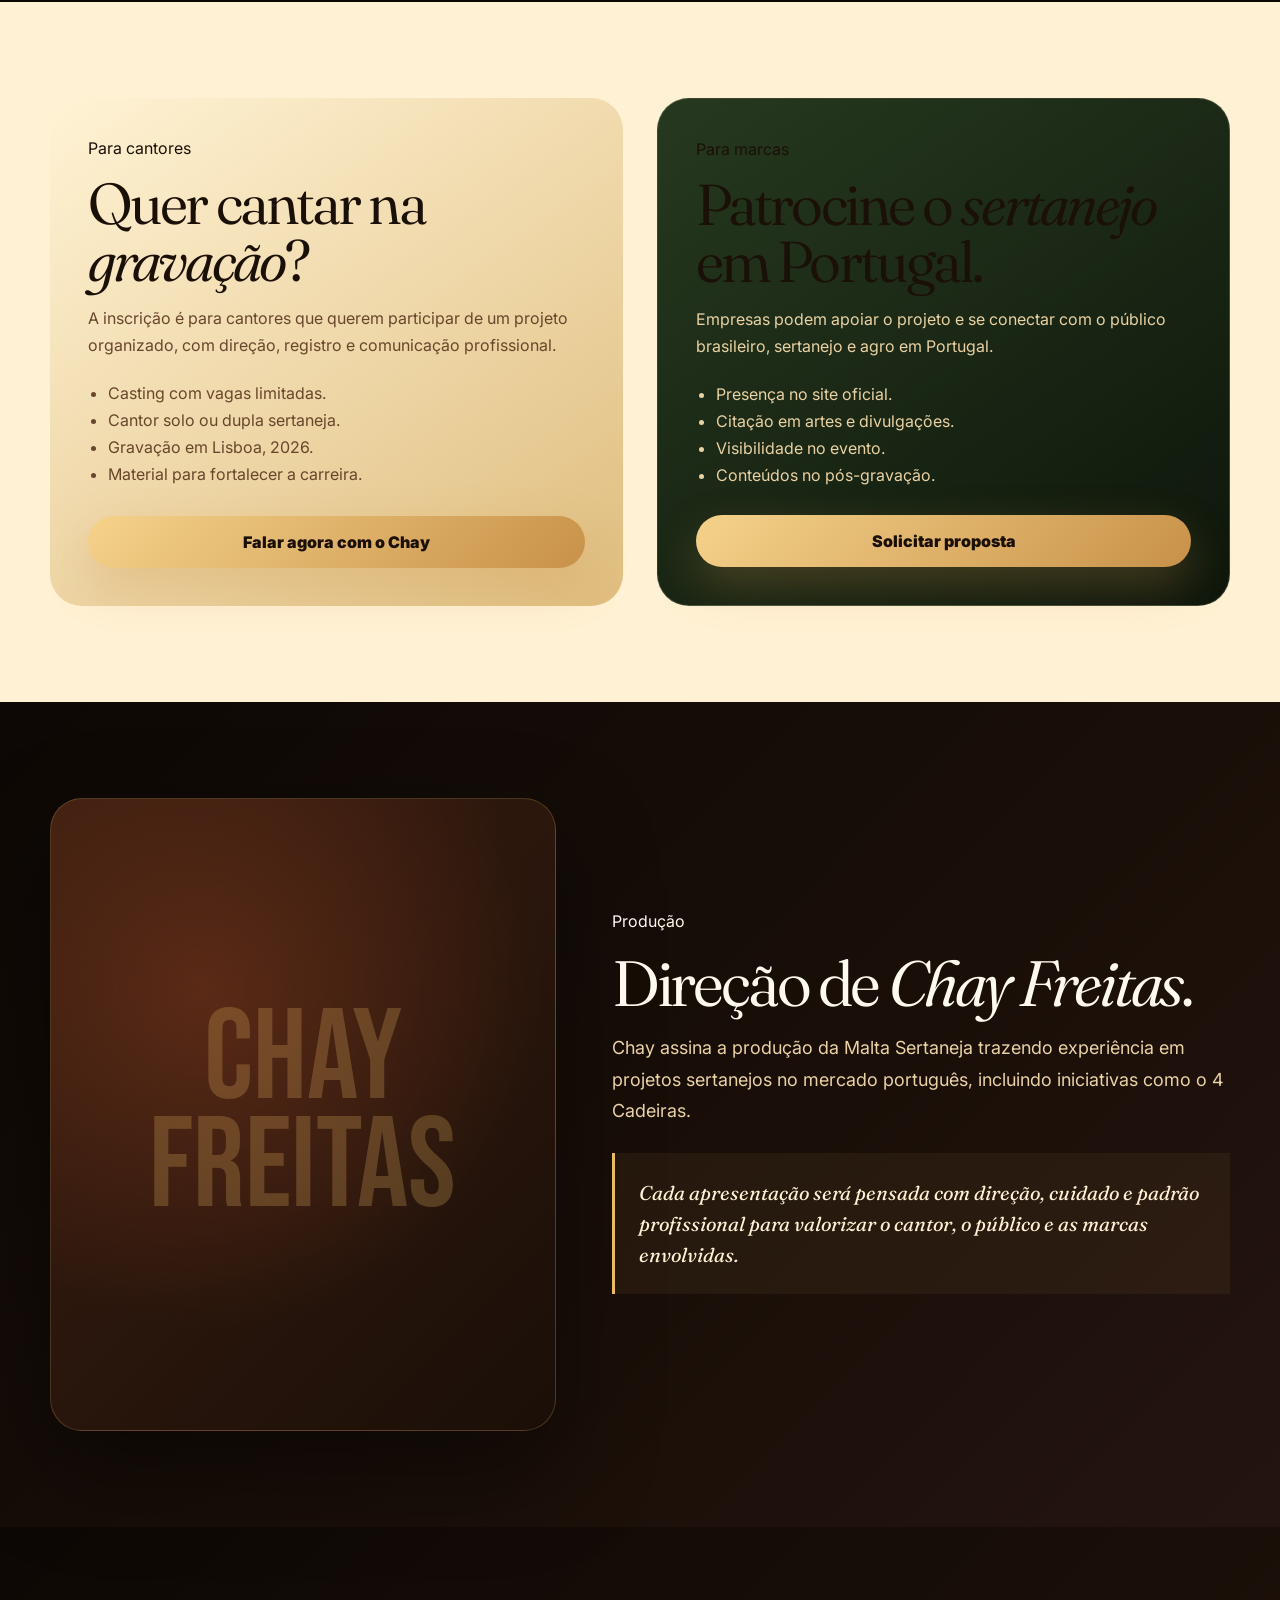
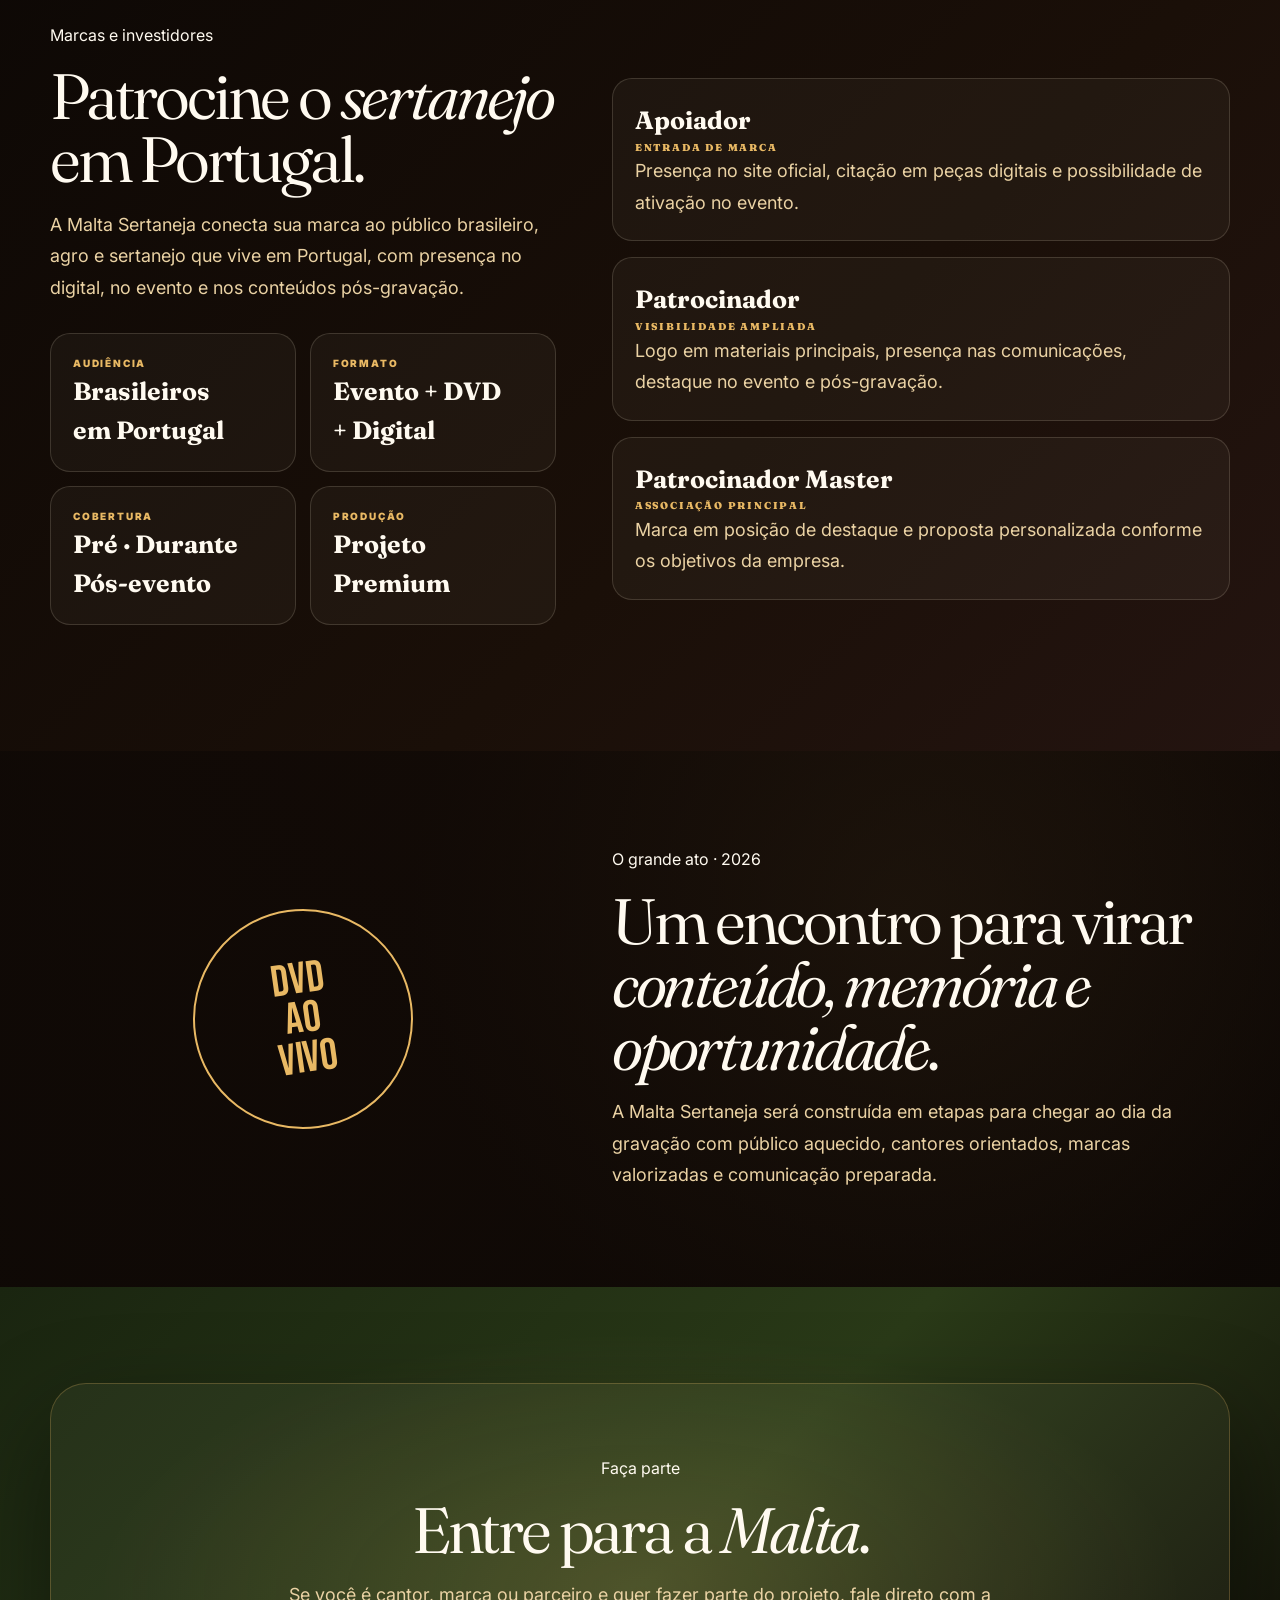
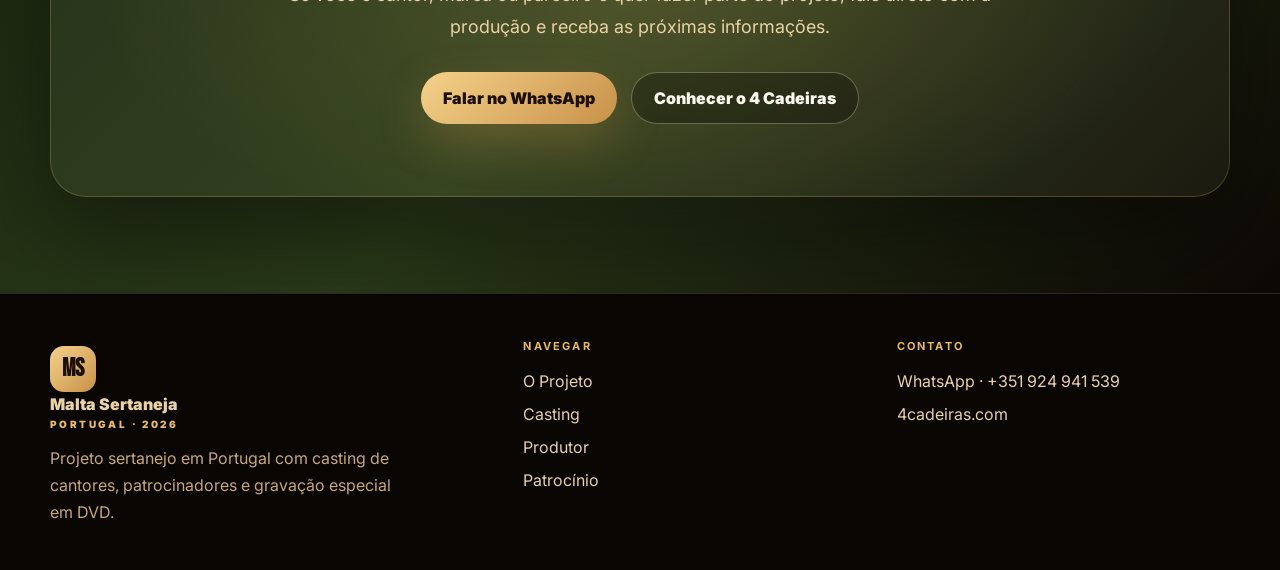
==== commit 0a3c2624: "Add files via upload" ====
--- a/index.html
+++ b/index.html
@@ -11,7 +11,7 @@
   <style>
     :root{--bg:#0d0805;--paper:#fff1d3;--paper2:#ead2a4;--gold:#c89149;--gold2:#e9b964;--gold3:#f5d28a;--cream:#fffaf0;--line:rgba(255,241,211,.15)}
     *{box-sizing:border-box;margin:0;padding:0}html{scroll-behavior:smooth}body{background:var(--bg);color:var(--cream);font-family:Inter,system-ui,sans-serif;line-height:1.55;overflow-x:hidden}a{color:inherit;text-decoration:none}.container{width:min(1180px,calc(100% - 34px));margin:0 auto}.nav{position:fixed;top:0;left:0;right:0;z-index:50;background:rgba(13,8,5,.84);backdrop-filter:blur(16px);border-bottom:1px solid var(--line)}.nav .container{min-height:78px;display:flex;align-items:center;justify-content:space-between;gap:22px}.brand{display:flex;align-items:center;gap:12px;font-weight:900}.mark{width:46px;height:46px;border-radius:14px;display:grid;place-items:center;background:linear-gradient(135deg,var(--gold3),var(--gold));color:#1b1008;font-family:Bebas Neue,sans-serif;font-size:25px}.brand small{display:block;color:var(--gold2);font-size:10px;letter-spacing:.24em;text-transform:uppercase}.links{display:flex;gap:22px;align-items:center;color:var(--paper2);font-weight:800;font-size:14px}.links a:hover{color:var(--gold2)}.navcta{padding:11px 18px;border-radius:999px;background:linear-gradient(135deg,var(--gold3),var(--gold));color:#1b1008!important}
-    .top-banner{padding-top:78px;background:#050302}.top-banner img{display:block;width:100%;height:auto;max-height:calc(100vh - 78px);object-fit:contain;background:#050302}.top-caption{background:linear-gradient(180deg,#0d0805,#1b1008);border-top:1px solid rgba(233,185,100,.25);border-bottom:1px solid var(--line);padding:26px 0}.top-caption .container{display:flex;align-items:center;justify-content:space-between;gap:24px;flex-wrap:wrap}.top-caption h1{font-family:Fraunces,serif;font-size:clamp(32px,4vw,62px);line-height:.98;letter-spacing:-.05em;font-weight:360;max-width:760px}.top-caption h1 em{font-style:italic;color:var(--gold2)}.top-caption p{color:var(--paper2);max-width:430px;font-size:16px;line-height:1.7}.btns{display:flex;flex-wrap:wrap;gap:14px;margin-top:22px}.btn{display:inline-flex;align-items:center;justify-content:center;min-height:52px;padding:0 22px;border-radius:999px;font-weight:900;transition:.2s}.btn:hover{transform:translateY(-2px)}.primary{background:linear-gradient(135deg,var(--gold3),var(--gold));color:#1b1008;box-shadow:0 18px 45px rgba(200,145,73,.28)}.secondary{border:1px solid rgba(255,241,211,.3);background:rgba(0,0,0,.28);color:var(--cream)}
+    .top-banner{padding-top:78px;background:#050302;position:relative}.top-banner img{display:block;width:100%;height:auto;object-fit:cover;background:#050302}.top-banner::after{content:"";position:absolute;left:0;right:0;bottom:0;height:120px;background:linear-gradient(180deg,transparent,#0d0805);pointer-events:none}.top-caption{background:linear-gradient(180deg,#0d0805,#1b1008);border-top:1px solid rgba(233,185,100,.25);border-bottom:1px solid var(--line);padding:26px 0}.top-caption .container{display:flex;align-items:center;justify-content:space-between;gap:24px;flex-wrap:wrap}.top-caption h1{font-family:Fraunces,serif;font-size:clamp(32px,4vw,62px);line-height:.98;letter-spacing:-.05em;font-weight:360;max-width:760px}.top-caption h1 em{font-style:italic;color:var(--gold2)}.top-caption p{color:var(--paper2);max-width:430px;font-size:16px;line-height:1.7}.btns{display:flex;flex-wrap:wrap;gap:14px;margin-top:22px}.btn{display:inline-flex;align-items:center;justify-content:center;min-height:52px;padding:0 22px;border-radius:999px;font-weight:900;transition:.2s}.btn:hover{transform:translateY(-2px)}.primary{background:linear-gradient(135deg,var(--gold3),var(--gold));color:#1b1008;box-shadow:0 18px 45px rgba(200,145,73,.28)}.secondary{border:1px solid rgba(255,241,211,.3);background:rgba(0,0,0,.28);color:var(--cream)}
     .ticker{overflow:hidden;padding:20px 0;border-top:1px solid var(--line);border-bottom:1px solid var(--line);background:#1b1008}.ticker div{display:flex;gap:36px;width:max-content;animation:mar 34s linear infinite}.ticker span{font-family:Bebas Neue,sans-serif;color:var(--paper2);font-size:31px;letter-spacing:.04em;white-space:nowrap}.ticker em{font-style:normal;color:var(--gold2)}@keyframes mar{to{transform:translateX(-50%)}}
     section{padding:96px 0}.light{background:var(--paper);color:#1b1008}.dark{background:#0d0805}.section-head{display:flex;justify-content:space-between;gap:34px;align-items:flex-end;margin-bottom:52px;padding-bottom:28px;border-bottom:1px solid var(--line)}.light .section-head{border-color:rgba(27,16,8,.14)}.section-head h2{font-family:Fraunces,serif;font-size:clamp(40px,5vw,74px);line-height:.97;letter-spacing:-.05em;font-weight:360}.section-head h2 em{font-style:italic;color:var(--gold2)}.light .section-head h2 em{color:#7a3a1e}.section-head p{max-width:380px;color:var(--paper2);line-height:1.7}.light .section-head p{color:#65462c}.intro{display:grid;grid-template-columns:.9fr 1.1fr;gap:56px;align-items:center}.intro h2{font-family:Fraunces,serif;font-size:clamp(40px,5vw,74px);line-height:.98;letter-spacing:-.05em;font-weight:360}.intro h2 em{color:#7a3a1e}.intro .text{font-family:Fraunces,serif;font-size:clamp(23px,2.7vw,34px);line-height:1.3;letter-spacing:-.03em;color:#241407}.intro strong{color:#7a3a1e;font-style:italic}.cards{display:grid;grid-template-columns:repeat(3,1fr);gap:20px}.card{padding:32px;border-radius:26px;background:#fff8e8;border:1px solid rgba(27,16,8,.1);box-shadow:0 22px 55px rgba(27,16,8,.08)}.card .ico{width:56px;height:56px;border-radius:18px;display:grid;place-items:center;background:#1b1008;color:var(--gold2);font-size:26px;margin-bottom:20px}.card h3{font-family:Fraunces,serif;font-size:28px;margin-bottom:12px}.card p,.card li{color:#694a30;line-height:1.7}.timeline{display:grid;gap:18px}.step{display:grid;grid-template-columns:86px 1fr 1.15fr;gap:30px;padding:30px;border:1px solid var(--line);border-radius:26px;background:rgba(255,241,211,.04)}.num{width:64px;height:64px;border-radius:20px;display:grid;place-items:center;background:linear-gradient(135deg,var(--gold3),var(--gold));color:#1b1008;font-family:Bebas Neue,sans-serif;font-size:38px}.step h3{font-family:Fraunces,serif;font-size:29px;line-height:1.1}.step p{color:var(--paper2);line-height:1.75}.split{display:grid;grid-template-columns:1fr 1fr;gap:34px}.feature{padding:38px;border-radius:32px;min-height:500px;display:flex;flex-direction:column;justify-content:space-between}.feature h2{font-family:Fraunces,serif;font-size:clamp(40px,4.5vw,68px);line-height:.98;letter-spacing:-.05em;font-weight:360;margin:16px 0}.feature p,.feature li{line-height:1.7}.cantor{background:linear-gradient(145deg,#fff3d5,#dfbd7e);color:#1b1008}.cantor p,.cantor li{color:#68462c}.patro{background:linear-gradient(145deg,#26391f,#0e160b);border:1px solid var(--line)}.patro p,.patro li{color:var(--paper2)}.feature ul{padding-left:20px;margin:20px 0 26px}.producer,.invest{background:linear-gradient(135deg,#0d0805,#1a0f08 60%,#241410)}.producer-grid,.invest-grid,.event-grid{display:grid;grid-template-columns:.9fr 1.1fr;gap:56px;align-items:center}.photo{aspect-ratio:4/5;border-radius:32px;background:radial-gradient(circle at 30% 30%,#5a2a16,transparent 60%),linear-gradient(135deg,#3a1d10,#1a0f08);border:1px solid rgba(233,185,100,.22);box-shadow:0 40px 100px rgba(0,0,0,.45);display:grid;place-items:center;text-align:center;font-family:Bebas Neue,sans-serif;font-size:clamp(72px,10vw,142px);line-height:.85;color:rgba(233,185,100,.25)}.producer h2,.invest h2,.event h2,.cta h2{font-family:Fraunces,serif;font-size:clamp(40px,5vw,74px);line-height:.98;letter-spacing:-.05em;font-weight:360;margin:18px 0}.producer p,.invest p,.event p,.cta p{color:var(--paper2);font-size:18px;line-height:1.75}.quote{margin:26px 0;padding:24px;border-left:3px solid var(--gold2);background:rgba(233,185,100,.06);font-family:Fraunces,serif;font-style:italic;font-size:20px;color:var(--paper)}.stats{display:grid;grid-template-columns:1fr 1fr;gap:14px;margin:30px 0}.stat,.cota{padding:22px;border:1px solid var(--line);border-radius:20px;background:rgba(255,241,211,.04)}.stat small,.cota small{display:block;color:var(--gold2);font-size:10px;letter-spacing:.18em;text-transform:uppercase;font-weight:900}.stat strong,.cota h3{font-family:Fraunces,serif;font-size:25px}.cotas{display:grid;gap:16px}.event{background:linear-gradient(90deg,rgba(13,8,5,.94),rgba(13,8,5,.72)),radial-gradient(circle at 70% 30%,rgba(233,185,100,.25),transparent 50%),linear-gradient(135deg,#3a1d10,#0d0805)}.seal{width:220px;height:220px;border-radius:50%;display:grid;place-items:center;text-align:center;border:2px solid var(--gold2);color:var(--gold2);font-family:Bebas Neue,sans-serif;font-size:44px;line-height:.9;transform:rotate(-8deg);margin:auto}.cta{background:radial-gradient(ellipse at center,rgba(233,185,100,.15),transparent 60%),linear-gradient(135deg,#1a2510,#2a3a18 50%,#0d0805)}.ctacard{text-align:center;padding:72px 34px;border-radius:36px;border:1px solid rgba(233,185,100,.25);background:rgba(255,241,211,.045);box-shadow:0 40px 100px rgba(0,0,0,.45)}.ctacard p{max-width:720px;margin:0 auto 30px}.ctacard .btns{justify-content:center;margin-bottom:0}footer{padding:44px 0;background:#080503;border-top:1px solid var(--line);color:#c9a878}.footer-grid{display:grid;grid-template-columns:1.3fr 1fr 1fr;gap:40px}.footer p{max-width:360px;margin-top:12px;line-height:1.7}.footer h4{color:var(--gold2);font-size:11px;letter-spacing:.2em;text-transform:uppercase;margin-bottom:14px}.footer a{display:block;margin:8px 0;color:var(--paper2)}.float{position:fixed;right:22px;bottom:22px;width:62px;height:62px;border-radius:50%;background:#25D366;color:#fff;z-index:40;display:grid;place-items:center;font-size:28px;box-shadow:0 14px 30px rgba(37,211,102,.35)}
     @media(max-width:920px){.links a:not(.navcta){display:none}.intro,.split,.producer-grid,.invest-grid,.event-grid{grid-template-columns:1fr}.cards{grid-template-columns:1fr 1fr}.step{grid-template-columns:1fr}.footer-grid{grid-template-columns:1fr}.photo{max-width:480px;margin:0 auto}.section-head{display:block}.section-head p{margin-top:14px}.seal{margin:0}.top-caption .container{display:block}.top-caption p{margin-top:14px}.top-banner img{max-height:none}}
@@ -21,7 +21,7 @@
 <body>
   <nav class="nav"><div class="container"><a class="brand" href="#"><span class="mark">MS</span><span>Malta Sertaneja<small>Portugal · 2026</small></span></a><div class="links"><a href="#projeto">O Projeto</a><a href="#cantores">Casting</a><a href="#produtor">Produtor</a><a href="#patrocinio">Patrocínio</a><a class="navcta" target="_blank" href="https://wa.me/351924941539?text=Ol%C3%A1%20Chay!%20Vim%20pelo%20site%20da%20Malta%20Sertaneja%20e%20quero%20me%20inscrever%20no%20casting.">Inscrever-se</a></div></div></nav>
   <main>
-    <section class="top-banner"><img src="assets/banner-malta.webp" alt="Malta Sertaneja Portugal · DVD Primeira Edição" /></section>
+    <section class="top-banner"><img src="assets/banner-malta-novo.png" alt="Malta Sertaneja Portugal · DVD Primeira Edição" /></section>
     <section class="top-caption"><div class="container"><div><h1>O sertanejo de raiz, gravado <em>ao vivo</em> em Portugal.</h1><div class="btns"><a class="btn primary" target="_blank" href="https://wa.me/351924941539?text=Ol%C3%A1%20Chay!%20Vim%20pelo%20site%20da%20Malta%20Sertaneja%20e%20quero%20me%20inscrever%20no%20casting.">Quero cantar no DVD</a><a class="btn secondary" href="#projeto">Conhecer o projeto</a></div></div><p>A <strong>Malta Sertaneja</strong> é um projeto musical criado para colocar novos cantores no palco e transformar apresentações em conteúdo profissional. Produção de <strong>Chay Freitas</strong>.</p></div></section>
     <div class="ticker"><div><span>CASTING ABERTO <em>·</em></span><span>GRAVAÇÃO EM LISBOA <em>·</em></span><span>PRODUÇÃO <em>CHAY FREITAS</em></span><span>CULTURA <em>AGRO</em> RAIZ</span><span>CASTING ABERTO <em>·</em></span><span>GRAVAÇÃO EM LISBOA <em>·</em></span></div></div>
     <section id="projeto" class="light"><div class="container intro"><h2>Um projeto de <em>raiz</em>, feito para ocupar espaço.</h2><div class="text"><p>A <strong>Malta Sertaneja</strong> nasceu para valorizar o sertanejo, o agro e a comunidade brasileira que faz Portugal cantar.</p><p>É vitrine para novos cantores, plataforma para marcas e uma gravação especial que pode virar conteúdo, memória e oportunidade.</p></div></div></section>
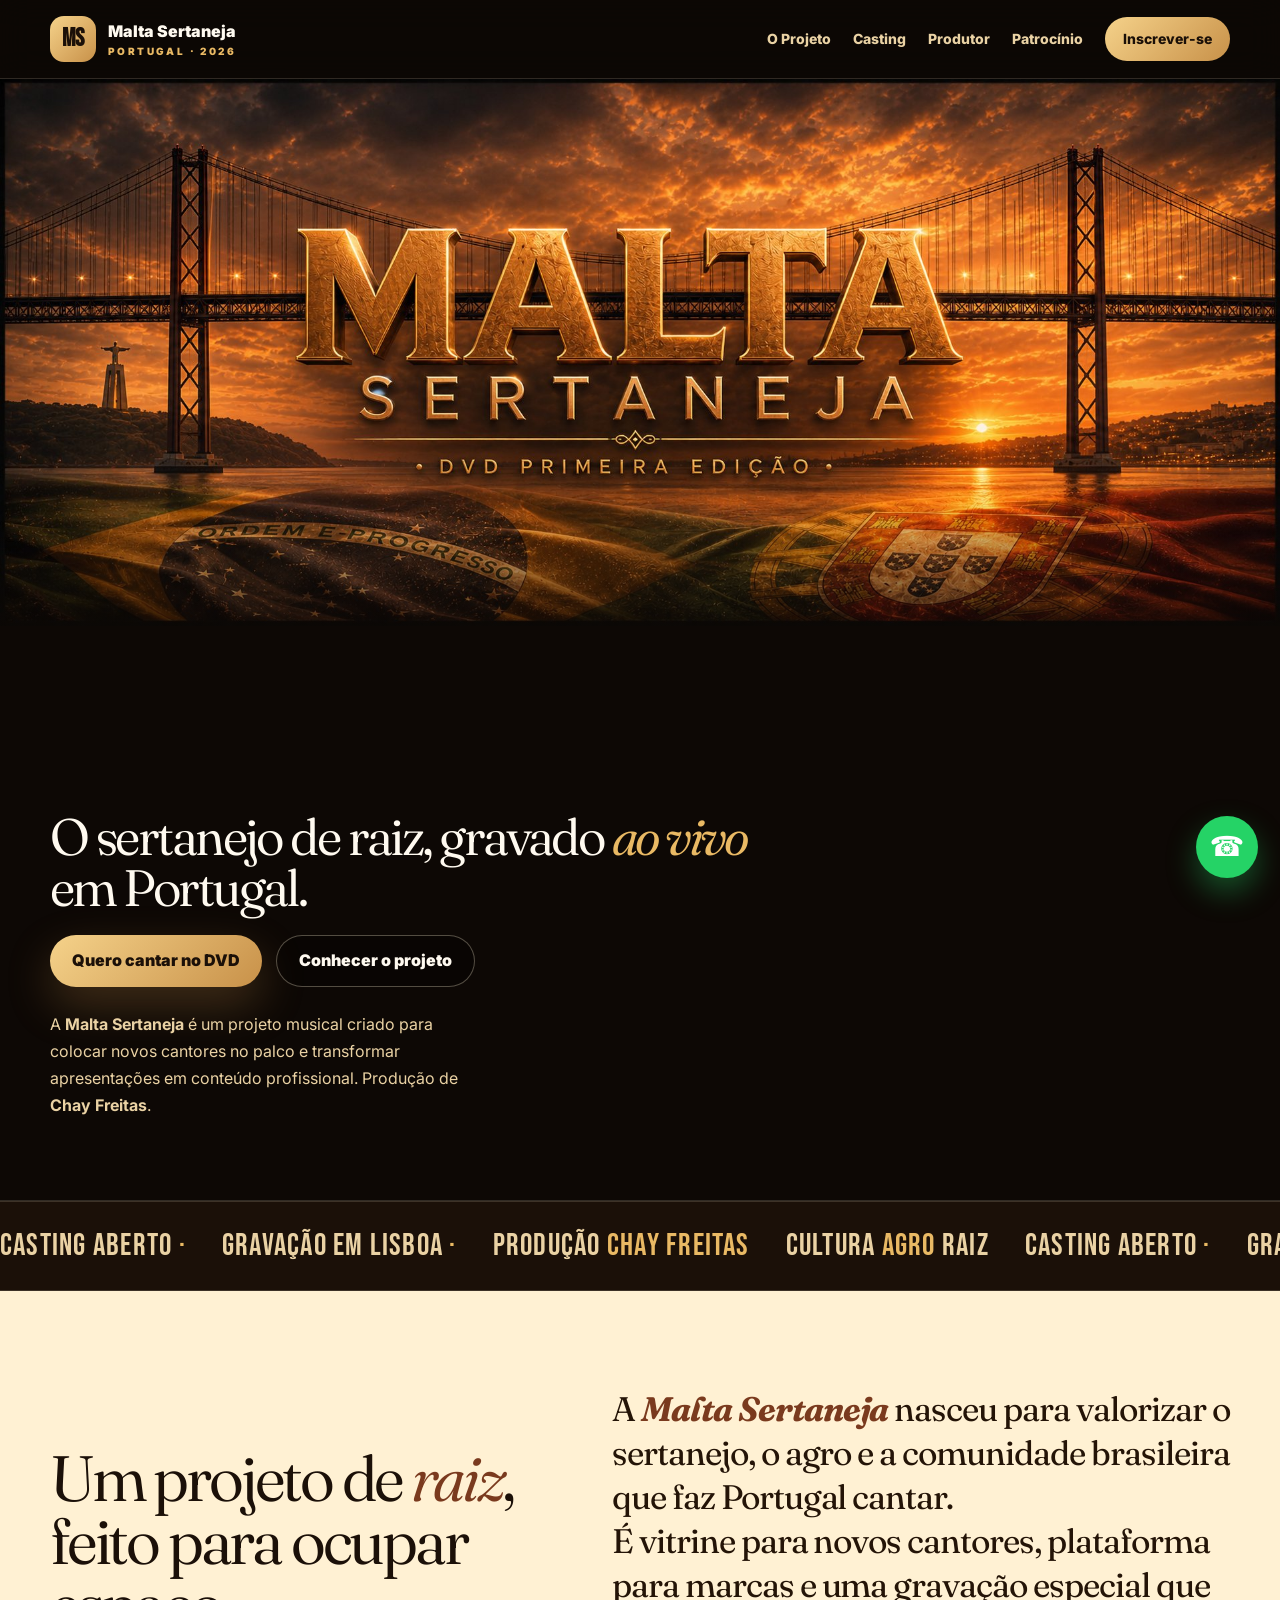
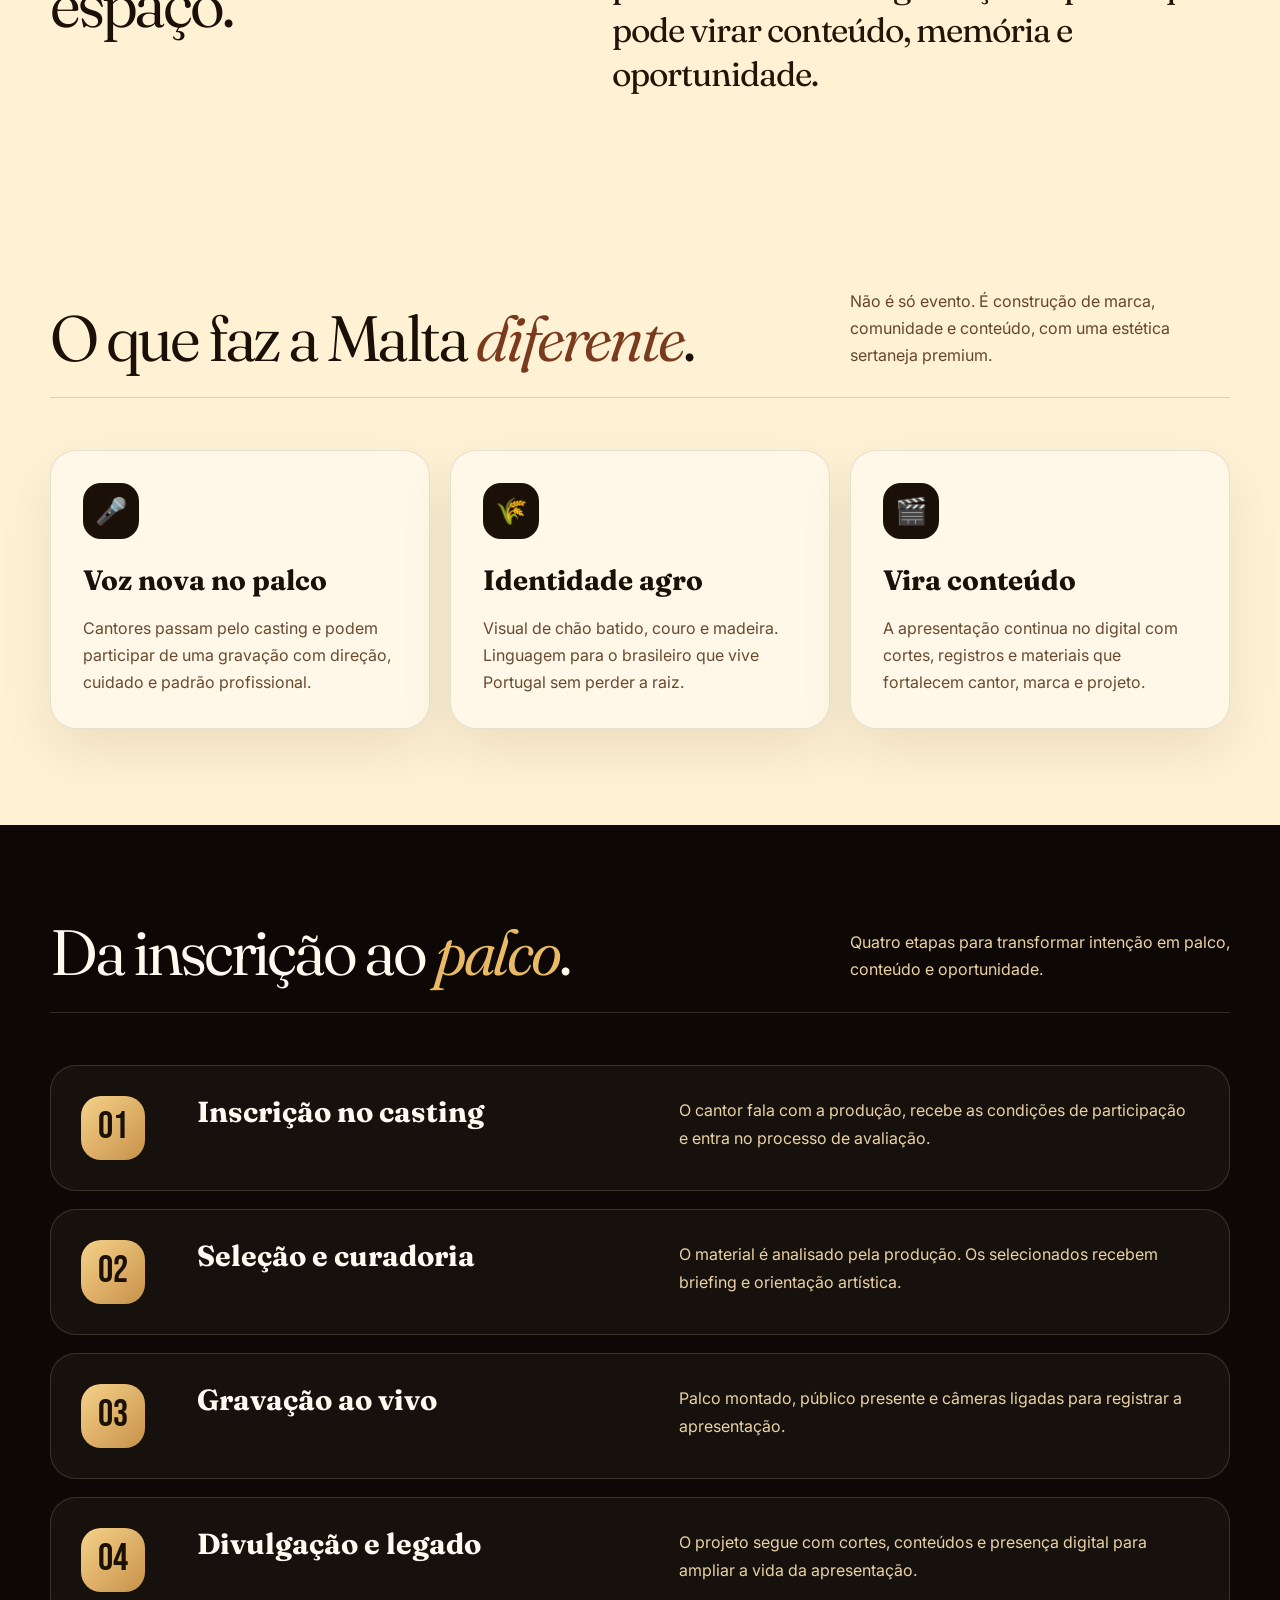
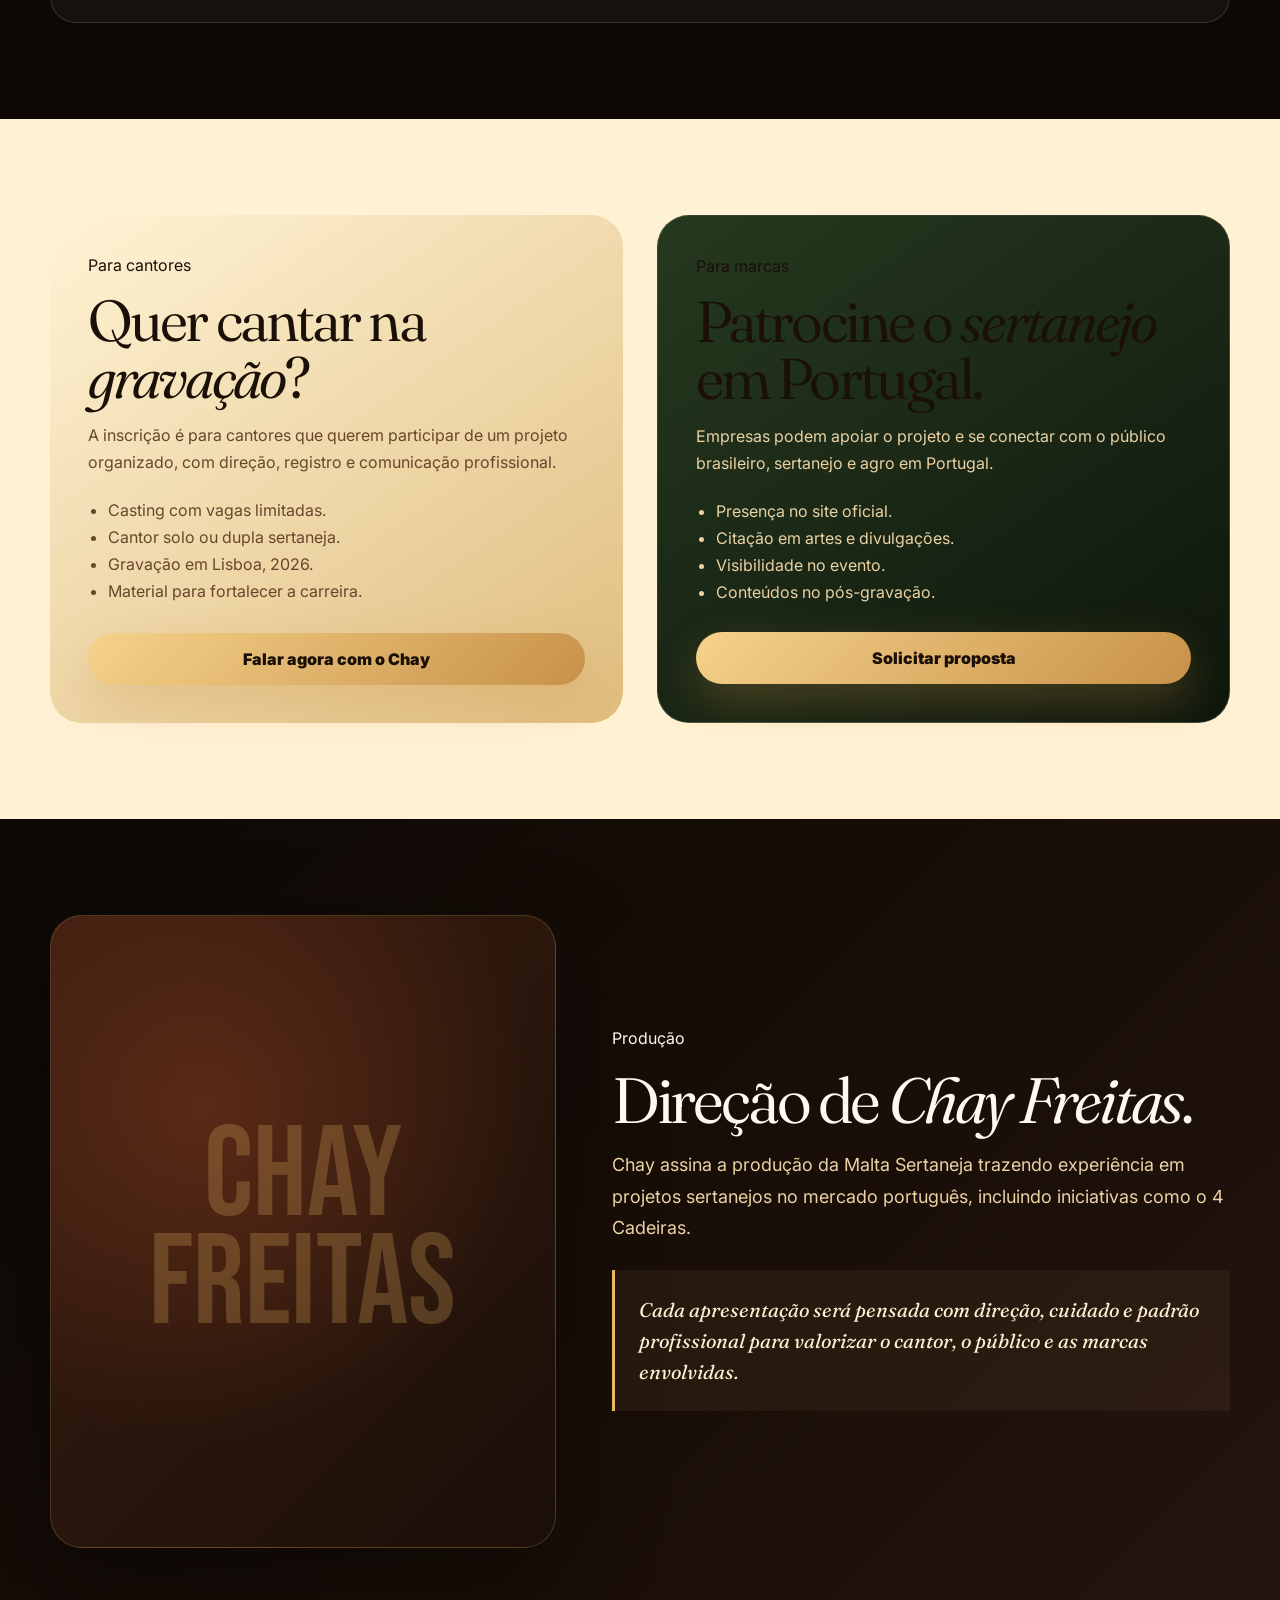
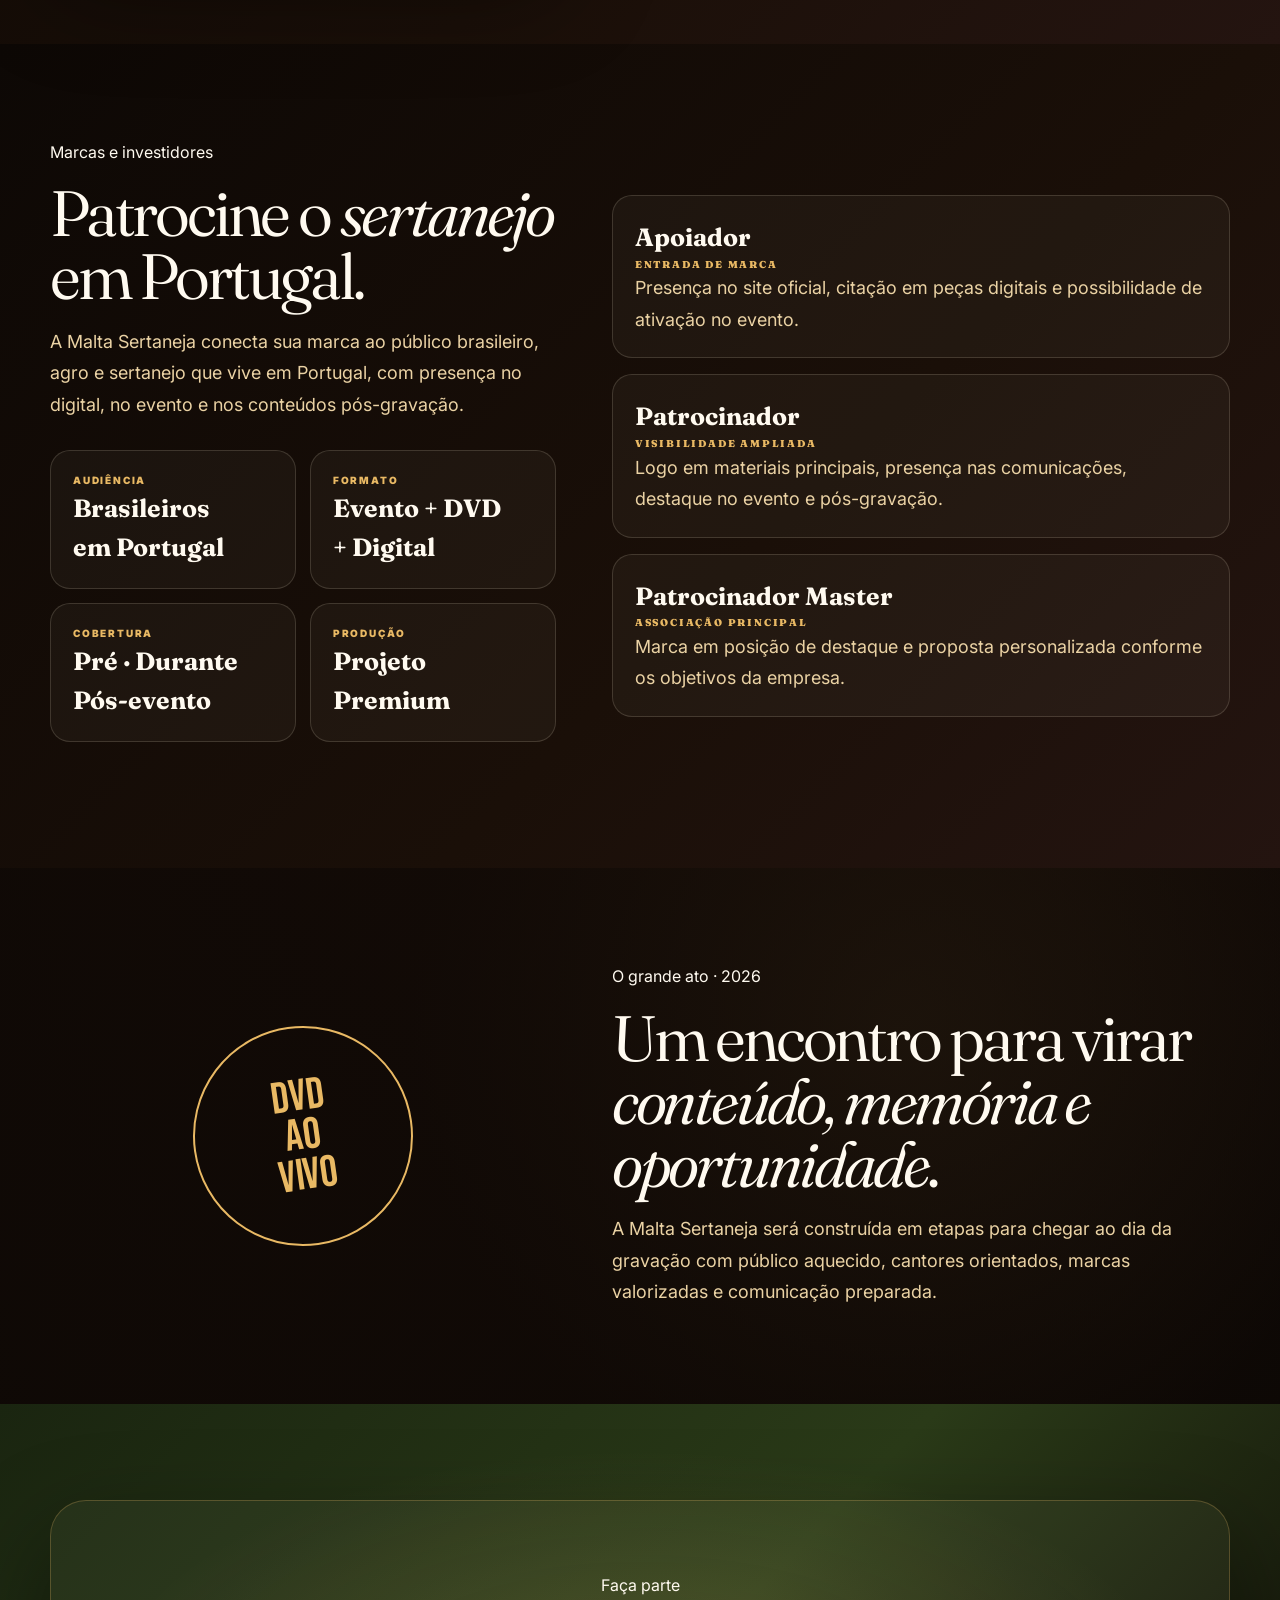
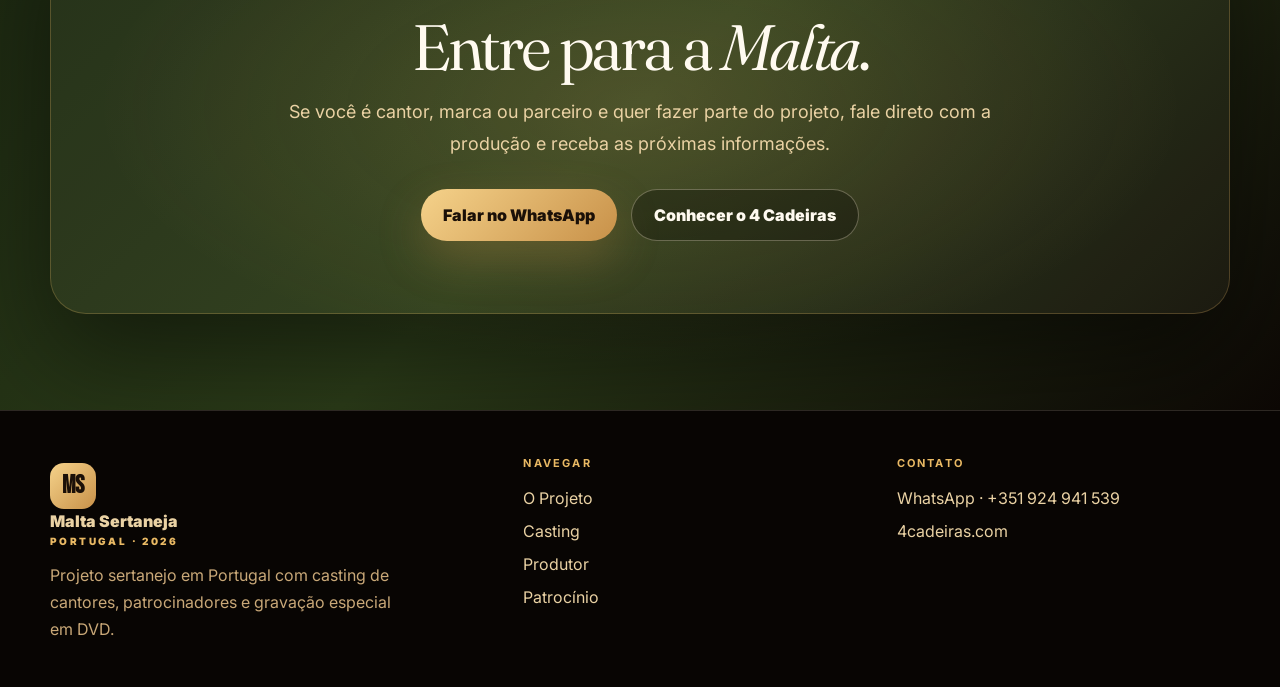
==== commit ed98310f: "Add files via upload" ====
--- a/index.html
+++ b/index.html
@@ -11,11 +11,11 @@
   <style>
     :root{--bg:#0d0805;--paper:#fff1d3;--paper2:#ead2a4;--gold:#c89149;--gold2:#e9b964;--gold3:#f5d28a;--cream:#fffaf0;--line:rgba(255,241,211,.15)}
     *{box-sizing:border-box;margin:0;padding:0}html{scroll-behavior:smooth}body{background:var(--bg);color:var(--cream);font-family:Inter,system-ui,sans-serif;line-height:1.55;overflow-x:hidden}a{color:inherit;text-decoration:none}.container{width:min(1180px,calc(100% - 34px));margin:0 auto}.nav{position:fixed;top:0;left:0;right:0;z-index:50;background:rgba(13,8,5,.84);backdrop-filter:blur(16px);border-bottom:1px solid var(--line)}.nav .container{min-height:78px;display:flex;align-items:center;justify-content:space-between;gap:22px}.brand{display:flex;align-items:center;gap:12px;font-weight:900}.mark{width:46px;height:46px;border-radius:14px;display:grid;place-items:center;background:linear-gradient(135deg,var(--gold3),var(--gold));color:#1b1008;font-family:Bebas Neue,sans-serif;font-size:25px}.brand small{display:block;color:var(--gold2);font-size:10px;letter-spacing:.24em;text-transform:uppercase}.links{display:flex;gap:22px;align-items:center;color:var(--paper2);font-weight:800;font-size:14px}.links a:hover{color:var(--gold2)}.navcta{padding:11px 18px;border-radius:999px;background:linear-gradient(135deg,var(--gold3),var(--gold));color:#1b1008!important}
-    .top-banner{padding-top:78px;background:#050302;position:relative}.top-banner img{display:block;width:100%;height:auto;object-fit:cover;background:#050302}.top-banner::after{content:"";position:absolute;left:0;right:0;bottom:0;height:120px;background:linear-gradient(180deg,transparent,#0d0805);pointer-events:none}.top-caption{background:linear-gradient(180deg,#0d0805,#1b1008);border-top:1px solid rgba(233,185,100,.25);border-bottom:1px solid var(--line);padding:26px 0}.top-caption .container{display:flex;align-items:center;justify-content:space-between;gap:24px;flex-wrap:wrap}.top-caption h1{font-family:Fraunces,serif;font-size:clamp(32px,4vw,62px);line-height:.98;letter-spacing:-.05em;font-weight:360;max-width:760px}.top-caption h1 em{font-style:italic;color:var(--gold2)}.top-caption p{color:var(--paper2);max-width:430px;font-size:16px;line-height:1.7}.btns{display:flex;flex-wrap:wrap;gap:14px;margin-top:22px}.btn{display:inline-flex;align-items:center;justify-content:center;min-height:52px;padding:0 22px;border-radius:999px;font-weight:900;transition:.2s}.btn:hover{transform:translateY(-2px)}.primary{background:linear-gradient(135deg,var(--gold3),var(--gold));color:#1b1008;box-shadow:0 18px 45px rgba(200,145,73,.28)}.secondary{border:1px solid rgba(255,241,211,.3);background:rgba(0,0,0,.28);color:var(--cream)}
+    .top-banner{padding-top:78px;background:#0d0805;position:relative}.top-banner img{display:block;width:100%;height:auto;object-fit:cover;background:#0d0805}.top-banner::after{content:"";position:absolute;left:0;right:0;bottom:-1px;height:220px;background:linear-gradient(180deg,rgba(13,8,5,0) 0%,rgba(13,8,5,.55) 45%,rgba(13,8,5,.92) 80%,#0d0805 100%);pointer-events:none}.top-caption{background:#0d0805;border-bottom:1px solid var(--line);padding:90px 0 80px;position:relative;z-index:1}.top-caption .container{display:flex;align-items:center;justify-content:space-between;gap:24px;flex-wrap:wrap}.top-caption h1{font-family:Fraunces,serif;font-size:clamp(32px,4vw,62px);line-height:.98;letter-spacing:-.05em;font-weight:360;max-width:760px}.top-caption h1 em{font-style:italic;color:var(--gold2)}.top-caption p{color:var(--paper2);max-width:430px;font-size:16px;line-height:1.7}.btns{display:flex;flex-wrap:wrap;gap:14px;margin-top:22px}.btn{display:inline-flex;align-items:center;justify-content:center;min-height:52px;padding:0 22px;border-radius:999px;font-weight:900;transition:.2s}.btn:hover{transform:translateY(-2px)}.primary{background:linear-gradient(135deg,var(--gold3),var(--gold));color:#1b1008;box-shadow:0 18px 45px rgba(200,145,73,.28)}.secondary{border:1px solid rgba(255,241,211,.3);background:rgba(0,0,0,.28);color:var(--cream)}
     .ticker{overflow:hidden;padding:20px 0;border-top:1px solid var(--line);border-bottom:1px solid var(--line);background:#1b1008}.ticker div{display:flex;gap:36px;width:max-content;animation:mar 34s linear infinite}.ticker span{font-family:Bebas Neue,sans-serif;color:var(--paper2);font-size:31px;letter-spacing:.04em;white-space:nowrap}.ticker em{font-style:normal;color:var(--gold2)}@keyframes mar{to{transform:translateX(-50%)}}
     section{padding:96px 0}.light{background:var(--paper);color:#1b1008}.dark{background:#0d0805}.section-head{display:flex;justify-content:space-between;gap:34px;align-items:flex-end;margin-bottom:52px;padding-bottom:28px;border-bottom:1px solid var(--line)}.light .section-head{border-color:rgba(27,16,8,.14)}.section-head h2{font-family:Fraunces,serif;font-size:clamp(40px,5vw,74px);line-height:.97;letter-spacing:-.05em;font-weight:360}.section-head h2 em{font-style:italic;color:var(--gold2)}.light .section-head h2 em{color:#7a3a1e}.section-head p{max-width:380px;color:var(--paper2);line-height:1.7}.light .section-head p{color:#65462c}.intro{display:grid;grid-template-columns:.9fr 1.1fr;gap:56px;align-items:center}.intro h2{font-family:Fraunces,serif;font-size:clamp(40px,5vw,74px);line-height:.98;letter-spacing:-.05em;font-weight:360}.intro h2 em{color:#7a3a1e}.intro .text{font-family:Fraunces,serif;font-size:clamp(23px,2.7vw,34px);line-height:1.3;letter-spacing:-.03em;color:#241407}.intro strong{color:#7a3a1e;font-style:italic}.cards{display:grid;grid-template-columns:repeat(3,1fr);gap:20px}.card{padding:32px;border-radius:26px;background:#fff8e8;border:1px solid rgba(27,16,8,.1);box-shadow:0 22px 55px rgba(27,16,8,.08)}.card .ico{width:56px;height:56px;border-radius:18px;display:grid;place-items:center;background:#1b1008;color:var(--gold2);font-size:26px;margin-bottom:20px}.card h3{font-family:Fraunces,serif;font-size:28px;margin-bottom:12px}.card p,.card li{color:#694a30;line-height:1.7}.timeline{display:grid;gap:18px}.step{display:grid;grid-template-columns:86px 1fr 1.15fr;gap:30px;padding:30px;border:1px solid var(--line);border-radius:26px;background:rgba(255,241,211,.04)}.num{width:64px;height:64px;border-radius:20px;display:grid;place-items:center;background:linear-gradient(135deg,var(--gold3),var(--gold));color:#1b1008;font-family:Bebas Neue,sans-serif;font-size:38px}.step h3{font-family:Fraunces,serif;font-size:29px;line-height:1.1}.step p{color:var(--paper2);line-height:1.75}.split{display:grid;grid-template-columns:1fr 1fr;gap:34px}.feature{padding:38px;border-radius:32px;min-height:500px;display:flex;flex-direction:column;justify-content:space-between}.feature h2{font-family:Fraunces,serif;font-size:clamp(40px,4.5vw,68px);line-height:.98;letter-spacing:-.05em;font-weight:360;margin:16px 0}.feature p,.feature li{line-height:1.7}.cantor{background:linear-gradient(145deg,#fff3d5,#dfbd7e);color:#1b1008}.cantor p,.cantor li{color:#68462c}.patro{background:linear-gradient(145deg,#26391f,#0e160b);border:1px solid var(--line)}.patro p,.patro li{color:var(--paper2)}.feature ul{padding-left:20px;margin:20px 0 26px}.producer,.invest{background:linear-gradient(135deg,#0d0805,#1a0f08 60%,#241410)}.producer-grid,.invest-grid,.event-grid{display:grid;grid-template-columns:.9fr 1.1fr;gap:56px;align-items:center}.photo{aspect-ratio:4/5;border-radius:32px;background:radial-gradient(circle at 30% 30%,#5a2a16,transparent 60%),linear-gradient(135deg,#3a1d10,#1a0f08);border:1px solid rgba(233,185,100,.22);box-shadow:0 40px 100px rgba(0,0,0,.45);display:grid;place-items:center;text-align:center;font-family:Bebas Neue,sans-serif;font-size:clamp(72px,10vw,142px);line-height:.85;color:rgba(233,185,100,.25)}.producer h2,.invest h2,.event h2,.cta h2{font-family:Fraunces,serif;font-size:clamp(40px,5vw,74px);line-height:.98;letter-spacing:-.05em;font-weight:360;margin:18px 0}.producer p,.invest p,.event p,.cta p{color:var(--paper2);font-size:18px;line-height:1.75}.quote{margin:26px 0;padding:24px;border-left:3px solid var(--gold2);background:rgba(233,185,100,.06);font-family:Fraunces,serif;font-style:italic;font-size:20px;color:var(--paper)}.stats{display:grid;grid-template-columns:1fr 1fr;gap:14px;margin:30px 0}.stat,.cota{padding:22px;border:1px solid var(--line);border-radius:20px;background:rgba(255,241,211,.04)}.stat small,.cota small{display:block;color:var(--gold2);font-size:10px;letter-spacing:.18em;text-transform:uppercase;font-weight:900}.stat strong,.cota h3{font-family:Fraunces,serif;font-size:25px}.cotas{display:grid;gap:16px}.event{background:linear-gradient(90deg,rgba(13,8,5,.94),rgba(13,8,5,.72)),radial-gradient(circle at 70% 30%,rgba(233,185,100,.25),transparent 50%),linear-gradient(135deg,#3a1d10,#0d0805)}.seal{width:220px;height:220px;border-radius:50%;display:grid;place-items:center;text-align:center;border:2px solid var(--gold2);color:var(--gold2);font-family:Bebas Neue,sans-serif;font-size:44px;line-height:.9;transform:rotate(-8deg);margin:auto}.cta{background:radial-gradient(ellipse at center,rgba(233,185,100,.15),transparent 60%),linear-gradient(135deg,#1a2510,#2a3a18 50%,#0d0805)}.ctacard{text-align:center;padding:72px 34px;border-radius:36px;border:1px solid rgba(233,185,100,.25);background:rgba(255,241,211,.045);box-shadow:0 40px 100px rgba(0,0,0,.45)}.ctacard p{max-width:720px;margin:0 auto 30px}.ctacard .btns{justify-content:center;margin-bottom:0}footer{padding:44px 0;background:#080503;border-top:1px solid var(--line);color:#c9a878}.footer-grid{display:grid;grid-template-columns:1.3fr 1fr 1fr;gap:40px}.footer p{max-width:360px;margin-top:12px;line-height:1.7}.footer h4{color:var(--gold2);font-size:11px;letter-spacing:.2em;text-transform:uppercase;margin-bottom:14px}.footer a{display:block;margin:8px 0;color:var(--paper2)}.float{position:fixed;right:22px;bottom:22px;width:62px;height:62px;border-radius:50%;background:#25D366;color:#fff;z-index:40;display:grid;place-items:center;font-size:28px;box-shadow:0 14px 30px rgba(37,211,102,.35)}
-    @media(max-width:920px){.links a:not(.navcta){display:none}.intro,.split,.producer-grid,.invest-grid,.event-grid{grid-template-columns:1fr}.cards{grid-template-columns:1fr 1fr}.step{grid-template-columns:1fr}.footer-grid{grid-template-columns:1fr}.photo{max-width:480px;margin:0 auto}.section-head{display:block}.section-head p{margin-top:14px}.seal{margin:0}.top-caption .container{display:block}.top-caption p{margin-top:14px}.top-banner img{max-height:none}}
-    @media(max-width:600px){.container{width:min(100% - 26px,1180px)}.brand small{display:none}.links{display:none}.top-banner{padding-top:72px}.top-banner img{width:100%;height:auto;object-fit:contain}.cards,.stats{grid-template-columns:1fr}.btns{flex-direction:column}.btn{width:100%}.feature{min-height:auto;padding:28px}.ticker span{font-size:25px}.seal{width:175px;height:175px;font-size:34px}.float{width:56px;height:56px}.top-caption h1{font-size:38px}}
+    @media(max-width:920px){.links a:not(.navcta){display:none}.intro,.split,.producer-grid,.invest-grid,.event-grid{grid-template-columns:1fr}.cards{grid-template-columns:1fr 1fr}.step{grid-template-columns:1fr}.footer-grid{grid-template-columns:1fr}.photo{max-width:480px;margin:0 auto}.section-head{display:block}.section-head p{margin-top:14px}.seal{margin:0}.top-caption{padding:64px 0 56px}.top-caption .container{display:block}.top-caption p{margin-top:18px}.top-banner img{max-height:none}.top-banner::after{height:160px}}
+    @media(max-width:600px){.container{width:min(100% - 26px,1180px)}.brand small{display:none}.links{display:none}.top-banner{padding-top:72px}.top-banner img{width:100%;height:auto;object-fit:contain}.top-banner::after{height:110px}.top-caption{padding:44px 0 48px}.cards,.stats{grid-template-columns:1fr}.btns{flex-direction:column}.btn{width:100%}.feature{min-height:auto;padding:28px}.ticker span{font-size:25px}.seal{width:175px;height:175px;font-size:34px}.float{width:56px;height:56px}.top-caption h1{font-size:38px}}
   </style>
 </head>
 <body>
